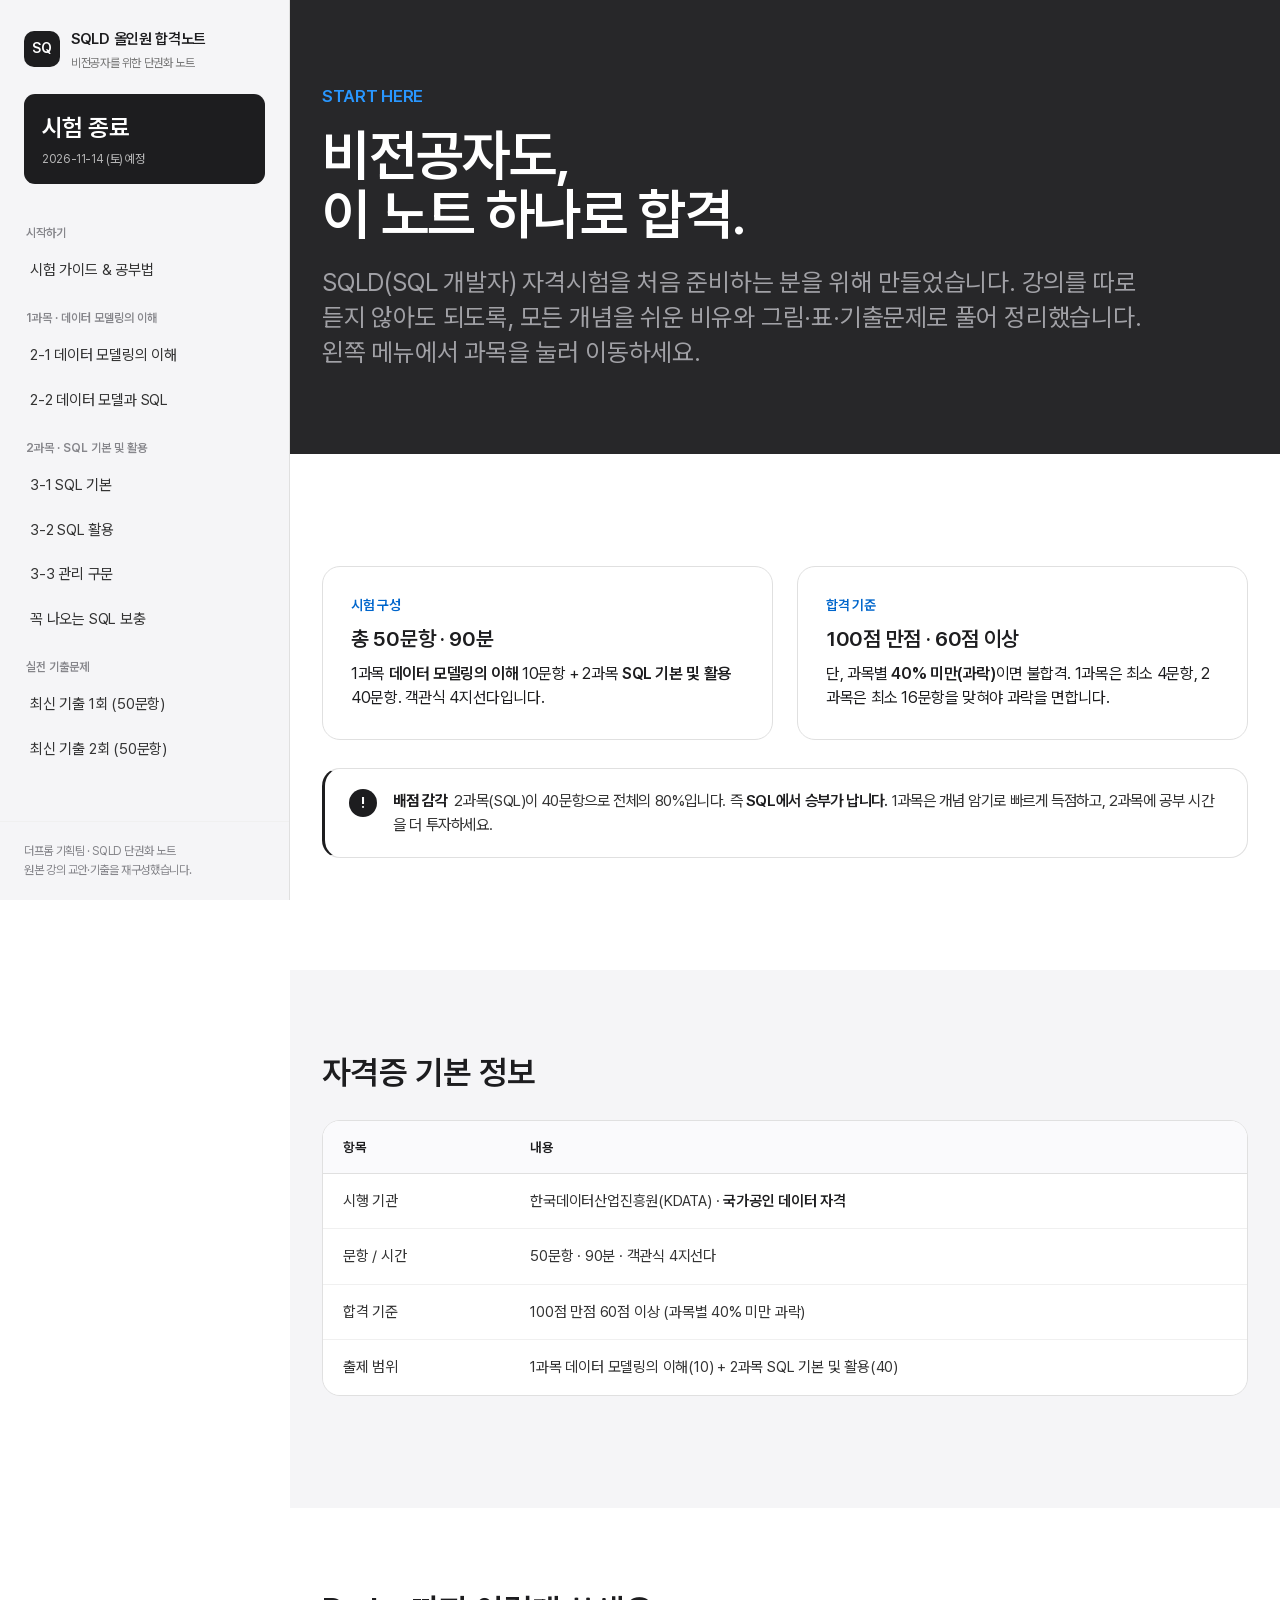
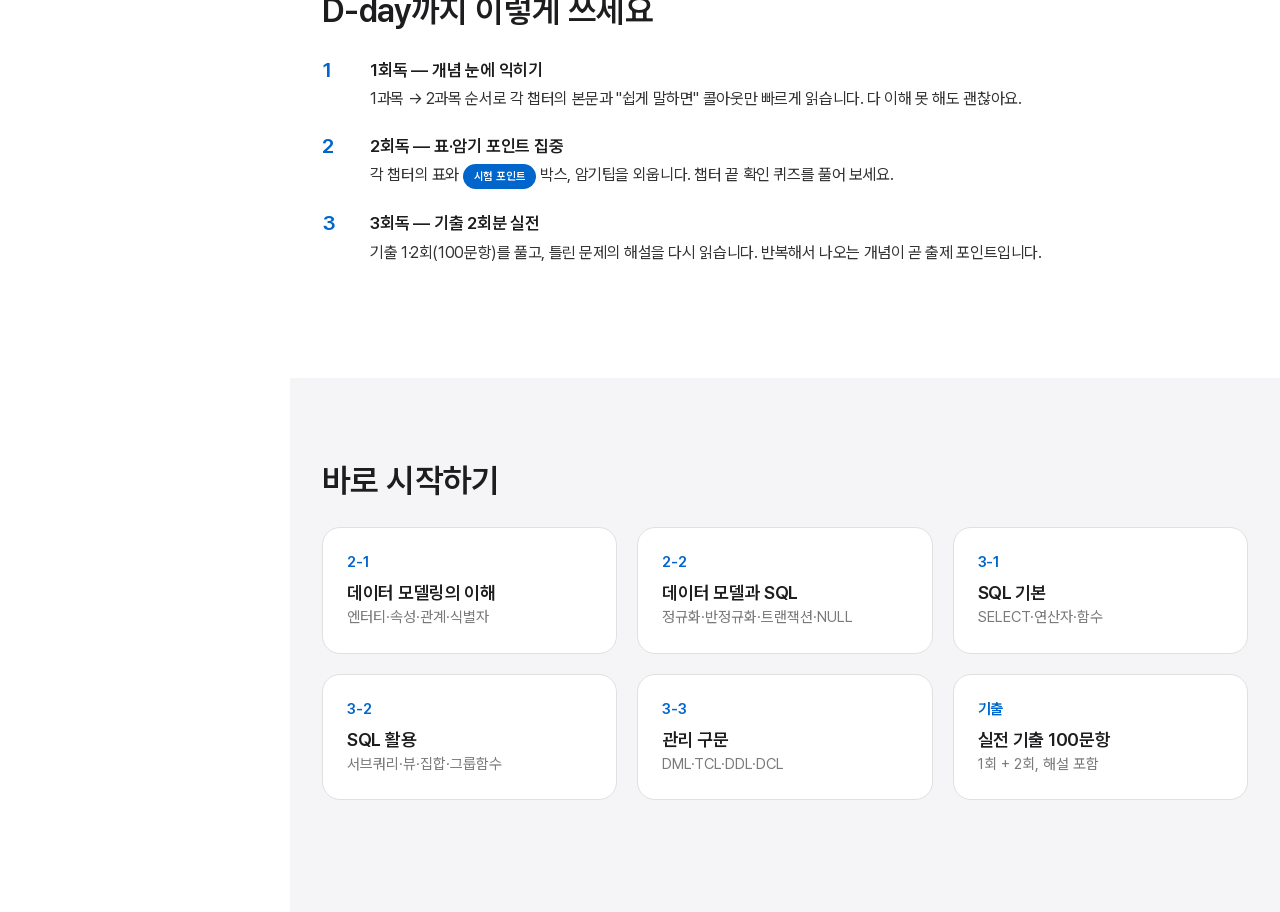
==== index.html @ 56f75222 "Add files via upload" ====
<!DOCTYPE html>
<html lang="ko">
<head>
<meta charset="UTF-8">
<meta name="viewport" content="width=device-width, initial-scale=1.0">
<title>SQLD 올인원 합격노트</title>
<style>
@font-face{font-family:"Pretendard Variable";font-style:normal;font-weight:300 700;font-display:swap;src:url([data-uri]) format("woff2");}
:root{
  --primary:#0066cc; --primary-focus:#0071e3; --primary-on-dark:#2997ff;
  --ink:#1d1d1f; --ink-80:#333333; --ink-48:#7a7a7a; --muted:#6e6e73; --muted-soft:#86868b;
  --canvas:#ffffff; --parchment:#f5f5f7; --pearl:#fafafc;
  --tile-dark:#272729; --tile-dark-2:#2a2a2c; --tile-dark-3:#252527; --black:#000;
  --hairline:#e0e0e0; --divider:#f0f0f0;
  --on-dark:#fff; --muted-on-dark:#a1a1a6; --body-on-dark:#e8e8ea;
  --ok:#34c759; --ok-bg:#eafaef; --no:#ff3b30; --no-bg:#fdecea;
  --r-sm:8px; --r-md:11px; --r-lg:18px; --r-pill:9999px;
  --lnb:290px;
  --font:-apple-system,BlinkMacSystemFont,"SF Pro Display","SF Pro Text","Pretendard Variable","Pretendard",system-ui,"Apple SD Gothic Neo","Malgun Gothic",sans-serif;
  --ease:cubic-bezier(.4,0,.2,1);
  --brand-pink:var(--primary); --brand-teal:var(--tile-dark); --brand-lavender:var(--parchment);
  --brand-peach:var(--canvas); --brand-ochre:var(--pearl); --brand-mint:var(--parchment); --brand-coral:var(--primary);
}
*{box-sizing:border-box;}
html{-webkit-text-size-adjust:100%; scroll-behavior:smooth;}
body{margin:0; font-family:var(--font); color:var(--ink); background:var(--canvas); font-size:17px; font-weight:400; line-height:1.5; letter-spacing:-0.374px; -webkit-font-smoothing:antialiased; text-rendering:optimizeLegibility;}

/* ---------- full-bleed tiles ---------- */
.tile{padding:clamp(48px,7vw,84px) clamp(20px,4vw,32px);}
.tile + .tile{}
.tile--light{background:var(--canvas);}
.tile--parchment{background:var(--parchment);}
.tile--dark{background:var(--tile-dark); color:#fff;}
.wrap{max-width:1000px; margin:0 auto;}
.tile--dark p,.tile--dark li,.tile--dark .lead{color:var(--body-on-dark);}
.tile--dark h1,.tile--dark h2,.tile--dark h3,.tile--dark h4,.tile--dark .display-xl,.tile--dark .display-lg,.tile--dark .display-md,.tile--dark .display-sm,.tile--dark strong{color:#fff;}
.tile--dark .eyebrow{color:var(--primary-on-dark);}
.tile--dark .sub,.tile--dark p.sub{color:var(--muted-on-dark);}

/* ---------- type ---------- */
.display-xl{font-size:clamp(40px,6vw,56px); font-weight:600; line-height:1.07; letter-spacing:-1.2px; color:var(--ink); margin:0;}
.display-lg{font-size:clamp(33px,5vw,46px); font-weight:600; line-height:1.08; letter-spacing:-0.9px; color:var(--ink); margin:0;}
.display-md{font-size:clamp(28px,3.6vw,38px); font-weight:600; line-height:1.12; letter-spacing:-0.6px; color:var(--ink); margin:0;}
.display-sm{font-size:clamp(26px,3.3vw,33px); font-weight:600; line-height:1.14; letter-spacing:-0.6px; color:var(--ink); margin:0;}
h1,h2,h3,h4{margin:0;}
p{margin:0 0 16px;}
strong{color:var(--ink); font-weight:600;}
a{color:var(--primary); text-decoration:none;}
code{font-family:"SF Mono",ui-monospace,Menlo,Consolas,monospace; font-size:.9em; background:var(--parchment); border:1px solid var(--hairline); padding:1px 6px; border-radius:5px; color:var(--ink); letter-spacing:0;}
:focus-visible{outline:2px solid var(--primary-focus); outline-offset:3px; border-radius:5px;}

.eyebrow{display:block; font-size:17px; font-weight:600; color:var(--primary); letter-spacing:-0.3px; margin-bottom:16px; text-transform:none;}
.phead{margin:0;}
.phead .sub,p.sub{font-size:clamp(20px,2.4vw,25px); font-weight:400; line-height:1.4; letter-spacing:-0.2px; color:var(--ink-80); margin-top:20px; margin-bottom:0; max-width:60ch;}
.lead{font-size:20px; font-weight:400; line-height:1.55; letter-spacing:-0.3px; color:var(--ink);}
h3.sec{margin:40px 0 18px;}
.wrap > h3.sec:first-child,.wrap > .phead:first-child{margin-top:0;}
h4.sub3{font-size:20px; font-weight:600; color:var(--ink); letter-spacing:-0.3px; margin:34px 0 10px;}
.divider{height:1px; background:var(--hairline); border:0; margin:0 0 28px;}
.note{font-size:13px; color:var(--ink-48); margin-top:12px;}

/* ---------- LNB ---------- */
.lnb{position:fixed; top:0; left:0; width:var(--lnb); height:100vh; background:var(--parchment); border-right:1px solid var(--hairline); display:flex; flex-direction:column; z-index:60; overflow-y:auto;}
.lnb__brand{padding:26px 24px 16px; display:flex; align-items:center; gap:11px;}
.lnb__logo{width:36px; height:36px; border-radius:10px; background:var(--ink); color:#fff; display:grid; place-items:center; font-weight:600; font-size:14px; letter-spacing:-0.3px;}
.lnb__brand b{font-size:15px; font-weight:600; letter-spacing:-0.3px; color:var(--ink); line-height:1.15;}
.lnb__brand small{display:block; font-size:12px; color:var(--ink-48); font-weight:400; margin-top:2px;}
.lnb__dday{margin:6px 24px 18px; background:var(--ink); color:#fff; border-radius:var(--r-md); padding:16px 18px;}
.lnb__dday b{font-size:24px; letter-spacing:-0.6px; font-weight:600;}
.lnb__dday span{display:block; font-size:12px; opacity:.68; margin-top:4px;}
.lnb__group{padding:6px 16px;}
.lnb__gt{font-size:12px; font-weight:600; letter-spacing:0; color:var(--muted-soft); padding:16px 10px 7px;}
.lnb a{position:relative; display:flex; align-items:center; gap:10px; text-decoration:none; color:var(--ink-80); font-size:15px; font-weight:400; letter-spacing:-0.2px; padding:10px 14px; border-radius:var(--r-md); margin-bottom:2px; cursor:pointer; transition:background .18s var(--ease),color .18s var(--ease);}
.lnb a .dot{display:none;}
.lnb a:hover{background:var(--divider); color:var(--ink);}
.lnb a.active{background:rgba(0,102,204,.09); color:var(--primary); font-weight:600;}
.lnb a.active::before{content:""; position:absolute; left:4px; top:9px; bottom:9px; width:3px; border-radius:3px; background:var(--primary);}
.lnb__foot{margin-top:auto; padding:20px 24px; font-size:12px; line-height:1.6; color:var(--muted-soft); border-top:1px solid var(--divider);}

/* ---------- main / panels ---------- */
.main{margin-left:var(--lnb); min-height:100vh;}
.panel{display:none;}
.panel.active{display:block; animation:fade .4s var(--ease);}
@keyframes fade{from{opacity:0; transform:translateY(8px);} to{opacity:1; transform:none;}}

/* ---------- mobile top bar + drawer ---------- */
.progress{position:fixed; top:0; left:var(--lnb); right:0; height:2px; background:var(--primary); width:0; z-index:62; transition:width .1s;}
.topbar{display:none; position:sticky; top:0; z-index:55; background:rgba(0,0,0,.86); backdrop-filter:saturate(180%) blur(20px); -webkit-backdrop-filter:saturate(180%) blur(20px); border-bottom:1px solid rgba(255,255,255,.1); height:54px; align-items:center; gap:12px; padding:0 16px;}
.hamb{width:40px; height:40px; border-radius:var(--r-sm); border:1px solid rgba(255,255,255,.25); background:transparent; color:#fff; display:grid; place-items:center; cursor:pointer; font-size:17px; transition:transform .15s var(--ease);}
.hamb:active{transform:scale(.92);}
.topbar b{font-size:15px; color:#fff; font-weight:600; letter-spacing:-0.3px;}
.scrim{display:none; position:fixed; inset:0; background:rgba(0,0,0,.45); z-index:58;}
@media(max-width:960px){
  .lnb{transform:translateX(-100%); transition:transform .3s var(--ease); width:286px;}
  .lnb.open{transform:none;}
  .main{margin-left:0;}
  .topbar{display:flex;}
  .scrim.open{display:block;}
  .progress{left:0;}
}

/* ---------- cards / feature cards ---------- */
.card{background:var(--canvas); border:1px solid var(--hairline); border-radius:var(--r-lg); padding:26px;}
.card--cream{background:var(--pearl); border:1px solid var(--hairline);}
.two-col{display:grid; grid-template-columns:1fr 1fr; gap:24px; margin:28px 0;}
.three-col{display:grid; grid-template-columns:repeat(3,1fr); gap:24px; margin:28px 0;}

.fcard{background:var(--canvas); border:1px solid var(--hairline); border-radius:var(--r-lg); padding:clamp(22px,2.6vw,28px);}
.fcard h3{font-size:21px; font-weight:600; letter-spacing:-0.3px; line-height:1.2; margin-bottom:10px;}
.fcard p{font-size:16px; line-height:1.55; margin:0;}
.fcard p + p{margin-top:10px;}
.fcard .fnum{font-size:14px; font-weight:600; color:var(--primary); letter-spacing:-0.2px; margin-bottom:10px; display:block;}
.fcard--lavender,.fcard--mint,.fcard--cream,.fcard--peach,.fcard--ochre{background:var(--canvas); border:1px solid var(--hairline); color:var(--ink);}
.fcard--pink{background:var(--tile-dark); color:#fff; border-color:transparent;}
.fcard--teal{background:var(--tile-dark-3); color:#fff; border-color:transparent;}
.fcard--pink .fnum,.fcard--teal .fnum{color:var(--primary-on-dark);}
.fcard--pink h3,.fcard--teal h3,.fcard--pink p,.fcard--teal p,.fcard--pink strong,.fcard--teal strong{color:#fff;}

/* ---------- callouts ---------- */
.eli5{background:var(--pearl); border:1px solid var(--hairline); border-left:4px solid var(--primary); border-radius:var(--r-lg); padding:24px 28px; margin:28px 0;}
.eli5__label{display:inline-flex; align-items:center; gap:8px; font-size:15px; font-weight:600; letter-spacing:-0.2px; color:var(--primary); margin-bottom:10px;}
.eli5 p{font-size:16px; line-height:1.6; color:var(--ink); margin:0;}
.eli5 p + p{margin-top:12px;}

.exam{background:var(--canvas); border:1px solid var(--hairline); border-left:3px solid var(--ink); border-radius:var(--r-lg); padding:20px 24px; margin:28px 0; display:flex; gap:16px; align-items:flex-start;}
.exam__dot{flex:0 0 auto; width:28px; height:28px; border-radius:var(--r-pill); background:var(--ink); color:#fff; display:grid; place-items:center; font-size:14px; font-weight:700;}
.exam b{color:var(--ink);} .exam p{margin:0; font-size:15.5px; line-height:1.55; color:var(--ink-80);}

.tip{background:var(--pearl); border:1px solid var(--hairline); border-left:3px solid var(--primary); border-radius:var(--r-lg); padding:20px 24px; margin:28px 0; display:flex; gap:16px; align-items:flex-start;}
.tip__dot{flex:0 0 auto; width:28px; height:28px; border-radius:var(--r-pill); background:transparent; border:1.5px solid var(--primary); color:var(--primary); display:grid; place-items:center; font-size:13px;}
.tip b{color:var(--primary);} .tip p{margin:0; font-size:15.5px; line-height:1.55; color:var(--ink-80);}

/* ---------- table ---------- */
.tablewrap{overflow-x:auto; border:1px solid var(--hairline); border-radius:var(--r-lg); margin:28px 0;}
table{border-collapse:collapse; width:100%; min-width:480px; font-size:15px; background:var(--canvas);}
th,td{text-align:left; padding:16px 20px; border-bottom:1px solid var(--divider); vertical-align:top; line-height:1.5; letter-spacing:-0.2px;}
thead th{font-weight:600; color:var(--ink); background:var(--pearl); border-bottom:1px solid var(--hairline); font-size:13.5px;}
tbody td{color:var(--ink-80);}
tbody tr:last-child td{border-bottom:none;}
td strong,td code{white-space:nowrap;}

/* ---------- lists / terms / steps ---------- */
.plain-list{list-style:none; padding:0; margin:0 0 16px;}
.plain-list li{position:relative; padding-left:26px; margin-bottom:10px; font-size:16px; color:var(--ink-80); line-height:1.5;}
.plain-list li::before{content:""; position:absolute; left:4px; top:10px; width:6px; height:6px; border-radius:50%; background:var(--primary);}

.terms{display:grid; grid-template-columns:repeat(auto-fit,minmax(200px,1fr)); gap:14px; margin:28px 0;}
.term{background:var(--canvas); border:1px solid var(--hairline); border-radius:var(--r-md); padding:18px 20px;}
.term dt{font-weight:600; color:var(--ink); font-size:15px; margin-bottom:5px; letter-spacing:-0.2px;}
.term dd{margin:0; font-size:14px; color:var(--ink-48); line-height:1.45;}

.steps{display:grid; gap:22px; margin:28px 0;}
.step{display:grid; grid-template-columns:auto 1fr; gap:18px; align-items:start; background:transparent; border:0; padding:0;}
.step__n{flex:none; width:auto; height:auto; min-width:30px; border-radius:0; background:transparent; color:var(--primary); font-size:21px; font-weight:600; line-height:1.15; display:block; place-items:initial;}
.step h4{font-size:17px; font-weight:600; color:var(--ink); margin-bottom:4px; letter-spacing:-0.2px;}
.step p{margin:0; font-size:16px; line-height:1.55; color:var(--ink-80);}

.codeblock{background:var(--tile-dark); color:var(--body-on-dark); border-radius:var(--r-md); padding:20px 22px; margin:20px 0; overflow-x:auto; font-family:"SF Mono",ui-monospace,Menlo,Consolas,monospace; font-size:14px; line-height:1.7; letter-spacing:0;}
.codeblock .kw{color:var(--primary-on-dark); font-weight:600;}
.codeblock .cm{color:#86868b;}
.codeblock .st{color:#9be3b4;}
.codeblock b{color:#fff;}

/* ---------- pills ---------- */
.pill{display:inline-flex; align-items:center; gap:6px; background:var(--ink); color:#fff; font-size:12.5px; font-weight:600; letter-spacing:-0.2px; padding:4px 11px; border-radius:var(--r-pill);}
.pill--pink{background:var(--primary); color:#fff;}
.pill--teal{background:var(--ink); color:#fff;}
.pill--ochre{background:var(--parchment); color:var(--ink);}
.pill--out{background:transparent; border:1px solid var(--hairline); color:var(--ink-48);}

/* ---------- quiz ---------- */
.quiz{background:var(--canvas); border:1px solid var(--hairline); border-radius:var(--r-lg); padding:clamp(24px,3vw,30px); margin:28px 0;}
.quiz__tag{display:inline-flex; align-items:center; gap:8px; font-size:15px; font-weight:600; letter-spacing:-0.2px; color:var(--primary); margin-bottom:14px;}
.quiz__q{font-size:19px; font-weight:600; color:var(--ink); margin-bottom:18px; line-height:1.4; letter-spacing:-0.3px;}
.quiz__opts{display:grid; gap:10px;}
.opt{display:flex; gap:13px; align-items:flex-start; background:var(--canvas); border:1px solid var(--hairline); border-radius:var(--r-md); padding:14px 17px; cursor:pointer; font-size:16px; color:var(--ink); text-align:left; width:100%; font-family:inherit; line-height:1.45; letter-spacing:-0.2px; transition:border-color .18s var(--ease),background .18s var(--ease);}
.opt:hover:not(:disabled){border-color:var(--primary);}
.opt__key{flex:0 0 auto; width:25px; height:25px; border-radius:var(--r-pill); border:1px solid var(--hairline); display:grid; place-items:center; font-size:13px; font-weight:600; color:var(--ink-48);}
.opt.correct{background:var(--ok-bg); border-color:var(--ok);} .opt.correct .opt__key{background:var(--ok); color:#fff; border-color:var(--ok);}
.opt.wrong{background:var(--no-bg); border-color:var(--no);} .opt.wrong .opt__key{background:var(--no); color:#fff; border-color:var(--no);}
.opt:disabled{cursor:default;}
.quiz__exp{margin-top:16px; background:var(--pearl); border:1px solid var(--hairline); border-radius:var(--r-md); padding:16px 19px; font-size:15px; color:var(--ink-80); display:none; line-height:1.6;}
.quiz__exp.show{display:block;} .quiz__exp b{color:var(--ink);}

/* ---------- toc cards ---------- */
.toc-cards{display:grid; grid-template-columns:repeat(auto-fit,minmax(240px,1fr)); gap:20px; margin:28px 0;}
.toc-card{text-align:left; background:var(--canvas); border:1px solid var(--hairline); border-radius:var(--r-lg); padding:24px; cursor:pointer; font-family:inherit; transition:border-color .2s var(--ease),transform .15s var(--ease);}
.toc-card:hover{border-color:var(--primary);}
.toc-card:active{transform:scale(.985);}
.toc-card .n{display:inline-block!important; width:auto!important; height:auto!important; background:transparent!important; color:var(--primary)!important; border-radius:0!important; font-size:15px; font-weight:600; letter-spacing:-0.2px; margin-bottom:8px; place-items:initial;}
.toc-card b{display:block; color:var(--ink); font-size:18px; font-weight:600; margin-bottom:4px; letter-spacing:-0.3px;}
.toc-card span{font-size:15px; color:var(--ink-48); line-height:1.45;}

/* legacy decorative footer removed */

/* ---------- diagrams (ER / flow / venn / tree) ---------- */
.diagram{margin:26px 0;}
.dcap{font-size:13px;color:var(--muted);margin:0 0 12px;letter-spacing:-0.2px;}
.diagram svg,.erd svg,.venn svg,.tree svg{display:block;width:100%;height:auto;}
.diagram text,.erd text,.venn text,.tree text{font-family:var(--font);}
/* flow — equal-height boxes, centered content */
.flow{display:flex;flex-wrap:wrap;align-items:stretch;justify-content:center;gap:6px;margin:26px 0;}
.flow--v{flex-direction:column;align-items:center;}
.flow__box{flex:1 1 150px;min-width:130px;min-height:78px;display:flex;flex-direction:column;justify-content:center;align-items:center;text-align:center;background:var(--canvas);border:1px solid var(--hairline);border-radius:13px;padding:14px 16px;}
.flow--v .flow__box{flex:none;width:min(320px,100%);}
.flow__box b{display:block;color:var(--ink);font-size:16px;font-weight:600;letter-spacing:-0.3px;line-height:1.25;}
.flow__box span{display:block;font-size:12.5px;color:var(--muted);margin-top:5px;line-height:1.35;}
.flow__box--on{background:var(--ink);border-color:transparent;}
.flow__box--on b{color:#fff;} .flow__box--on span{color:#c9c9cf;}
.flow__arrow{flex:0 0 auto;min-width:40px;display:flex;align-items:center;justify-content:center;color:var(--primary);font-weight:600;font-size:14px;letter-spacing:.2px;}
.flow__arrow--dir{font-size:18px;font-weight:700;}
.flow--v .flow__arrow{min-height:26px;}
@media(max-width:620px){
  .flow{flex-direction:column;align-items:center;gap:8px;}
  .flow__box{width:min(340px,100%);flex:none;}
  .flow__arrow{min-width:0;min-height:24px;}
  .flow__arrow--dir{transform:rotate(90deg);}
}
/* ER diagram */
.erd svg{max-width:640px;margin:0 auto;}
.erd .box{fill:var(--canvas);stroke:var(--hairline);stroke-width:1;}
.erd .hd{fill:var(--ink);}
.erd .hdt{fill:#fff;font-weight:600;font-size:14px;}
.erd .rt{fill:var(--ink);font-size:12.5px;}
.erd .kt{fill:var(--primary);font-weight:700;font-size:11px;}
.erd .ln{stroke:var(--ink);stroke-width:1.5;fill:none;}
.erd .lbl{fill:var(--muted);font-size:12px;}
/* venn */
.venns{display:grid;grid-template-columns:repeat(4,1fr);gap:14px;margin:24px 0;}
@media(max-width:620px){.venns{grid-template-columns:repeat(2,1fr);}}
.venn{text-align:center;}
.venn svg{max-width:130px;margin:0 auto;}
.venn .vc{fill:none;stroke:var(--ink);stroke-width:1.5;}
.venn .vf{fill:var(--primary);opacity:.82;}
.venn b{display:block;font-size:13.5px;color:var(--ink);margin-top:7px;font-weight:600;letter-spacing:-0.2px;}
/* tree */
.tree svg{max-width:500px;margin:0 auto;}
.tree .tb{fill:var(--canvas);stroke:var(--hairline);stroke-width:1;}
.tree .tb--on{fill:var(--ink);stroke:none;}
.tree .tt{fill:var(--ink);font-size:13px;font-weight:600;}
.tree .ts{fill:var(--muted);font-size:10.5px;}
.tree .tl{stroke:var(--hairline);stroke-width:1.5;fill:none;}

.footmtn{display:none;}

/* ---------- responsive (placed last so it wins over base grid rules) ---------- */
@media(max-width:833px){
  .two-col,.three-col{grid-template-columns:1fr;}
}
@media(max-width:620px){
  .toc-cards{grid-template-columns:1fr;}
  .terms{grid-template-columns:1fr;}
}
@media(max-width:479px){
  .display-xl{font-size:clamp(30px,8.6vw,38px); letter-spacing:-0.8px;}
  .display-lg{font-size:clamp(27px,7.6vw,34px); letter-spacing:-0.6px;}
  .display-sm{font-size:clamp(23px,6.4vw,28px);}
  .phead .sub,p.sub{font-size:19px;}
  .fcard h3,.quiz__q{font-size:18px;}
}
/* ---------- responsive hardening (laptop + overflow fix) ---------- */
/* flex/grid 자식의 기본 min-width:auto 가 내부 표/코드 때문에 칸을 밀어내는 것을 차단 */
.two-col > *,.three-col > *,.toc-cards > *,.terms > *,.venns > *,.flow > *{min-width:0;}
.card,.fcard{min-width:0;}
/* 카드 안에 들어간 표·코드·도식은 카드 폭 안에서 가로 스크롤 */
.card .tablewrap,.fcard .tablewrap{max-width:100%;}
.tablewrap{max-width:100%;}
table{max-width:100%;}
.codeblock,pre{max-width:100%;}
img,svg,video{max-width:100%;height:auto;}
/* 표 내부 nowrap 과도 방지: 좁은 화면에서는 줄바꿈 허용 */
@media(max-width:1100px){ td strong,td code{white-space:normal;} }
/* 페이지 전체 가로 넘침 최종 안전장치 */
html,body{overflow-x:hidden;}
.main,.panel,.tile,.wrap{max-width:100%;}
.wrap{overflow-wrap:anywhere;}

/* 노트북(≤1200px): 사이드바를 좁혀 본문 공간 확보 */
@media(max-width:1200px) and (min-width:961px){
  :root{--lnb:248px;}
  .wrap{padding:0 clamp(20px,3vw,28px);}
}
/* 좁은 노트북/태블릿 가로(≤1080px)에서는 3열 → 2열 */
@media(max-width:1080px) and (min-width:721px){
  .three-col{grid-template-columns:1fr 1fr;}
}
@media(prefers-reduced-motion:reduce){*{animation:none!important; transition:none!important; scroll-behavior:auto!important;}}
</style>
</head>
<body>
<div class="progress" id="progress"></div>

<!-- MOBILE TOP BAR -->
<div class="topbar">
  <button class="hamb" id="hamb" aria-label="메뉴">☰</button>
  <b>SQLD 올인원 합격노트</b>
</div>
<div class="scrim" id="scrim"></div>

<!-- LNB -->
<nav class="lnb" id="lnb">
  <div class="lnb__brand">
    <span class="lnb__logo">SQ</span>
    <span><b>SQLD 올인원 합격노트</b><small>비전공자를 위한 단권화 노트</small></span>
  </div>
  <div class="lnb__dday" id="dday"><b>시험까지</b><span>2026-11-14 (토) 예정</span></div>
  <div class="lnb__group">
    <div class="lnb__gt">시작하기</div>
    <a data-target="intro"><span class="dot" style="background:var(--brand-coral)"></span>시험 가이드 &amp; 공부법</a>
    <div class="lnb__gt">1과목 · 데이터 모델링의 이해</div>
    <a data-target="ch21"><span class="dot" style="background:var(--brand-pink)"></span>2-1 데이터 모델링의 이해</a>
    <a data-target="ch22"><span class="dot" style="background:var(--brand-lavender)"></span>2-2 데이터 모델과 SQL</a>
    <div class="lnb__gt">2과목 · SQL 기본 및 활용</div>
    <a data-target="ch31"><span class="dot" style="background:var(--brand-peach)"></span>3-1 SQL 기본</a>
    <a data-target="ch32"><span class="dot" style="background:var(--brand-ochre)"></span>3-2 SQL 활용</a>
    <a data-target="ch33"><span class="dot" style="background:var(--brand-teal)"></span>3-3 관리 구문</a>
    <a data-target="ch34"><span class="dot" style="background:var(--brand-coral)"></span>꼭 나오는 SQL 보충</a>
    <div class="lnb__gt">실전 기출문제</div>
    <a data-target="exam1"><span class="dot" style="background:var(--brand-mint)"></span>최신 기출 1회 (50문항)</a>
    <a data-target="exam2"><span class="dot" style="background:var(--brand-mint)"></span>최신 기출 2회 (50문항)</a>
  </div>
  <div class="lnb__foot">더프롬 기획팀 · SQLD 단권화 노트<br>원본 강의 교안·기출을 재구성했습니다.</div>
</nav>

<main class="main">


<!-- ================= INTRO ================= -->
<section class="panel active" id="intro">
<section class="tile tile--dark"><div class="wrap">
<div class="phead">
    <div class="eyebrow">START HERE</div>
    <h1 class="display-xl">비전공자도,<br>이 노트 하나로 합격.</h1>
    <p class="sub">SQLD(SQL 개발자) 자격시험을 처음 준비하는 분을 위해 만들었습니다. 강의를 따로 듣지 않아도 되도록, 모든 개념을 쉬운 비유와 그림·표·기출문제로 풀어 정리했습니다. 왼쪽 메뉴에서 과목을 눌러 이동하세요.</p>
  </div>
</div></section>

<section class="tile tile--light"><div class="wrap">
<div class="two-col">
    <div class="fcard fcard--peach">
      <span class="fnum">시험 구성</span>
      <h3>총 50문항 · 90분</h3>
      <p>1과목 <strong>데이터 모델링의 이해</strong> 10문항 + 2과목 <strong>SQL 기본 및 활용</strong> 40문항. 객관식 4지선다입니다.</p>
    </div>
    <div class="fcard fcard--peach">
      <span class="fnum">합격 기준</span>
      <h3>100점 만점 · 60점 이상</h3>
      <p>단, 과목별 <strong>40% 미만(과락)</strong>이면 불합격. 1과목은 최소 4문항, 2과목은 최소 16문항을 맞혀야 과락을 면합니다.</p>
    </div>
  </div>

  <div class="exam">
    <span class="exam__dot">!</span>
    <p><b>배점 감각</b> &nbsp;2과목(SQL)이 40문항으로 전체의 80%입니다. 즉 <strong>SQL에서 승부가 납니다.</strong> 1과목은 개념 암기로 빠르게 득점하고, 2과목에 공부 시간을 더 투자하세요.</p>
  </div>
</div></section>

<section class="tile tile--parchment"><div class="wrap">
<h3 class="sec display-sm">자격증 기본 정보</h3>
  <div class="tablewrap"><table>
    <thead><tr><th>항목</th><th>내용</th></tr></thead>
    <tbody>
      <tr><td>시행 기관</td><td>한국데이터산업진흥원(KDATA) · <strong>국가공인 데이터 자격</strong></td></tr>
      <tr><td>문항 / 시간</td><td>50문항 · 90분 · 객관식 4지선다</td></tr>
      <tr><td>합격 기준</td><td>100점 만점 60점 이상 (과목별 40% 미만 과락)</td></tr>
      <tr><td>출제 범위</td><td>1과목 데이터 모델링의 이해(10) + 2과목 SQL 기본 및 활용(40)</td></tr>
    </tbody>
  </table></div>
</div></section>

<section class="tile tile--light"><div class="wrap">
<h3 class="sec display-sm">D-day까지 이렇게 쓰세요</h3>
  <div class="steps">
    <div class="step"><span class="step__n">1</span><div><h4>1회독 — 개념 눈에 익히기</h4><p>1과목 → 2과목 순서로 각 챕터의 본문과 "쉽게 말하면" 콜아웃만 빠르게 읽습니다. 다 이해 못 해도 괜찮아요.</p></div></div>
    <div class="step"><span class="step__n">2</span><div><h4>2회독 — 표·암기 포인트 집중</h4><p>각 챕터의 표와 <span class="pill pill--pink" style="font-size:11px;">시험 포인트</span> 박스, 암기팁을 외웁니다. 챕터 끝 확인 퀴즈를 풀어 보세요.</p></div></div>
    <div class="step"><span class="step__n">3</span><div><h4>3회독 — 기출 2회분 실전</h4><p>기출 1·2회(100문항)를 풀고, 틀린 문제의 해설을 다시 읽습니다. 반복해서 나오는 개념이 곧 출제 포인트입니다.</p></div></div>
  </div>
</div></section>

<section class="tile tile--parchment"><div class="wrap">
<h3 class="sec display-sm">바로 시작하기</h3>
  <div class="toc-cards">
    <button class="toc-card" data-jump="ch21"><span class="n" style="background:var(--brand-pink)">2-1</span><b>데이터 모델링의 이해</b><span>엔터티·속성·관계·식별자</span></button>
    <button class="toc-card" data-jump="ch22"><span class="n" style="background:var(--brand-lavender);color:var(--ink)">2-2</span><b>데이터 모델과 SQL</b><span>정규화·반정규화·트랜잭션·NULL</span></button>
    <button class="toc-card" data-jump="ch31"><span class="n" style="background:var(--brand-peach);color:var(--ink)">3-1</span><b>SQL 기본</b><span>SELECT·연산자·함수</span></button>
    <button class="toc-card" data-jump="ch32"><span class="n" style="background:var(--brand-ochre);color:var(--ink)">3-2</span><b>SQL 활용</b><span>서브쿼리·뷰·집합·그룹함수</span></button>
    <button class="toc-card" data-jump="ch33"><span class="n" style="background:var(--brand-teal)">3-3</span><b>관리 구문</b><span>DML·TCL·DDL·DCL</span></button>
    <button class="toc-card" data-jump="exam1"><span class="n" style="background:var(--brand-coral)">기출</span><b>실전 기출 100문항</b><span>1회 + 2회, 해설 포함</span></button>
  </div>
</div></section>
</section>

<!-- ================= CH 2-1 ================= -->
<section class="panel" id="ch21">
<section class="tile tile--parchment"><div class="wrap">
<div class="phead">
    <div class="eyebrow">1과목 · 1-1 데이터 모델링의 이해</div>
    <h1 class="display-lg">데이터 모델링의 이해</h1>
    <p class="sub">현실의 업무를 데이터베이스로 옮기는 설계 단계입니다. 1과목은 10문항뿐이지만 <strong>용어 구분</strong>(엔터티·속성·관계·식별자)만 잡으면 빠르게 득점할 수 있습니다. 처음이라면 이 챕터를 가장 천천히 읽으세요.</p>
  </div>
</div></section>

<section class="tile tile--light"><div class="wrap">
<h3 class="sec display-sm">1. 데이터 모델링이란</h3>
  <p class="lead">현실 세계의 업무를 약속된 규칙(표기법)으로 그려 <strong>데이터베이스 구조</strong>로 옮기는 설계 작업입니다.</p>
  <div class="eli5"><span class="eli5__label">💡 쉽게 말하면</span>
    <p>데이터 모델링은 <strong>현실을 지도로 그리는 일</strong>이에요. 실제 도시엔 건물·사람·차가 가득하지만 지도엔 길과 주요 건물만 간단히 그리죠. 똑같이, 복잡한 회사 업무에서 "저장·관리할 정보"만 골라 깔끔한 그림으로 옮기는 게 데이터 모델링입니다. 집을 짓기 전에 <strong>설계도</strong>부터 그리는 것과 같습니다.</p>
  </div>
  <h4 class="sub3">왜 하나요? — 모델링을 안 하면 생기는 3가지 문제</h4>
  <div class="three-col">
    <div class="fcard fcard--peach"><span class="fnum">문제 1</span><h3>중복</h3><p>같은 정보가 여기저기 저장돼 저장공간을 낭비하고 관리가 어려워집니다.</p></div>
    <div class="fcard fcard--peach"><span class="fnum">문제 2</span><h3>비일관성</h3><p>한 곳만 고치고 다른 곳을 놓쳐 값이 서로 안 맞게 됩니다(정합성 깨짐).</p></div>
    <div class="fcard fcard--peach"><span class="fnum">문제 3</span><h3>비유연성</h3><p>구조가 뒤엉켜 작은 업무 변경에도 전체를 손봐야 합니다.</p></div>
  </div>
  <p>데이터 모델링은 이 세 가지를 막기 위해, 업무 데이터를 <strong>중복 없이·일관되게·바꾸기 쉽게</strong> 정리하는 작업입니다.</p>

  <h4 class="sub3">데이터 모델링의 3가지 특징 — '추·단·명'</h4>
  <div class="three-col">
    <div class="fcard fcard--pink"><span class="fnum">특징 1</span><h3>추상화</h3><p>공통된 특징을 뽑아 간략하게. 핵심만 남깁니다.</p></div>
    <div class="fcard fcard--lavender"><span class="fnum">특징 2</span><h3>단순화</h3><p>복잡함을 피하고 누구나 이해할 수 있게 표현합니다.</p></div>
    <div class="fcard fcard--ochre"><span class="fnum">특징 3</span><h3>명확화</h3><p>해석이 모호하지 않게, 한 가지 의미만 갖도록 합니다.</p></div>
  </div>
</div></section>

<section class="tile tile--parchment"><div class="wrap">
<h3 class="sec display-sm">2. 데이터 모델링 3단계 — 개념 → 논리 → 물리</h3>
  <p>모델링은 추상적인 밑그림에서 시작해 점점 구체적인 DB 구조로 좁혀갑니다. 뒤로 갈수록 <strong>기술적·구체적</strong>이 됩니다.</p>
  <div class="three-col">
    <div class="fcard fcard--peach"><span class="fnum">1단계 · 개념적</span><h3>개념적 모델링</h3><p>전사(업무 전체) 관점. 추상화 수준이 <strong>가장 높음</strong>. 중요한 엔터티·관계만 뽑아 <strong>개념 ERD</strong>를 그립니다.</p></div>
    <div class="fcard fcard--lavender"><span class="fnum">2단계 · 논리적</span><h3>논리적 모델링</h3><p>식별자·속성·관계를 정확히 표현하고 <strong>정규화</strong>로 중복을 제거합니다. 특정 DBMS에 독립적인, 모델링의 <strong>핵심 완성 단계</strong>.</p></div>
    <div class="fcard fcard--teal"><span class="fnum">3단계 · 물리적</span><h3>물리적 모델링</h3><p>실제 DB에 맞춰 테이블·컬럼·인덱스를 설계. <strong>성능·보안·저장</strong>을 고려한 최종 구축 단계.</p></div>
  </div>
  <div class="flow">
    <div class="flow__box"><b>개념적</b><span>핵심 엔터티·관계</span></div>
    <div class="flow__arrow flow__arrow--dir">→</div>
    <div class="flow__box"><b>논리적</b><span>속성·식별자·정규화</span></div>
    <div class="flow__arrow flow__arrow--dir">→</div>
    <div class="flow__box flow__box--on"><b>물리적</b><span>테이블·인덱스·성능</span></div>
  </div>
  <div class="eli5"><span class="eli5__label">🏠 집 짓기로 비유</span>
    <p><strong>개념적</strong> = '방3·거실1' 손스케치 → <strong>논리적</strong> = 치수·배관까지 그린 설계도면 → <strong>물리적</strong> = 벽돌로 실제 시공. 설계(개념·논리)가 탄탄해야 시공(물리)에서 고생하지 않습니다.</p>
  </div>
  <div class="exam"><span class="exam__dot">!</span><p><b>시험 포인트</b> &nbsp;"추상화 수준이 가장 높다" → <strong>개념적</strong>. "특정 DBMS에 독립적, 정규화 수행" → <strong>논리적</strong>. "인덱스·성능·실제 테이블 생성" → <strong>물리적</strong>.</p></div>
</div></section>

<section class="tile tile--light"><div class="wrap">
<h3 class="sec display-sm">3. 데이터 모델링의 3가지 관점</h3>
  <p>같은 업무라도 무엇에 초점을 두고 보느냐에 따라 세 관점으로 나뉩니다.</p>
  <div class="tablewrap"><table>
    <thead><tr><th>관점</th><th>초점</th><th>분석 활동</th></tr></thead>
    <tbody>
      <tr><td><strong>데이터 관점</strong></td><td>업무에서 <strong>쓰는 데이터</strong>는 무엇인가</td><td>구조 분석(정적 분석)</td></tr>
      <tr><td><strong>프로세스 관점</strong></td><td>업무에서 <strong>하는 일</strong>은 무엇인가</td><td>시나리오 분석(동적 분석)</td></tr>
      <tr><td><strong>데이터+프로세스 관점</strong></td><td>업무와 데이터가 <strong>어떻게 연관</strong>되나</td><td><strong>CRUD 매트릭스</strong></td></tr>
    </tbody>
  </table></div>
  <div class="exam"><span class="exam__dot">!</span><p><b>시험 포인트</b> &nbsp;"CRUD 매트릭스" 또는 "데이터와 프로세스의 상관"이 보이면 → <strong>데이터+프로세스 관점</strong>. CRUD = Create(생성)·Read(조회)·Update(수정)·Delete(삭제).</p></div>
</div></section>

<section class="tile tile--parchment"><div class="wrap">
<h3 class="sec display-sm">4. 3층 스키마 (데이터 독립성)</h3>
  <p class="lead">사용자·설계자·개발자가 DB를 보는 관점을 3단계로 나눈 <strong>ANSI 표준</strong>. 목적은 <strong>데이터 독립성</strong> 확보입니다.</p>
  <div class="eli5"><span class="eli5__label">🎬 쉽게 말하면</span><p>영화관에서 <strong>관객</strong>은 스크린만(외부), <strong>기획자</strong>는 전체 구성을(개념), <strong>영사기사</strong>는 필름 작동을(내부) 봅니다. 관점을 나눠두면 한쪽이 바뀌어도 다른 쪽이 흔들리지 않습니다.</p></div>
  <div class="tablewrap"><table>
    <thead><tr><th>스키마</th><th>관점</th><th>내용</th></tr></thead>
    <tbody>
      <tr><td><strong>외부 스키마</strong></td><td>사용자 관점</td><td>사용자 뷰(View). 각자 필요한 데이터만 보는 창.</td></tr>
      <tr><td><strong>개념 스키마</strong></td><td>설계자 관점</td><td>조직 전체가 공유하는 통합 구조. 모든 규칙·관계.</td></tr>
      <tr><td><strong>내부 스키마</strong></td><td>개발자 관점</td><td><strong>물리적 저장구조</strong> — 저장·레코드·필드·인덱스.</td></tr>
    </tbody>
  </table></div>
  <div class="two-col">
    <div class="card"><div class="eyebrow" style="margin-bottom:8px;">논리적 독립성</div><p style="margin:0;font-size:15px;">개념 스키마가 바뀌어도 <strong>외부 스키마(사용자 뷰)는 영향 없음</strong>. 테이블에 컬럼을 추가해도 기존 화면은 그대로.</p></div>
    <div class="card"><div class="eyebrow" style="margin-bottom:8px;">물리적 독립성</div><p style="margin:0;font-size:15px;">내부 스키마(저장·인덱스)가 바뀌어도 <strong>개념 스키마는 영향 없음</strong>. 디스크를 바꿔도 테이블 설계는 그대로.</p></div>
  </div>
  <div class="exam"><span class="exam__dot">!</span><p><b>시험 포인트</b> &nbsp;"물리적 저장구조·인덱스" → <strong>내부</strong>. "사용자 뷰" → <strong>외부</strong>. "전체 통합 설계" → <strong>개념</strong>. 독립성은 <strong>논리적·물리적</strong> 두 가지.</p></div>
</div></section>

<section class="tile tile--light"><div class="wrap">
<h3 class="sec display-sm">5. ERD 작성 절차 <span class="pill pill--pink" style="font-size:12px;vertical-align:middle;">시험 단골</span></h3>
  <p>ERD(Entity-Relationship Diagram)는 엔터티와 관계를 그리는 표준 그림(1976년 피터 첸 고안)입니다. 작성은 <strong>6단계 순서</strong>로 진행되며 이 순서가 그대로 출제됩니다.</p>
  <div class="steps">
    <div class="step"><span class="step__n">1</span><div><h4>엔터티를 그린다</h4><p>업무에서 관리할 집합(덩어리)을 도출합니다.</p></div></div>
    <div class="step"><span class="step__n">2</span><div><h4>엔터티를 적절히 배치한다</h4><p>가장 중요한 엔터티를 <strong>왼쪽 상단</strong>에 둡니다.</p></div></div>
    <div class="step"><span class="step__n">3</span><div><h4>엔터티 간 관계를 설정한다</h4><p>연관되는 엔터티끼리 선을 긋습니다.</p></div></div>
    <div class="step"><span class="step__n">4</span><div><h4>관계명을 기술한다</h4><p>관계에 '주문하다' 같은 이름을 붙입니다.</p></div></div>
    <div class="step"><span class="step__n">5</span><div><h4>관계 참여도(차수)를 기술한다</h4><p>서로 몇 개씩 참여하는지(예: 고객 1 : 계좌 N).</p></div></div>
    <div class="step"><span class="step__n">6</span><div><h4>관계의 필수 여부를 기술한다</h4><p>반드시 있어야 하는 관계인지(필수/선택) 표시합니다.</p></div></div>
  </div>
  <div class="tip"><span class="tip__dot">★</span><p><b>암기팁</b> &nbsp;"누가 있나(1·2) → 어떻게 잇나(3) → 이름(4) → 몇 개(5) → 필수(6)". 관계 3종(관계명 → 참여도 → 필수)은 항상 <strong>뒤쪽</strong>에 옵니다.</p></div>
  <div class="quiz" data-answer="1">
    <div class="quiz__tag">❓ 확인 퀴즈 · ERD 절차</div>
    <div class="quiz__q">ERD 작성 절차로 올바른 것은? (ㄱ엔터티도출 · ㄴ배치 · ㄷ관계설정 · ㄹ관계명 · ㅁ참여도 · ㅂ필수여부)</div>
    <div class="quiz__opts">
      <button class="opt"><span class="opt__key">1</span>ㄱ → ㄴ → ㄷ → ㄹ → ㅁ → ㅂ</button>
      <button class="opt"><span class="opt__key">2</span>ㄱ → ㄴ → ㄷ → ㄹ → ㅂ → ㅁ</button>
      <button class="opt"><span class="opt__key">3</span>ㄴ → ㄱ → ㄷ → ㄹ → ㅁ → ㅂ</button>
      <button class="opt"><span class="opt__key">4</span>ㄱ → ㄷ → ㄴ → ㄹ → ㅁ → ㅂ</button>
    </div>
    <div class="quiz__exp"><b>정답 ①</b> 도출 → 배치 → 관계설정 → 관계명 → 참여도 → 필수여부. 뒤 3개(관계명·참여도·필수)의 순서를 헷갈리지 마세요.</div>
  </div>
</div></section>

<section class="tile tile--parchment"><div class="wrap">
<h3 class="sec display-sm">6. 엔터티 (Entity) <span class="pill pill--pink" style="font-size:12px;vertical-align:middle;">최빈출</span></h3>
  <p class="lead">업무에서 관리해야 할 <strong>정보의 덩어리(명사)</strong>. 실제로는 <strong>테이블</strong>이 됩니다.</p>
  <div class="eli5"><span class="eli5__label">📦 쉽게 말하면</span><p>쇼핑몰이라면 <strong>회원·상품·주문·배송</strong> 같은 명사 하나하나가 엔터티예요. 엔터티는 <strong>엑셀 시트 한 장의 제목</strong>('회원' 시트), 그 안의 한 줄 한 줄이 <strong>인스턴스(행)</strong>, 열 제목이 <strong>속성</strong>입니다.</p></div>
  <h4 class="sub3">엔터티 · 속성 · 인스턴스의 관계</h4>
  <div class="three-col">
    <div class="fcard fcard--lavender"><span class="fnum">📋 집합</span><h3>엔터티 = 테이블</h3><p>정보의 덩어리. 예: <strong>회원(MEMBER)</strong></p></div>
    <div class="fcard fcard--lavender"><span class="fnum">🏷️ 항목</span><h3>속성 = 컬럼</h3><p>세부 항목. 회원ID · 이름 · 전화번호</p></div>
    <div class="fcard fcard--lavender"><span class="fnum">📄 한 건</span><h3>인스턴스 = 행</h3><p>개별 사례. C001 · 김철수 · 010-1111</p></div>
  </div>
  <p class="note">↓ 위 엔터티가 실제 테이블이 되면 이렇게 채워집니다.</p>
  <div class="tablewrap"><table>
    <thead><tr><th>MEMBER_ID</th><th>NAME</th><th>PHONE</th><th>JOIN_DATE</th></tr></thead>
    <tbody>
      <tr><td>C001</td><td>김철수</td><td>010-1111-2222</td><td>2026-01-15</td></tr>
      <tr><td>C002</td><td>이영희</td><td>010-2222-3333</td><td>2026-02-08</td></tr>
      <tr><td>C003</td><td>박민수</td><td>010-3333-4444</td><td>2026-03-22</td></tr>
    </tbody>
  </table></div>
  <div class="diagram erd">
    <p class="dcap">ER 다이어그램 — 회원(MEMBER) 1 : N 주문(ORDER)</p>
    <svg viewBox="0 0 640 210" role="img" aria-label="회원과 주문 엔터티 관계도">
      <rect class="box" x="40" y="35" width="210" height="150" rx="10"/>
      <path class="hd" d="M40 45 a10 10 0 0 1 10 -10 h190 a10 10 0 0 1 10 10 v24 h-210 z"/>
      <text class="hdt" x="145" y="61" text-anchor="middle">MEMBER</text>
      <text class="kt" x="58" y="95">PK</text><text class="rt" x="88" y="95">MEMBER_ID</text>
      <text class="rt" x="58" y="123">NAME</text>
      <text class="rt" x="58" y="151">PHONE</text>
      <text class="rt" x="58" y="179">JOIN_DATE</text>
      <rect class="box" x="400" y="55" width="200" height="120" rx="10"/>
      <path class="hd" d="M400 65 a10 10 0 0 1 10 -10 h180 a10 10 0 0 1 10 10 v24 h-200 z"/>
      <text class="hdt" x="500" y="81" text-anchor="middle">ORDER</text>
      <text class="kt" x="416" y="115">PK</text><text class="rt" x="446" y="115">ORDER_ID</text>
      <text class="kt" x="416" y="143">FK</text><text class="rt" x="446" y="143">MEMBER_ID</text>
      <text class="rt" x="416" y="171">ORD_DATE</text>
      <line class="ln" x1="250" y1="110" x2="400" y2="110"/>
      <line class="ln" x1="272" y1="100" x2="272" y2="120"/>
      <text class="lbl" x="266" y="136">1</text>
      <path class="ln" d="M400 110 L380 100 M400 110 L380 110 M400 110 L380 120"/>
      <text class="lbl" x="372" y="136">N</text>
      <text class="lbl" x="325" y="102" text-anchor="middle">주문하다</text>
    </svg>
  </div>
  <p>표 전체가 <strong>엔터티(MEMBER)</strong>, 헤더가 <strong>속성</strong>, 각 행이 <strong>인스턴스</strong>입니다.</p>

  <h4 class="sub3">엔터티의 5가지 특징 — '업·식·인·속·관'</h4>
  <div class="tablewrap"><table>
    <thead><tr><th>글자</th><th>특징</th><th>의미</th></tr></thead>
    <tbody>
      <tr><td><strong>업</strong></td><td>업무에서 필요</td><td>관리할 가치가 있는 정보여야 한다</td></tr>
      <tr><td><strong>식</strong></td><td>식별 가능</td><td>식별자로 각 건을 유일하게 구분할 수 있어야 한다</td></tr>
      <tr><td><strong>인</strong></td><td>인스턴스 2개 이상</td><td>행이 2건 이상 존재해야 한다</td></tr>
      <tr><td><strong>속</strong></td><td>속성 2개 이상</td><td>컬럼이 2개 이상이어야 한다</td></tr>
      <tr><td><strong>관</strong></td><td>관계 1개 이상</td><td>다른 엔터티와 최소 1개의 관계를 가져야 한다</td></tr>
    </tbody>
  </table></div>
  <div class="exam"><span class="exam__dot">!</span><p><b>함정 주의</b> &nbsp;"엔터티는 속성이 <strong>1개여도</strong> 된다" → <u>틀림</u>(2개 이상). "인스턴스가 1건이어도 된다" → <u>틀림</u>(2건 이상). <strong>개수 조건</strong>이 자주 함정으로 나옵니다.</p></div>

  <h4 class="sub3">엔터티의 분류 — 2가지 기준</h4>
  <div class="two-col">
    <div class="card"><div class="eyebrow" style="margin-bottom:10px;">① 유·무형 (형태 유무)</div><dl style="margin:0;">
      <div class="term" style="border:0;padding:5px 0;"><dt>유형 엔터티</dt><dd>물리적 형태 있음 — 상품·사원·매장</dd></div>
      <div class="term" style="border:0;padding:5px 0;"><dt>개념 엔터티</dt><dd>개념적으로만 존재 — 부서·조직·학과</dd></div>
      <div class="term" style="border:0;padding:5px 0;"><dt>사건 엔터티</dt><dd>행위로 발생 — 주문·결제·출입기록</dd></div>
    </dl></div>
    <div class="card"><div class="eyebrow" style="margin-bottom:10px;">② 발생 시점</div><dl style="margin:0;">
      <div class="term" style="border:0;padding:5px 0;"><dt>기본(키) 엔터티</dt><dd>다른 엔터티 없이도 성립 — 사원·부서·고객</dd></div>
      <div class="term" style="border:0;padding:5px 0;"><dt>중심 엔터티</dt><dd>기본에서 발생, 업무 중심 — 주문·계약·매출</dd></div>
      <div class="term" style="border:0;padding:5px 0;"><dt>행위 엔터티</dt><dd>2개 이상 엔터티의 관계에서 발생 — 주문상세·입출금</dd></div>
    </dl></div>
  </div>
  <p class="dcap">발생 시점 — 기본에서 중심, 다시 행위로 파생</p>
  <div class="flow">
    <div class="flow__box"><b>기본(키) 엔터티</b><span>스스로 성립 · 사원·부서</span></div>
    <div class="flow__arrow flow__arrow--dir">→</div>
    <div class="flow__box"><b>중심 엔터티</b><span>기본에서 발생 · 주문·계약</span></div>
    <div class="flow__arrow flow__arrow--dir">→</div>
    <div class="flow__box flow__box--on"><b>행위 엔터티</b><span>관계에서 발생 · 주문상세</span></div>
  </div>
  <div class="exam"><span class="exam__dot">!</span><p><b>헷갈림 주의</b> &nbsp;<strong>사건 엔터티</strong>는 '유·무형' 분류 쪽입니다. '발생 시점' 분류는 기본·중심·<strong>행위</strong>. "발생 시점이 아닌 것?" → 사건 엔터티. "주문은 기본 엔터티다" → <u>틀림</u>(고객·상품에서 발생하므로 <strong>중심 엔터티</strong>).</p></div>

  <h4 class="sub3">SQL 실전 — 엔터티는 테이블이 된다</h4>
  <p class="note">회원 엔터티를 실제 테이블로 만들고, 인스턴스(행)를 넣고, 조회해 봅니다.</p>
  <div class="codeblock"><span class="cm">-- ① 엔터티 → 테이블 생성 (CREATE)</span>
<span class="kw">CREATE TABLE</span> MEMBER (
  MEMBER_ID <span class="kw">VARCHAR2</span>(10) <span class="kw">PRIMARY KEY</span>,  <span class="cm">-- 식별자(PK)</span>
  NAME      <span class="kw">VARCHAR2</span>(50),
  PHONE     <span class="kw">VARCHAR2</span>(20),
  JOIN_DATE <span class="kw">DATE</span>
);

<span class="cm">-- ② 인스턴스(행) 입력 (INSERT)</span>
<span class="kw">INSERT INTO</span> MEMBER <span class="kw">VALUES</span> (<span class="st">'M01'</span>, <span class="st">'김철수'</span>, <span class="st">'010-1111'</span>, <span class="kw">DATE</span> <span class="st">'2026-01-15'</span>);
<span class="kw">INSERT INTO</span> MEMBER <span class="kw">VALUES</span> (<span class="st">'M02'</span>, <span class="st">'이영희'</span>, <span class="st">'010-2222'</span>, <span class="kw">DATE</span> <span class="st">'2026-02-08'</span>);

<span class="cm">-- ③ 조회 (SELECT)</span>
<span class="kw">SELECT</span> MEMBER_ID, NAME <span class="kw">FROM</span> MEMBER;</div>
  <p class="note">↓ 결과</p>
  <div class="tablewrap"><table>
    <thead><tr><th>MEMBER_ID</th><th>NAME</th></tr></thead>
    <tbody><tr><td>M01</td><td>김철수</td></tr><tr><td>M02</td><td>이영희</td></tr></tbody>
  </table></div>
  <p>SELECT 문이 두 인스턴스(M01·M02)에서 두 속성(MEMBER_ID·NAME)만 골라 보여줍니다. <strong>엔터티(설계) → 테이블(SQL) → 행(인스턴스)</strong>으로 단계가 매핑됩니다.</p>

  <h4 class="sub3">Before &amp; After — 엔터티 도출 전후</h4>
  <div class="two-col">
    <div class="fcard fcard--peach"><span class="fnum">BEFORE</span><h3>한 덩어리</h3><p>"김철수가 2026-04-01에 사과 2개 주문" — 회원·상품·주문 정보가 한 문장에 뒤섞여 있어 중복·수정이 어렵습니다.</p></div>
    <div class="fcard fcard--teal"><span class="fnum">AFTER</span><h3>엔터티 분리</h3><p><strong>회원</strong>(M01 김철수) · <strong>상품</strong>(P01 사과) · <strong>주문</strong>(M01·P01·2개)으로 나누면 각 정보를 한 번만 저장하고 재사용할 수 있습니다.</p></div>
  </div>

  <div class="card--cream card" style="margin-top:24px;"><div class="eyebrow" style="margin-bottom:8px;">⏱️ 30초 정리 · 엔터티</div><p style="margin:0;font-size:15.5px;">5대 특징 = <strong>업·식·인·속·관</strong>(인스턴스·속성은 2개 이상). 유·무형 = <strong>유형·개념·사건</strong>. 발생시점 = <strong>기본·중심·행위</strong>. 엔터티=집합(테이블), 인스턴스=그 집합의 한 건(행).</p></div>
</div></section>

<section class="tile tile--light"><div class="wrap">
<h3 class="sec display-sm">7. 속성 (Attribute)</h3>
  <p class="lead">엔터티가 가지는 <strong>세부 항목</strong>. 더 이상 쪼갤 수 없는 의미의 최소 단위이며, 테이블의 <strong>컬럼</strong>이 됩니다.</p>
  <ul class="plain-list">
    <li>업무에서 관리되는 정보여야 한다.</li>
    <li>하나의 속성은 <strong>하나의 값</strong>만 가진다(원자값).</li>
    <li>주식별자에 <strong>함수적으로 종속</strong>된다(기본키가 정해지면 값이 하나로 결정됨).</li>
  </ul>
  <h4 class="sub3">속성의 분류</h4>
  <div class="tablewrap"><table>
    <thead><tr><th>기준</th><th>종류</th><th>설명 (예)</th></tr></thead>
    <tbody>
      <tr><td rowspan="3"><strong>특성에 따라</strong></td><td>기본 속성</td><td>업무에서 그대로 가져온 것 (이름, 계좌번호)</td></tr>
      <tr><td>설계 속성</td><td>관리를 위해 새로 만든 것 (상품코드, 지점코드)</td></tr>
      <tr><td>파생 속성</td><td>다른 값에서 <strong>계산</strong>해 나온 것 (합계, 평균, 나이)</td></tr>
      <tr><td rowspan="3"><strong>분해 여부</strong></td><td>단일 속성</td><td>더 못 쪼갬 (성별, 나이)</td></tr>
      <tr><td>복합 속성</td><td>여러 의미로 분해 가능 (주소 = 시+구+동)</td></tr>
      <tr><td>다중값 속성</td><td>한 속성에 값이 여러 개 (여러 전화번호) → <strong>별도 엔터티로 분리</strong></td></tr>
    </tbody>
  </table></div>
  <div class="eli5"><span class="eli5__label">🔎 파생 속성 주의</span><p><strong>파생 속성</strong>은 계산으로 얻어지므로, 중복 저장하면 원본이 바뀔 때 안 맞게 됩니다. 꼭 필요할 때만(성능상 이유) 두고, 보통은 <strong>조회 시 계산</strong>합니다.</p></div>
  <div class="card--cream card" style="margin-top:20px;"><div class="eyebrow" style="margin-bottom:6px;">도메인(Domain)</div><p style="margin:0;font-size:15px;">속성이 가질 수 있는 <strong>값의 범위·타입</strong>. 예: '성별'의 도메인은 {남, 여}, '나이'의 도메인은 0 이상의 정수. 제약조건(CHECK)으로 구현됩니다.</p></div>
  <div class="exam"><span class="exam__dot">!</span><p><b>시험 포인트</b> &nbsp;"계산으로 얻는 값" → <strong>파생 속성</strong>. "하나의 속성에 값이 여러 개" → <strong>다중값 속성</strong>(1정규화 대상). "값의 범위" → <strong>도메인</strong>.</p></div>
</div></section>

<section class="tile tile--parchment"><div class="wrap">
<h3 class="sec display-sm">8. 관계 (Relationship)</h3>
  <p class="lead">엔터티 사이의 <strong>연관성</strong>. "회원은 주문을 한다"처럼 엔터티를 이어줍니다.</p>
  <div class="two-col">
    <div class="card"><div class="eyebrow" style="margin-bottom:6px;">존재 관계</div><p style="margin:0;font-size:15px;">상태로 엮임. 예: 사원이 <strong>특정 부서에 소속</strong>된다.</p></div>
    <div class="card"><div class="eyebrow" style="margin-bottom:6px;">행위 관계</div><p style="margin:0;font-size:15px;">행동으로 엮임. 예: 고객이 상품을 <strong>주문한다</strong>.</p></div>
  </div>
  <h4 class="sub3">관계 차수(Cardinality) — 몇 대 몇인가</h4>
  <div class="tablewrap"><table>
    <thead><tr><th>차수</th><th>의미</th><th>예</th></tr></thead>
    <tbody>
      <tr><td><strong>1 : 1</strong></td><td>서로 하나씩 대응</td><td>사원 ↔ 사원증</td></tr>
      <tr><td><strong>1 : N</strong></td><td>한쪽 하나에 상대는 여럿</td><td>고객 1 → 주문 N</td></tr>
      <tr><td><strong>M : N</strong></td><td>양쪽 모두 여럿 → <strong>해소 필요</strong></td><td>학생 ↔ 과목</td></tr>
    </tbody>
  </table></div>
  <div class="eli5"><span class="eli5__label">🔎 M:N 관계 해소</span><p>학생 한 명이 여러 과목을, 한 과목에 여러 학생이 수강 → <strong>M:N</strong>. 이대로 두면 조인이 꼬이므로, 가운데에 <strong>교차(연결) 엔터티</strong> '수강'을 넣어 <strong>학생 1:N 수강 N:1 과목</strong>으로 풉니다. 교차 엔터티는 두 부모의 식별자를 물려받습니다.</p></div>
  <p class="dcap">M : N 관계 해소 — 가운데 교차(연결) 엔터티로 분리</p>
  <div class="flow">
    <div class="flow__box"><b>학생</b></div>
    <div class="flow__arrow">1 : N</div>
    <div class="flow__box flow__box--on"><b>수강</b><span>교차 엔터티</span></div>
    <div class="flow__arrow">N : 1</div>
    <div class="flow__box"><b>과목</b></div>
  </div>
  <h4 class="sub3">관계 읽는 법 (ERD 해석)</h4>
  <p>"한 명의 <strong>고객</strong>은 여러 개의 <strong>주문</strong>을 <strong>할 수 있다</strong>" → 고객 : 주문 = 1 : N, 선택적. 관계선을 <strong>양방향으로 한 문장씩</strong> 읽는 것이 요령입니다.</p>
  <h4 class="sub3">식별 관계 vs 비식별 관계</h4>
  <div class="two-col">
    <div class="fcard fcard--teal"><h3>식별 관계 <span style="font-size:12px;opacity:.8;">(실선)</span></h3><p>부모의 기본키를 자식의 <strong>기본키 일부</strong>로 상속. 부모가 있어야 자식이 존재(강한 종속). 예: 주문ID를 주문상세의 PK 일부로.</p></div>
    <div class="fcard fcard--lavender"><h3>비식별 관계 <span style="font-size:12px;opacity:.7;">(점선)</span></h3><p>부모의 기본키를 자식의 <strong>일반 속성(FK)</strong>으로만 참조. 부모 없이도 자식이 존재 가능(약한 종속). 예: 부서코드를 사원의 일반 컬럼으로.</p></div>
  </div>
  <h4 class="sub3">ERD 표기법 — IE vs 바커</h4>
  <div class="two-col">
    <div class="card"><div class="eyebrow" style="margin-bottom:8px;">IE (정보공학 · 까마귀발)</div><p style="margin:0;font-size:14.5px;">다수(N)를 <strong>까마귀발</strong>로, 필수를 막대(<code>|</code>), 선택을 고리(<code>○</code>)로 표현. 가장 널리 쓰입니다.</p></div>
    <div class="card"><div class="eyebrow" style="margin-bottom:8px;">바커(Barker)</div><p style="margin:0;font-size:14.5px;">관계선의 <strong>실선=필수, 점선=선택</strong>으로 선택성을 표현. Oracle 계열에서 사용.</p></div>
  </div>
  <div class="exam"><span class="exam__dot">!</span><p><b>시험 포인트</b> &nbsp;두 표기법 공통으로 <strong>까마귀발 = 다수(N)</strong>. <strong>○(고리) = 0개 가능(선택)</strong>. 식별 관계는 실선(PK 상속), 비식별 관계는 점선(일반 FK).</p></div>
</div></section>

<section class="tile tile--light"><div class="wrap">
<h3 class="sec display-sm">9. 식별자 (Identifier)</h3>
  <p class="lead">엔터티의 각 인스턴스를 <strong>유일하게 구분</strong>하는 속성(또는 속성 묶음). 테이블의 <strong>기본키(PK)</strong>가 됩니다.</p>
  <h4 class="sub3">주식별자(기본키)의 4대 조건 — '유·최·대·불'</h4>
  <div class="two-col">
    <div class="fcard fcard--pink"><span class="fnum">1</span><h3>유일성</h3><p>인스턴스를 <strong>유일하게</strong> 식별한다. (중복·NULL 불가)</p></div>
    <div class="fcard fcard--ochre"><span class="fnum">2</span><h3>최소성</h3><p>유일성을 만족하는 <strong>최소한의 속성</strong>으로만 구성.</p></div>
    <div class="fcard fcard--lavender"><span class="fnum">3</span><h3>대표성</h3><p>엔터티를 <strong>대표</strong>할 수 있어야 한다.</p></div>
    <div class="fcard fcard--peach"><span class="fnum">4</span><h3>불변성</h3><p>값이 자주 <strong>바뀌지 않아야</strong> 한다.</p></div>
  </div>
  <h4 class="sub3">키(Key)의 종류</h4>
  <div class="tablewrap"><table>
    <thead><tr><th>키</th><th>설명</th></tr></thead>
    <tbody>
      <tr><td><strong>기본키</strong> (Primary)</td><td>후보키 중 대표로 선정된 키. 유일성+최소성+NOT NULL</td></tr>
      <tr><td><strong>후보키</strong> (Candidate)</td><td>유일성 + 최소성을 만족하는 키(기본키 후보들)</td></tr>
      <tr><td><strong>슈퍼키</strong> (Super)</td><td>유일성 O, 최소성 X (불필요한 속성이 더 붙은 키)</td></tr>
      <tr><td><strong>대체키</strong> (Alternate)</td><td>후보키 중 기본키로 뽑히지 <strong>않은</strong> 나머지</td></tr>
      <tr><td><strong>외래키</strong> (Foreign)</td><td>다른 테이블의 PK를 참조. <strong>참조 무결성</strong>을 담당</td></tr>
    </tbody>
  </table></div>
  <h4 class="sub3">식별자의 4가지 분류 + 본질/인조</h4>
  <div class="tablewrap"><table>
    <thead><tr><th>기준</th><th>종류</th></tr></thead>
    <tbody>
      <tr><td>대표성</td><td>주식별자 / 보조 식별자</td></tr>
      <tr><td>스스로 생성 여부</td><td>내부 식별자(스스로, 부서코드) / 외부 식별자(관계로 상속, 주문의 고객ID)</td></tr>
      <tr><td>속성 수</td><td>단일 식별자 / <strong>복합</strong> 식별자</td></tr>
      <tr><td>대체 여부</td><td><strong>본질</strong> 식별자(업무서 자연 발생) / <strong>인조</strong> 식별자(인위적 대리키)</td></tr>
    </tbody>
  </table></div>
  <div class="two-col">
    <div class="fcard fcard--mint"><h3>본질 식별자</h3><p>현실의 고유 속성을 그대로 사용 (학번, 사번). = 원조 식별자.</p></div>
    <div class="fcard fcard--peach"><h3>인조 식별자</h3><p>복합식별자가 복잡할 때 인위적으로 만든 <strong>대리키</strong> (주문상세번호=순번).</p></div>
  </div>
  <div class="exam"><span class="exam__dot">!</span><p><b>함정</b> &nbsp;속성 수 분류는 단일/<strong>복합</strong>. '다중값 식별자'는 없는 말(함정)! 참조 무결성 → <strong>외래키</strong>. 유일성은 있지만 최소성이 없으면 → <strong>슈퍼키</strong>.</p></div>
  <div class="quiz" data-answer="3">
    <div class="quiz__tag">❓ 확인 퀴즈 · 키</div>
    <div class="quiz__q">참조 무결성과 관련된 데이터베이스 키는?</div>
    <div class="quiz__opts">
      <button class="opt"><span class="opt__key">1</span>기본키</button>
      <button class="opt"><span class="opt__key">2</span>슈퍼키</button>
      <button class="opt"><span class="opt__key">3</span>외래키</button>
      <button class="opt"><span class="opt__key">4</span>대체키</button>
    </div>
    <div class="quiz__exp"><b>정답 ③ 외래키</b> 외래키는 다른 테이블의 PK를 참조하며, 참조 무결성(부모에 없는 값을 자식이 가질 수 없음)을 확인하는 키입니다.</div>
  </div>
  <div class="quiz" data-answer="4">
    <div class="quiz__tag">❓ 확인 퀴즈 · 식별자</div>
    <div class="quiz__q">데이터베이스 식별자 분류로 올바르지 <u>않은</u> 것은?</div>
    <div class="quiz__opts">
      <button class="opt"><span class="opt__key">1</span>생성 여부 → 내부 / 외부 식별자</button>
      <button class="opt"><span class="opt__key">2</span>대체 여부 → 본질 / 인조 식별자</button>
      <button class="opt"><span class="opt__key">3</span>대표성 → 주식별자 / 보조 식별자</button>
      <button class="opt"><span class="opt__key">4</span>속성 수 → 단일 / 다중값 식별자</button>
    </div>
    <div class="quiz__exp"><b>정답 ④</b> 속성 수에 따른 분류는 단일 / <strong>복합</strong> 식별자입니다. '다중값 식별자'라는 용어는 없습니다.</div>
  </div>
  <div class="quiz" data-answer="1">
    <div class="quiz__tag">❓ OX 퀴즈 · 엔터티</div>
    <div class="quiz__q">"엔터티는 속성이 1개여도 성립한다." — 맞으면 O, 틀리면 X</div>
    <div class="quiz__opts">
      <button class="opt"><span class="opt__key">O</span>O (맞다)</button>
      <button class="opt"><span class="opt__key">X</span>X (틀리다)</button>
    </div>
    <div class="quiz__exp"><b>정답 X</b> 엔터티는 <strong>속성 2개 이상·인스턴스 2개 이상</strong>을 가져야 합니다(업·식·인·속·관).</div>
  </div>

  <div class="card--cream card" style="margin-top:28px;"><div class="eyebrow" style="margin-bottom:8px;">⏱️ 1과목 1-1 한눈에</div><p style="margin:0;font-size:15.5px;">모델링 3단계 <strong>개념→논리→물리</strong>. ERD 6단계(도출·배치·관계·관계명·참여도·필수). 엔터티=<strong>업식인속관</strong>. 속성=기본·설계·<strong>파생</strong> / 단일·복합·<strong>다중값</strong>. 관계 M:N은 <strong>교차 엔터티</strong>로 해소. 식별자 4조건 <strong>유최대불</strong>, 키 5종(기본·후보·슈퍼·대체·<strong>외래=참조무결성</strong>).</p></div>
</div></section>
</section>

<!-- ================= CH 2-2 ================= -->
<section class="panel" id="ch22">
<section class="tile tile--parchment"><div class="wrap">
<div class="phead">
    <div class="eyebrow">1과목 · 1-2 데이터 모델과 성능</div>
    <h1 class="display-lg">데이터 모델과 성능</h1>
    <p class="sub">정규화·반정규화·트랜잭션·분산DB를 다룹니다. 특히 <strong>정규화 1~3단계</strong>는 거의 매번 나오는 핵심 — 아래에서 실제 표를 직접 쪼개보며 익힙니다.</p>
  </div>
</div></section>

<section class="tile tile--light"><div class="wrap">
<h3 class="sec display-sm">1. 정규화 (Normalization) <span class="pill pill--pink" style="font-size:12px;vertical-align:middle;">최빈출</span></h3>
  <p class="lead">데이터 정합성(정확성·일관성)을 위해 <strong>중복을 제거</strong>하고 테이블을 작은 단위로 나누는 과정입니다.</p>
  <div class="eli5"><span class="eli5__label">💡 쉽게 말하면</span><p>정규화는 <strong>'중복 정리정돈'</strong>이에요. 한 표에 같은 정보가 여기저기 반복되면 수정할 때 다 바꿔야 하고 실수가 생기죠. 그래서 겹치는 걸 떼어내 표를 쪼갭니다. 대신 표가 늘어나 조회 때 <strong>조인(JOIN)</strong>이 많아질 수 있어요.</p></div>

  <h4 class="sub3">왜 하나요? — 정규화를 안 하면 생기는 '이상현상'</h4>
  <p class="note">아래처럼 한 표에 다 몰아넣으면(비정규형) 세 가지 문제가 생깁니다.</p>
  <div class="tablewrap"><table>
    <thead><tr><th>주문번호</th><th>회원명</th><th>회원등급</th><th>등급할인율</th><th>상품명</th></tr></thead>
    <tbody>
      <tr><td>1001</td><td>김철수</td><td>VIP</td><td>10%</td><td>사과</td></tr>
      <tr><td>1002</td><td>김철수</td><td>VIP</td><td>10%</td><td>배</td></tr>
      <tr><td>1003</td><td>이영희</td><td>일반</td><td>0%</td><td>포도</td></tr>
    </tbody>
  </table></div>
  <div class="three-col">
    <div class="fcard fcard--peach"><span class="fnum">삽입 이상</span><h3>Insertion</h3><p>주문하지 않은 신규 회원은 주문번호(PK)가 없어 <strong>등록조차 못 함</strong>.</p></div>
    <div class="fcard fcard--peach"><span class="fnum">갱신 이상</span><h3>Update</h3><p>VIP 할인율을 15%로 바꾸려면 <strong>모든 행</strong>을 고쳐야 하고, 하나라도 놓치면 값이 안 맞음.</p></div>
    <div class="fcard fcard--peach"><span class="fnum">삭제 이상</span><h3>Deletion</h3><p>주문 1003을 지우면 '이영희'와 '일반 등급' 정보까지 <strong>함께 사라짐</strong>.</p></div>
  </div>
  <p>정규화는 이 세 가지 이상현상을 없애기 위해, 서로 다른 주제를 <strong>별도 테이블로 분리</strong>하는 작업입니다.</p>

  <h4 class="sub3">함수적 종속 (Functional Dependency)</h4>
  <p>정규화를 이해하는 열쇠입니다. <strong>A → B</strong> 는 "A가 정해지면 B가 하나로 결정된다"는 뜻. 예) 회원ID → 회원명(회원ID가 같으면 이름도 같다). 이때 A를 <strong>결정자</strong>라고 부릅니다.</p>

  <h4 class="sub3">정규화 단계 — 표를 직접 쪼개보기</h4>
  <div class="steps">
    <div class="step"><span class="step__n">1</span><div><h4>제1정규형 (1NF) — 원자값</h4><p>모든 칸은 <strong>하나의 값</strong>만. 반복 그룹·다중값을 없앱니다. 예) '취미=등산,독서' → 한 칸에 하나씩 행을 나눔.</p></div></div>
    <div class="step"><span class="step__n">2</span><div><h4>제2정규형 (2NF) — 부분함수 종속 제거</h4><p>복합키(2개 이상)일 때, 키의 <strong>일부에만</strong> 딸린 속성을 분리. 예) PK=(주문번호,상품코드)인데 '상품명'이 상품코드에만 종속 → 상품 테이블로 분리.</p></div></div>
    <div class="step"><span class="step__n">3</span><div><h4>제3정규형 (3NF) — 이행함수 종속 제거</h4><p>키가 아닌 일반 속성끼리의 종속을 분리. 예) 회원등급 → 등급할인율(둘 다 일반 속성) → 등급 테이블로 분리.</p></div></div>
  </div>

  <p class="note">위 비정규형 표를 3NF까지 쪼개면 이렇게 됩니다 👇</p>
  <div class="three-col">
    <div class="card"><div class="eyebrow" style="margin-bottom:8px;">회원</div><div class="tablewrap" style="margin:0;"><table><thead><tr><th>회원ID</th><th>회원명</th><th>등급</th></tr></thead><tbody><tr><td>M01</td><td>김철수</td><td>VIP</td></tr><tr><td>M02</td><td>이영희</td><td>일반</td></tr></tbody></table></div></div>
    <div class="card"><div class="eyebrow" style="margin-bottom:8px;">등급</div><div class="tablewrap" style="margin:0;"><table><thead><tr><th>등급</th><th>할인율</th></tr></thead><tbody><tr><td>VIP</td><td>10%</td></tr><tr><td>일반</td><td>0%</td></tr></tbody></table></div></div>
    <div class="card"><div class="eyebrow" style="margin-bottom:8px;">주문</div><div class="tablewrap" style="margin:0;"><table><thead><tr><th>주문번호</th><th>회원ID</th><th>상품</th></tr></thead><tbody><tr><td>1001</td><td>M01</td><td>사과</td></tr><tr><td>1003</td><td>M02</td><td>포도</td></tr></tbody></table></div></div>
  </div>
  <p>이제 VIP 할인율은 <strong>등급 테이블 한 줄</strong>만 고치면 되고(갱신 이상 해결), 주문이 없어도 회원을 등록할 수 있습니다(삽입 이상 해결).</p>

  <p class="dcap">정규화 단계 — 뒤로 갈수록 중복이 줄고 테이블이 늘어난다</p>
  <div class="flow">
    <div class="flow__box"><b>비정규형</b><span>중복·이상현상</span></div>
    <div class="flow__arrow flow__arrow--dir">→</div>
    <div class="flow__box"><b>1NF</b><span>원자값</span></div>
    <div class="flow__arrow flow__arrow--dir">→</div>
    <div class="flow__box"><b>2NF</b><span>부분종속 제거</span></div>
    <div class="flow__arrow flow__arrow--dir">→</div>
    <div class="flow__box flow__box--on"><b>3NF</b><span>이행종속 제거</span></div>
  </div>
  <div class="tip"><span class="tip__dot">★</span><p><b>암기팁</b> &nbsp;<strong>1정규화=여러 값/반복</strong>, <strong>2정규화=부분 종속</strong>(복합키 일부에만), <strong>3정규화=이행 종속</strong>(A→B→C라 A→C). "<u>부분</u>" 보이면 2, "<u>이행</u>" 보이면 3!</p></div>

  <h4 class="sub3">BCNF (보이스-코드 정규형)</h4>
  <p>제3정규형을 더 강화한 단계. <strong>모든 결정자가 후보키여야 한다</strong>는 규칙으로, "후보키가 아닌데 다른 속성을 결정하는" 결정자를 분리합니다. 정규화 순서는 <strong>1 → 2 → 3 → BCNF → 4 → 5</strong>이며, 시험에선 "3정규형보다 강한 정규형 = BCNF" 정도만 알면 됩니다.</p>

  <div class="card--cream card" style="margin:16px 0;"><p style="margin:0;font-size:15px;"><strong>정규화 ↔ 성능</strong> &nbsp;입력·수정·삭제 성능은 <strong>일반적으로 향상</strong>(중복이 없으니 한 곳만 고침), 조회 성능은 <strong>향상되거나 저하</strong>(테이블이 늘어 조인이 많아지면 느려질 수 있음). 중복↓·무결성↑·저장공간↓.</p></div>
  <div class="exam"><span class="exam__dot">!</span><p><b>시험 포인트</b> &nbsp;"정규화하면 조회 성능이 <strong>반드시</strong> 향상" → <u>틀림</u>(조인 때문에 저하될 수 있음). 정규화할수록 <strong>테이블(엔터티)은 증가</strong>.</p></div>
  <div class="quiz" data-answer="4">
    <div class="quiz__tag">❓ 확인 퀴즈 · 정규화</div>
    <div class="quiz__q">정규화에 대한 설명으로 <u>틀린</u> 것은?</div>
    <div class="quiz__opts">
      <button class="opt"><span class="opt__key">1</span>데이터 중복을 제거해 이상현상을 줄인다.</button>
      <button class="opt"><span class="opt__key">2</span>정규화할수록 엔터티(테이블)는 증가한다.</button>
      <button class="opt"><span class="opt__key">3</span>입력·수정·삭제 성능은 일반적으로 향상된다.</button>
      <button class="opt"><span class="opt__key">4</span>조회 성능이 반드시 향상된다.</button>
    </div>
    <div class="quiz__exp"><b>정답 ④</b> 테이블이 늘면 조인이 늘어 조회 성능은 <strong>저하될 수도</strong> 있습니다. '반드시 향상'은 틀림.</div>
  </div>
  <div class="quiz" data-answer="2">
    <div class="quiz__tag">❓ 확인 퀴즈 · 정규형 판별</div>
    <div class="quiz__q">PK가 (주문번호, 상품코드)인 테이블에서 '상품명'이 상품코드에만 종속되어 분리해야 한다. 어떤 정규화인가?</div>
    <div class="quiz__opts">
      <button class="opt"><span class="opt__key">1</span>제1정규화 (원자값)</button>
      <button class="opt"><span class="opt__key">2</span>제2정규화 (부분함수 종속 제거)</button>
      <button class="opt"><span class="opt__key">3</span>제3정규화 (이행함수 종속 제거)</button>
      <button class="opt"><span class="opt__key">4</span>BCNF</button>
    </div>
    <div class="quiz__exp"><b>정답 ②</b> 복합키의 <strong>일부(상품코드)에만</strong> 종속되는 부분함수 종속 → 제2정규화.</div>
  </div>
</div></section>

<section class="tile tile--parchment"><div class="wrap">
<h3 class="sec display-sm">2. 반정규화 (De-Normalization)</h3>
  <p class="lead">조회 성능을 위해 <strong>의도적으로 중복을 허용</strong>하는 과정. <strong>정규화를 끝낸 뒤</strong> 성능 문제가 있을 때만 신중히 적용합니다.</p>
  <div class="card--cream card" style="margin:16px 0;"><p style="margin:0;font-size:15px;">조회 성능 ↑, 그러나 입력·수정·삭제 성능 ↓ + <strong>정합성(무결성) 저해</strong> 위험. 공짜가 아니라 '트레이드오프'입니다.</p></div>
  <h4 class="sub3">반정규화 기법</h4>
  <div class="tablewrap"><table>
    <thead><tr><th>대상</th><th>기법</th></tr></thead>
    <tbody>
      <tr><td><strong>테이블</strong></td><td>병합(1:1, 1:M) · 분할(수직·수평) · 추가(<strong>중복·통계·이력·부분</strong>)</td></tr>
      <tr><td><strong>컬럼</strong></td><td>중복 컬럼 추가 · 파생 컬럼 추가 · 이력 컬럼 추가</td></tr>
      <tr><td><strong>관계</strong></td><td>중복 관계 추가</td></tr>
    </tbody>
  </table></div>
  <div class="two-col">
    <div class="card"><div class="eyebrow" style="margin-bottom:6px;">수직 분할</div><p style="margin:0;font-size:14.5px;">일부 <strong>컬럼</strong>을 떼어 별도 테이블로 → <strong>1:1</strong> 관계. 자주 안 쓰는 컬럼·NULL 많은 컬럼 분리.</p></div>
    <div class="card"><div class="eyebrow" style="margin-bottom:6px;">수평 분할</div><p style="margin:0;font-size:14.5px;">일부 <strong>행</strong>을 기준(주로 기간)으로 분할 = <strong>파티셔닝</strong>.</p></div>
  </div>
  <div class="exam"><span class="exam__dot">!</span><p><b>시험 포인트</b> &nbsp;수직=컬럼 분할(1:1), 수평=행 분할(파티셔닝). 테이블 추가 기법 = 중복·통계·이력·부분. <strong>'백업 테이블 추가'는 반정규화가 아님</strong>(함정).</p></div>

  <h4 class="sub3">슈퍼타입 / 서브타입 변환</h4>
  <p>공통 속성(슈퍼타입)과 개별 속성(서브타입)으로 나뉜 모델을 실제 테이블로 바꾸는 3가지 방식입니다.</p>
  <div class="tablewrap"><table>
    <thead><tr><th>방식</th><th>구성</th><th>특징</th></tr></thead>
    <tbody>
      <tr><td>One To One</td><td>슈퍼·서브 <strong>각각</strong> 테이블</td><td>테이블 多, 조인 多, 관리 어려움</td></tr>
      <tr><td>Plus</td><td>슈퍼 + 서브 테이블</td><td>조인 발생, 절충형</td></tr>
      <tr><td><strong>Single</strong></td><td><strong>하나의 테이블</strong>로 통합</td><td>조인 성능 best·관리 편리 / NULL 多·I/O 나쁨</td></tr>
    </tbody>
  </table></div>
  <div class="quiz" data-answer="2">
    <div class="quiz__tag">❓ 확인 퀴즈 · 반정규화</div>
    <div class="quiz__q">테이블 추가 반정규화 기법이 <u>아닌</u> 것은?</div>
    <div class="quiz__opts">
      <button class="opt"><span class="opt__key">1</span>통계 테이블 추가</button>
      <button class="opt"><span class="opt__key">2</span>백업 테이블 추가</button>
      <button class="opt"><span class="opt__key">3</span>이력 테이블 추가</button>
      <button class="opt"><span class="opt__key">4</span>부분 테이블 추가</button>
    </div>
    <div class="quiz__exp"><b>정답 ②</b> 테이블 추가 기법 = 중복·통계·이력·부분. '백업'은 포함되지 않습니다.</div>
  </div>
</div></section>

<section class="tile tile--light"><div class="wrap">
<h3 class="sec display-sm">3. 관계와 성능 — 식별 vs 비식별</h3>
  <p>식별/비식별 관계 선택은 성능에 직결됩니다. 자식이 부모 키를 PK로 물려받는 식별 관계가 쌓이면 <strong>PK가 계속 커져</strong> 조인·인덱스에 부담이 됩니다.</p>
  <div class="two-col">
    <div class="fcard fcard--teal"><h3>식별 관계가 많으면</h3><p>자식 PK에 부모 키가 누적 → PK 컬럼 수↑, 인덱스 커짐. 단, 상위 키로 바로 조회 가능(조인 유리할 때도).</p></div>
    <div class="fcard fcard--lavender"><h3>비식별 관계가 많으면</h3><p>PK는 간결(FK는 일반 컬럼). 대신 상위 정보를 얻으려면 조인이 늘 수 있음.</p></div>
  </div>
  <div class="exam"><span class="exam__dot">!</span><p><b>시험 포인트</b> &nbsp;무조건 식별/비식별이 좋은 게 아니라 <strong>업무·조회 패턴에 따라 선택</strong>. 식별 관계 남용 → PK 상속 누적으로 과도한 조인/인덱스 비대.</p></div>
</div></section>

<section class="tile tile--parchment"><div class="wrap">
<h3 class="sec display-sm">4. 트랜잭션 (Transaction)</h3>
  <p class="lead">데이터를 조작하는 <strong>하나의 논리적 작업 단위</strong>. "전부 성공 아니면 전부 취소"로 묶이는 작업입니다.</p>
  <div class="eli5"><span class="eli5__label">💡 쉽게 말하면</span><p>쇼핑몰 결제 = '결제 성공' + '재고 차감'이 <strong>한 묶음</strong>. 재고 차감이 실패하면 결제도 <strong>롤백(취소)</strong>돼야 하죠. 중간 상태는 없습니다.</p></div>
  <h4 class="sub3">트랜잭션 4대 특성 — ACID (원·일·고·지)</h4>
  <div class="two-col">
    <div class="fcard fcard--pink"><h3>원자성 (Atomicity)</h3><p>전부 반영되거나 전부 취소. 중간은 없다.</p></div>
    <div class="fcard fcard--lavender"><h3>일관성 (Consistency)</h3><p>실행 전후 데이터가 모순 없이 일관된 상태 유지.</p></div>
    <div class="fcard fcard--ochre"><h3>고립성 (Isolation)</h3><p>실행 중 다른 트랜잭션이 끼어들지 못함.</p></div>
    <div class="fcard fcard--teal"><h3>지속성 (Durability)</h3><p>완료(COMMIT)된 결과는 영구히 보존.</p></div>
  </div>
  <div class="exam"><span class="exam__dot">!</span><p><b>시험 포인트</b> &nbsp;"전부 아니면 전무" → <strong>원자성</strong>. "다른 트랜잭션 간섭 차단" → <strong>고립성</strong>. "완료 후 영구 보존" → <strong>지속성</strong>. COMMIT/ROLLBACK은 TCL(ch3-3에서).</p></div>
</div></section>

<section class="tile tile--light"><div class="wrap">
<h3 class="sec display-sm">5. NULL 처리</h3>
  <p class="lead">값이 <strong>존재하지 않음</strong>(미지·미입력). 숫자 0이나 공백 문자('')와는 다릅니다.</p>
  <div class="tablewrap"><table>
    <thead><tr><th>상황</th><th>NULL 처리</th></tr></thead>
    <tbody>
      <tr><td><strong>가로 연산</strong> (수입 − 지출 등 컬럼끼리)</td><td>하나라도 NULL이면 결과는 <strong>NULL</strong></td></tr>
      <tr><td><strong>세로 연산</strong> (SUM·AVG 등 집계)</td><td>NULL을 <strong>제외</strong>하고 계산</td></tr>
      <tr><td>NULL 비교 (COL &gt; 5, COL = NULL)</td><td>참이 아니라 <strong>UNKNOWN</strong> → 결과에서 빠짐</td></tr>
    </tbody>
  </table></div>
  <div class="exam"><span class="exam__dot">!</span><p><b>시험 포인트</b> &nbsp;① NULL ≠ 0, NULL ≠ '' &nbsp;② NULL과의 사칙연산 결과 = NULL &nbsp;③ 집계함수(SUM/AVG/COUNT(컬럼))는 NULL 제외, <strong>단 COUNT(*)는 NULL 포함</strong>해 전체 행을 셈 &nbsp;④ NULL 비교는 <code>IS NULL</code>로만.</p></div>
</div></section>

<section class="tile tile--parchment"><div class="wrap">
<h3 class="sec display-sm">6. 분산 데이터베이스</h3>
  <p class="lead">데이터를 <strong>여러 물리적 장소(서버)</strong>에 나눠 저장하되, 사용자에게는 <strong>하나의 DB처럼</strong> 보이게 하는 방식입니다.</p>
  <div class="two-col">
    <div class="card"><div class="eyebrow" style="margin-bottom:6px;">장점</div><p style="margin:0;font-size:14.5px;">지역 DB에서 빠르게 처리(응답↑), 장애 시 다른 서버가 대신(가용성↑), 확장 용이.</p></div>
    <div class="card"><div class="eyebrow" style="margin-bottom:6px;">단점</div><p style="margin:0;font-size:14.5px;">여러 DB라 <strong>관리·보안·설계가 복잡</strong>, 데이터 일관성 유지가 어려움, 비용↑.</p></div>
  </div>
  <h4 class="sub3">분산 투명성 6가지 — 사용자는 몰라도 된다</h4>
  <div class="tablewrap"><table>
    <thead><tr><th>투명성</th><th>의미 (사용자는 ~를 몰라도 된다)</th></tr></thead>
    <tbody>
      <tr><td><strong>분할(단편화)</strong></td><td>데이터가 여러 조각으로 나뉘어 저장된 것</td></tr>
      <tr><td><strong>위치</strong></td><td>데이터가 어느 서버(위치)에 있는지</td></tr>
      <tr><td><strong>지역사상</strong></td><td>지역 DBMS 이름·종류 같은 로컬 세부사항</td></tr>
      <tr><td><strong>중복(복제)</strong></td><td>같은 데이터가 여러 곳에 복제된 것</td></tr>
      <tr><td><strong>장애</strong></td><td>일부 서버 장애가 나도 정상 동작</td></tr>
      <tr><td><strong>병행</strong></td><td>여러 트랜잭션이 동시에 수행되는 것</td></tr>
    </tbody>
  </table></div>
  <div class="exam"><span class="exam__dot">!</span><p><b>시험 포인트</b> &nbsp;"어디 있는지 몰라도 된다" → <strong>위치 투명성</strong>. "복제본이 여러 개인 걸 몰라도 된다" → <strong>중복 투명성</strong>. 보기에서 <strong>없는 투명성</strong>(예: '보안 투명성')을 고르는 함정이 자주 나옵니다.</p></div>
  <div class="quiz" data-answer="3">
    <div class="quiz__tag">❓ 확인 퀴즈 · 분산 투명성</div>
    <div class="quiz__q">분산 데이터베이스의 투명성 유형이 <u>아닌</u> 것은?</div>
    <div class="quiz__opts">
      <button class="opt"><span class="opt__key">1</span>위치 투명성</button>
      <button class="opt"><span class="opt__key">2</span>중복(복제) 투명성</button>
      <button class="opt"><span class="opt__key">3</span>보안 투명성</button>
      <button class="opt"><span class="opt__key">4</span>장애 투명성</button>
    </div>
    <div class="quiz__exp"><b>정답 ③</b> 분산 투명성 6종 = 분할·위치·지역사상·중복·장애·병행. '보안 투명성'은 없는 용어입니다.</div>
  </div>

  <div class="card--cream card" style="margin-top:28px;"><div class="eyebrow" style="margin-bottom:8px;">⏱️ 1과목 1-2 한눈에</div><p style="margin:0;font-size:15.5px;">정규화: 이상현상(삽입·갱신·삭제) 제거 → <strong>1NF(원자값)·2NF(부분종속)·3NF(이행종속)</strong>, 조회는 느려질 수 있음. 반정규화: 조회↑ 대신 정합성↓(중복·통계·이력·부분 / <strong>백업은 아님</strong>). 트랜잭션 <strong>ACID</strong>. NULL은 집계서 제외·COUNT(*)만 포함. 분산 투명성 = 분할·위치·지역사상·중복·장애·병행.</p></div>
</div></section>
</section>

<!-- ================= CH 3-1 ================= -->
<section class="panel" id="ch31">
<section class="tile tile--parchment"><div class="wrap">
<div class="phead">
    <div class="eyebrow">2과목 · 2-1 SQL 기본</div>
    <h1 class="display-lg">SQL 기본</h1>
    <p class="sub">2과목은 40문항(전체의 80%)으로 <strong>합격의 핵심</strong>입니다. 여기선 관계형 DB 개념 → SELECT 조회 → 조건(WHERE) → 정렬 → 단골 출제 <strong>함수</strong>까지, 눈으로 결과를 보며 익힙니다.</p>
  </div>
</div></section>

<section class="tile tile--light"><div class="wrap">
<h3 class="sec display-sm">1. 관계형 데이터베이스 기본</h3>
  <div class="eli5"><span class="eli5__label">💡 쉽게 말하면</span><p>관계형 DB는 모든 데이터를 <strong>엑셀 같은 2차원 표</strong>로 저장합니다. 가로줄 = 행(Row), 세로칸 = 열(Column). SQL은 이 표에 "조회/추가/수정/삭제해줘"라고 말하는 <strong>DB 전용 언어</strong>예요.</p></div>
  <div class="tablewrap"><table>
    <thead><tr><th>데이터 모델 용어 (설계)</th><th>DB 테이블 용어 (SQL)</th></tr></thead>
    <tbody>
      <tr><td>엔터티(Entity)</td><td><strong>테이블</strong>(Table)</td></tr>
      <tr><td>인스턴스(행)</td><td><strong>로우</strong>(Row / 레코드)</td></tr>
      <tr><td>속성(Attribute)</td><td><strong>컬럼</strong>(Column)</td></tr>
    </tbody>
  </table></div>
  <div class="tip"><span class="tip__dot">★</span><p><b>SQL 명령어 4종</b> &nbsp;<strong>DML</strong>(SELECT·INSERT·UPDATE·DELETE), <strong>DDL</strong>(CREATE·ALTER·DROP), <strong>DCL</strong>(GRANT·REVOKE), <strong>TCL</strong>(COMMIT·ROLLBACK). 자세한 건 '관리 구문'에서.</p></div>
</div></section>

<section class="tile tile--parchment"><div class="wrap">
<h3 class="sec display-sm">2. SELECT — 데이터 조회의 기본</h3>
  <p>아래 <strong>EMP(사원)</strong> 테이블로 모든 예제를 설명합니다.</p>
  <div class="tablewrap"><table>
    <thead><tr><th>EMPNO</th><th>ENAME</th><th>DEPT</th><th>SAL</th><th>COMM</th></tr></thead>
    <tbody>
      <tr><td>1</td><td>김철수</td><td>영업</td><td>3000</td><td>500</td></tr>
      <tr><td>2</td><td>이영희</td><td>인사</td><td>2500</td><td>(NULL)</td></tr>
      <tr><td>3</td><td>박민수</td><td>영업</td><td>4000</td><td>300</td></tr>
      <tr><td>4</td><td>최지은</td><td>개발</td><td>3500</td><td>(NULL)</td></tr>
    </tbody>
  </table></div>
  <div class="codeblock"><span class="kw">SELECT</span> ENAME, SAL    <span class="cm">-- 조회할 컬럼 (* 는 전체 컬럼)</span>
<span class="kw">FROM</span>   EMP E          <span class="cm">-- 테이블 + 별칭(Alias) E</span>
<span class="kw">WHERE</span>  DEPT = <span class="st">'영업'</span>   <span class="cm">-- 조건 (없으면 전체 행)</span>
<span class="kw">ORDER BY</span> SAL <span class="kw">DESC</span>;    <span class="cm">-- 정렬 (내림차순)</span></div>
  <p class="note">↓ 결과</p>
  <div class="tablewrap"><table><thead><tr><th>ENAME</th><th>SAL</th></tr></thead><tbody><tr><td>박민수</td><td>4000</td></tr><tr><td>김철수</td><td>3000</td></tr></tbody></table></div>
  <div class="exam"><span class="exam__dot">!</span><p><b>시험 포인트</b> &nbsp;테이블에 <strong>별칭</strong>을 붙이면 그 뒤로는 반드시 별칭을 씁니다(<code>FROM EMP E</code> → <code>E.SAL</code>). 컬럼 별칭에 공백·특수문자가 있으면 <code>"큰따옴표"</code>. 문자열 값은 <code>'작은따옴표'</code>. 연결은 <code>||</code> (예: <code>ENAME||'님'</code>).</p></div>
</div></section>

<section class="tile tile--light"><div class="wrap">
<h3 class="sec display-sm">3. WHERE 조건 — 연산자 총정리</h3>
  <p>원하는 행만 걸러내는 조건입니다. 자주 나오는 연산자를 예제와 함께 봅니다.</p>
  <div class="tablewrap"><table>
    <thead><tr><th>연산자</th><th>의미</th><th>예</th></tr></thead>
    <tbody>
      <tr><td><code>= &gt; &lt; &gt;= &lt;= &lt;&gt;</code></td><td>비교 (<code>&lt;&gt;</code>=같지 않음)</td><td><code>SAL &gt;= 3000</code></td></tr>
      <tr><td><code>BETWEEN a AND b</code></td><td>a 이상 b 이하 (<strong>양끝 포함</strong>)</td><td><code>SAL BETWEEN 3000 AND 4000</code></td></tr>
      <tr><td><code>IN (a, b, c)</code></td><td>목록 중 하나와 일치</td><td><code>DEPT IN ('영업','개발')</code></td></tr>
      <tr><td><code>LIKE '패턴'</code></td><td>문자 패턴 매칭</td><td><code>ENAME LIKE '김%'</code></td></tr>
      <tr><td><code>IS NULL / IS NOT NULL</code></td><td>NULL 여부 (<code>=NULL</code> 불가!)</td><td><code>COMM IS NULL</code></td></tr>
    </tbody>
  </table></div>
  <h4 class="sub3">LIKE 와일드카드 — % 와 _</h4>
  <div class="two-col">
    <div class="fcard fcard--lavender"><h3><code>%</code> (퍼센트)</h3><p>0글자 이상 아무 문자. <code>'김%'</code>=김으로 시작, <code>'%수'</code>=수로 끝, <code>'%민%'</code>=민 포함.</p></div>
    <div class="fcard fcard--peach"><h3><code>_</code> (언더바)</h3><p><strong>정확히 1글자</strong>. <code>'김_수'</code>=김?수(3글자, 김철수 O).</p></div>
  </div>
  <div class="exam"><span class="exam__dot">!</span><p><b>시험 포인트</b> &nbsp;① <code>BETWEEN</code>은 <strong>양끝 포함</strong>. ② <strong>NULL은 <code>=</code>로 못 잡음</strong> → 반드시 <code>IS NULL</code>. ③ <code>NOT IN</code> 목록에 NULL이 섞이면 결과가 전부 빠질 수 있으니 주의. ④ 논리 연산자 우선순위 = <strong>NOT → AND → OR</strong> (OR는 괄호로 묶기).</p></div>
  <div class="quiz" data-answer="3">
    <div class="quiz__tag">❓ 확인 퀴즈 · NULL 조건</div>
    <div class="quiz__q">COMM이 비어있는(NULL) 사원을 조회하는 올바른 조건은?</div>
    <div class="quiz__opts">
      <button class="opt"><span class="opt__key">1</span>WHERE COMM = NULL</button>
      <button class="opt"><span class="opt__key">2</span>WHERE COMM = ''</button>
      <button class="opt"><span class="opt__key">3</span>WHERE COMM IS NULL</button>
      <button class="opt"><span class="opt__key">4</span>WHERE COMM != 0</button>
    </div>
    <div class="quiz__exp"><b>정답 ③</b> NULL은 '값이 없음'이라 <code>=</code>로 비교하면 늘 거짓(UNKNOWN). 반드시 <code>IS NULL</code>을 씁니다.</div>
  </div>
</div></section>

<section class="tile tile--parchment"><div class="wrap">
<h3 class="sec display-sm">4. 정렬(ORDER BY) · 중복제거(DISTINCT)</h3>
  <div class="tablewrap"><table>
    <thead><tr><th>구문</th><th>설명</th></tr></thead>
    <tbody>
      <tr><td><code>ORDER BY 컬럼 ASC</code></td><td>오름차순(기본값, 생략 가능)</td></tr>
      <tr><td><code>ORDER BY 컬럼 DESC</code></td><td>내림차순</td></tr>
      <tr><td><code>ORDER BY 2 DESC</code></td><td><strong>컬럼 순번</strong>으로 정렬(SELECT의 2번째 컬럼)</td></tr>
      <tr><td><code>... NULLS LAST / FIRST</code></td><td>NULL을 뒤로/앞으로 (Oracle 기본: 오름차순 시 NULL이 뒤)</td></tr>
      <tr><td><code>SELECT DISTINCT 부서</code></td><td>중복 제거하고 서로 다른 값만</td></tr>
    </tbody>
  </table></div>
  <div class="exam"><span class="exam__dot">!</span><p><b>시험 포인트</b> &nbsp;① ORDER BY는 <strong>SQL 실행의 맨 마지막</strong>(SELECT 다음). ② <code>DISTINCT A, B</code> = <code>GROUP BY A, B</code>(두 컬럼 조합의 중복 제거). ③ ORDER BY에는 SELECT의 별칭·순번도 사용 가능.</p></div>
</div></section>

<section class="tile tile--light"><div class="wrap">
<h3 class="sec display-sm">5. 문자 함수</h3>
  <div class="tablewrap"><table>
    <thead><tr><th>함수</th><th>기능</th><th>예 → 결과</th></tr></thead>
    <tbody>
      <tr><td><code>LOWER / UPPER</code></td><td>소문자 / 대문자</td><td>UPPER('iu') → IU</td></tr>
      <tr><td><code>SUBSTR(문자,시작[,길이])</code></td><td>일부 자르기 (시작은 <strong>1부터</strong>)</td><td>SUBSTR('블랙핑크제니',3,2) → 핑크</td></tr>
      <tr><td><code>LENGTH</code></td><td>문자열 길이(글자 수)</td><td>LENGTH('블랙핑크') → 4</td></tr>
      <tr><td><code>INSTR(문자,찾을것)</code></td><td>찾을 문자의 위치(없으면 0)</td><td>INSTR('ABCB','B') → 2</td></tr>
      <tr><td><code>REPLACE(문자,전[,후])</code></td><td>치환(후 생략 시 제거)</td><td>REPLACE('제니','제니','지수') → 지수</td></tr>
      <tr><td><code>LPAD / RPAD(문자,길이,채움)</code></td><td>왼/오른쪽을 채워 지정 길이로</td><td>LPAD('IU',4,'V') → VVIU</td></tr>
      <tr><td><code>LTRIM / RTRIM / TRIM</code></td><td>왼/오른/양쪽 공백·지정문자 제거</td><td>TRIM('  IU  ') → IU</td></tr>
      <tr><td><code>CONCAT(a,b)</code> / <code>||</code></td><td>문자열 연결</td><td>'A'||'B' → AB</td></tr>
    </tbody>
  </table></div>
  <div class="tip"><span class="tip__dot">★</span><p><b>핵심</b> &nbsp;<code>SUBSTR</code>의 시작 위치는 <strong>1부터</strong>(0 아님). <code>LTRIM/RTRIM</code>은 지정 문자를 여러 글자까지 비교, <code>TRIM</code>은 <strong>한 글자</strong>만 지정 가능. 길이 계산 시 한글 1자=보통 3byte(LENGTHB).</p></div>
</div></section>

<section class="tile tile--parchment"><div class="wrap">
<h3 class="sec display-sm">6. 숫자 함수</h3>
  <div class="tablewrap"><table>
    <thead><tr><th>함수</th><th>기능</th><th>예 → 결과</th></tr></thead>
    <tbody>
      <tr><td><code>ABS</code></td><td>절댓값</td><td>ABS(-1) → 1</td></tr>
      <tr><td><code>SIGN</code></td><td>부호 (양 1·음 −1·0)</td><td>SIGN(-7) → -1</td></tr>
      <tr><td><code>ROUND(수[,자리])</code></td><td>반올림</td><td>ROUND(163.76, 1) → 163.8</td></tr>
      <tr><td><code>TRUNC(수[,자리])</code></td><td>버림(절삭)</td><td>TRUNC(54.29, 1) → 54.2</td></tr>
      <tr><td><code>CEIL</code> / <code>FLOOR</code></td><td>올림 / 내림(정수)</td><td>CEIL(72.1) → 73, FLOOR(72.9) → 72</td></tr>
      <tr><td><code>MOD(수1, 수2)</code></td><td>나머지 (수2가 0이면 수1 반환)</td><td>MOD(15, 7) → 1</td></tr>
    </tbody>
  </table></div>
  <div class="exam"><span class="exam__dot">!</span><p><b>헷갈림 주의</b> &nbsp;음수에서 <strong>CEIL(-33.4) = -33</strong>(올림이라 0에 가까움), <strong>FLOOR(-22.3) = -23</strong>(내림이라 더 작게). <code>MOD(n, 0) = n</code>. ROUND(반올림)·TRUNC(버림) 구분이 단골.</p></div>
</div></section>

<section class="tile tile--light"><div class="wrap">
<h3 class="sec display-sm">7. 날짜 · 변환 함수</h3>
  <div class="tablewrap"><table>
    <thead><tr><th>함수</th><th>기능</th></tr></thead>
    <tbody>
      <tr><td><code>SYSDATE</code></td><td>현재 날짜·시간</td></tr>
      <tr><td><code>EXTRACT(YEAR FROM 날짜)</code></td><td>연/월/일 등 특정 단위 추출</td></tr>
      <tr><td><code>ADD_MONTHS(날짜, n)</code></td><td>n개월 더함 (해당 일자 없으면 <strong>그 달 말일</strong>)</td></tr>
      <tr><td><code>TO_CHAR / TO_DATE / TO_NUMBER</code></td><td>문자↔날짜↔숫자 <strong>명시적</strong> 형변환</td></tr>
    </tbody>
  </table></div>
  <div class="eli5"><span class="eli5__label">🔎 명시적 vs 암시적 형변환</span><p><strong>명시적:</strong> TO_CHAR 등 함수로 직접 변환. <strong>암시적:</strong> DB가 알아서 변환. 암시적은 <strong>인덱스를 못 써</strong> 성능이 나빠질 수 있어 명시적 변환을 권장합니다. 예) <code>ADD_MONTHS(DATE '2022-01-31', 1)</code> → 2월엔 31일이 없으니 <strong>2022-02-28</strong>.</p></div>
</div></section>

<section class="tile tile--parchment"><div class="wrap">
<h3 class="sec display-sm">8. NULL 관련 함수 <span class="pill pill--pink" style="font-size:12px;vertical-align:middle;">빈출</span></h3>
  <div class="tablewrap"><table>
    <thead><tr><th>함수</th><th>동작</th><th>예 → 결과</th></tr></thead>
    <tbody>
      <tr><td><code>NVL(A, B)</code></td><td>A가 NULL이면 B, 아니면 A</td><td>NVL(COMM, 0)</td></tr>
      <tr><td><code>NVL2(A, B, C)</code></td><td>A가 NULL이 <strong>아니면</strong> B, NULL이면 C</td><td>NVL2(COMM, '있음', '없음')</td></tr>
      <tr><td><code>NULLIF(A, B)</code></td><td>A = B이면 NULL, 다르면 A</td><td>NULLIF(10, 10) → NULL</td></tr>
      <tr><td><code>COALESCE(A, B, C …)</code></td><td>NULL이 <strong>아닌 최초</strong>의 값</td><td>COALESCE(NULL, NULL, 3) → 3</td></tr>
    </tbody>
  </table></div>
  <div class="tip"><span class="tip__dot">★</span><p><b>암기팁</b> &nbsp;NVL = "<strong>N</strong>ull이면 <strong>V</strong>alue로 대체". NVL2는 인수 3개(<u>아니면·맞으면</u> 순서 주의). COALESCE = 여러 개 중 첫 유효값.</p></div>
  <div class="quiz" data-answer="4">
    <div class="quiz__tag">❓ 확인 퀴즈 · 함수</div>
    <div class="quiz__q">결과가 <u>다른</u> SQL은? (DUAL에서 실행)</div>
    <div class="quiz__opts">
      <button class="opt"><span class="opt__key">1</span>SELECT ROUND(17.5) → 18</button>
      <button class="opt"><span class="opt__key">2</span>SELECT CEIL(17.5) → 18</button>
      <button class="opt"><span class="opt__key">3</span>SELECT TRUNC(18.5) → 18</button>
      <button class="opt"><span class="opt__key">4</span>SELECT FLOOR(17.5) → ?</button>
    </div>
    <div class="quiz__exp"><b>정답 ④</b> FLOOR(17.5) = 17(내림). 나머지는 모두 18. 반올림/올림/버림 구분이 포인트입니다.</div>
  </div>
  <div class="quiz" data-answer="2">
    <div class="quiz__tag">❓ 확인 퀴즈 · LIKE</div>
    <div class="quiz__q">이름이 '수'로 끝나는 사원을 찾는 조건은?</div>
    <div class="quiz__opts">
      <button class="opt"><span class="opt__key">1</span>WHERE ENAME LIKE '수%'</button>
      <button class="opt"><span class="opt__key">2</span>WHERE ENAME LIKE '%수'</button>
      <button class="opt"><span class="opt__key">3</span>WHERE ENAME = '%수'</button>
      <button class="opt"><span class="opt__key">4</span>WHERE ENAME LIKE '_수'</button>
    </div>
    <div class="quiz__exp"><b>정답 ②</b> <code>%수</code> = 앞에 아무 글자나 오고 '수'로 끝남. <code>수%</code>는 '수'로 시작, <code>_수</code>는 정확히 2글자(앞 1글자+수).</div>
  </div>

  <div class="card--cream card" style="margin-top:28px;"><div class="eyebrow" style="margin-bottom:8px;">⏱️ 2과목 2-1 한눈에</div><p style="margin:0;font-size:15.5px;">SELECT–FROM–WHERE–ORDER BY. 조건: <strong>BETWEEN(양끝 포함)·IN·LIKE(%,_)·IS NULL</strong>. 문자 SUBSTR(1부터)·숫자 ROUND/TRUNC·<strong>NVL/NVL2/COALESCE</strong>. 암시적 형변환은 인덱스 못 써 비권장. <code>DISTINCT A,B = GROUP BY A,B</code>.</p></div>
</div></section>
</section>

<!-- ================= CH 3-2 ================= -->
<section class="panel" id="ch32">
<section class="tile tile--parchment"><div class="wrap">
<div class="phead">
    <div class="eyebrow">2과목 · 2-2 SQL 활용</div>
    <h1 class="display-lg">SQL 활용</h1>
    <p class="sub">서브쿼리·뷰·집합 연산자·그룹 함수를 다룹니다. 계산 결과를 눈으로 보며 익히면 어렵지 않습니다. (조인·윈도우·계층형은 다음 '빈출 보충'에서 집중 정리)</p>
  </div>
</div></section>

<section class="tile tile--light"><div class="wrap">
<h3 class="sec display-sm">1. 서브쿼리 (Subquery)</h3>
  <p class="lead">쿼리 안에 들어간 또 다른 쿼리. 바깥을 <strong>메인쿼리</strong>, 괄호 안을 <strong>서브쿼리</strong>라 합니다.</p>
  <div class="eli5"><span class="eli5__label">💡 쉽게 말하면</span><p>아기를 품은 엄마를 떠올리세요. 엄마(메인쿼리) 안에 아기(서브쿼리)가 있죠. 서브쿼리가 먼저 답을 구해 메인쿼리에 건네줍니다. 예) "평균 급여보다 많이 받는 사원" → 먼저 평균을 구하고(서브) 그보다 큰 사람을 고름(메인).</p></div>
  <div class="codeblock"><span class="cm">-- 평균 급여보다 많이 받는 사원</span>
<span class="kw">SELECT</span> ENAME, SAL <span class="kw">FROM</span> EMP
<span class="kw">WHERE</span> SAL &gt; (<span class="kw">SELECT</span> <span class="kw">AVG</span>(SAL) <span class="kw">FROM</span> EMP);  <span class="cm">-- 서브쿼리가 평균(3250)을 반환</span></div>
  <h4 class="sub3">① 위치에 따른 분류</h4>
  <div class="tablewrap"><table>
    <thead><tr><th>이름</th><th>위치</th><th>설명</th></tr></thead>
    <tbody>
      <tr><td><strong>스칼라 서브쿼리</strong></td><td>SELECT 절</td><td>반드시 <strong>값 1개</strong>만 반환(컬럼 자리에)</td></tr>
      <tr><td><strong>인라인 뷰</strong></td><td>FROM 절</td><td>쿼리 결과를 <strong>임시 테이블</strong>처럼 사용</td></tr>
      <tr><td><strong>중첩 서브쿼리</strong></td><td>WHERE / HAVING 절</td><td>조건 비교에 사용</td></tr>
    </tbody>
  </table></div>
  <h4 class="sub3">② 반환 형태에 따른 분류</h4>
  <div class="tablewrap"><table>
    <thead><tr><th>종류</th><th>반환</th><th>함께 쓰는 연산자</th></tr></thead>
    <tbody>
      <tr><td>단일 행</td><td>1건 이하</td><td><code>= &gt; &lt; &gt;= &lt;=</code></td></tr>
      <tr><td>다중 행</td><td>2건 이상</td><td><code>IN · ANY · ALL · EXISTS</code> (<code>=</code> 불가!)</td></tr>
      <tr><td>다중 컬럼</td><td>여러 컬럼</td><td><code>IN</code> 등 (컬럼 묶음 비교)</td></tr>
    </tbody>
  </table></div>
  <div class="eli5"><span class="eli5__label">🔎 연관(상관) vs 비연관 서브쿼리</span><p><strong>연관 서브쿼리:</strong> 서브쿼리가 <strong>메인쿼리의 컬럼을 참조</strong>(행마다 다시 실행). 주로 <code>EXISTS</code>와 함께. <strong>비연관:</strong> 혼자 실행돼 값만 넘김. <code>EXISTS</code>는 "있기만 하면 참"이라 건수를 세지 않아 빠릅니다.</p></div>
  <div class="exam"><span class="exam__dot">!</span><p><b>시험 포인트</b> &nbsp;① 다중 행 서브쿼리에 <code>=</code>를 쓰면 <strong>에러</strong> → <code>IN</code> 사용. ② <code>ANY</code>=하나라도 만족, <code>ALL</code>=모두 만족. ③ 스칼라 서브쿼리는 값이 <strong>딱 1개</strong>여야 함(2개 이상이면 에러). ④ 인라인 뷰 = FROM 절 서브쿼리.</p></div>
</div></section>

<section class="tile tile--parchment"><div class="wrap">
<h3 class="sec display-sm">2. 뷰 (View)</h3>
  <p class="lead">SELECT 문에 이름을 붙여 재사용하는 <strong>가상 테이블</strong>. 실제 데이터는 저장하지 않고 '정의'만 저장합니다.</p>
  <div class="codeblock"><span class="kw">CREATE VIEW</span> V_영업사원 <span class="kw">AS</span>
  <span class="kw">SELECT</span> ENAME, SAL <span class="kw">FROM</span> EMP <span class="kw">WHERE</span> DEPT = <span class="st">'영업'</span>;
<span class="cm">-- 이후엔 테이블처럼 사용</span>
<span class="kw">SELECT</span> * <span class="kw">FROM</span> V_영업사원;</div>
  <div class="three-col">
    <div class="fcard fcard--lavender"><h3>독립성</h3><p>테이블 구조가 바뀌어도 뷰만 고치면 됨.</p></div>
    <div class="fcard fcard--peach"><h3>편리성</h3><p>복잡한 쿼리를 뷰 이름 하나로 단순화.</p></div>
    <div class="fcard fcard--ochre"><h3>보안성</h3><p>민감 컬럼은 빼고 만들어 정보를 감춤.</p></div>
  </div>
  <div class="exam"><span class="exam__dot">!</span><p><b>함정</b> &nbsp;뷰의 장점은 독립성·편리성·보안성. <strong>'투명성'은 아님</strong>. 뷰는 <strong>자체 데이터·인덱스를 갖지 않고</strong>, 삽입·수정·삭제에 제약이 많습니다(집계·DISTINCT 포함 뷰 등은 수정 불가).</p></div>
</div></section>

<section class="tile tile--light"><div class="wrap">
<h3 class="sec display-sm">3. 집합 연산자</h3>
  <p>여러 SELECT 결과를 세로로 합치거나 빼는 연산입니다. <strong>컬럼 개수·데이터 타입이 같아야</strong> 합니다.</p>
  <div class="tablewrap"><table>
    <thead><tr><th>연산자</th><th>의미</th><th>중복</th></tr></thead>
    <tbody>
      <tr><td><code>UNION ALL</code></td><td>합집합 (그대로 이어붙임)</td><td>중복 <strong>유지</strong> (정렬 안 함 → 빠름)</td></tr>
      <tr><td><code>UNION</code></td><td>합집합</td><td>중복 <strong>제거</strong> (+ 정렬 부하)</td></tr>
      <tr><td><code>INTERSECT</code></td><td>교집합 (공통)</td><td>중복 제거</td></tr>
      <tr><td><code>MINUS</code> / <code>EXCEPT</code></td><td>차집합 (앞 − 뒤)</td><td>중복 제거</td></tr>
    </tbody>
  </table></div>
  <div class="tip"><span class="tip__dot">★</span><p><b>핵심</b> &nbsp;① 결과의 <strong>컬럼명(헤더)은 첫 번째 쿼리</strong>를 따름. ② <strong>ORDER BY는 맨 마지막에 한 번만</strong>. ③ <code>MINUS</code>=Oracle, <code>EXCEPT</code>=SQL Server(같은 차집합). ④ 중복 제거가 필요 없으면 <code>UNION ALL</code>이 빠름.</p></div>
</div></section>

<section class="tile tile--parchment"><div class="wrap">
<h3 class="sec display-sm">4. 그룹 함수 — ROLLUP · CUBE · GROUPING SETS</h3>
  <p>소계(소그룹별 합)와 총계를 한 번에 구하는 함수입니다. 2과목에서 제일 까다롭지만, <strong>"무엇으로 그룹핑되는가"</strong>만 비교하면 됩니다.</p>
  <div class="tablewrap"><table>
    <thead><tr><th>함수</th><th>그룹핑 결과 (부서 A, 직급 B 기준)</th></tr></thead>
    <tbody>
      <tr><td><code>GROUP BY A, B</code></td><td>①(A,B)별 &nbsp;<span style="color:var(--muted)">— 소계·총계 없음</span></td></tr>
      <tr><td><code>ROLLUP(A, B)</code></td><td>①(A,B)별 ②A별 ③<strong>총계</strong> &nbsp;<span style="color:var(--muted)">(한 방향 소계)</span></td></tr>
      <tr><td><code>CUBE(A, B)</code></td><td>①(A,B)별 ②A별 ③B별 ④<strong>총계</strong> &nbsp;<span style="color:var(--muted)">(모든 조합)</span></td></tr>
      <tr><td><code>GROUPING SETS(A, B)</code></td><td>①A별 ②B별 &nbsp;<span style="color:var(--muted)">(지정한 것만, 총계 없음)</span></td></tr>
    </tbody>
  </table></div>
  <div class="eli5"><span class="eli5__label">💡 핵심 직관</span><p><strong>ROLLUP</strong> = 계단식 소계(왼→오 한 방향). <strong>CUBE</strong> = 가능한 <strong>모든 조합</strong>의 소계(다차원, 집계 건수 최다). <strong>GROUPING SETS</strong> = 내가 <strong>지정한 묶음만</strong> 개별 집계. 괄호로 묶은 <code>(A,B)</code>는 '한 덩어리'로 취급됩니다.</p></div>
  <p class="note">예) 부서·직급별 급여합을 ROLLUP으로 구하면 👇 (소계 행이 자동으로 추가됨)</p>
  <div class="tablewrap"><table>
    <thead><tr><th>부서</th><th>직급</th><th>급여합</th></tr></thead>
    <tbody>
      <tr><td>영업</td><td>사원</td><td>3000</td></tr>
      <tr><td>영업</td><td>대리</td><td>4000</td></tr>
      <tr><td>영업</td><td>(소계)</td><td><strong>7000</strong></td></tr>
      <tr><td>(전체)</td><td>(총계)</td><td><strong>7000</strong></td></tr>
    </tbody>
  </table></div>
  <div class="exam"><span class="exam__dot">!</span><p><b>시험 포인트</b> &nbsp;"결합 가능한 <strong>모든</strong> 집계" = <strong>CUBE</strong>. <code>ROLLUP((A,B), C)</code> → (A,B,C)별 → (A,B)별 → 총계. 소계 행의 NULL 자리는 <code>GROUPING()</code> 함수(1이면 소계)로 구분합니다.</p></div>
  <div class="quiz" data-answer="2">
    <div class="quiz__tag">❓ 확인 퀴즈 · 집합 연산자</div>
    <div class="quiz__q">차집합과 같은 역할을 하는 집합 연산자는?</div>
    <div class="quiz__opts">
      <button class="opt"><span class="opt__key">1</span>UNION</button>
      <button class="opt"><span class="opt__key">2</span>MINUS (= EXCEPT)</button>
      <button class="opt"><span class="opt__key">3</span>INTERSECT</button>
      <button class="opt"><span class="opt__key">4</span>UNION ALL</button>
    </div>
    <div class="quiz__exp"><b>정답 ②</b> 차집합 = MINUS(Oracle) / EXCEPT(SQL Server). 교집합은 INTERSECT, 합집합은 UNION.</div>
  </div>
  <div class="quiz" data-answer="3">
    <div class="quiz__tag">❓ 확인 퀴즈 · 그룹 함수</div>
    <div class="quiz__q">A, B 두 컬럼의 <u>모든 조합</u>(A·B·AB·총계)을 집계하는 함수는?</div>
    <div class="quiz__opts">
      <button class="opt"><span class="opt__key">1</span>ROLLUP(A, B)</button>
      <button class="opt"><span class="opt__key">2</span>GROUPING SETS(A, B)</button>
      <button class="opt"><span class="opt__key">3</span>CUBE(A, B)</button>
      <button class="opt"><span class="opt__key">4</span>GROUP BY A, B</button>
    </div>
    <div class="quiz__exp"><b>정답 ③</b> 모든 조합(다차원) 집계는 CUBE. ROLLUP은 한 방향 소계, GROUPING SETS는 지정한 것만.</div>
  </div>

  <div class="card--cream card" style="margin-top:28px;"><div class="eyebrow" style="margin-bottom:8px;">⏱️ 2과목 2-2 한눈에</div><p style="margin:0;font-size:15.5px;">서브쿼리 위치 = 스칼라(SELECT)·인라인뷰(FROM)·중첩(WHERE). 다중행엔 <strong>IN/ANY/ALL/EXISTS</strong>(=불가). 뷰=가상 테이블(독립·편리·보안). 집합: UNION(중복제거)·UNION ALL(유지)·INTERSECT·MINUS. 그룹: ROLLUP(한방향)·<strong>CUBE(모든조합)</strong>·GROUPING SETS(지정).</p></div>
</div></section>
</section>

<!-- ================= CH 3-3 ================= -->
<section class="panel" id="ch33">
<section class="tile tile--parchment"><div class="wrap">
<div class="phead">
    <div class="eyebrow">2과목 · 2-3 관리 구문</div>
    <h1 class="display-lg">관리 구문</h1>
    <p class="sub">SQL 명령어를 4종류로 나눠 익힙니다. <strong>DML·TCL·DDL·DCL</strong> — 어느 명령어가 어디 속하는지가 단골 출제입니다. 제약조건·CREATE 실전도 함께 봅니다.</p>
  </div>
</div></section>

<section class="tile tile--light"><div class="wrap">
<h3 class="sec display-sm">0. 명령어 4대 분류 — 먼저 이 표부터</h3>
  <div class="tablewrap"><table>
    <thead><tr><th>분류</th><th>풀이</th><th>명령어</th><th>COMMIT</th></tr></thead>
    <tbody>
      <tr><td><strong>DML</strong></td><td>데이터 조작어</td><td>SELECT, INSERT, UPDATE, DELETE, MERGE</td><td>필요(수동)</td></tr>
      <tr><td><strong>TCL</strong></td><td>트랜잭션 제어어</td><td>COMMIT, ROLLBACK, SAVEPOINT</td><td>—</td></tr>
      <tr><td><strong>DDL</strong></td><td>데이터 정의어</td><td>CREATE, ALTER, DROP, RENAME, TRUNCATE</td><td><strong>자동(Auto)</strong></td></tr>
      <tr><td><strong>DCL</strong></td><td>데이터 제어어</td><td>GRANT, REVOKE</td><td>자동</td></tr>
    </tbody>
  </table></div>
  <div class="tip"><span class="tip__dot">★</span><p><b>암기팁</b> &nbsp;헷갈리는 둘: <strong>COMMIT/ROLLBACK은 TCL</strong>(DDL 아님!), <strong>TRUNCATE는 DDL</strong>(DML 아님!). DDL·DCL은 실행 즉시 <strong>자동 COMMIT</strong>이라 ROLLBACK이 안 됩니다.</p></div>
</div></section>

<section class="tile tile--parchment"><div class="wrap">
<h3 class="sec display-sm">1. DML — 데이터 조작어</h3>
  <div class="codeblock"><span class="cm">-- 입력</span>
<span class="kw">INSERT INTO</span> EMP (EMPNO, ENAME, SAL) <span class="kw">VALUES</span> (5, <span class="st">'한지민'</span>, 2800);
<span class="cm">-- 수정 (WHERE 없으면 전체 행!)</span>
<span class="kw">UPDATE</span> EMP <span class="kw">SET</span> SAL = SAL * 1.1 <span class="kw">WHERE</span> DEPT = <span class="st">'영업'</span>;
<span class="cm">-- 삭제 (WHERE 없으면 전체 행!)</span>
<span class="kw">DELETE</span> <span class="kw">FROM</span> EMP <span class="kw">WHERE</span> EMPNO = 5;</div>
  <div class="tablewrap"><table>
    <thead><tr><th>명령어</th><th>설명</th><th>주의</th></tr></thead>
    <tbody>
      <tr><td><code>INSERT</code></td><td>행 입력</td><td>PK·NOT NULL 컬럼엔 NULL 불가</td></tr>
      <tr><td><code>UPDATE</code></td><td>행 수정</td><td><strong>WHERE 없으면 전체</strong> 수정</td></tr>
      <tr><td><code>DELETE</code></td><td>행 삭제</td><td>WHERE 없으면 전체 삭제, COMMIT 전 ROLLBACK 가능</td></tr>
      <tr><td><code>MERGE</code></td><td>입력+수정 한 번에</td><td>ON 조건으로 MATCHED/NOT MATCHED 분기(동기화)</td></tr>
    </tbody>
  </table></div>
  <div class="eli5"><span class="eli5__label">🔎 DELETE vs TRUNCATE vs DROP — 자주 나옴</span><p><strong>DELETE</strong>: 행만 삭제, <strong>ROLLBACK 가능</strong>, 로그 남김, 구조 유지. <strong>TRUNCATE</strong>: 전체 행 삭제 + 저장공간 초기화, <strong>ROLLBACK 불가(DDL)</strong>, 매우 빠름, 구조 유지. <strong>DROP</strong>: 테이블 <strong>구조까지</strong> 통째 삭제. "미련 남기는 DELETE, 깔끔히 비우는 TRUNCATE, 집까지 허무는 DROP"으로 기억!</p></div>
  <div class="exam"><span class="exam__dot">!</span><p><b>시험 포인트</b> &nbsp;1억 건을 빠르게 비우고 테이블은 유지 → <strong>TRUNCATE</strong>. 일부만 지우고 되돌릴 수 있어야 함 → <strong>DELETE</strong>. Oracle은 DML 후 <strong>COMMIT</strong>해야 반영(SQL Server는 기본 AUTO COMMIT).</p></div>
</div></section>

<section class="tile tile--light"><div class="wrap">
<h3 class="sec display-sm">2. TCL — 트랜잭션 제어어</h3>
  <div class="tablewrap"><table>
    <thead><tr><th>명령어</th><th>설명</th></tr></thead>
    <tbody>
      <tr><td><code>COMMIT</code></td><td>변경 내용을 <strong>확정·반영</strong>. 해야 최종 저장됨</td></tr>
      <tr><td><code>ROLLBACK</code></td><td>변경 내용을 <strong>취소</strong>하고 이전 값으로 복구</td></tr>
      <tr><td><code>SAVEPOINT 이름</code></td><td>중간 지점 저장 → <code>ROLLBACK TO 이름</code>으로 <strong>일부만</strong> 되돌림</td></tr>
    </tbody>
  </table></div>
  <div class="tip"><span class="tip__dot">★</span><p><b>핵심</b> &nbsp;COMMIT 전까지 변경은 메모리에만 있어 <strong>다른 사용자는 못 봄</strong>. 오래 COMMIT/ROLLBACK 안 하면 <strong>LOCK</strong>이 걸려 남이 그 행을 수정하지 못합니다.</p></div>
</div></section>

<section class="tile tile--parchment"><div class="wrap">
<h3 class="sec display-sm">3. DDL — 데이터 정의어 + 제약조건</h3>
  <h4 class="sub3">데이터 유형 — CHAR vs VARCHAR</h4>
  <div class="two-col">
    <div class="fcard fcard--teal"><h3>CHAR (고정 길이)</h3><p>정한 크기를 <strong>항상 다 차지</strong>. 'IU'를 CHAR(10)에 넣으면 10byte(뒤는 공백). 비교 시 공백 무시 → 'IU' = 'IU&nbsp;&nbsp;'.</p></div>
    <div class="fcard fcard--peach"><h3>VARCHAR (가변 길이)</h3><p>실제 크기만 사용. 'IU'는 2byte. 비교 시 공백도 문자 → 'IU' ≠ 'IU&nbsp;&nbsp;'.</p></div>
  </div>
  <h4 class="sub3">CREATE TABLE — 제약조건과 함께</h4>
  <div class="codeblock"><span class="kw">CREATE TABLE</span> ORDERS (
  ORD_ID   <span class="kw">NUMBER</span>       <span class="kw">PRIMARY KEY</span>,         <span class="cm">-- 유일 + NOT NULL</span>
  MEMBER_ID <span class="kw">VARCHAR2</span>(10) <span class="kw">NOT NULL</span>,            <span class="cm">-- 빈 값 금지</span>
  QTY      <span class="kw">NUMBER</span>       <span class="kw">DEFAULT</span> 1 <span class="kw">CHECK</span> (QTY &gt; 0), <span class="cm">-- 기본값·값 범위</span>
  <span class="kw">CONSTRAINT</span> FK_MEM <span class="kw">FOREIGN KEY</span> (MEMBER_ID)
    <span class="kw">REFERENCES</span> MEMBER (MEMBER_ID)                 <span class="cm">-- 참조 무결성</span>
);</div>
  <div class="tablewrap"><table>
    <thead><tr><th>제약조건</th><th>의미</th></tr></thead>
    <tbody>
      <tr><td><strong>PRIMARY KEY</strong></td><td>기본키 = 유일성 + NOT NULL (테이블당 1개)</td></tr>
      <tr><td><strong>FOREIGN KEY</strong></td><td>다른 테이블 PK 참조 → <strong>참조 무결성</strong></td></tr>
      <tr><td><strong>UNIQUE</strong></td><td>중복 금지 (단, <strong>NULL은 허용</strong>)</td></tr>
      <tr><td><strong>NOT NULL</strong></td><td>빈 값 금지</td></tr>
      <tr><td><strong>CHECK</strong></td><td>값의 범위·조건 지정 (예: 나이 ≥ 0)</td></tr>
      <tr><td><strong>DEFAULT</strong></td><td>값 생략 시 들어갈 기본값</td></tr>
    </tbody>
  </table></div>
  <h4 class="sub3">주요 DDL 명령어</h4>
  <div class="tablewrap"><table>
    <thead><tr><th>명령어</th><th>설명</th></tr></thead>
    <tbody>
      <tr><td><code>ALTER ... ADD</code></td><td>컬럼/제약조건 추가 (컬럼은 항상 맨 끝에)</td></tr>
      <tr><td><code>ALTER ... MODIFY</code></td><td>데이터유형·DEFAULT·NOT NULL 변경</td></tr>
      <tr><td><code>ALTER ... DROP COLUMN</code></td><td>컬럼 삭제(복구 불가)</td></tr>
      <tr><td><code>ALTER ... RENAME COLUMN</code></td><td>컬럼명 변경</td></tr>
      <tr><td><code>DROP TABLE</code></td><td>테이블 삭제(참조 있으면 <code>CASCADE CONSTRAINT</code>)</td></tr>
    </tbody>
  </table></div>
  <div class="eli5"><span class="eli5__label">🔎 CTAS (테이블 복사 생성)</span><p><code>CREATE TABLE 새테이블 AS SELECT * FROM 원본</code> → 구조+데이터 복사. 단 <strong>NOT NULL만 복사</strong>되고 PK·UNIQUE·CHECK·FK는 복사되지 않으니 필요하면 ALTER로 다시 추가합니다.</p></div>
  <div class="exam"><span class="exam__dot">!</span><p><b>시험 포인트</b> &nbsp;컬럼 유형·DEFAULT·NOT NULL 변경 → <strong>MODIFY</strong>. 컬럼 추가 → <strong>ADD</strong>. UNIQUE는 NULL 허용(PK는 불가). CASCADE는 Oracle에 있고 SQL Server엔 없음.</p></div>
</div></section>

<section class="tile tile--light"><div class="wrap">
<h3 class="sec display-sm">4. DCL — 데이터 제어어 (권한)</h3>
  <div class="eli5"><span class="eli5__label">💡 쉽게 말하면</span><p>DB를 '집'이라 하면 USER는 '룸메이트'. 사람을 들이고(CREATE USER + 비밀번호), 집을 쓸 <strong>권한</strong>을 줘야(GRANT) 방에 들어갈 수 있어요. 권한 회수는 REVOKE.</p></div>
  <div class="codeblock"><span class="kw">GRANT</span> <span class="kw">SELECT</span>, <span class="kw">INSERT</span> <span class="kw">ON</span> EMP <span class="kw">TO</span> PERPEAR;   <span class="cm">-- 권한 부여</span>
<span class="kw">REVOKE</span> <span class="kw">INSERT</span> <span class="kw">ON</span> EMP <span class="kw">FROM</span> PERPEAR;           <span class="cm">-- 권한 회수</span></div>
  <div class="tablewrap"><table>
    <thead><tr><th>명령어</th><th>설명</th></tr></thead>
    <tbody>
      <tr><td><code>GRANT 권한 ON 객체 TO 사용자</code></td><td>권한 부여</td></tr>
      <tr><td><code>REVOKE 권한 ON 객체 FROM 사용자</code></td><td>권한 회수</td></tr>
      <tr><td><code>ROLE</code></td><td>여러 권한을 하나로 묶은 <strong>세트</strong>(빅맥세트처럼). ROLE을 사용자에게 GRANT</td></tr>
    </tbody>
  </table></div>
  <div class="quiz" data-answer="2">
    <div class="quiz__tag">❓ 확인 퀴즈 · 명령어 분류</div>
    <div class="quiz__q">다음 중 DDL이 <u>아닌</u> 것은?</div>
    <div class="quiz__opts">
      <button class="opt"><span class="opt__key">1</span>CREATE TABLE</button>
      <button class="opt"><span class="opt__key">2</span>COMMIT</button>
      <button class="opt"><span class="opt__key">3</span>ALTER</button>
      <button class="opt"><span class="opt__key">4</span>TRUNCATE</button>
    </div>
    <div class="quiz__exp"><b>정답 ②</b> COMMIT은 TCL입니다. DDL = CREATE·ALTER·DROP·RENAME·TRUNCATE.</div>
  </div>
  <div class="quiz" data-answer="1">
    <div class="quiz__tag">❓ 확인 퀴즈 · TRUNCATE</div>
    <div class="quiz__q">TRUNCATE에 대한 설명으로 올바른 것은?</div>
    <div class="quiz__opts">
      <button class="opt"><span class="opt__key">1</span>전체 행을 지우지만 테이블 구조는 남고, ROLLBACK은 불가하다.</button>
      <button class="opt"><span class="opt__key">2</span>WHERE 조건으로 일부 행만 지울 수 있다.</button>
      <button class="opt"><span class="opt__key">3</span>DML이라 COMMIT 전 ROLLBACK이 가능하다.</button>
      <button class="opt"><span class="opt__key">4</span>테이블 구조까지 함께 삭제한다.</button>
    </div>
    <div class="quiz__exp"><b>정답 ①</b> TRUNCATE는 DDL — 전체 행+공간 초기화, 구조 유지, 자동 COMMIT이라 ROLLBACK 불가. 구조까지 지우는 건 DROP.</div>
  </div>

  <div class="card--cream card" style="margin-top:28px;"><div class="eyebrow" style="margin-bottom:8px;">⏱️ 2과목 2-3 한눈에</div><p style="margin:0;font-size:15.5px;"><strong>DML</strong>(I·U·D·MERGE, 수동 COMMIT) · <strong>TCL</strong>(COMMIT·ROLLBACK·SAVEPOINT) · <strong>DDL</strong>(CREATE·ALTER·DROP·RENAME·<strong>TRUNCATE</strong>, 자동COMMIT) · <strong>DCL</strong>(GRANT·REVOKE). 제약 6종: PK·FK·UNIQUE(NULL허용)·NOT NULL·CHECK·DEFAULT. ALTER: 추가=ADD, 유형변경=MODIFY.</p></div>
</div></section>
</section>

<!-- ================= CH 3-4 보충 ================= -->
<section class="panel" id="ch34">
<section class="tile tile--parchment"><div class="wrap">
<div class="phead">
    <div class="eyebrow">2과목 · 빈출 보충</div>
    <h1 class="display-lg">꼭 나오는 SQL 보충</h1>
    <p class="sub">기출에 <strong>반드시</strong> 나오는 조인·계층형 쿼리·윈도우 함수·실행 순서·CASE를 실제 결과표와 함께 정리했습니다. 2과목 고득점의 열쇠입니다.</p>
  </div>
</div></section>

<section class="tile tile--light"><div class="wrap">
<h3 class="sec display-sm">1. JOIN (조인) <span class="pill pill--pink" style="font-size:12px;vertical-align:middle;">최빈출</span></h3>
  <p class="lead">두 테이블을 공통 컬럼으로 연결해 한 번에 조회합니다. "결과가 몇 건인가"를 묻는 문제가 단골입니다.</p>
  <p class="note">아래 두 테이블로 설명합니다. (사원 → 부서를 DEPT_ID로 연결)</p>
  <div class="two-col">
    <div class="card"><div class="eyebrow" style="margin-bottom:8px;">EMP (사원)</div><div class="tablewrap" style="margin:0;"><table><thead><tr><th>이름</th><th>DEPT_ID</th></tr></thead><tbody><tr><td>김철수</td><td>10</td></tr><tr><td>이영희</td><td>20</td></tr><tr><td>박민수</td><td>(NULL)</td></tr></tbody></table></div></div>
    <div class="card"><div class="eyebrow" style="margin-bottom:8px;">DEPT (부서)</div><div class="tablewrap" style="margin:0;"><table><thead><tr><th>DEPT_ID</th><th>부서명</th></tr></thead><tbody><tr><td>10</td><td>영업</td></tr><tr><td>20</td><td>인사</td></tr><tr><td>30</td><td>개발</td></tr></tbody></table></div></div>
  </div>
  <h4 class="sub3">조인 종류와 결과</h4>
  <div class="tablewrap"><table>
    <thead><tr><th>종류</th><th>설명</th><th>위 예시 결과 건수</th></tr></thead>
    <tbody>
      <tr><td><strong>INNER JOIN</strong></td><td>양쪽에 <strong>모두 있는</strong> 행만(교집합)</td><td>2건 (김철수·이영희)</td></tr>
      <tr><td><strong>LEFT OUTER</strong></td><td>왼쪽(EMP) 전부 + 매칭(없으면 NULL)</td><td>3건 (박민수 부서=NULL)</td></tr>
      <tr><td><strong>RIGHT OUTER</strong></td><td>오른쪽(DEPT) 전부 + 매칭</td><td>3건 (개발 사원=NULL)</td></tr>
      <tr><td><strong>FULL OUTER</strong></td><td>양쪽 전부(매칭+비매칭)</td><td>4건 (박민수 + 개발)</td></tr>
      <tr><td><strong>CROSS JOIN</strong></td><td>두 테이블 행의 <strong>곱</strong>(카테시안)</td><td>3 × 3 = 9건</td></tr>
    </tbody>
  </table></div>
  <div class="diagram">
    <p class="dcap">조인별 결과 영역 — 파란 부분이 조회되는 집합</p>
    <div class="venns">
      <div class="venn"><svg viewBox="0 0 120 70"><defs><clipPath id="jIN"><circle cx="48" cy="35" r="26"/></clipPath></defs><g clip-path="url(#jIN)"><circle class="vf" cx="72" cy="35" r="26"/></g><circle class="vc" cx="48" cy="35" r="26"/><circle class="vc" cx="72" cy="35" r="26"/></svg><b>INNER</b></div>
      <div class="venn"><svg viewBox="0 0 120 70"><circle class="vf" cx="48" cy="35" r="26"/><circle class="vc" cx="48" cy="35" r="26"/><circle class="vc" cx="72" cy="35" r="26"/></svg><b>LEFT</b></div>
      <div class="venn"><svg viewBox="0 0 120 70"><circle class="vf" cx="72" cy="35" r="26"/><circle class="vc" cx="48" cy="35" r="26"/><circle class="vc" cx="72" cy="35" r="26"/></svg><b>RIGHT</b></div>
      <div class="venn"><svg viewBox="0 0 120 70"><circle class="vf" cx="48" cy="35" r="26"/><circle class="vf" cx="72" cy="35" r="26"/><circle class="vc" cx="48" cy="35" r="26"/><circle class="vc" cx="72" cy="35" r="26"/></svg><b>FULL</b></div>
    </div>
  </div>
  <div class="codeblock"><span class="cm">-- 표준(ANSI) 조인: 사원과 부서명을 함께</span>
<span class="kw">SELECT</span> E.이름, D.부서명
<span class="kw">FROM</span> EMP E <span class="kw">LEFT JOIN</span> DEPT D <span class="kw">ON</span> E.DEPT_ID = D.DEPT_ID;</div>
  <p class="note">↓ LEFT JOIN 결과</p>
  <div class="tablewrap"><table><thead><tr><th>이름</th><th>부서명</th></tr></thead><tbody><tr><td>김철수</td><td>영업</td></tr><tr><td>이영희</td><td>인사</td></tr><tr><td>박민수</td><td>(NULL)</td></tr></tbody></table></div>
  <div class="exam"><span class="exam__dot">!</span><p><b>시험 포인트</b> &nbsp;① <strong>INNER JOIN에서 ON이 빠지면 CROSS JOIN</strong>(행의 곱). ② Oracle의 <code>(+)</code>는 ANSI OUTER로 변환되는데 <strong>(+)가 왼쪽이면 RIGHT</strong> OUTER, 오른쪽이면 LEFT OUTER(기호 반대쪽을 다 살림). ③ NATURAL JOIN·USING의 공통 컬럼엔 <strong>테이블명·별칭을 붙이지 않음</strong>.</p></div>
  <div class="quiz" data-answer="4">
    <div class="quiz__tag">❓ 확인 퀴즈 · 조인 건수</div>
    <div class="quiz__q">A테이블 4행, B테이블 3행을 CROSS JOIN하면 결과는?</div>
    <div class="quiz__opts">
      <button class="opt"><span class="opt__key">1</span>3건</button>
      <button class="opt"><span class="opt__key">2</span>4건</button>
      <button class="opt"><span class="opt__key">3</span>7건</button>
      <button class="opt"><span class="opt__key">4</span>12건</button>
    </div>
    <div class="quiz__exp"><b>정답 ④</b> CROSS JOIN은 카테시안 곱 → 4 × 3 = 12건. ON 조건이 없는 INNER JOIN도 같은 결과가 됩니다.</div>
  </div>
</div></section>

<section class="tile tile--parchment"><div class="wrap">
<h3 class="sec display-sm">2. 조인 보충 — SELF · NATURAL · USING · ON</h3>
  <div class="tablewrap"><table>
    <thead><tr><th>조인</th><th>설명</th></tr></thead>
    <tbody>
      <tr><td><strong>SELF JOIN</strong></td><td>한 테이블을 <strong>자기 자신과</strong> 조인(별칭 2개). 사원-상사 관계 등</td></tr>
      <tr><td><strong>NATURAL JOIN</strong></td><td><strong>같은 이름·타입 컬럼</strong>을 자동 EQUI JOIN. 공통 컬럼에 별칭 금지</td></tr>
      <tr><td><strong>USING (컬럼)</strong></td><td>공통 컬럼 중 <strong>원하는 것만</strong> 골라 조인. 별칭 금지</td></tr>
      <tr><td><strong>ON 조건</strong></td><td>조인 조건을 직접 지정(컬럼명 달라도 OK). 가장 유연</td></tr>
    </tbody>
  </table></div>
</div></section>

<section class="tile tile--light"><div class="wrap">
<h3 class="sec display-sm">3. 계층형 쿼리 (Hierarchical Query)</h3>
  <p class="lead">부모-자식처럼 <strong>계층 구조</strong>(조직도, 카테고리, 사원-상사)를 펼쳐 조회합니다. Oracle의 <code>CONNECT BY</code>를 씁니다.</p>
  <div class="codeblock"><span class="kw">SELECT</span> <span class="kw">LEVEL</span>, 이름
<span class="kw">FROM</span> EMP
<span class="kw">START WITH</span> 상사ID <span class="kw">IS NULL</span>        <span class="cm">-- ① 최상위(사장)에서 시작</span>
<span class="kw">CONNECT BY</span> <span class="kw">PRIOR</span> 사원ID = 상사ID; <span class="cm">-- ② 부모의 사원ID = 자식의 상사ID (순방향)</span></div>
  <div class="tablewrap"><table>
    <thead><tr><th>키워드</th><th>의미</th></tr></thead>
    <tbody>
      <tr><td><code>START WITH</code></td><td>계층의 <strong>시작(루트)</strong> 조건</td></tr>
      <tr><td><code>CONNECT BY</code></td><td>부모-자식 <strong>연결 규칙</strong></td></tr>
      <tr><td><code>PRIOR</code></td><td>'부모' 행을 가리킴. 위치로 <strong>순방향/역방향</strong> 결정</td></tr>
      <tr><td><code>LEVEL</code></td><td>계층 <strong>깊이</strong>(루트=1)</td></tr>
      <tr><td><code>CONNECT_BY_ROOT</code></td><td>각 행의 <strong>최상위 루트</strong> 값</td></tr>
      <tr><td><code>SYS_CONNECT_BY_PATH</code></td><td>루트부터의 <strong>경로</strong> 문자열(사장/팀장/사원)</td></tr>
      <tr><td><code>CONNECT_BY_ISLEAF</code></td><td>잎(자식 없는 말단)이면 1</td></tr>
    </tbody>
  </table></div>
  <div class="diagram tree">
    <p class="dcap">계층 전개 — START WITH 루트에서 CONNECT BY로 아래로 (LEVEL=깊이)</p>
    <svg viewBox="0 0 480 212" role="img" aria-label="조직 계층 트리">
      <path class="tl" d="M240 52 V72 H125 V90 M240 52 V72 H355 V90"/>
      <path class="tl" d="M125 130 V150 H75 V170 M125 130 V150 H190 V170"/>
      <path class="tl" d="M355 130 V170"/>
      <rect class="tb tb--on" x="185" y="12" width="110" height="40" rx="9"/>
      <text class="tt" x="240" y="31" text-anchor="middle" style="fill:#fff">사장</text>
      <text x="240" y="44" text-anchor="middle" style="fill:#c9c9cf;font-size:10.5px">LEVEL 1</text>
      <rect class="tb" x="70" y="90" width="110" height="40" rx="9"/><text class="tt" x="125" y="109" text-anchor="middle">팀장</text><text class="ts" x="125" y="122" text-anchor="middle">LEVEL 2</text>
      <rect class="tb" x="300" y="90" width="110" height="40" rx="9"/><text class="tt" x="355" y="109" text-anchor="middle">팀장</text><text class="ts" x="355" y="122" text-anchor="middle">LEVEL 2</text>
      <rect class="tb" x="20" y="170" width="110" height="34" rx="9"/><text class="tt" x="75" y="191" text-anchor="middle">사원 · L3</text>
      <rect class="tb" x="135" y="170" width="110" height="34" rx="9"/><text class="tt" x="190" y="191" text-anchor="middle">사원 · L3</text>
      <rect class="tb" x="300" y="170" width="110" height="34" rx="9"/><text class="tt" x="355" y="191" text-anchor="middle">사원 · L3</text>
    </svg>
  </div>
  <div class="eli5"><span class="eli5__label">🔎 순방향 vs 역방향</span><p><code>PRIOR 사원ID = 상사ID</code> → 위에서 아래로(사장→사원) <strong>순방향 전개</strong>. 좌우를 바꾼 <code>PRIOR 상사ID = 사원ID</code> → 아래에서 위로(사원→사장) <strong>역방향 전개</strong>. PRIOR가 붙은 쪽이 '부모'라고 기억하세요.</p></div>
</div></section>

<section class="tile tile--parchment"><div class="wrap">
<h3 class="sec display-sm">4. 윈도우 함수 (Window Function) <span class="pill pill--pink" style="font-size:12px;vertical-align:middle;">빈출</span></h3>
  <p class="lead">GROUP BY처럼 묶지만 <strong>행을 줄이지 않고</strong>, 각 행 옆에 순위·누적합·이전값 같은 계산을 붙입니다. 핵심은 <code>OVER (PARTITION BY ... ORDER BY ...)</code>.</p>
  <div class="codeblock"><span class="kw">SELECT</span> 이름, 부서, 급여,
  <span class="kw">RANK</span>() <span class="kw">OVER</span> (<span class="kw">PARTITION BY</span> 부서 <span class="kw">ORDER BY</span> 급여 <span class="kw">DESC</span>) <span class="kw">AS</span> 부서내순위
<span class="kw">FROM</span> EMP;</div>
  <h4 class="sub3">순위 함수 — RANK vs DENSE_RANK vs ROW_NUMBER</h4>
  <p class="note">같은 급여(공동 1위)가 있을 때 차이가 핵심입니다. 👇 (급여순 정렬)</p>
  <div class="tablewrap"><table>
    <thead><tr><th>급여</th><th>RANK</th><th>DENSE_RANK</th><th>ROW_NUMBER</th></tr></thead>
    <tbody>
      <tr><td>5000</td><td>1</td><td>1</td><td>1</td></tr>
      <tr><td>5000</td><td>1</td><td>1</td><td>2</td></tr>
      <tr><td>4000</td><td><strong>3</strong></td><td><strong>2</strong></td><td>3</td></tr>
      <tr><td>3000</td><td>4</td><td>3</td><td>4</td></tr>
    </tbody>
  </table></div>
  <div class="eli5"><span class="eli5__label">💡 한 줄 정리</span><p><strong>RANK</strong> = 공동 순위 후 건너뜀(1,1,<u>3</u>). <strong>DENSE_RANK</strong> = 안 건너뜀(1,1,<u>2</u>). <strong>ROW_NUMBER</strong> = 무조건 1,2,3(동점도 구분). 올림픽 메달식이 RANK입니다.</p></div>
  <div class="tablewrap"><table>
    <thead><tr><th>함수</th><th>기능</th></tr></thead>
    <tbody>
      <tr><td><code>SUM() OVER (ORDER BY ...)</code></td><td><strong>누적 합계</strong>(행이 쌓일수록 누적)</td></tr>
      <tr><td><code>LAG / LEAD</code></td><td>이전 / 다음 행의 값(전월 대비 등)</td></tr>
      <tr><td><code>FIRST_VALUE / LAST_VALUE</code></td><td>정렬 후 첫 / 마지막 값</td></tr>
      <tr><td><code>NTILE(n)</code></td><td>n개 등급으로 균등 분할</td></tr>
      <tr><td><code>RATIO_TO_REPORT</code></td><td>파티션 합계 중 비율(0~1)</td></tr>
      <tr><td><code>CUME_DIST / PERCENT_RANK</code></td><td>누적 백분율(0~1)</td></tr>
    </tbody>
  </table></div>
  <div class="exam"><span class="exam__dot">!</span><p><b>시험 포인트</b> &nbsp;RANK vs DENSE_RANK(건너뛰기 유무)가 최다 출제. <code>PARTITION BY</code>=그룹 나눔, <code>ORDER BY</code>=그룹 내 정렬. 비율 함수(CUME_DIST·PERCENT_RANK·RATIO_TO_REPORT)는 0~1 범위.</p></div>
  <div class="quiz" data-answer="2">
    <div class="quiz__tag">❓ 확인 퀴즈 · 순위 함수</div>
    <div class="quiz__q">공동 1위가 둘일 때 다음 순위를 '2'로 매기는(건너뛰지 않는) 함수는?</div>
    <div class="quiz__opts">
      <button class="opt"><span class="opt__key">1</span>RANK</button>
      <button class="opt"><span class="opt__key">2</span>DENSE_RANK</button>
      <button class="opt"><span class="opt__key">3</span>ROW_NUMBER</button>
      <button class="opt"><span class="opt__key">4</span>NTILE</button>
    </div>
    <div class="quiz__exp"><b>정답 ②</b> DENSE_RANK는 1,1,2로 건너뛰지 않음. RANK는 1,1,3으로 건너뜀, ROW_NUMBER는 동점도 1,2,3.</div>
  </div>
</div></section>

<section class="tile tile--light"><div class="wrap">
<h3 class="sec display-sm">5. 실행 순서 · 연산자 우선순위</h3>
  <div class="two-col">
    <div class="card"><div class="eyebrow" style="margin-bottom:8px;">SQL 실행 순서</div><p style="margin:0;font-size:15px;"><strong>FROM → WHERE → GROUP BY → HAVING → SELECT → ORDER BY</strong></p></div>
    <div class="card"><div class="eyebrow" style="margin-bottom:8px;">연산자 우선순위</div><p style="margin:0;font-size:15px;">산술 → 연결(<code>||</code>) → 비교 → <code>IN·LIKE·BETWEEN·IS NULL</code> → <strong>NOT → AND → OR</strong></p></div>
  </div>
  <div class="tip"><span class="tip__dot">★</span><p><b>암기팁</b> &nbsp;실행 순서 = "<strong>프 → 웨 → 그 → 하 → 셀 → 오</strong>". SELECT는 거의 마지막, ORDER BY가 진짜 마지막. <strong>작성 순서와 실행 순서가 다른 것</strong>이 함정(그래서 WHERE에선 SELECT 별칭을 못 씀).</p></div>
  <div class="quiz" data-answer="1">
    <div class="quiz__tag">❓ 확인 퀴즈 · 실행 순서</div>
    <div class="quiz__q">SQL문의 실행 순서로 올바른 것은?</div>
    <div class="quiz__opts">
      <button class="opt"><span class="opt__key">1</span>FROM → WHERE → GROUP BY → HAVING → SELECT → ORDER BY</button>
      <button class="opt"><span class="opt__key">2</span>FROM → WHERE → HAVING → GROUP BY → SELECT → ORDER BY</button>
      <button class="opt"><span class="opt__key">3</span>SELECT → FROM → WHERE → GROUP BY → HAVING → ORDER BY</button>
      <button class="opt"><span class="opt__key">4</span>FROM → WHERE → GROUP BY → SELECT → HAVING → ORDER BY</button>
    </div>
    <div class="quiz__exp"><b>정답 ①</b> FROM(테이블) → WHERE(행 필터) → GROUP BY(묶기) → HAVING(그룹 필터) → SELECT(인출) → ORDER BY(정렬).</div>
  </div>
</div></section>

<section class="tile tile--parchment"><div class="wrap">
<h3 class="sec display-sm">6. GROUP BY · HAVING · 집계함수</h3>
  <p>데이터를 묶어 합계·평균·개수를 구합니다.</p>
  <div class="codeblock"><span class="kw">SELECT</span> 부서, <span class="kw">COUNT</span>(*) <span class="kw">AS</span> 인원, <span class="kw">AVG</span>(급여) <span class="kw">AS</span> 평균
<span class="kw">FROM</span> EMP
<span class="kw">WHERE</span> 급여 &gt; 2000       <span class="cm">-- ① 묶기 전 행 필터</span>
<span class="kw">GROUP BY</span> 부서           <span class="cm">-- ② 부서별로 묶기</span>
<span class="kw">HAVING</span> <span class="kw">COUNT</span>(*) &gt;= 2;  <span class="cm">-- ③ 묶은 뒤 그룹 필터</span></div>
  <div class="exam"><span class="exam__dot">!</span><p><b>시험 포인트</b> &nbsp;① <strong>WHERE=그룹 전, HAVING=그룹 후</strong> 필터. ② SELECT에 집계함수와 함께 쓴 <strong>일반 컬럼은 반드시 GROUP BY에</strong> 포함. ③ 집계함수(SUM·AVG·COUNT(컬럼))는 NULL 제외, <strong>COUNT(*)만 NULL 포함</strong>해 전체 행을 셈.</p></div>
</div></section>

<section class="tile tile--light"><div class="wrap">
<h3 class="sec display-sm">7. CASE · DECODE</h3>
  <div class="codeblock"><span class="kw">SELECT</span> 이름,
  <span class="kw">CASE</span> <span class="kw">WHEN</span> 급여 &gt;= 4000 <span class="kw">THEN</span> <span class="st">'고급'</span>
       <span class="kw">WHEN</span> 급여 &gt;= 3000 <span class="kw">THEN</span> <span class="st">'중급'</span>
       <span class="kw">ELSE</span> <span class="st">'초급'</span> <span class="kw">END</span> <span class="kw">AS</span> 등급
<span class="kw">FROM</span> EMP;</div>
  <div class="tablewrap"><table>
    <thead><tr><th>구문</th><th>설명</th></tr></thead>
    <tbody>
      <tr><td><code>CASE WHEN 조건 THEN … ELSE … END</code></td><td>IF-THEN-ELSE 논리. <strong>범위 조건</strong> 가능(≥, BETWEEN 등)</td></tr>
      <tr><td><code>DECODE(컬럼, A, 결과1, 기본값)</code></td><td>Oracle 전용. <strong>= 비교만</strong> 가능(범위 불가)</td></tr>
    </tbody>
  </table></div>
  <div class="exam"><span class="exam__dot">!</span><p><b>시험 포인트</b> &nbsp;① <code>CASE col WHEN NULL THEN…</code>은 NULL을 <strong>못 잡음</strong> → 반드시 <code>WHEN col IS NULL</code>. ② DECODE는 등호(=) 비교만, 범위 비교는 CASE로. ③ CASE는 위에서부터 <strong>먼저 맞는 조건</strong>에서 멈춤.</p></div>
</div></section>

<section class="tile tile--parchment"><div class="wrap">
<h3 class="sec display-sm">8. TOP-N 쿼리 (상위 N건)</h3>
  <div class="tablewrap"><table>
    <thead><tr><th>방식</th><th>문법</th></tr></thead>
    <tbody>
      <tr><td>Oracle <code>ROWNUM</code></td><td><code>WHERE ROWNUM &lt;= 5</code> (정렬 필요 시 <strong>인라인 뷰로 ORDER BY 먼저</strong>)</td></tr>
      <tr><td>ANSI <code>FETCH</code></td><td><code>ORDER BY 급여 DESC FETCH FIRST 5 ROWS ONLY</code></td></tr>
      <tr><td><code>OFFSET … FETCH</code></td><td><code>OFFSET 10 ROWS FETCH NEXT 5 ROWS ONLY</code> (11~15위)</td></tr>
      <tr><td>SQL Server <code>TOP</code> / MySQL <code>LIMIT</code></td><td><code>SELECT TOP 5 …</code> / <code>… LIMIT 5</code></td></tr>
    </tbody>
  </table></div>
  <div class="exam"><span class="exam__dot">!</span><p><b>함정 주의</b> &nbsp;<code>WHERE ROWNUM &lt;= 5 ORDER BY ...</code>는 <strong>정렬 전에</strong> 5건을 잘라버려 원하는 상위 5건이 아닐 수 있음. 반드시 <strong>정렬된 인라인 뷰를 먼저</strong> 만든 뒤 ROWNUM을 거세요.</p></div>
  <div class="quiz" data-answer="2">
    <div class="quiz__tag">❓ 확인 퀴즈 · TOP-N</div>
    <div class="quiz__q">정렬된 상위 5건을 올바르게 조회하는 Oracle 방식은?</div>
    <div class="quiz__opts">
      <button class="opt"><span class="opt__key">1</span>SELECT * FROM EMP WHERE ROWNUM &lt;= 5 ORDER BY SAL DESC</button>
      <button class="opt"><span class="opt__key">2</span>SELECT * FROM (SELECT * FROM EMP ORDER BY SAL DESC) WHERE ROWNUM &lt;= 5</button>
      <button class="opt"><span class="opt__key">3</span>SELECT TOP 5 * FROM EMP ORDER BY SAL DESC</button>
      <button class="opt"><span class="opt__key">4</span>SELECT * FROM EMP LIMIT 5</button>
    </div>
    <div class="quiz__exp"><b>정답 ②</b> ROWNUM은 정렬 전에 매겨지므로 <strong>정렬된 인라인 뷰를 먼저</strong> 만든 뒤 ROWNUM을 걸어야 진짜 상위 5건. (TOP=SQL Server, LIMIT=MySQL)</div>
  </div>
</div></section>

<section class="tile tile--light"><div class="wrap">
<h3 class="sec display-sm">9. PIVOT / UNPIVOT · 정규표현식</h3>
  <div class="two-col">
    <div class="fcard fcard--lavender"><h3>PIVOT</h3><p><strong>행 → 열</strong>로 회전. 세로로 쌓인 데이터를 가로 교차표로. (월별 매출을 '1월·2월·3월' 컬럼으로)</p></div>
    <div class="fcard fcard--peach"><h3>UNPIVOT</h3><p><strong>열 → 행</strong>으로 되돌림. 가로로 펼친 컬럼을 세로 데이터로.</p></div>
  </div>
  <div class="eli5"><span class="eli5__label">💡 쉽게 말하면</span><p>엑셀 '피벗 테이블'과 같습니다. PIVOT=세로 목록을 가로 요약표로, UNPIVOT=그 반대. 방향만 기억하면 됩니다.</p></div>
  <div class="tablewrap"><table>
    <thead><tr><th>정규식 기호/함수</th><th>의미</th></tr></thead>
    <tbody>
      <tr><td><code>^</code> / <code>$</code></td><td>문자열의 <strong>시작</strong> / <strong>끝</strong></td></tr>
      <tr><td><code>.</code> / <code>|</code></td><td>임의의 한 문자 / OR</td></tr>
      <tr><td><code>[ ]</code> / <code>[^ ]</code></td><td>안의 문자 중 하나 / 제외한 하나</td></tr>
      <tr><td><code>REGEXP_LIKE</code> / <code>REGEXP_SUBSTR</code></td><td>패턴 일치 여부(조건) / 패턴 부분 추출</td></tr>
    </tbody>
  </table></div>
  <div class="exam"><span class="exam__dot">!</span><p><b>시험 포인트</b> &nbsp;<code>^</code>=시작, <code>$</code>=끝이 단골. <code>[ ]</code>=하나와 일치, <code>[^ ]</code>=제외. 자주는 아니지만 기호 뜻만 알면 풀립니다.</p></div>

  <div class="card--cream card" style="margin-top:28px;"><div class="eyebrow" style="margin-bottom:8px;">⏱️ 빈출 보충 한눈에</div><p style="margin:0;font-size:15.5px;">JOIN: INNER(교집합)·OUTER(한쪽 다)·CROSS(곱), ON 빠지면 CROSS, Oracle (+)는 반대쪽. 계층형=START WITH·CONNECT BY·PRIOR·LEVEL. 윈도우: <strong>RANK(건너뜀)·DENSE_RANK(안건너뜀)·ROW_NUMBER</strong>. 실행순서=프웨그하셀오. CASE는 범위 OK·DECODE는 =만. TOP-N은 <strong>정렬 후 ROWNUM</strong>.</p></div>
</div></section>
</section>

<!-- ================= EXAM 1 ================= -->
<section class="panel" id="exam1">
<section class="tile tile--parchment"><div class="wrap">
<div class="phead">
    <div class="eyebrow">실전 기출 · 1회</div>
    <h1 class="display-lg">최신 기출문제 1회</h1>
    <p class="sub">보기를 눌러 바로 채점·해설을 확인하세요. 표·그림이 필요한 계산 문항은 제외하고, 개념으로 풀 수 있는 핵심 문항을 선별했습니다.</p>
  </div>
</div></section>

<section class="tile tile--light"><div class="wrap">
<div class="pill pill--teal" style="margin-bottom:8px;">1과목 · 데이터 모델링</div>

  <div class="quiz" data-answer="3">
    <div class="quiz__tag">문제 01</div>
    <div class="quiz__q">분산 데이터베이스에 대한 설명으로 올바르지 <u>않은</u> 것은?</div>
    <div class="quiz__opts">
      <button class="opt"><span class="opt__key">1</span>지역 DB에서 쿼리를 실행해 빠르게 응답할 수 있다.</button>
      <button class="opt"><span class="opt__key">2</span>여러 DB가 존재하므로 관리가 어렵다.</button>
      <button class="opt"><span class="opt__key">3</span>보안 통제가 쉽고 비용이 절감된다.</button>
      <button class="opt"><span class="opt__key">4</span>장애 시 다른 DB가 서비스하여 가용성이 좋아진다.</button>
    </div>
    <div class="quiz__exp"><b>정답 ③</b> 분산 DB는 여러 DB가 있어 중앙 집중 보안 관리가 <strong>어렵고 비용이 증가</strong>합니다.</div>
  </div>

  <div class="quiz" data-answer="4">
    <div class="quiz__tag">문제 02</div>
    <div class="quiz__q">데이터 모델링 관점 중 <strong>CRUD 매트릭스</strong>와 관련 있는 것은?</div>
    <div class="quiz__opts">
      <button class="opt"><span class="opt__key">1</span>프로세스 관점</button>
      <button class="opt"><span class="opt__key">2</span>데이터 관점</button>
      <button class="opt"><span class="opt__key">3</span>데이터와 데이터 간 상관 관점</button>
      <button class="opt"><span class="opt__key">4</span>데이터와 프로세스의 상관 관점</button>
    </div>
    <div class="quiz__exp"><b>정답 ④</b> CRUD 매트릭스는 업무(프로세스)와 데이터의 관계를 나타내는 '데이터와 프로세스 상관 관점'입니다.</div>
  </div>

  <div class="quiz" data-answer="4">
    <div class="quiz__tag">문제 04</div>
    <div class="quiz__q">고객 엔터티에 고객ID·이름·주소가 있다. 이때 <strong>주소</strong>는 어떤 속성인가?</div>
    <div class="quiz__opts">
      <button class="opt"><span class="opt__key">1</span>파생 속성</button>
      <button class="opt"><span class="opt__key">2</span>일반 속성</button>
      <button class="opt"><span class="opt__key">3</span>설계 속성</button>
      <button class="opt"><span class="opt__key">4</span>복합 속성</button>
    </div>
    <div class="quiz__exp"><b>정답 ④</b> 주소는 시·군·동으로 분해 가능 → <strong>복합 속성</strong>.</div>
  </div>

  <div class="quiz" data-answer="2">
    <div class="quiz__tag">문제 05</div>
    <div class="quiz__q">3층 스키마에 해당되지 <u>않는</u> 것은?</div>
    <div class="quiz__opts">
      <button class="opt"><span class="opt__key">1</span>외부 단계</button>
      <button class="opt"><span class="opt__key">2</span>사용 단계</button>
      <button class="opt"><span class="opt__key">3</span>개념 단계</button>
      <button class="opt"><span class="opt__key">4</span>내부 단계</button>
    </div>
    <div class="quiz__exp"><b>정답 ②</b> 3층 스키마 = 외부·개념·내부. '사용 단계'는 없습니다.</div>
  </div>

  <div class="quiz" data-answer="4">
    <div class="quiz__tag">문제 06</div>
    <div class="quiz__q">반정규화를 적용하는 이유로 올바르지 <u>않은</u> 것은?</div>
    <div class="quiz__opts">
      <button class="opt"><span class="opt__key">1</span>조회 시 디스크 입출력량이 많아 성능이 저하되는 경우</button>
      <button class="opt"><span class="opt__key">2</span>여러 테이블 조인으로 성능 저하가 예상되는 경우</button>
      <button class="opt"><span class="opt__key">3</span>합계·평균 계산을 읽을 때 성능 저하가 예상되는 경우</button>
      <button class="opt"><span class="opt__key">4</span>중복성을 감소시켜 조회 성능을 향상시켜야 하는 경우</button>
    </div>
    <div class="quiz__exp"><b>정답 ④</b> 반정규화는 중복을 <strong>허용(증가)</strong>해 성능을 올립니다. 중복을 감소시키는 건 정규화.</div>
  </div>

  <div class="quiz" data-answer="3">
    <div class="quiz__tag">문제 08</div>
    <div class="quiz__q">카디널리티를 계산하는 식으로 올바른 것은?</div>
    <div class="quiz__opts">
      <button class="opt"><span class="opt__key">1</span>2 × 전체 레코드 수</button>
      <button class="opt"><span class="opt__key">2</span>0.5 × 전체 레코드 수</button>
      <button class="opt"><span class="opt__key">3</span>선택도 × 전체 레코드 수</button>
      <button class="opt"><span class="opt__key">4</span>Blevel × 전체 레코드 수</button>
    </div>
    <div class="quiz__exp"><b>정답 ③</b> 카디널리티 = 선택도 × 전체 레코드 수.</div>
  </div>

  <div class="quiz" data-answer="3">
    <div class="quiz__tag">문제 09</div>
    <div class="quiz__q">기본키를 제외하고 칼럼 간 종속성이 발생하면 테이블을 분할하는 정규화는?</div>
    <div class="quiz__opts">
      <button class="opt"><span class="opt__key">1</span>제1정규화</button>
      <button class="opt"><span class="opt__key">2</span>제2정규화</button>
      <button class="opt"><span class="opt__key">3</span>제3정규화</button>
      <button class="opt"><span class="opt__key">4</span>제4정규화</button>
    </div>
    <div class="quiz__exp"><b>정답 ③</b> 이행 함수 종속(키 외 칼럼 간 종속) 제거 = 제3정규화.</div>
  </div>

  <div class="pill pill--teal" style="margin:28px 0 8px;">2과목 · SQL</div>

  <div class="quiz" data-answer="3">
    <div class="quiz__tag">문제 12</div>
    <div class="quiz__q">다음 중 DDL 문이 <u>아닌</u> 것은?</div>
    <div class="quiz__opts">
      <button class="opt"><span class="opt__key">1</span>CREATE TABLE</button>
      <button class="opt"><span class="opt__key">2</span>RENAME</button>
      <button class="opt"><span class="opt__key">3</span>COMMIT</button>
      <button class="opt"><span class="opt__key">4</span>ALTER</button>
    </div>
    <div class="quiz__exp"><b>정답 ③</b> COMMIT·ROLLBACK은 TCL. DDL = CREATE·ALTER·DROP·RENAME·TRUNCATE.</div>
  </div>

  <div class="quiz" data-answer="2">
    <div class="quiz__tag">문제 20</div>
    <div class="quiz__q">계층형 쿼리문의 내장 함수가 <u>아닌</u> 것은?</div>
    <div class="quiz__opts">
      <button class="opt"><span class="opt__key">1</span>LEVEL</button>
      <button class="opt"><span class="opt__key">2</span>TRIM</button>
      <button class="opt"><span class="opt__key">3</span>SYS_CONNECT_BY_PATH</button>
      <button class="opt"><span class="opt__key">4</span>CONNECT_BY_ROOT</button>
    </div>
    <div class="quiz__exp"><b>정답 ②</b> TRIM은 문자 함수. 계층형 함수 = LEVEL·SYS_CONNECT_BY_PATH·CONNECT_BY_ROOT·CONNECT_BY_ISLEAF 등.</div>
  </div>

  <div class="quiz" data-answer="2">
    <div class="quiz__tag">문제 26</div>
    <div class="quiz__q">SQL에 대한 설명으로 올바르지 <u>않은</u> 것은?</div>
    <div class="quiz__opts">
      <button class="opt"><span class="opt__key">1</span>DDL : 테이블 등 데이터 구조를 정의·변경한다.</button>
      <button class="opt"><span class="opt__key">2</span>DCL : 테이블의 데이터를 변경한다.</button>
      <button class="opt"><span class="opt__key">3</span>DML : 데이터를 입력·변경·삭제한다.</button>
      <button class="opt"><span class="opt__key">4</span>TCL : 트랜잭션을 제어하며 COMMIT·ROLLBACK이 있다.</button>
    </div>
    <div class="quiz__exp"><b>정답 ②</b> 데이터를 변경하는 것은 DML입니다. DCL은 권한 부여/회수(GRANT·REVOKE).</div>
  </div>

  <div class="quiz" data-answer="1">
    <div class="quiz__tag">문제 33</div>
    <div class="quiz__q">실행 결과가 <u>다른</u> 하나는? (COL1이 NULL일 때 −1을 반환하는지 확인)</div>
    <div class="quiz__opts">
      <button class="opt"><span class="opt__key">1</span>SELECT CASE a.COL1 WHEN null THEN -1 ELSE 0 END FROM Mytest a;</button>
      <button class="opt"><span class="opt__key">2</span>SELECT CASE WHEN a.COL1 IS NULL THEN -1 ELSE 0 END FROM Mytest a;</button>
      <button class="opt"><span class="opt__key">3</span>SELECT DECODE(a.COL1, null, -1, a.COL1) FROM Mytest a;</button>
      <button class="opt"><span class="opt__key">4</span>SELECT NVL(a.COL1, -1) FROM Mytest a;</button>
    </div>
    <div class="quiz__exp"><b>정답 ①</b> <code>CASE COL WHEN null</code>로는 NULL을 잡을 수 없어 0을 반환합니다. NULL 비교는 <strong>IS NULL</strong>로 해야 합니다.</div>
  </div>

  <div class="quiz" data-answer="4">
    <div class="quiz__tag">문제 25</div>
    <div class="quiz__q">DROP TABLE 테이블명 [CASCADE CONSTRAINT]에 대한 설명으로 옳은 것은?</div>
    <div class="quiz__opts">
      <button class="opt"><span class="opt__key">1</span>테이블의 구조만 삭제된다.</button>
      <button class="opt"><span class="opt__key">2</span>CASCADE는 Oracle·SQL Server·MySQL 모두 지원한다.</button>
      <button class="opt"><span class="opt__key">3</span>SQL Server는 테이블을 먼저 삭제한 뒤 FK를 삭제한다.</button>
      <button class="opt"><span class="opt__key">4</span>CASCADE CONSTRAINT는 참조되는 제약조건도 함께 삭제한다.</button>
    </div>
    <div class="quiz__exp"><b>정답 ④</b> DROP은 구조·데이터 모두 삭제. CASCADE는 Oracle에만 있고, 참조 제약조건까지 삭제합니다.</div>
  </div>

  <div class="quiz" data-answer="3">
    <div class="quiz__tag">문제 45</div>
    <div class="quiz__q">유일성과 최소성을 만족하는 키는?</div>
    <div class="quiz__opts">
      <button class="opt"><span class="opt__key">1</span>인조키</button>
      <button class="opt"><span class="opt__key">2</span>슈퍼키</button>
      <button class="opt"><span class="opt__key">3</span>후보키</button>
      <button class="opt"><span class="opt__key">4</span>외래키</button>
    </div>
    <div class="quiz__exp"><b>정답 ③</b> 후보키 = 유일성+최소성. 슈퍼키는 유일성만(최소성 X).</div>
  </div>

  <div class="quiz" data-answer="1">
    <div class="quiz__tag">문제 50</div>
    <div class="quiz__q">하나의 값만 반환하며 주로 SELECT 절에 쓰이지만 컬럼이 올 수 있는 모든 곳에 위치하는 서브쿼리는?</div>
    <div class="quiz__opts">
      <button class="opt"><span class="opt__key">1</span>SCALAR SUBQUERY</button>
      <button class="opt"><span class="opt__key">2</span>INLINE VIEW</button>
      <button class="opt"><span class="opt__key">3</span>NESTED SUBQUERY</button>
      <button class="opt"><span class="opt__key">4</span>CORRELATED SUBQUERY</button>
    </div>
    <div class="quiz__exp"><b>정답 ①</b> 스칼라 서브쿼리는 SELECT 절에서 값 1개를 반환합니다. FROM 절은 인라인 뷰.</div>
  </div>
</div></section>
</section>

<!-- ================= EXAM 2 ================= -->
<section class="panel" id="exam2">
<section class="tile tile--parchment"><div class="wrap">
<div class="phead">
    <div class="eyebrow">실전 기출 · 2회</div>
    <h1 class="display-lg">최신 기출문제 2회</h1>
    <p class="sub">1회를 풀었다면 2회로 마무리하세요. 반복해서 나오는 개념(정규화·식별자·조인·윈도우·NULL)이 곧 출제 포인트입니다.</p>
  </div>
</div></section>

<section class="tile tile--light"><div class="wrap">
<div class="pill pill--teal" style="margin-bottom:8px;">1과목 · 데이터 모델링</div>

  <div class="quiz" data-answer="4">
    <div class="quiz__tag">문제 02</div>
    <div class="quiz__q">데이터베이스 식별자에 대한 설명으로 가장 적절하지 <u>않은</u> 것은?</div>
    <div class="quiz__opts">
      <button class="opt"><span class="opt__key">1</span>엔터티 내 인스턴스를 구별하는 구분자이다.</button>
      <button class="opt"><span class="opt__key">2</span>주식별자로 지정되면 반드시 값이 들어와야 한다.</button>
      <button class="opt"><span class="opt__key">3</span>IE 표기법에서 비식별 관계는 점선으로 표시된다.</button>
      <button class="opt"><span class="opt__key">4</span>타 엔터티로부터 받아오는 식별자를 보조식별자라 한다.</button>
    </div>
    <div class="quiz__exp"><b>정답 ④</b> 타 엔터티로부터 받아오는 식별자는 <strong>외부 식별자</strong>입니다. 보조식별자는 대표성이 없는 식별자.</div>
  </div>

  <div class="quiz" data-answer="1">
    <div class="quiz__tag">문제 03</div>
    <div class="quiz__q">한 개의 속성에 하나 이상의 속성값이 존재할 때 수행하는 정규화는?</div>
    <div class="quiz__opts">
      <button class="opt"><span class="opt__key">1</span>제1정규화</button>
      <button class="opt"><span class="opt__key">2</span>제2정규화</button>
      <button class="opt"><span class="opt__key">3</span>제3정규화</button>
      <button class="opt"><span class="opt__key">4</span>제4정규화</button>
    </div>
    <div class="quiz__exp"><b>정답 ①</b> 하나의 속성에 여러 값(반복그룹) → 원자값으로 분리 = 제1정규화.</div>
  </div>

  <div class="quiz" data-answer="2">
    <div class="quiz__tag">문제 04</div>
    <div class="quiz__q">식별자 확정, 정규화, M:N 관계 해소, 참조 무결성 규칙 정의, 모델링 최종 완료를 수행하는 단계는?</div>
    <div class="quiz__opts">
      <button class="opt"><span class="opt__key">1</span>개념적 데이터 모델링</button>
      <button class="opt"><span class="opt__key">2</span>논리적 데이터 모델링</button>
      <button class="opt"><span class="opt__key">3</span>물리적 데이터 모델링</button>
      <button class="opt"><span class="opt__key">4</span>통합적 데이터 모델링</button>
    </div>
    <div class="quiz__exp"><b>정답 ②</b> 식별자·정규화·관계 해소·최종 완료는 논리적 모델링 단계입니다.</div>
  </div>

  <div class="quiz" data-answer="1">
    <div class="quiz__tag">문제 06</div>
    <div class="quiz__q">주식별자로 가장 적절하지 <u>않은</u> 속성은?</div>
    <div class="quiz__opts">
      <button class="opt"><span class="opt__key">1</span>부서명</button>
      <button class="opt"><span class="opt__key">2</span>사번</button>
      <button class="opt"><span class="opt__key">3</span>주문코드</button>
      <button class="opt"><span class="opt__key">4</span>환자번호</button>
    </div>
    <div class="quiz__exp"><b>정답 ①</b> 이름·명칭류는 주식별자로 부적절. 부서명보다 부서코드가 적절합니다.</div>
  </div>

  <div class="quiz" data-answer="3">
    <div class="quiz__tag">문제 07</div>
    <div class="quiz__q">M:N 관계를 해소하기 위해 인위적으로 만든 엔터티로 가장 적절한 것은?</div>
    <div class="quiz__opts">
      <button class="opt"><span class="opt__key">1</span>기본 엔터티</button>
      <button class="opt"><span class="opt__key">2</span>행위 엔터티</button>
      <button class="opt"><span class="opt__key">3</span>교차 엔터티</button>
      <button class="opt"><span class="opt__key">4</span>종속 엔터티</button>
    </div>
    <div class="quiz__exp"><b>정답 ③</b> M:N을 1:N·N:1로 풀 때 중간에 두는 것이 교차 엔터티입니다.</div>
  </div>

  <div class="quiz" data-answer="4">
    <div class="quiz__tag">문제 10</div>
    <div class="quiz__q">제3정규화에 대한 설명으로 가장 적절한 것은?</div>
    <div class="quiz__opts">
      <button class="opt"><span class="opt__key">1</span>복합키의 부분함수 종속성을 제거한다.</button>
      <button class="opt"><span class="opt__key">2</span>여러 값을 갖는 속성에 대해 테이블을 분할한다.</button>
      <button class="opt"><span class="opt__key">3</span>JOIN으로 발생하는 종속성을 제거한다.</button>
      <button class="opt"><span class="opt__key">4</span>이행 함수 종속성을 제거한다.</button>
    </div>
    <div class="quiz__exp"><b>정답 ④</b> A→B, B→C라 A→C가 성립하는 이행 종속을 제거하는 것이 3정규화. ①=2정규화, ②=1정규화.</div>
  </div>

  <div class="pill pill--teal" style="margin:28px 0 8px;">2과목 · SQL</div>

  <div class="quiz" data-answer="4">
    <div class="quiz__tag">문제 12</div>
    <div class="quiz__q">VIEW의 특징으로 가장 적절하지 <u>않은</u> 것은?</div>
    <div class="quiz__opts">
      <button class="opt"><span class="opt__key">1</span>독립성</button>
      <button class="opt"><span class="opt__key">2</span>편리성</button>
      <button class="opt"><span class="opt__key">3</span>보안성</button>
      <button class="opt"><span class="opt__key">4</span>간결성</button>
    </div>
    <div class="quiz__exp"><b>정답 ④</b> 뷰의 특징은 독립성·편리성·보안성입니다.</div>
  </div>

  <div class="quiz" data-answer="4">
    <div class="quiz__tag">문제 19</div>
    <div class="quiz__q">순수 관계 연산자에 해당하지 <u>않는</u> 것은?</div>
    <div class="quiz__opts">
      <button class="opt"><span class="opt__key">1</span>SELECT</button>
      <button class="opt"><span class="opt__key">2</span>JOIN</button>
      <button class="opt"><span class="opt__key">3</span>DIVIDE</button>
      <button class="opt"><span class="opt__key">4</span>DELETE</button>
    </div>
    <div class="quiz__exp"><b>정답 ④</b> 순수 관계 연산자 = SELECT·PROJECT·JOIN·DIVIDE. DELETE는 포함 안 됨.</div>
  </div>

  <div class="quiz" data-answer="1">
    <div class="quiz__tag">문제 24</div>
    <div class="quiz__q">DML·DCL·DDL이 <u>잘못</u> 짝지어진 것은?</div>
    <div class="quiz__opts">
      <button class="opt"><span class="opt__key">1</span>DCL – SELECT</button>
      <button class="opt"><span class="opt__key">2</span>DDL – RENAME</button>
      <button class="opt"><span class="opt__key">3</span>DML – UPDATE</button>
      <button class="opt"><span class="opt__key">4</span>TCL – ROLLBACK</button>
    </div>
    <div class="quiz__exp"><b>정답 ①</b> SELECT는 DML. DCL은 GRANT·REVOKE입니다.</div>
  </div>

  <div class="quiz" data-answer="4">
    <div class="quiz__tag">문제 28</div>
    <div class="quiz__q">결과가 <u>다른</u> SQL은?</div>
    <div class="quiz__opts">
      <button class="opt"><span class="opt__key">1</span>SELECT ROUND(-3.67) → -4</button>
      <button class="opt"><span class="opt__key">2</span>SELECT TRUNC(-4.67) → -4</button>
      <button class="opt"><span class="opt__key">3</span>SELECT FLOOR(-3.67) → -4</button>
      <button class="opt"><span class="opt__key">4</span>SELECT CEIL(-3.67) → ?</button>
    </div>
    <div class="quiz__exp"><b>정답 ④</b> CEIL(-3.67)=-3(올림). 나머지는 모두 -4.</div>
  </div>

  <div class="quiz" data-answer="2">
    <div class="quiz__tag">문제 29</div>
    <div class="quiz__q">결과가 <u>다른</u> SQL은?</div>
    <div class="quiz__opts">
      <button class="opt"><span class="opt__key">1</span>SELECT CONCAT('HELLO','SQL') → HELLOSQL</button>
      <button class="opt"><span class="opt__key">2</span>SELECT LOWER('HelloSQL') → ?</button>
      <button class="opt"><span class="opt__key">3</span>SELECT 'HELLO' || 'SQL' → HELLOSQL</button>
      <button class="opt"><span class="opt__key">4</span>SELECT UPPER('HelloSQL') → HELLOSQL</button>
    </div>
    <div class="quiz__exp"><b>정답 ②</b> LOWER는 소문자 'hellosql'. 나머지는 모두 'HELLOSQL'.</div>
  </div>

  <div class="quiz" data-answer="4">
    <div class="quiz__tag">문제 35</div>
    <div class="quiz__q">집합 연산자에 대한 설명으로 가장 적절하지 <u>않은</u> 것은?</div>
    <div class="quiz__opts">
      <button class="opt"><span class="opt__key">1</span>UNION과 INTERSECT는 중복 행을 하나로 출력한다.</button>
      <button class="opt"><span class="opt__key">2</span>INTERSECT는 교집합이다.</button>
      <button class="opt"><span class="opt__key">3</span>MINUS는 앞 결과에서 뒤 결과를 뺀 것이다.</button>
      <button class="opt"><span class="opt__key">4</span>UNION 시 SQL별로 ORDER BY를 사용할 수 있다.</button>
    </div>
    <div class="quiz__exp"><b>정답 ④</b> 집합 연산자의 ORDER BY는 <strong>맨 마지막 줄에 한 번만</strong> 씁니다.</div>
  </div>

  <div class="quiz" data-answer="3">
    <div class="quiz__tag">문제 36</div>
    <div class="quiz__q">SAMPLE1·SAMPLE2에 데이터가 각 8건일 때, ON 절이 누락된 INNER JOIN의 결과 건수는?</div>
    <div class="quiz__opts">
      <button class="opt"><span class="opt__key">1</span>8</button>
      <button class="opt"><span class="opt__key">2</span>16</button>
      <button class="opt"><span class="opt__key">3</span>64</button>
      <button class="opt"><span class="opt__key">4</span>알 수 없다</button>
    </div>
    <div class="quiz__exp"><b>정답 ③</b> ON이 빠지면 CROSS JOIN과 같아 8 × 8 = 64건.</div>
  </div>

  <div class="quiz" data-answer="3">
    <div class="quiz__tag">문제 38</div>
    <div class="quiz__q">고정 길이 문자열을 가지는 데이터 타입은?</div>
    <div class="quiz__opts">
      <button class="opt"><span class="opt__key">1</span>VARCHAR</button>
      <button class="opt"><span class="opt__key">2</span>STRING</button>
      <button class="opt"><span class="opt__key">3</span>CHAR</button>
      <button class="opt"><span class="opt__key">4</span>VARCHAR2</button>
    </div>
    <div class="quiz__exp"><b>정답 ③</b> CHAR=고정 길이, VARCHAR/VARCHAR2=가변 길이.</div>
  </div>

  <div class="quiz" data-answer="1">
    <div class="quiz__tag">문제 41</div>
    <div class="quiz__q">특정 파티션에서 정렬된 데이터 중 <strong>마지막</strong> 데이터를 구하는 윈도우 함수는?</div>
    <div class="quiz__opts">
      <button class="opt"><span class="opt__key">1</span>LAST_VALUE</button>
      <button class="opt"><span class="opt__key">2</span>FIRST_VALUE</button>
      <button class="opt"><span class="opt__key">3</span>MAX</button>
      <button class="opt"><span class="opt__key">4</span>MIN</button>
    </div>
    <div class="quiz__exp"><b>정답 ①</b> LAST_VALUE=마지막, FIRST_VALUE=첫 번째 값.</div>
  </div>

  <div class="quiz" data-answer="3">
    <div class="quiz__tag">문제 43</div>
    <div class="quiz__q">값의 범위(도메인)를 지정할 수 있는 제약조건은?</div>
    <div class="quiz__opts">
      <button class="opt"><span class="opt__key">1</span>PRIMARY KEY</button>
      <button class="opt"><span class="opt__key">2</span>UNIQUE KEY</button>
      <button class="opt"><span class="opt__key">3</span>CHECK</button>
      <button class="opt"><span class="opt__key">4</span>FOREIGN KEY</button>
    </div>
    <div class="quiz__exp"><b>정답 ③</b> CHECK는 값의 범위를 제한합니다. (예: 성별 IN ('M','F'))</div>
  </div>

  <div class="quiz" data-answer="3">
    <div class="quiz__tag">문제 49</div>
    <div class="quiz__q">다음 중 <strong>버림</strong>을 수행하는 함수는?</div>
    <div class="quiz__opts">
      <button class="opt"><span class="opt__key">1</span>ROUND</button>
      <button class="opt"><span class="opt__key">2</span>CEIL</button>
      <button class="opt"><span class="opt__key">3</span>FLOOR</button>
      <button class="opt"><span class="opt__key">4</span>CONCAT</button>
    </div>
    <div class="quiz__exp"><b>정답 ③</b> FLOOR=작거나 같은 최대 정수(내림/버림). CEIL=올림.</div>
  </div>

  <div class="quiz" data-answer="4">
    <div class="quiz__tag">문제 50</div>
    <div class="quiz__q">특정 권한들을 하나의 세트처럼 묶는 것은?</div>
    <div class="quiz__opts">
      <button class="opt"><span class="opt__key">1</span>DBA</button>
      <button class="opt"><span class="opt__key">2</span>GROUP</button>
      <button class="opt"><span class="opt__key">3</span>USER</button>
      <button class="opt"><span class="opt__key">4</span>ROLE</button>
    </div>
    <div class="quiz__exp"><b>정답 ④</b> ROLE은 여러 권한을 묶은 세트입니다.</div>
  </div>

  <div class="card--cream card" style="margin-top:28px;">
    <div class="eyebrow" style="margin-bottom:8px;">마무리 체크</div>
    <p style="margin:0;font-size:15px;">두 기출을 모두 풀었다면, 틀린 문제의 챕터로 돌아가 해당 표·시험 포인트를 다시 외우세요. <strong>정규화 단계 구분, 명령어 분류(DML/TCL/DDL/DCL), 조인 건수, NULL 처리, 윈도우 순위 함수</strong>는 거의 매 회차 출제됩니다. 시험장에서는 1과목을 빠르게 끝내고 2과목에 시간을 더 쓰세요. 합격을 응원합니다! 🍀</p>
  </div>
</div></section>
</section>

<!-- CHAPTERS_MARKER -->


</main>

<script>
// nav
var links=document.querySelectorAll('.lnb a[data-target]');
var panels=document.querySelectorAll('.panel');
var lnb=document.getElementById('lnb'), scrim=document.getElementById('scrim');
function show(id){
  panels.forEach(function(p){p.classList.toggle('active', p.id===id);});
  links.forEach(function(a){a.classList.toggle('active', a.getAttribute('data-target')===id);});
  window.scrollTo(0,0);
  closeLnb();
}
links.forEach(function(a){a.addEventListener('click',function(){show(a.getAttribute('data-target'));});});
document.querySelectorAll('[data-jump]').forEach(function(b){b.addEventListener('click',function(){show(b.getAttribute('data-jump'));});});
// mobile drawer
function openLnb(){lnb.classList.add('open'); scrim.classList.add('open');}
function closeLnb(){lnb.classList.remove('open'); scrim.classList.remove('open');}
document.getElementById('hamb').addEventListener('click',openLnb);
scrim.addEventListener('click',closeLnb);
// quiz
function bindQuiz(root){
  root.querySelectorAll('.quiz').forEach(function(q){
    var ans=q.getAttribute('data-answer'); var opts=q.querySelectorAll('.opt'); var exp=q.querySelector('.quiz__exp');
    opts.forEach(function(opt,i){opt.addEventListener('click',function(){
      if(q.dataset.done) return; q.dataset.done='1'; var picked=i+1;
      opts.forEach(function(o,j){o.disabled=true; if((j+1)==ans)o.classList.add('correct');});
      if(picked!=ans)opt.classList.add('wrong'); if(exp)exp.classList.add('show');
    });});
  });
}
bindQuiz(document);
// progress bar
window.addEventListener('scroll',function(){
  var h=document.documentElement; var s=h.scrollTop/(h.scrollHeight-h.clientHeight)*100;
  document.getElementById('progress').style.width=(s||0)+'%';
});
// D-day
(function(){
  var exam=new Date(2026,10,14); var now=new Date();
  var d=Math.ceil((exam-now)/(1000*60*60*24));
  var el=document.querySelector('#dday b');
  if(el){ el.textContent = d>0 ? ('D-'+d) : (d===0?'D-DAY':'시험 종료'); }
})();
</script>
</body>
</html>
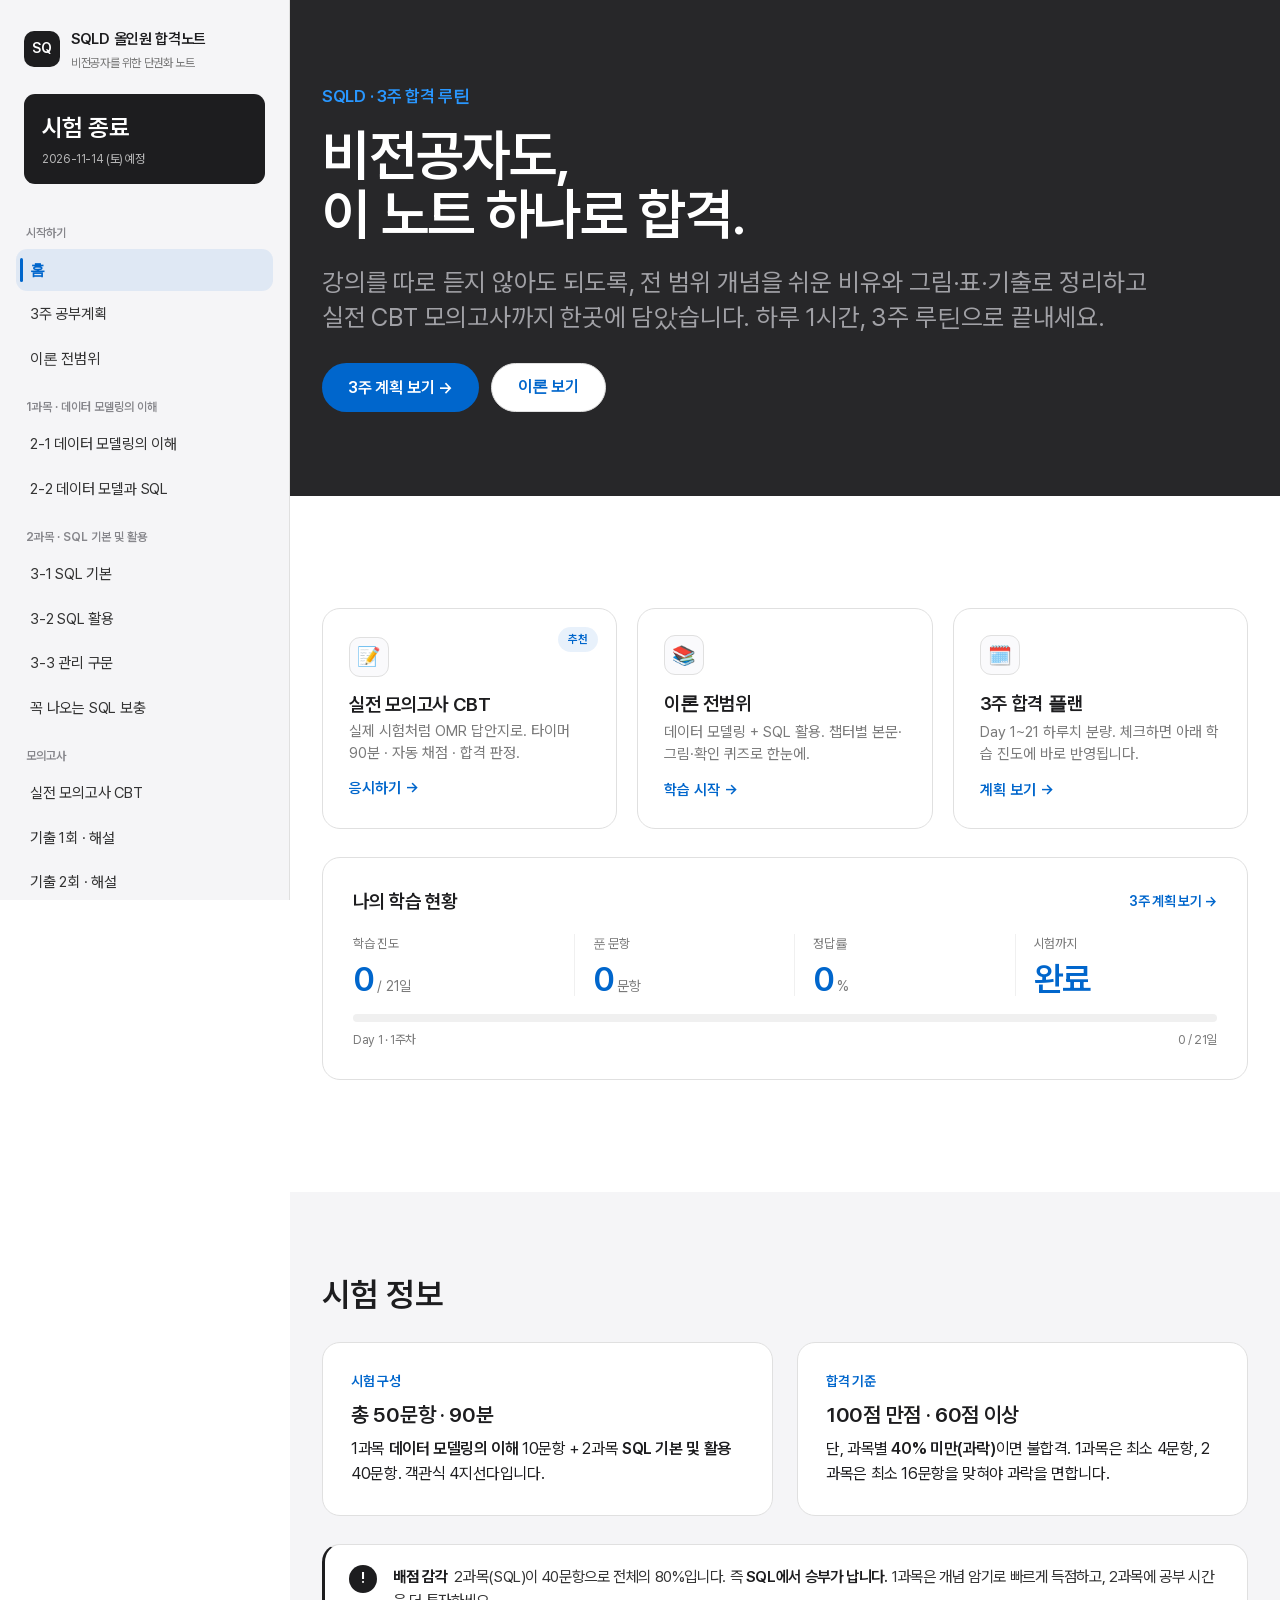
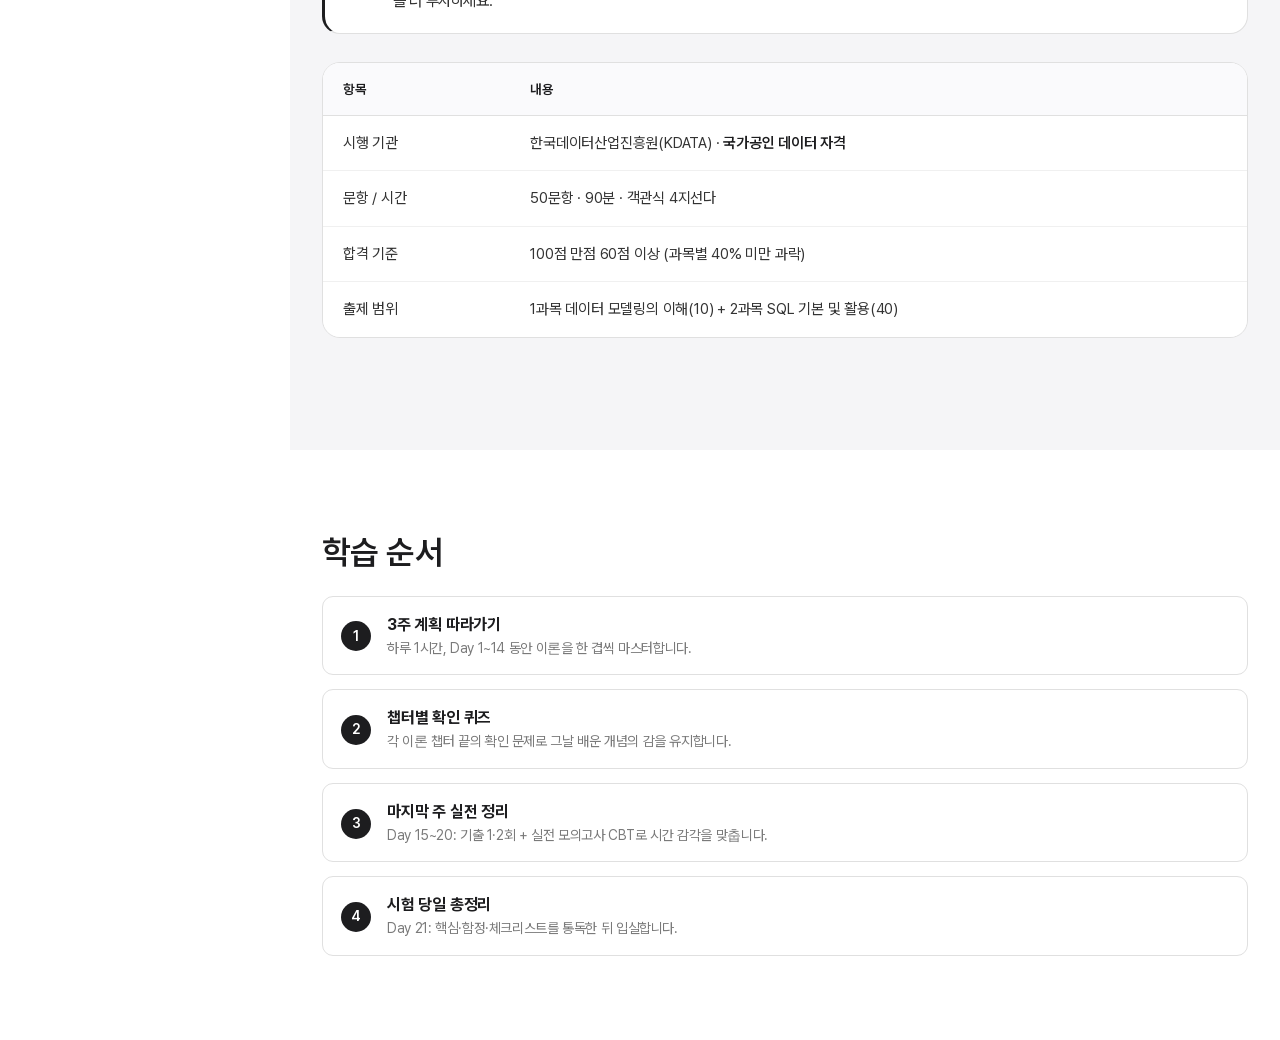
==== commit b4ad7e63: "Add files via upload" ====
--- a/index.html
+++ b/index.html
@@ -258,33 +258,123 @@
   .phead .sub,p.sub{font-size:19px;}
   .fcard h3,.quiz__q{font-size:18px;}
 }
-/* ---------- responsive hardening (laptop + overflow fix) ---------- */
-/* flex/grid 자식의 기본 min-width:auto 가 내부 표/코드 때문에 칸을 밀어내는 것을 차단 */
-.two-col > *,.three-col > *,.toc-cards > *,.terms > *,.venns > *,.flow > *{min-width:0;}
-.card,.fcard{min-width:0;}
-/* 카드 안에 들어간 표·코드·도식은 카드 폭 안에서 가로 스크롤 */
-.card .tablewrap,.fcard .tablewrap{max-width:100%;}
-.tablewrap{max-width:100%;}
-table{max-width:100%;}
-.codeblock,pre{max-width:100%;}
-img,svg,video{max-width:100%;height:auto;}
-/* 표 내부 nowrap 과도 방지: 좁은 화면에서는 줄바꿈 허용 */
-@media(max-width:1100px){ td strong,td code{white-space:normal;} }
-/* 페이지 전체 가로 넘침 최종 안전장치 */
-html,body{overflow-x:hidden;}
-.main,.panel,.tile,.wrap{max-width:100%;}
-.wrap{overflow-wrap:anywhere;}
-
-/* 노트북(≤1200px): 사이드바를 좁혀 본문 공간 확보 */
-@media(max-width:1200px) and (min-width:961px){
-  :root{--lnb:248px;}
-  .wrap{padding:0 clamp(20px,3vw,28px);}
-}
-/* 좁은 노트북/태블릿 가로(≤1080px)에서는 3열 → 2열 */
-@media(max-width:1080px) and (min-width:721px){
-  .three-col{grid-template-columns:1fr 1fr;}
-}
 @media(prefers-reduced-motion:reduce){*{animation:none!important; transition:none!important; scroll-behavior:auto!important;}}
+
+/* ===================================================================
+   SITE-STYLE ADDITIONS — home dashboard · 3-week plan · CBT (OMR)
+   =================================================================== */
+
+/* feature cards (clickable) */
+.feat{display:grid; grid-template-columns:repeat(3,1fr); gap:20px; margin:28px 0;}
+.feat-card{position:relative; text-align:left; background:var(--canvas); border:1px solid var(--hairline); border-radius:var(--r-lg); padding:26px; cursor:pointer; font-family:inherit; transition:border-color .2s var(--ease),transform .15s var(--ease);}
+.feat-card:hover{border-color:var(--primary);} .feat-card:active{transform:scale(.985);}
+.feat-card .fi{width:40px; height:40px; border-radius:11px; background:var(--pearl); border:1px solid var(--hairline); display:grid; place-items:center; font-size:19px; margin-bottom:16px;}
+.feat-card b{display:block; color:var(--ink); font-size:19px; font-weight:600; letter-spacing:-0.3px; margin-bottom:5px;}
+.feat-card span{display:block; font-size:15px; color:var(--ink-48); line-height:1.45;}
+.feat-card .go{display:inline-block; margin-top:14px; color:var(--primary); font-size:15px; font-weight:600;}
+.feat-card .tagx{position:absolute; top:18px; right:18px; font-size:11.5px; font-weight:600; color:var(--primary); background:rgba(0,102,204,.09); padding:4px 10px; border-radius:var(--r-pill);}
+@media(max-width:833px){.feat{grid-template-columns:1fr;}}
+
+/* dashboard */
+.dashwrap{background:var(--canvas); border:1px solid var(--hairline); border-radius:var(--r-lg); padding:clamp(22px,3vw,30px); margin:28px 0;}
+.dashwrap h3{font-size:19px; font-weight:600; letter-spacing:-0.3px; margin-bottom:18px; display:flex; align-items:center; justify-content:space-between; gap:12px;}
+.dashwrap h3 a{font-size:14px; font-weight:600;}
+.dash{display:grid; grid-template-columns:repeat(4,1fr); gap:18px;}
+.stat{border-left:1px solid var(--divider); padding-left:18px;}
+.stat:first-child{border-left:0; padding-left:0;}
+.stat .lab{font-size:13px; color:var(--ink-48); margin-bottom:8px; letter-spacing:-0.2px;}
+.stat .big{font-size:34px; font-weight:600; letter-spacing:-0.8px; color:var(--primary); line-height:1;}
+.stat .big small{font-size:14px; color:var(--ink-48); font-weight:400; letter-spacing:-0.2px; margin-left:3px;}
+.dashbar{height:8px; border-radius:var(--r-pill); background:var(--divider); overflow:hidden; margin-top:18px;}
+.dashbar > i{display:block; height:100%; background:var(--primary); width:0; transition:width .5s var(--ease);}
+.dashfoot{display:flex; justify-content:space-between; font-size:12.5px; color:var(--ink-48); margin-top:9px;}
+@media(max-width:620px){.dash{grid-template-columns:1fr 1fr; gap:22px 18px;} .stat:nth-child(3){border-left:0; padding-left:0;}}
+
+/* learning order */
+.lorder{display:grid; gap:14px; margin:24px 0 0; counter-reset:lo;}
+.lorder .lo{display:grid; grid-template-columns:auto 1fr; gap:16px; align-items:center; background:var(--canvas); border:1px solid var(--hairline); border-radius:var(--r-md); padding:16px 18px;}
+.lorder .lo .ln{width:30px; height:30px; border-radius:var(--r-pill); background:var(--ink); color:#fff; display:grid; place-items:center; font-size:14px; font-weight:600;}
+.lorder .lo b{display:block; font-size:16px; letter-spacing:-0.2px; color:var(--ink);}
+.lorder .lo span{display:block; font-size:14px; color:var(--ink-48); margin-top:2px; line-height:1.4;}
+
+/* 3-week plan */
+.weekhead{display:flex; align-items:baseline; gap:12px; margin:36px 0 16px;}
+.weekhead .wk{font-size:14px; font-weight:600; color:#fff; background:var(--ink); padding:4px 12px; border-radius:var(--r-pill);}
+.weekhead h4{font-size:19px; font-weight:600; letter-spacing:-0.3px;}
+.weekhead:first-of-type{margin-top:0;}
+.days{display:grid; gap:10px;}
+.day{display:grid; grid-template-columns:auto auto 1fr; gap:14px; align-items:center; background:var(--canvas); border:1px solid var(--hairline); border-radius:var(--r-md); padding:14px 16px; cursor:pointer; transition:border-color .18s var(--ease),background .18s var(--ease);}
+.day:hover{border-color:var(--primary);}
+.day .chk{width:24px; height:24px; border-radius:7px; border:1.6px solid var(--hairline); display:grid; place-items:center; font-size:14px; color:transparent; flex:none; transition:all .18s var(--ease);}
+.day .dn{font-size:13px; font-weight:600; color:var(--ink-48); min-width:44px;}
+.day .dt b{font-size:16px; letter-spacing:-0.2px; color:var(--ink); font-weight:600;}
+.day .dt span{display:block; font-size:14px; color:var(--ink-48); margin-top:1px; line-height:1.35;}
+.day.done{background:var(--ok-bg); border-color:var(--ok);}
+.day.done .chk{background:var(--ok); border-color:var(--ok); color:#fff;}
+.day.done .dt b{color:var(--ink);}
+
+/* ---------- CBT (OMR mock exam) ---------- */
+.cbt-start{background:var(--canvas); border:1px solid var(--hairline); border-radius:var(--r-lg); padding:clamp(24px,3vw,32px); margin:28px 0;}
+.cbt-start h3{font-size:21px; font-weight:600; letter-spacing:-0.3px; margin-bottom:8px;}
+.cbt-start p{font-size:15.5px; color:var(--ink-80); margin-bottom:20px;}
+.cbt-pick{display:grid; grid-template-columns:repeat(3,1fr); gap:14px; margin-bottom:22px;}
+@media(max-width:620px){.cbt-pick{grid-template-columns:1fr;}}
+.cbt-opt{text-align:left; background:var(--canvas); border:1.6px solid var(--hairline); border-radius:var(--r-md); padding:18px 20px; cursor:pointer; font-family:inherit; transition:border-color .18s var(--ease);}
+.cbt-opt:hover{border-color:var(--primary);}
+.cbt-opt.on{border-color:var(--primary); background:rgba(0,102,204,.05);}
+.cbt-opt b{display:block; font-size:17px; color:var(--ink); font-weight:600; letter-spacing:-0.2px;}
+.cbt-opt span{display:block; font-size:13.5px; color:var(--ink-48); margin-top:4px;}
+.btn{display:inline-flex; align-items:center; gap:8px; background:var(--primary); color:#fff; border:0; border-radius:var(--r-pill); padding:13px 26px; font-size:16px; font-weight:600; font-family:inherit; cursor:pointer; letter-spacing:-0.2px; transition:background .18s var(--ease),transform .12s var(--ease);}
+.btn:hover{background:var(--primary-focus);} .btn:active{transform:scale(.97);}
+.btn--ghost{background:var(--canvas); color:var(--primary); border:1px solid var(--hairline);}
+.btn--ghost:hover{background:var(--pearl); border-color:var(--primary);}
+.btn--dark{background:var(--ink);} .btn--dark:hover{background:#000;}
+.btn:disabled{opacity:.4; cursor:default; transform:none;}
+
+.cbt-bar{position:sticky; top:0; z-index:40; background:rgba(255,255,255,.92); backdrop-filter:saturate(180%) blur(14px); -webkit-backdrop-filter:saturate(180%) blur(14px); border:1px solid var(--hairline); border-radius:var(--r-md); padding:12px 18px; display:flex; align-items:center; justify-content:space-between; gap:14px; margin-bottom:22px;}
+.cbt-bar .time{font-size:22px; font-weight:600; letter-spacing:-0.4px; color:var(--ink); font-variant-numeric:tabular-nums;}
+.cbt-bar .time.warn{color:var(--no);}
+.cbt-bar .meta{font-size:13px; color:var(--ink-48);}
+.cbt-grid{display:grid; grid-template-columns:1fr 300px; gap:24px; align-items:start;}
+@media(max-width:833px){.cbt-grid{grid-template-columns:1fr;}}
+.cbt-q{background:var(--canvas); border:1px solid var(--hairline); border-radius:var(--r-lg); padding:clamp(22px,3vw,30px); min-height:260px;}
+.cbt-q .qtag{display:inline-flex; gap:8px; align-items:center; font-size:14px; font-weight:600; color:var(--primary); margin-bottom:12px;}
+.cbt-q .qtag .sub{color:var(--ink-48); font-weight:400;}
+.cbt-q .qtext{font-size:19px; font-weight:600; color:var(--ink); line-height:1.45; letter-spacing:-0.3px; margin-bottom:20px;}
+.cbt-q .opt{margin-bottom:10px;}
+.cbt-q .opt.sel{border-color:var(--primary); background:rgba(0,102,204,.06);}
+.cbt-q .opt.sel .opt__key{background:var(--primary); color:#fff; border-color:var(--primary);}
+.cbt-nav{display:flex; justify-content:space-between; align-items:center; gap:10px; margin-top:20px;}
+.cbt-side{background:var(--canvas); border:1px solid var(--hairline); border-radius:var(--r-lg); padding:20px; position:sticky; top:70px;}
+.cbt-side h4{font-size:14px; font-weight:600; color:var(--ink-48); margin-bottom:14px; letter-spacing:-0.2px;}
+.omr{display:grid; grid-template-columns:repeat(auto-fill,minmax(52px,1fr)); gap:7px; max-height:360px; overflow-y:auto; padding-right:2px;}
+.omr-cell{border:1px solid var(--hairline); border-radius:8px; padding:5px 0 6px; text-align:center; cursor:pointer; transition:border-color .15s var(--ease),background .15s var(--ease);}
+.omr-cell:hover{border-color:var(--primary);}
+.omr-cell .num{font-size:11px; color:var(--ink-48); font-weight:600; display:block; margin-bottom:3px;}
+.omr-cell .pk{font-size:14px; font-weight:700; color:var(--primary);}
+.omr-cell.ans{background:rgba(0,102,204,.08); border-color:var(--primary);}
+.omr-cell.cur{border-color:var(--ink); border-width:1.6px;}
+.cbt-submit{margin-top:16px; width:100%; justify-content:center;}
+.cbt-count{font-size:13px; color:var(--ink-48); text-align:center; margin-top:10px;}
+
+/* CBT result */
+.res-top{background:var(--tile-dark); color:#fff; border-radius:var(--r-lg); padding:clamp(26px,4vw,40px); margin:28px 0; text-align:center;}
+.res-top .verdict{font-size:clamp(34px,6vw,52px); font-weight:600; letter-spacing:-1px; margin-bottom:6px;}
+.res-top .verdict.pass{color:#5ee08a;} .res-top .verdict.fail{color:#ff6b61;}
+.res-top .score{font-size:18px; color:#e8e8ea;}
+.res-top .score b{color:#fff; font-size:22px;}
+.res-sub{display:grid; grid-template-columns:1fr 1fr; gap:16px; margin:24px 0;}
+@media(max-width:620px){.res-sub{grid-template-columns:1fr;}}
+.res-card{background:var(--canvas); border:1px solid var(--hairline); border-radius:var(--r-md); padding:20px 22px;}
+.res-card .rl{font-size:13px; color:var(--ink-48); margin-bottom:6px;}
+.res-card .rv{font-size:20px; font-weight:600; letter-spacing:-0.3px;}
+.res-card.ng{border-color:var(--no);} .res-card.ng .rv{color:var(--no);}
+.res-card.ok2{border-color:var(--ok);} .res-card.ok2 .rv{color:#1a8f3c;}
+.rbar{height:8px; border-radius:var(--r-pill); background:var(--divider); overflow:hidden; margin-top:12px;}
+.rbar > i{display:block; height:100%; background:var(--primary);}
+.rbar.ng > i{background:var(--no);} .rbar.ok2 > i{background:var(--ok);}
+.review-q .quiz{margin:16px 0;}
+.cbt-actions{display:flex; gap:10px; flex-wrap:wrap; margin:22px 0;}
 </style>
 </head>
 <body>
@@ -306,18 +396,21 @@
   <div class="lnb__dday" id="dday"><b>시험까지</b><span>2026-11-14 (토) 예정</span></div>
   <div class="lnb__group">
     <div class="lnb__gt">시작하기</div>
-    <a data-target="intro"><span class="dot" style="background:var(--brand-coral)"></span>시험 가이드 &amp; 공부법</a>
+    <a data-target="home"><span class="dot"></span>홈</a>
+    <a data-target="plan"><span class="dot"></span>3주 공부계획</a>
+    <a data-target="theory"><span class="dot"></span>이론 전범위</a>
     <div class="lnb__gt">1과목 · 데이터 모델링의 이해</div>
-    <a data-target="ch21"><span class="dot" style="background:var(--brand-pink)"></span>2-1 데이터 모델링의 이해</a>
-    <a data-target="ch22"><span class="dot" style="background:var(--brand-lavender)"></span>2-2 데이터 모델과 SQL</a>
+    <a data-target="ch21"><span class="dot"></span>2-1 데이터 모델링의 이해</a>
+    <a data-target="ch22"><span class="dot"></span>2-2 데이터 모델과 SQL</a>
     <div class="lnb__gt">2과목 · SQL 기본 및 활용</div>
-    <a data-target="ch31"><span class="dot" style="background:var(--brand-peach)"></span>3-1 SQL 기본</a>
-    <a data-target="ch32"><span class="dot" style="background:var(--brand-ochre)"></span>3-2 SQL 활용</a>
-    <a data-target="ch33"><span class="dot" style="background:var(--brand-teal)"></span>3-3 관리 구문</a>
-    <a data-target="ch34"><span class="dot" style="background:var(--brand-coral)"></span>꼭 나오는 SQL 보충</a>
-    <div class="lnb__gt">실전 기출문제</div>
-    <a data-target="exam1"><span class="dot" style="background:var(--brand-mint)"></span>최신 기출 1회 (50문항)</a>
-    <a data-target="exam2"><span class="dot" style="background:var(--brand-mint)"></span>최신 기출 2회 (50문항)</a>
+    <a data-target="ch31"><span class="dot"></span>3-1 SQL 기본</a>
+    <a data-target="ch32"><span class="dot"></span>3-2 SQL 활용</a>
+    <a data-target="ch33"><span class="dot"></span>3-3 관리 구문</a>
+    <a data-target="ch34"><span class="dot"></span>꼭 나오는 SQL 보충</a>
+    <div class="lnb__gt">모의고사</div>
+    <a data-target="cbt"><span class="dot"></span>실전 모의고사 CBT</a>
+    <a data-target="exam1"><span class="dot"></span>기출 1회 · 해설</a>
+    <a data-target="exam2"><span class="dot"></span>기출 2회 · 해설</a>
   </div>
   <div class="lnb__foot">더프롬 기획팀 · SQLD 단권화 노트<br>원본 강의 교안·기출을 재구성했습니다.</div>
 </nav>
@@ -325,18 +418,59 @@
 <main class="main">
 
 
-<!-- ================= INTRO ================= -->
-<section class="panel active" id="intro">
+<!-- ================= HOME ================= -->
+<section class="panel active" id="home">
 <section class="tile tile--dark"><div class="wrap">
 <div class="phead">
-    <div class="eyebrow">START HERE</div>
+    <div class="eyebrow">SQLD · 3주 합격 루틴</div>
     <h1 class="display-xl">비전공자도,<br>이 노트 하나로 합격.</h1>
-    <p class="sub">SQLD(SQL 개발자) 자격시험을 처음 준비하는 분을 위해 만들었습니다. 강의를 따로 듣지 않아도 되도록, 모든 개념을 쉬운 비유와 그림·표·기출문제로 풀어 정리했습니다. 왼쪽 메뉴에서 과목을 눌러 이동하세요.</p>
-  </div>
-</div></section>
-
-<section class="tile tile--light"><div class="wrap">
-<div class="two-col">
+    <p class="sub">강의를 따로 듣지 않아도 되도록, 전 범위 개념을 쉬운 비유와 그림·표·기출로 정리하고 실전 CBT 모의고사까지 한곳에 담았습니다. 하루 1시간, 3주 루틴으로 끝내세요.</p>
+    <div style="display:flex; gap:12px; flex-wrap:wrap; margin-top:28px;">
+      <button class="btn" data-jump="plan">3주 계획 보기 &rarr;</button>
+      <button class="btn btn--ghost" data-jump="theory">이론 보기</button>
+    </div>
+  </div>
+</div></section>
+
+<section class="tile tile--light"><div class="wrap">
+<div class="feat">
+    <button class="feat-card" data-jump="cbt">
+      <span class="tagx">추천</span>
+      <span class="fi">📝</span>
+      <b>실전 모의고사 CBT</b>
+      <span>실제 시험처럼 OMR 답안지로. 타이머 90분 · 자동 채점 · 합격 판정.</span>
+      <span class="go">응시하기 &rarr;</span>
+    </button>
+    <button class="feat-card" data-jump="theory">
+      <span class="fi">📚</span>
+      <b>이론 전범위</b>
+      <span>데이터 모델링 + SQL 활용. 챕터별 본문·그림·확인 퀴즈로 한눈에.</span>
+      <span class="go">학습 시작 &rarr;</span>
+    </button>
+    <button class="feat-card" data-jump="plan">
+      <span class="fi">🗓️</span>
+      <b>3주 합격 플랜</b>
+      <span>Day 1~21 하루치 분량. 체크하면 아래 학습 진도에 바로 반영됩니다.</span>
+      <span class="go">계획 보기 &rarr;</span>
+    </button>
+  </div>
+
+  <div class="dashwrap">
+    <h3>나의 학습 현황 <a data-jump="plan">3주 계획 보기 &rarr;</a></h3>
+    <div class="dash">
+      <div class="stat"><div class="lab">학습 진도</div><div class="big" id="s-days">0<small>/ 21일</small></div></div>
+      <div class="stat"><div class="lab">푼 문항</div><div class="big" id="s-solved">0<small>문항</small></div></div>
+      <div class="stat"><div class="lab">정답률</div><div class="big" id="s-rate">0<small>%</small></div></div>
+      <div class="stat"><div class="lab">시험까지</div><div class="big" id="s-dday">D-<small>남음</small></div></div>
+    </div>
+    <div class="dashbar"><i id="s-bar"></i></div>
+    <div class="dashfoot"><span id="s-day-label">Day 1 · 1주차</span><span id="s-day-frac">0 / 21일</span></div>
+  </div>
+</div></section>
+
+<section class="tile tile--parchment"><div class="wrap">
+<h3 class="sec display-sm">시험 정보</h3>
+  <div class="two-col">
     <div class="fcard fcard--peach">
       <span class="fnum">시험 구성</span>
       <h3>총 50문항 · 90분</h3>
@@ -353,10 +487,7 @@
     <span class="exam__dot">!</span>
     <p><b>배점 감각</b> &nbsp;2과목(SQL)이 40문항으로 전체의 80%입니다. 즉 <strong>SQL에서 승부가 납니다.</strong> 1과목은 개념 암기로 빠르게 득점하고, 2과목에 공부 시간을 더 투자하세요.</p>
   </div>
-</div></section>
-
-<section class="tile tile--parchment"><div class="wrap">
-<h3 class="sec display-sm">자격증 기본 정보</h3>
+
   <div class="tablewrap"><table>
     <thead><tr><th>항목</th><th>내용</th></tr></thead>
     <tbody>
@@ -369,23 +500,90 @@
 </div></section>
 
 <section class="tile tile--light"><div class="wrap">
-<h3 class="sec display-sm">D-day까지 이렇게 쓰세요</h3>
-  <div class="steps">
-    <div class="step"><span class="step__n">1</span><div><h4>1회독 — 개념 눈에 익히기</h4><p>1과목 → 2과목 순서로 각 챕터의 본문과 "쉽게 말하면" 콜아웃만 빠르게 읽습니다. 다 이해 못 해도 괜찮아요.</p></div></div>
-    <div class="step"><span class="step__n">2</span><div><h4>2회독 — 표·암기 포인트 집중</h4><p>각 챕터의 표와 <span class="pill pill--pink" style="font-size:11px;">시험 포인트</span> 박스, 암기팁을 외웁니다. 챕터 끝 확인 퀴즈를 풀어 보세요.</p></div></div>
-    <div class="step"><span class="step__n">3</span><div><h4>3회독 — 기출 2회분 실전</h4><p>기출 1·2회(100문항)를 풀고, 틀린 문제의 해설을 다시 읽습니다. 반복해서 나오는 개념이 곧 출제 포인트입니다.</p></div></div>
-  </div>
-</div></section>
-
-<section class="tile tile--parchment"><div class="wrap">
-<h3 class="sec display-sm">바로 시작하기</h3>
+<h3 class="sec display-sm">학습 순서</h3>
+  <div class="lorder">
+    <div class="lo"><span class="ln">1</span><div><b>3주 계획 따라가기</b><span>하루 1시간, Day 1~14 동안 이론을 한 겹씩 마스터합니다.</span></div></div>
+    <div class="lo"><span class="ln">2</span><div><b>챕터별 확인 퀴즈</b><span>각 이론 챕터 끝의 확인 문제로 그날 배운 개념의 감을 유지합니다.</span></div></div>
+    <div class="lo"><span class="ln">3</span><div><b>마지막 주 실전 정리</b><span>Day 15~20: 기출 1·2회 + 실전 모의고사 CBT로 시간 감각을 맞춥니다.</span></div></div>
+    <div class="lo"><span class="ln">4</span><div><b>시험 당일 총정리</b><span>Day 21: 핵심·함정·체크리스트를 통독한 뒤 입실합니다.</span></div></div>
+  </div>
+</div></section>
+</section>
+
+<!-- ================= 3-WEEK PLAN ================= -->
+<section class="panel" id="plan">
+<section class="tile tile--parchment"><div class="wrap">
+<div class="phead">
+    <div class="eyebrow">3주 합격 루틴</div>
+    <h1 class="display-lg">3주 공부계획</h1>
+    <p class="sub">하루 1시간, 매일 한 겹씩. 각 날짜를 눌러 완료 체크하면 홈의 <strong>학습 진도</strong>에 바로 반영됩니다. 체크 상태는 이 브라우저에 저장됩니다.</p>
+  </div>
+</div></section>
+
+<section class="tile tile--light"><div class="wrap">
+
+<div class="weekhead"><span class="wk">1주차</span><h4>1과목 + SQL 기본 다지기</h4></div>
+<div class="days">
+  <div class="day" data-day="1"><span class="chk">✓</span><span class="dn">Day 1</span><span class="dt"><b>데이터 모델링의 이해</b><span>모델링 3단계 · 3관점 · 3층 스키마 · ERD 작성 절차</span></span></div>
+  <div class="day" data-day="2"><span class="chk">✓</span><span class="dn">Day 2</span><span class="dt"><b>엔터티 · 속성</b><span>엔터티 분류 · 속성 종류(기본/설계/파생)</span></span></div>
+  <div class="day" data-day="3"><span class="chk">✓</span><span class="dn">Day 3</span><span class="dt"><b>관계 · 식별자</b><span>관계 차수 · 식별/비식별 · 식별자 4대 조건·분류</span></span></div>
+  <div class="day" data-day="4"><span class="chk">✓</span><span class="dn">Day 4</span><span class="dt"><b>정규화 · 반정규화</b><span>1NF~BCNF · 이상현상 · 반정규화 판단</span></span></div>
+  <div class="day" data-day="5"><span class="chk">✓</span><span class="dn">Day 5</span><span class="dt"><b>트랜잭션 · NULL · 1과목 복습</b><span>ACID · NULL 3값 논리 · 챕터 퀴즈</span></span></div>
+  <div class="day" data-day="6"><span class="chk">✓</span><span class="dn">Day 6</span><span class="dt"><b>SQL 기본 ① SELECT · 연산자</b><span>작성/실행 순서(FWGHSO) · WHERE · 비교/논리 연산자</span></span></div>
+  <div class="day" data-day="7"><span class="chk">✓</span><span class="dn">Day 7</span><span class="dt"><b>SQL 기본 ② 함수</b><span>단일행/문자/숫자/날짜/변환/NULL 관련 함수</span></span></div>
+</div>
+
+<div class="weekhead"><span class="wk">2주차</span><h4>SQL 활용 + 관리 구문</h4></div>
+<div class="days">
+  <div class="day" data-day="8"><span class="chk">✓</span><span class="dn">Day 8</span><span class="dt"><b>GROUP BY · HAVING · ORDER BY</b><span>그룹화 · WHERE vs HAVING · 정렬·NULL 위치</span></span></div>
+  <div class="day" data-day="9"><span class="chk">✓</span><span class="dn">Day 9</span><span class="dt"><b>조인 · 표준 조인</b><span>EQUI/Non-EQUI/SELF/OUTER/CROSS · INNER/USING/NATURAL</span></span></div>
+  <div class="day" data-day="10"><span class="chk">✓</span><span class="dn">Day 10</span><span class="dt"><b>서브쿼리 · 집합 연산자</b><span>단일행/다중행/스칼라/인라인뷰 · UNION/INTERSECT/MINUS</span></span></div>
+  <div class="day" data-day="11"><span class="chk">✓</span><span class="dn">Day 11</span><span class="dt"><b>그룹·윈도우 함수</b><span>ROLLUP/CUBE · RANK/ROW_NUMBER/LAG/LEAD</span></span></div>
+  <div class="day" data-day="12"><span class="chk">✓</span><span class="dn">Day 12</span><span class="dt"><b>계층 질의 · Top N · 2과목 복습</b><span>CONNECT BY · ROWNUM/FETCH · 챕터 퀴즈</span></span></div>
+  <div class="day" data-day="13"><span class="chk">✓</span><span class="dn">Day 13</span><span class="dt"><b>DML · TCL</b><span>INSERT/UPDATE/DELETE/MERGE · COMMIT/ROLLBACK/SAVEPOINT</span></span></div>
+  <div class="day" data-day="14"><span class="chk">✓</span><span class="dn">Day 14</span><span class="dt"><b>DDL · DCL · 보충</b><span>CREATE/ALTER/DROP/제약조건 · GRANT/REVOKE · 꼭 나오는 보충</span></span></div>
+</div>
+
+<div class="weekhead"><span class="wk">3주차</span><h4>실전 · 총정리</h4></div>
+<div class="days">
+  <div class="day" data-day="15"><span class="chk">✓</span><span class="dn">Day 15</span><span class="dt"><b>기출 1회 풀이</b><span>해설 보며 풀기 → 틀린 개념 체크</span></span></div>
+  <div class="day" data-day="16"><span class="chk">✓</span><span class="dn">Day 16</span><span class="dt"><b>기출 2회 풀이</b><span>해설 보며 풀기 → 반복 출제 포인트 정리</span></span></div>
+  <div class="day" data-day="17"><span class="chk">✓</span><span class="dn">Day 17</span><span class="dt"><b>실전 모의고사 CBT ①</b><span>OMR·타이머로 시간 감각 맞추기</span></span></div>
+  <div class="day" data-day="18"><span class="chk">✓</span><span class="dn">Day 18</span><span class="dt"><b>약점 챕터 재학습</b><span>정답률 낮은 과목 이론 다시 읽기</span></span></div>
+  <div class="day" data-day="19"><span class="chk">✓</span><span class="dn">Day 19</span><span class="dt"><b>실전 모의고사 CBT ②</b><span>전체 문항 랜덤 응시 · 과락 여부 점검</span></span></div>
+  <div class="day" data-day="20"><span class="chk">✓</span><span class="dn">Day 20</span><span class="dt"><b>오답 총정리</b><span>틀린 문항·함정 포인트만 압축 복습</span></span></div>
+  <div class="day" data-day="21"><span class="chk">✓</span><span class="dn">Day 21</span><span class="dt"><b>시험 당일 총정리</b><span>핵심·함정·체크리스트 통독 후 입실</span></span></div>
+</div>
+
+<div class="tip" style="margin-top:28px;"><span class="tip__dot">↺</span><p>진도를 처음부터 다시 시작하려면 완료한 날짜를 다시 눌러 체크를 해제하세요.</p></div>
+</div></section>
+</section>
+
+<!-- ================= THEORY HUB ================= -->
+<section class="panel" id="theory">
+<section class="tile tile--parchment"><div class="wrap">
+<div class="phead">
+    <div class="eyebrow">이론</div>
+    <h1 class="display-lg">전 범위 챕터 정리</h1>
+    <p class="sub">데이터 모델링 + SQL 기본·활용. SQLD 출제 범위를 챕터로 나눠 정리했습니다. 카드를 눌러 본문 + 확인 퀴즈로 바로 이동하세요.</p>
+  </div>
+</div></section>
+
+<section class="tile tile--light"><div class="wrap">
+<h3 class="sec display-sm">1과목 · 데이터 모델링의 이해</h3>
   <div class="toc-cards">
-    <button class="toc-card" data-jump="ch21"><span class="n" style="background:var(--brand-pink)">2-1</span><b>데이터 모델링의 이해</b><span>엔터티·속성·관계·식별자</span></button>
-    <button class="toc-card" data-jump="ch22"><span class="n" style="background:var(--brand-lavender);color:var(--ink)">2-2</span><b>데이터 모델과 SQL</b><span>정규화·반정규화·트랜잭션·NULL</span></button>
-    <button class="toc-card" data-jump="ch31"><span class="n" style="background:var(--brand-peach);color:var(--ink)">3-1</span><b>SQL 기본</b><span>SELECT·연산자·함수</span></button>
-    <button class="toc-card" data-jump="ch32"><span class="n" style="background:var(--brand-ochre);color:var(--ink)">3-2</span><b>SQL 활용</b><span>서브쿼리·뷰·집합·그룹함수</span></button>
-    <button class="toc-card" data-jump="ch33"><span class="n" style="background:var(--brand-teal)">3-3</span><b>관리 구문</b><span>DML·TCL·DDL·DCL</span></button>
-    <button class="toc-card" data-jump="exam1"><span class="n" style="background:var(--brand-coral)">기출</span><b>실전 기출 100문항</b><span>1회 + 2회, 해설 포함</span></button>
+    <button class="toc-card" data-jump="ch21"><span class="n">2-1</span><b>데이터 모델링의 이해</b><span>모델링 3단계 · 엔터티 · 속성 · 관계 · 식별자</span></button>
+    <button class="toc-card" data-jump="ch22"><span class="n">2-2</span><b>데이터 모델과 SQL</b><span>정규화 · 반정규화 · 트랜잭션 · NULL</span></button>
+  </div>
+</div></section>
+
+<section class="tile tile--parchment"><div class="wrap">
+<h3 class="sec display-sm">2과목 · SQL 기본 및 활용</h3>
+  <div class="toc-cards">
+    <button class="toc-card" data-jump="ch31"><span class="n">3-1</span><b>SQL 기본</b><span>SELECT · 연산자 · WHERE · 함수</span></button>
+    <button class="toc-card" data-jump="ch32"><span class="n">3-2</span><b>SQL 활용</b><span>서브쿼리 · 뷰 · 집합 · 그룹/윈도우 함수</span></button>
+    <button class="toc-card" data-jump="ch33"><span class="n">3-3</span><b>관리 구문</b><span>DML · TCL · DDL · DCL</span></button>
+    <button class="toc-card" data-jump="ch34"><span class="n">보충</span><b>꼭 나오는 SQL 보충</b><span>자주 나오는 핵심 구문 · 함정 정리</span></button>
   </div>
 </div></section>
 </section>
@@ -1643,6 +1841,75 @@
 </section>
 
 <!-- ================= EXAM 1 ================= -->
+<!-- ================= CBT MOCK EXAM ================= -->
+<section class="panel" id="cbt">
+<section class="tile tile--parchment"><div class="wrap">
+<div class="phead">
+    <div class="eyebrow">모의고사</div>
+    <h1 class="display-lg">실전 모의고사 CBT</h1>
+    <p class="sub">실제 시험처럼 OMR 답안지에 체크하고, 90분 타이머 안에 풀어 보세요. 제출하면 점수·합격 여부·과목별 과락까지 자동으로 판정합니다.</p>
+  </div>
+</div></section>
+
+<section class="tile tile--light"><div class="wrap">
+
+<!-- START -->
+<div id="cbt-start">
+  <div class="cbt-start">
+    <h3>회차 선택</h3>
+    <p>풀 문항 세트를 고르세요. 이 노트의 기출 문항으로 구성됩니다.</p>
+    <div class="cbt-pick" id="cbt-pick">
+      <button class="cbt-opt on" data-set="exam1"><b>기출 1회</b><span id="cnt-exam1">— 문항</span></button>
+      <button class="cbt-opt" data-set="exam2"><b>기출 2회</b><span id="cnt-exam2">— 문항</span></button>
+      <button class="cbt-opt" data-set="all"><b>전체</b><span id="cnt-all">— 문항 · 랜덤</span></button>
+    </div>
+    <button class="btn" id="cbt-begin">응시 시작 &rarr;</button>
+  </div>
+  <div class="tip"><span class="tip__dot">i</span><p><b>채점 기준</b> &nbsp;전체 정답률 60% 이상이면 합격, 단 <strong>1과목·2과목 각각 40% 미만</strong>이면 과락으로 불합격 처리됩니다(실제 시험 기준 동일). 표·그림 계산 문항은 제외하고 개념 중심으로 선별된 세트입니다.</p></div>
+</div>
+
+<!-- RUNNING -->
+<div id="cbt-run" style="display:none;">
+  <div class="cbt-bar">
+    <div class="time" id="cbt-time">90:00</div>
+    <div class="meta" id="cbt-meta">문항 1 / 1</div>
+    <button class="btn btn--ghost" id="cbt-quit" style="padding:9px 16px; font-size:14px;">그만두기</button>
+  </div>
+  <div class="cbt-grid">
+    <div>
+      <div class="cbt-q" id="cbt-q"><!-- question injected --></div>
+      <div class="cbt-nav">
+        <button class="btn btn--ghost" id="cbt-prev">&larr; 이전</button>
+        <button class="btn btn--ghost" id="cbt-next">다음 &rarr;</button>
+      </div>
+    </div>
+    <div class="cbt-side">
+      <h4>OMR 답안지</h4>
+      <div class="omr" id="cbt-omr"><!-- cells injected --></div>
+      <button class="btn btn--dark cbt-submit" id="cbt-submit">제출하고 채점</button>
+      <div class="cbt-count" id="cbt-count">0 / 0 응답</div>
+    </div>
+  </div>
+</div>
+
+<!-- RESULT -->
+<div id="cbt-result" style="display:none;">
+  <div class="res-top">
+    <div class="verdict" id="res-verdict">—</div>
+    <div class="score">점수 <b id="res-score">0</b> / 100점 · 정답 <span id="res-correct">0</span> / <span id="res-total">0</span>문항</div>
+  </div>
+  <div class="res-sub" id="res-sub"><!-- subject breakdown injected --></div>
+  <div class="cbt-actions">
+    <button class="btn" id="res-retry">다시 응시</button>
+    <button class="btn btn--ghost" data-jump="home">홈으로</button>
+    <button class="btn btn--ghost" id="res-toggle-review">오답·해설 펼치기</button>
+  </div>
+  <div class="review-q" id="res-review" style="display:none;"><!-- review injected --></div>
+</div>
+
+</div></section>
+</section>
+
 <section class="panel" id="exam1">
 <section class="tile tile--parchment"><div class="wrap">
 <div class="phead">
@@ -2071,7 +2338,17 @@
 </main>
 
 <script>
-// nav
+/* ---------- exam date (shared) ---------- */
+var EXAM_DATE=new Date(2026,10,14); // 2026-11-14
+function ddayNum(){ return Math.ceil((EXAM_DATE-new Date())/(1000*60*60*24)); }
+
+/* ---------- storage (localStorage with in-memory fallback) ---------- */
+var store={_mem:{},
+  get:function(k,d){try{var v=localStorage.getItem(k); return v==null?d:JSON.parse(v);}catch(e){return (k in this._mem)?this._mem[k]:d;}},
+  set:function(k,v){try{localStorage.setItem(k,JSON.stringify(v));}catch(e){this._mem[k]=v;}}
+};
+
+/* ---------- nav ---------- */
 var links=document.querySelectorAll('.lnb a[data-target]');
 var panels=document.querySelectorAll('.panel');
 var lnb=document.getElementById('lnb'), scrim=document.getElementById('scrim');
@@ -2080,38 +2357,222 @@
   links.forEach(function(a){a.classList.toggle('active', a.getAttribute('data-target')===id);});
   window.scrollTo(0,0);
   closeLnb();
+  if(id==='home') refreshDash();
 }
 links.forEach(function(a){a.addEventListener('click',function(){show(a.getAttribute('data-target'));});});
 document.querySelectorAll('[data-jump]').forEach(function(b){b.addEventListener('click',function(){show(b.getAttribute('data-jump'));});});
-// mobile drawer
+
+/* ---------- mobile drawer ---------- */
 function openLnb(){lnb.classList.add('open'); scrim.classList.add('open');}
 function closeLnb(){lnb.classList.remove('open'); scrim.classList.remove('open');}
 document.getElementById('hamb').addEventListener('click',openLnb);
 scrim.addEventListener('click',closeLnb);
-// quiz
+
+/* ---------- stats helpers ---------- */
+function getStats(){ return store.get('sqld_stats',{solved:0,correct:0}); }
+function addStat(solved,correct){ var s=getStats(); s.solved+=solved; s.correct+=correct; store.set('sqld_stats',s); refreshDash(); }
+
+/* ---------- inline quiz (grade + record once) ---------- */
 function bindQuiz(root){
   root.querySelectorAll('.quiz').forEach(function(q){
+    if(q.closest('#cbt')) return; // CBT builds its own cards
     var ans=q.getAttribute('data-answer'); var opts=q.querySelectorAll('.opt'); var exp=q.querySelector('.quiz__exp');
+    if(!q.dataset.key){ var panel=q.closest('.panel'); q.dataset.key=(panel?panel.id:'x')+'-'+(panel?[].indexOf.call(panel.querySelectorAll('.quiz'),q):Math.random()); }
     opts.forEach(function(opt,i){opt.addEventListener('click',function(){
       if(q.dataset.done) return; q.dataset.done='1'; var picked=i+1;
       opts.forEach(function(o,j){o.disabled=true; if((j+1)==ans)o.classList.add('correct');});
       if(picked!=ans)opt.classList.add('wrong'); if(exp)exp.classList.add('show');
+      var done=store.get('sqld_quizdone',{});
+      if(!done[q.dataset.key]){ done[q.dataset.key]=1; store.set('sqld_quizdone',done); addStat(1, picked==ans?1:0); }
     });});
   });
 }
 bindQuiz(document);
-// progress bar
+
+/* ---------- progress bar ---------- */
 window.addEventListener('scroll',function(){
   var h=document.documentElement; var s=h.scrollTop/(h.scrollHeight-h.clientHeight)*100;
   document.getElementById('progress').style.width=(s||0)+'%';
 });
-// D-day
+
+/* ---------- D-day (LNB) ---------- */
 (function(){
-  var exam=new Date(2026,10,14); var now=new Date();
-  var d=Math.ceil((exam-now)/(1000*60*60*24));
-  var el=document.querySelector('#dday b');
+  var d=ddayNum(); var el=document.querySelector('#dday b');
   if(el){ el.textContent = d>0 ? ('D-'+d) : (d===0?'D-DAY':'시험 종료'); }
 })();
+
+/* ---------- 3-week plan check-off ---------- */
+var planDays=document.querySelectorAll('#plan .day');
+function applyDays(){
+  var done=store.get('sqld_days',[]);
+  planDays.forEach(function(d){ d.classList.toggle('done', done.indexOf(+d.dataset.day)>-1); });
+}
+planDays.forEach(function(d){
+  d.addEventListener('click',function(){
+    var n=+d.dataset.day; var done=store.get('sqld_days',[]); var i=done.indexOf(n);
+    if(i>-1){done.splice(i,1);} else {done.push(n);}
+    store.set('sqld_days',done); applyDays(); refreshDash();
+  });
+});
+applyDays();
+
+/* ---------- dashboard ---------- */
+function refreshDash(){
+  var done=store.get('sqld_days',[]); var nDays=done.length;
+  var st=getStats();
+  var rate=st.solved>0?Math.round(st.correct/st.solved*100):0;
+  var d=ddayNum();
+  var set=function(id,v){var e=document.getElementById(id); if(e)e.innerHTML=v;};
+  set('s-days', nDays+'<small>/ 21일</small>');
+  set('s-solved', st.solved+'<small>문항</small>');
+  set('s-rate', rate+'<small>%</small>');
+  set('s-dday', (d>0?('D-'+d):(d===0?'D-DAY':'완료'))+'<small>'+(d>0?'남음':'')+'</small>');
+  var bar=document.getElementById('s-bar'); if(bar) bar.style.width=Math.round(nDays/21*100)+'%';
+  // next incomplete day label
+  var next=1; for(var k=1;k<=21;k++){ if(done.indexOf(k)<0){next=k;break;} if(k===21)next=21; }
+  var wk=next<=7?'1주차':(next<=14?'2주차':'3주차');
+  set('s-day-label','Day '+next+' · '+wk);
+  set('s-day-frac', nDays+' / 21일');
+}
+refreshDash();
+
+/* ===================================================================
+   CBT MOCK EXAM ENGINE
+   =================================================================== */
+(function(){
+  function optText(optEl){ var c=optEl.cloneNode(true); var k=c.querySelector('.opt__key'); if(k)k.parentNode.removeChild(k); return c.innerHTML.trim(); }
+  function parseExam(panelId){
+    var panel=document.getElementById(panelId); if(!panel) return [];
+    var nodes=panel.querySelectorAll('.pill, .quiz'); var sub=1; var out=[];
+    nodes.forEach(function(n){
+      if(n.classList.contains('quiz')){
+        var opts=[].map.call(n.querySelectorAll('.opt'), optText);
+        var exp=n.querySelector('.quiz__exp');
+        out.push({ q:n.querySelector('.quiz__q').innerHTML, opts:opts, ans:parseInt(n.getAttribute('data-answer'),10), exp:exp?exp.innerHTML:'', sub:sub });
+      } else { // pill
+        var t=n.textContent||''; if(t.indexOf('2과목')>-1) sub=2; else if(t.indexOf('1과목')>-1) sub=1;
+      }
+    });
+    return out;
+  }
+  var SETS={ exam1:function(){return parseExam('exam1');}, exam2:function(){return parseExam('exam2');},
+             all:function(){var a=parseExam('exam1').concat(parseExam('exam2')); shuffle(a); return a;} };
+  function shuffle(a){ for(var i=a.length-1;i>0;i--){var j=Math.floor(Math.random()*(i+1)); var t=a[i]; a[i]=a[j]; a[j]=t;} }
+
+  // fill counts on start screen
+  function setCount(id,arr){ var e=document.getElementById(id); if(e) e.textContent=arr.length+' 문항'+(id==='cnt-all'?' · 랜덤':''); }
+  var c1=parseExam('exam1'), c2=parseExam('exam2');
+  setCount('cnt-exam1',c1); setCount('cnt-exam2',c2);
+  var ce=document.getElementById('cnt-all'); if(ce) ce.textContent=(c1.length+c2.length)+' 문항 · 랜덤';
+
+  // pick toggle
+  var chosen='exam1';
+  document.querySelectorAll('#cbt-pick .cbt-opt').forEach(function(b){
+    b.addEventListener('click',function(){
+      document.querySelectorAll('#cbt-pick .cbt-opt').forEach(function(x){x.classList.remove('on');});
+      b.classList.add('on'); chosen=b.dataset.set;
+    });
+  });
+
+  var startEl=document.getElementById('cbt-start'), runEl=document.getElementById('cbt-run'), resEl=document.getElementById('cbt-result');
+  var qEl=document.getElementById('cbt-q'), omrEl=document.getElementById('cbt-omr'), metaEl=document.getElementById('cbt-meta');
+  var timeEl=document.getElementById('cbt-time'), countEl=document.getElementById('cbt-count');
+  var Q=[], A=[], cur=0, timer=null, left=90*60;
+
+  function begin(){
+    Q=SETS[chosen](); if(!Q.length){alert('문항을 불러오지 못했습니다.'); return;}
+    A=Q.map(function(){return null;}); cur=0; left=90*60;
+    startEl.style.display='none'; resEl.style.display='none'; runEl.style.display='block';
+    renderQ(); renderOMR(); tick();
+    clearInterval(timer); timer=setInterval(function(){ left--; tick(); if(left<=0){ clearInterval(timer); grade(); } },1000);
+    window.scrollTo(0,0);
+  }
+  function tick(){
+    var m=Math.floor(left/60), s=left%60;
+    timeEl.textContent=(m<10?'0':'')+m+':'+(s<10?'0':'')+s;
+    timeEl.classList.toggle('warn', left<=300);
+  }
+  function subLabel(n){ return n===1?'1과목 · 데이터 모델링':'2과목 · SQL'; }
+  function renderQ(){
+    var it=Q[cur];
+    var h='<div class="qtag">문항 '+(cur+1)+' <span class="sub">· '+subLabel(it.sub)+'</span></div>';
+    h+='<div class="qtext">'+it.q+'</div><div class="quiz__opts">';
+    it.opts.forEach(function(o,i){
+      var sel=A[cur]===(i+1)?' sel':'';
+      h+='<button class="opt'+sel+'" data-i="'+(i+1)+'"><span class="opt__key">'+(i+1)+'</span>'+o+'</button>';
+    });
+    h+='</div>';
+    qEl.innerHTML=h;
+    qEl.querySelectorAll('.opt').forEach(function(b){ b.addEventListener('click',function(){ A[cur]=+b.dataset.i; renderQ(); renderOMR(); }); });
+    metaEl.textContent='문항 '+(cur+1)+' / '+Q.length;
+    document.getElementById('cbt-prev').disabled=cur===0;
+    document.getElementById('cbt-next').disabled=cur===Q.length-1;
+  }
+  function renderOMR(){
+    var h=''; for(var i=0;i<Q.length;i++){
+      var cls='omr-cell'+(A[i]?' ans':'')+(i===cur?' cur':'');
+      h+='<div class="'+cls+'" data-i="'+i+'"><span class="num">'+(i+1)+'</span><span class="pk">'+(A[i]||'·')+'</span></div>';
+    }
+    omrEl.innerHTML=h;
+    omrEl.querySelectorAll('.omr-cell').forEach(function(c){ c.addEventListener('click',function(){ cur=+c.dataset.i; renderQ(); renderOMR(); }); });
+    var done=A.filter(function(x){return x;}).length;
+    countEl.textContent=done+' / '+Q.length+' 응답';
+  }
+  document.getElementById('cbt-prev').addEventListener('click',function(){ if(cur>0){cur--; renderQ(); renderOMR();} });
+  document.getElementById('cbt-next').addEventListener('click',function(){ if(cur<Q.length-1){cur++; renderQ(); renderOMR();} });
+  document.getElementById('cbt-begin').addEventListener('click',begin);
+  document.getElementById('cbt-quit').addEventListener('click',function(){ if(confirm('응시를 그만두고 처음 화면으로 돌아갈까요?')){ clearInterval(timer); runEl.style.display='none'; startEl.style.display='block'; } });
+  document.getElementById('cbt-submit').addEventListener('click',function(){
+    var done=A.filter(function(x){return x;}).length;
+    if(done<Q.length && !confirm('아직 '+(Q.length-done)+'문항이 비어 있습니다. 제출할까요?')) return;
+    clearInterval(timer); grade();
+  });
+
+  function grade(){
+    var correct=0, subTot={1:0,2:0}, subCor={1:0,2:0};
+    Q.forEach(function(it,i){ subTot[it.sub]++; if(A[i]===it.ans){correct++; subCor[it.sub]++;} });
+    var total=Q.length, score=Math.round(correct/total*100);
+    var subjects=[]; [1,2].forEach(function(s){ if(subTot[s]>0){ var pct=Math.round(subCor[s]/subTot[s]*100); subjects.push({s:s,cor:subCor[s],tot:subTot[s],pct:pct,fail:pct<40}); } });
+    var anyFail=subjects.some(function(x){return x.fail;});
+    var pass=score>=60 && !anyFail;
+
+    document.getElementById('res-verdict').textContent=pass?'합격':'불합격';
+    document.getElementById('res-verdict').className='verdict '+(pass?'pass':'fail');
+    document.getElementById('res-score').textContent=score;
+    document.getElementById('res-correct').textContent=correct;
+    document.getElementById('res-total').textContent=total;
+
+    var sh=''; subjects.forEach(function(x){
+      var cls=x.fail?'ng':'ok2';
+      sh+='<div class="res-card '+cls+'"><div class="rl">'+subLabel(x.s)+(x.fail?' · 과락':'')+'</div><div class="rv">'+x.cor+' / '+x.tot+' 정답 ('+x.pct+'%)</div><div class="rbar '+cls+'"><i style="width:'+x.pct+'%"></i></div></div>';
+    });
+    document.getElementById('res-sub').innerHTML=sh;
+
+    // review
+    var rv=''; Q.forEach(function(it,i){
+      rv+='<div class="quiz"><div class="quiz__tag">문항 '+(i+1)+' · '+subLabel(it.sub)+'</div><div class="quiz__q">'+it.q+'</div><div class="quiz__opts">';
+      it.opts.forEach(function(o,j){
+        var k=j+1, c=''; if(k===it.ans) c=' correct'; else if(k===A[i]) c=' wrong';
+        rv+='<button class="opt'+c+'" disabled><span class="opt__key">'+k+'</span>'+o+'</button>';
+      });
+      rv+='</div><div class="quiz__exp show">'+it.exp+(A[i]==null?' <b>(미응답)</b>':'')+'</div></div>';
+    });
+    document.getElementById('res-review').innerHTML=rv;
+    document.getElementById('res-review').style.display='none';
+    document.getElementById('res-toggle-review').textContent='오답·해설 펼치기';
+
+    runEl.style.display='none'; resEl.style.display='block'; window.scrollTo(0,0);
+    addStat(total, correct);
+  }
+  document.getElementById('res-retry').addEventListener('click',function(){ resEl.style.display='none'; startEl.style.display='block'; window.scrollTo(0,0); });
+  document.getElementById('res-toggle-review').addEventListener('click',function(){
+    var r=document.getElementById('res-review'); var open=r.style.display!=='none';
+    r.style.display=open?'none':'block'; this.textContent=open?'오답·해설 펼치기':'오답·해설 접기';
+  });
+})();
+
+/* ---------- init home nav active ---------- */
+links.forEach(function(a){ a.classList.toggle('active', a.getAttribute('data-target')==='home'); });
 </script>
 </body>
 </html>
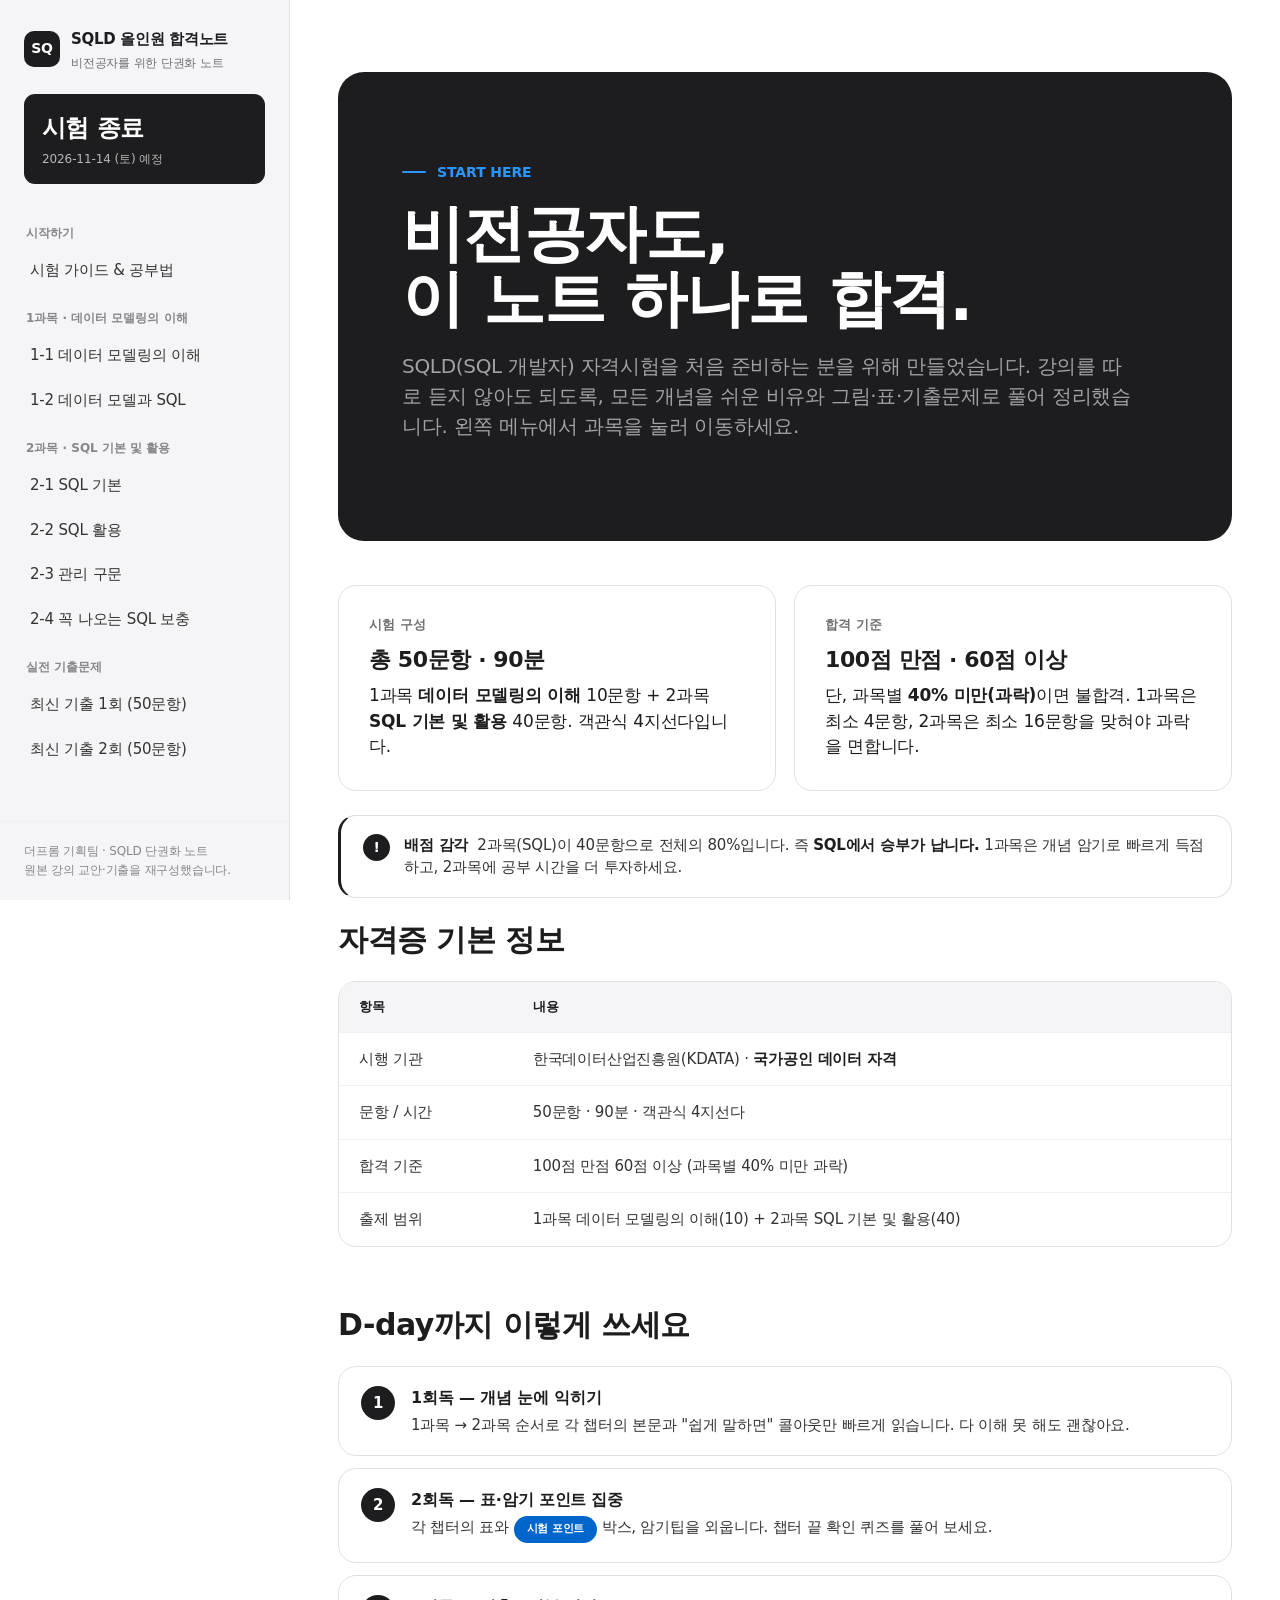
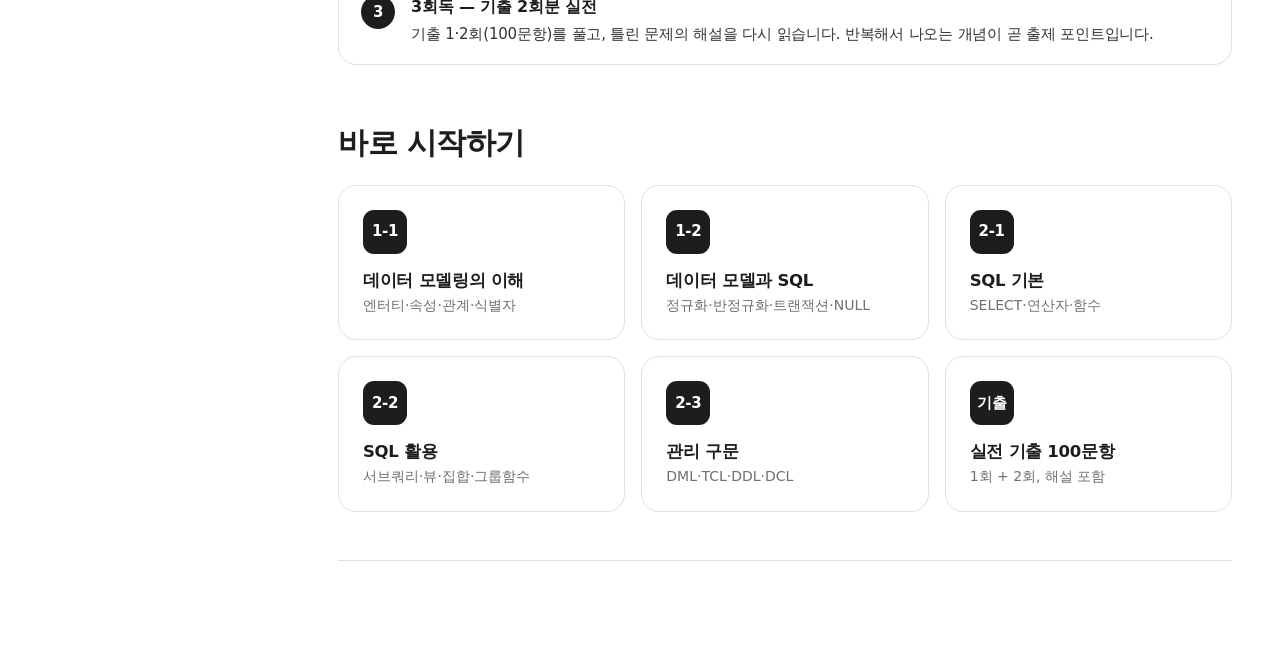
==== commit 9c16f9b9: "Add files via upload" ====
--- a/index.html
+++ b/index.html
@@ -4,377 +4,251 @@
 <meta charset="UTF-8">
 <meta name="viewport" content="width=device-width, initial-scale=1.0">
 <title>SQLD 올인원 합격노트</title>
+<link rel="preconnect" href="https://fonts.googleapis.com">
+<link rel="preconnect" href="https://fonts.gstatic.com" crossorigin>
+<link href="https://fonts.googleapis.com/css2?family=Inter:wght@300;400;600;700&display=swap" rel="stylesheet">
 <style>
-@font-face{font-family:"Pretendard Variable";font-style:normal;font-weight:300 700;font-display:swap;src:url([data-uri]) format("woff2");}
 :root{
+  /* === Apple Action Blue — the single interactive accent === */
   --primary:#0066cc; --primary-focus:#0071e3; --primary-on-dark:#2997ff;
-  --ink:#1d1d1f; --ink-80:#333333; --ink-48:#7a7a7a; --muted:#6e6e73; --muted-soft:#86868b;
+  /* === Ink / text === */
+  --ink:#1d1d1f; --body:#1d1d1f;
+  --ink-80:#333333; --muted:#6e6e73; --muted-soft:#86868b;
+  --on-dark:#ffffff; --muted-on-dark:#a1a1a6;
+  /* === Surfaces === */
   --canvas:#ffffff; --parchment:#f5f5f7; --pearl:#fafafc;
-  --tile-dark:#272729; --tile-dark-2:#2a2a2c; --tile-dark-3:#252527; --black:#000;
-  --hairline:#e0e0e0; --divider:#f0f0f0;
-  --on-dark:#fff; --muted-on-dark:#a1a1a6; --body-on-dark:#e8e8ea;
+  --tile-1:#272729; --tile-3:#252527; --ink-deep:#1d1d1f; --black:#000000;
+  /* === Hairlines === */
+  --hairline:#e0e0e0; --divider-soft:#f0f0f0;
+  /* === Functional state (iOS system green/red — quiz feedback only) === */
   --ok:#34c759; --ok-bg:#eafaef; --no:#ff3b30; --no-bg:#fdecea;
-  --r-sm:8px; --r-md:11px; --r-lg:18px; --r-pill:9999px;
+  /* === Radii === */
+  --r-none:0; --r-xs:5px; --r-sm:8px; --r-md:11px; --r-lg:18px; --r-xl:26px; --r-pill:9999px;
+  /* === Spacing === */
+  --s-xxs:4px; --s-xs:8px; --s-sm:12px; --s-md:17px; --s-lg:24px; --s-xl:32px; --s-xxl:48px; --s-section:80px;
   --lnb:290px;
-  --font:-apple-system,BlinkMacSystemFont,"SF Pro Display","SF Pro Text","Pretendard Variable","Pretendard",system-ui,"Apple SD Gothic Neo","Malgun Gothic",sans-serif;
+  --font:-apple-system,BlinkMacSystemFont,"SF Pro Display","SF Pro Text",system-ui,"Inter","Apple SD Gothic Neo","Malgun Gothic",sans-serif;
   --ease:cubic-bezier(.4,0,.2,1);
-  --brand-pink:var(--primary); --brand-teal:var(--tile-dark); --brand-lavender:var(--parchment);
+  /* legacy brand aliases remapped into the Apple system */
+  --brand-pink:var(--primary); --brand-teal:var(--tile-1); --brand-lavender:var(--parchment);
   --brand-peach:var(--canvas); --brand-ochre:var(--pearl); --brand-mint:var(--parchment); --brand-coral:var(--primary);
 }
 *{box-sizing:border-box;}
-html{-webkit-text-size-adjust:100%; scroll-behavior:smooth;}
-body{margin:0; font-family:var(--font); color:var(--ink); background:var(--canvas); font-size:17px; font-weight:400; line-height:1.5; letter-spacing:-0.374px; -webkit-font-smoothing:antialiased; text-rendering:optimizeLegibility;}
-
-/* ---------- full-bleed tiles ---------- */
-.tile{padding:clamp(48px,7vw,84px) clamp(20px,4vw,32px);}
-.tile + .tile{}
-.tile--light{background:var(--canvas);}
-.tile--parchment{background:var(--parchment);}
-.tile--dark{background:var(--tile-dark); color:#fff;}
-.wrap{max-width:1000px; margin:0 auto;}
-.tile--dark p,.tile--dark li,.tile--dark .lead{color:var(--body-on-dark);}
-.tile--dark h1,.tile--dark h2,.tile--dark h3,.tile--dark h4,.tile--dark .display-xl,.tile--dark .display-lg,.tile--dark .display-md,.tile--dark .display-sm,.tile--dark strong{color:#fff;}
-.tile--dark .eyebrow{color:var(--primary-on-dark);}
-.tile--dark .sub,.tile--dark p.sub{color:var(--muted-on-dark);}
-
-/* ---------- type ---------- */
-.display-xl{font-size:clamp(40px,6vw,56px); font-weight:600; line-height:1.07; letter-spacing:-1.2px; color:var(--ink); margin:0;}
-.display-lg{font-size:clamp(33px,5vw,46px); font-weight:600; line-height:1.08; letter-spacing:-0.9px; color:var(--ink); margin:0;}
-.display-md{font-size:clamp(28px,3.6vw,38px); font-weight:600; line-height:1.12; letter-spacing:-0.6px; color:var(--ink); margin:0;}
-.display-sm{font-size:clamp(26px,3.3vw,33px); font-weight:600; line-height:1.14; letter-spacing:-0.6px; color:var(--ink); margin:0;}
+html{scroll-behavior:smooth;}
+body{margin:0; background:var(--canvas); color:var(--body); font-family:var(--font); font-size:17px; line-height:1.5; letter-spacing:-0.2px; -webkit-font-smoothing:antialiased; text-rendering:optimizeLegibility;}
+
+/* ---------- type scale (SF Pro ladder: 300 / 400 / 600 / 700) ---------- */
+.display-xl{font-weight:600; font-size:clamp(42px,6.4vw,62px); line-height:1.05; letter-spacing:-1px; color:var(--ink);}
+.display-lg{font-weight:600; font-size:clamp(34px,5vw,48px); line-height:1.08; letter-spacing:-0.8px; color:var(--ink);}
+.display-md{font-weight:600; font-size:clamp(27px,3.4vw,36px); line-height:1.14; letter-spacing:-0.5px; color:var(--ink);}
+.display-sm{font-weight:600; font-size:clamp(23px,2.9vw,30px); line-height:1.18; letter-spacing:-0.5px; color:var(--ink);}
 h1,h2,h3,h4{margin:0;}
-p{margin:0 0 16px;}
+p{margin:0 0 var(--s-md);}
 strong{color:var(--ink); font-weight:600;}
 a{color:var(--primary); text-decoration:none;}
-code{font-family:"SF Mono",ui-monospace,Menlo,Consolas,monospace; font-size:.9em; background:var(--parchment); border:1px solid var(--hairline); padding:1px 6px; border-radius:5px; color:var(--ink); letter-spacing:0;}
-:focus-visible{outline:2px solid var(--primary-focus); outline-offset:3px; border-radius:5px;}
-
-.eyebrow{display:block; font-size:17px; font-weight:600; color:var(--primary); letter-spacing:-0.3px; margin-bottom:16px; text-transform:none;}
-.phead{margin:0;}
-.phead .sub,p.sub{font-size:clamp(20px,2.4vw,25px); font-weight:400; line-height:1.4; letter-spacing:-0.2px; color:var(--ink-80); margin-top:20px; margin-bottom:0; max-width:60ch;}
-.lead{font-size:20px; font-weight:400; line-height:1.55; letter-spacing:-0.3px; color:var(--ink);}
-h3.sec{margin:40px 0 18px;}
-.wrap > h3.sec:first-child,.wrap > .phead:first-child{margin-top:0;}
-h4.sub3{font-size:20px; font-weight:600; color:var(--ink); letter-spacing:-0.3px; margin:34px 0 10px;}
-.divider{height:1px; background:var(--hairline); border:0; margin:0 0 28px;}
-.note{font-size:13px; color:var(--ink-48); margin-top:12px;}
+code{font-family:"SFMono-Regular",ui-monospace,Consolas,Menlo,monospace; background:var(--parchment); border:1px solid var(--hairline); padding:1px 6px; border-radius:var(--r-xs); font-size:.88em; color:var(--ink); letter-spacing:0;}
+:focus-visible{outline:2px solid var(--primary-focus); outline-offset:3px; border-radius:4px;}
 
 /* ---------- LNB ---------- */
 .lnb{position:fixed; top:0; left:0; width:var(--lnb); height:100vh; background:var(--parchment); border-right:1px solid var(--hairline); display:flex; flex-direction:column; z-index:60; overflow-y:auto;}
 .lnb__brand{padding:26px 24px 16px; display:flex; align-items:center; gap:11px;}
 .lnb__logo{width:36px; height:36px; border-radius:10px; background:var(--ink); color:#fff; display:grid; place-items:center; font-weight:600; font-size:14px; letter-spacing:-0.3px;}
 .lnb__brand b{font-size:15px; font-weight:600; letter-spacing:-0.3px; color:var(--ink); line-height:1.15;}
-.lnb__brand small{display:block; font-size:12px; color:var(--ink-48); font-weight:400; margin-top:2px;}
-.lnb__dday{margin:6px 24px 18px; background:var(--ink); color:#fff; border-radius:var(--r-md); padding:16px 18px;}
+.lnb__brand small{display:block; font-size:12px; color:var(--muted); font-weight:400; margin-top:2px;}
+.lnb__dday{margin:6px 24px 18px; background:var(--ink); color:#fff; border-radius:var(--r-md); padding:16px 18px; position:relative; overflow:hidden;}
 .lnb__dday b{font-size:24px; letter-spacing:-0.6px; font-weight:600;}
-.lnb__dday span{display:block; font-size:12px; opacity:.68; margin-top:4px;}
+.lnb__dday span{display:block; font-size:12px; opacity:.68; margin-top:4px; letter-spacing:-0.1px;}
 .lnb__group{padding:6px 16px;}
-.lnb__gt{font-size:12px; font-weight:600; letter-spacing:0; color:var(--muted-soft); padding:16px 10px 7px;}
+.lnb__gt{font-size:12px; font-weight:600; letter-spacing:0; text-transform:none; color:var(--muted-soft); padding:16px 10px 7px;}
 .lnb a{position:relative; display:flex; align-items:center; gap:10px; text-decoration:none; color:var(--ink-80); font-size:15px; font-weight:400; letter-spacing:-0.2px; padding:10px 14px; border-radius:var(--r-md); margin-bottom:2px; cursor:pointer; transition:background .18s var(--ease),color .18s var(--ease);}
 .lnb a .dot{display:none;}
-.lnb a:hover{background:var(--divider); color:var(--ink);}
+.lnb a:hover{background:var(--divider-soft); color:var(--ink);}
 .lnb a.active{background:rgba(0,102,204,.09); color:var(--primary); font-weight:600;}
 .lnb a.active::before{content:""; position:absolute; left:4px; top:9px; bottom:9px; width:3px; border-radius:3px; background:var(--primary);}
-.lnb__foot{margin-top:auto; padding:20px 24px; font-size:12px; line-height:1.6; color:var(--muted-soft); border-top:1px solid var(--divider);}
-
-/* ---------- main / panels ---------- */
+.lnb__foot{margin-top:auto; padding:20px 24px; font-size:12px; line-height:1.6; color:var(--muted-soft); border-top:1px solid var(--divider-soft);}
+
+/* ---------- main ---------- */
 .main{margin-left:var(--lnb); min-height:100vh;}
-.panel{display:none;}
+.wrap{max-width:1000px; margin:0 auto; padding:0 48px;}
+.panel{display:none; padding:72px 0 104px;}
 .panel.active{display:block; animation:fade .4s var(--ease);}
 @keyframes fade{from{opacity:0; transform:translateY(8px);} to{opacity:1; transform:none;}}
-
-/* ---------- mobile top bar + drawer ---------- */
-.progress{position:fixed; top:0; left:var(--lnb); right:0; height:2px; background:var(--primary); width:0; z-index:62; transition:width .1s;}
+.phead{margin-bottom:40px;}
+.phead .eyebrow{display:inline-flex; align-items:center; gap:11px; font-size:14px; font-weight:600; letter-spacing:-0.1px; color:var(--primary); margin-bottom:18px; text-transform:none;}
+.phead .eyebrow::before{content:""; width:24px; height:2px; border-radius:2px; background:currentColor;}
+.phead p.sub{font-size:20px; line-height:1.5; color:var(--ink-80); margin-top:20px; max-width:62ch; letter-spacing:-0.3px; font-weight:400;}
+.divider{height:1px; background:var(--hairline); border:0; margin:0 0 var(--s-xl);}
+
+/* intro = dark hero "cover" stage: spend the boldness here */
+#intro .phead{background:var(--ink-deep); color:#fff; border-radius:var(--r-xl); padding:clamp(44px,6.5vw,84px) clamp(30px,5vw,72px); margin-bottom:44px;}
+#intro .phead .eyebrow{color:var(--primary-on-dark);}
+#intro .phead .display-xl{color:#fff; letter-spacing:-1.2px;}
+#intro .phead p.sub{color:var(--muted-on-dark); max-width:58ch;}
+
+/* ---------- mobile top bar + drawer (Apple black bar) ---------- */
 .topbar{display:none; position:sticky; top:0; z-index:55; background:rgba(0,0,0,.86); backdrop-filter:saturate(180%) blur(20px); -webkit-backdrop-filter:saturate(180%) blur(20px); border-bottom:1px solid rgba(255,255,255,.1); height:54px; align-items:center; gap:12px; padding:0 16px;}
 .hamb{width:40px; height:40px; border-radius:var(--r-sm); border:1px solid rgba(255,255,255,.25); background:transparent; color:#fff; display:grid; place-items:center; cursor:pointer; font-size:17px; transition:transform .15s var(--ease);}
 .hamb:active{transform:scale(.92);}
 .topbar b{font-size:15px; color:#fff; font-weight:600; letter-spacing:-0.3px;}
-.scrim{display:none; position:fixed; inset:0; background:rgba(0,0,0,.45); z-index:58;}
+.scrim{display:none; position:fixed; inset:0; background:rgba(0,0,0,.45); z-index:58; backdrop-filter:blur(2px);}
 @media(max-width:960px){
   .lnb{transform:translateX(-100%); transition:transform .3s var(--ease); width:286px;}
   .lnb.open{transform:none;}
   .main{margin-left:0;}
   .topbar{display:flex;}
   .scrim.open{display:block;}
-  .progress{left:0;}
+  .panel{padding:40px 0 80px;}
+  .wrap{padding:0 22px;}
+  #intro .phead{border-radius:var(--r-lg);}
 }
 
-/* ---------- cards / feature cards ---------- */
+/* ---------- reusable blocks ---------- */
+.lead{font-size:20px; color:var(--ink); line-height:1.55; letter-spacing:-0.3px; font-weight:400;}
+.eyebrow{font-size:13px; font-weight:600; letter-spacing:0; color:var(--muted); text-transform:none;}
+h3.sec{margin:60px 0 14px;}
+h3.sec:first-of-type{margin-top:8px;}
+h4.sub3{font-size:20px; font-weight:600; color:var(--ink); margin:36px 0 10px; letter-spacing:-0.4px;}
+
+.pill{display:inline-flex; align-items:center; gap:6px; background:var(--parchment); color:var(--ink); font-size:13px; font-weight:600; letter-spacing:-0.2px; padding:5px 13px; border-radius:var(--r-pill);}
+.pill--pink{background:var(--primary); color:#fff;}
+.pill--teal{background:var(--ink); color:#fff;}
+.pill--ochre{background:var(--parchment); color:var(--ink);}
+.pill--out{background:transparent; border:1px solid var(--hairline); color:var(--muted);}
+
 .card{background:var(--canvas); border:1px solid var(--hairline); border-radius:var(--r-lg); padding:26px;}
-.card--cream{background:var(--pearl); border:1px solid var(--hairline);}
-.two-col{display:grid; grid-template-columns:1fr 1fr; gap:24px; margin:28px 0;}
-.three-col{display:grid; grid-template-columns:repeat(3,1fr); gap:24px; margin:28px 0;}
-
-.fcard{background:var(--canvas); border:1px solid var(--hairline); border-radius:var(--r-lg); padding:clamp(22px,2.6vw,28px);}
-.fcard h3{font-size:21px; font-weight:600; letter-spacing:-0.3px; line-height:1.2; margin-bottom:10px;}
-.fcard p{font-size:16px; line-height:1.55; margin:0;}
+.card--cream{background:var(--parchment); border-color:transparent;}
+
+/* feature cards — Apple surface rhythm: quiet light tiles + a single dark accent tile per group */
+.fcard{border-radius:var(--r-lg); padding:clamp(24px,2.6vw,30px); border:1px solid transparent; transition:transform .2s var(--ease);}
+.fcard h3{font-size:22px; font-weight:600; letter-spacing:-0.4px; margin-bottom:10px; line-height:1.2;}
+.fcard p{margin:0; line-height:1.5;}
 .fcard p + p{margin-top:10px;}
-.fcard .fnum{font-size:14px; font-weight:600; color:var(--primary); letter-spacing:-0.2px; margin-bottom:10px; display:block;}
-.fcard--lavender,.fcard--mint,.fcard--cream,.fcard--peach,.fcard--ochre{background:var(--canvas); border:1px solid var(--hairline); color:var(--ink);}
-.fcard--pink{background:var(--tile-dark); color:#fff; border-color:transparent;}
-.fcard--teal{background:var(--tile-dark-3); color:#fff; border-color:transparent;}
-.fcard--pink .fnum,.fcard--teal .fnum{color:var(--primary-on-dark);}
-.fcard--pink h3,.fcard--teal h3,.fcard--pink p,.fcard--teal p,.fcard--pink strong,.fcard--teal strong{color:#fff;}
-
-/* ---------- callouts ---------- */
-.eli5{background:var(--pearl); border:1px solid var(--hairline); border-left:4px solid var(--primary); border-radius:var(--r-lg); padding:24px 28px; margin:28px 0;}
-.eli5__label{display:inline-flex; align-items:center; gap:8px; font-size:15px; font-weight:600; letter-spacing:-0.2px; color:var(--primary); margin-bottom:10px;}
-.eli5 p{font-size:16px; line-height:1.6; color:var(--ink); margin:0;}
-.eli5 p + p{margin-top:12px;}
-
-.exam{background:var(--canvas); border:1px solid var(--hairline); border-left:3px solid var(--ink); border-radius:var(--r-lg); padding:20px 24px; margin:28px 0; display:flex; gap:16px; align-items:flex-start;}
-.exam__dot{flex:0 0 auto; width:28px; height:28px; border-radius:var(--r-pill); background:var(--ink); color:#fff; display:grid; place-items:center; font-size:14px; font-weight:700;}
-.exam b{color:var(--ink);} .exam p{margin:0; font-size:15.5px; line-height:1.55; color:var(--ink-80);}
-
-.tip{background:var(--pearl); border:1px solid var(--hairline); border-left:3px solid var(--primary); border-radius:var(--r-lg); padding:20px 24px; margin:28px 0; display:flex; gap:16px; align-items:flex-start;}
-.tip__dot{flex:0 0 auto; width:28px; height:28px; border-radius:var(--r-pill); background:transparent; border:1.5px solid var(--primary); color:var(--primary); display:grid; place-items:center; font-size:13px;}
-.tip b{color:var(--primary);} .tip p{margin:0; font-size:15.5px; line-height:1.55; color:var(--ink-80);}
-
-/* ---------- table ---------- */
-.tablewrap{overflow-x:auto; border:1px solid var(--hairline); border-radius:var(--r-lg); margin:28px 0;}
-table{border-collapse:collapse; width:100%; min-width:480px; font-size:15px; background:var(--canvas);}
-th,td{text-align:left; padding:16px 20px; border-bottom:1px solid var(--divider); vertical-align:top; line-height:1.5; letter-spacing:-0.2px;}
-thead th{font-weight:600; color:var(--ink); background:var(--pearl); border-bottom:1px solid var(--hairline); font-size:13.5px;}
+.fcard .fnum{font-size:12.5px; font-weight:600; letter-spacing:.2px; color:var(--muted); margin-bottom:12px; display:block;}
+.fcard--lavender{background:var(--parchment); color:var(--ink);}
+.fcard--mint{background:var(--parchment); color:var(--ink);}
+.fcard--cream{background:var(--parchment); color:var(--ink);}
+.fcard--peach{background:var(--canvas); color:var(--ink); border-color:var(--hairline);}
+.fcard--ochre{background:var(--pearl); color:var(--ink); border-color:var(--hairline);}
+.fcard--pink{background:var(--tile-1); color:var(--on-dark);}
+.fcard--teal{background:var(--tile-3); color:var(--on-dark);}
+.fcard--pink .fnum,.fcard--teal .fnum{color:rgba(255,255,255,.7);}
+.fcard--pink h3,.fcard--teal h3{color:#fff;}
+.fcard--pink strong,.fcard--teal strong{color:#fff;}
+
+.eli5{background:var(--parchment); border-left:4px solid var(--primary); border-radius:var(--r-lg); padding:22px 26px; margin:var(--s-lg) 0;}
+.eli5__label{display:inline-flex; align-items:center; gap:8px; font-size:14px; font-weight:600; letter-spacing:-0.2px; color:var(--primary); margin-bottom:10px; text-transform:none;}
+.eli5 p{color:var(--ink); line-height:1.55;}
+.eli5 p:last-child{margin-bottom:0;}
+
+.exam{background:var(--canvas); border:1px solid var(--hairline); border-left:3px solid var(--ink); border-radius:var(--r-lg); padding:18px 22px; margin:var(--s-lg) 0; display:flex; gap:14px; align-items:flex-start;}
+.exam__dot{flex:0 0 auto; width:27px; height:27px; border-radius:var(--r-pill); background:var(--ink); color:#fff; display:grid; place-items:center; font-size:14px; font-weight:700;}
+.exam b{color:var(--ink);}
+.exam p{margin:0; font-size:15px; color:var(--ink-80); line-height:1.5;}
+
+.tip{background:var(--pearl); border:1px solid var(--hairline); border-left:3px solid var(--primary); border-radius:var(--r-lg); padding:18px 22px; margin:var(--s-lg) 0; display:flex; gap:14px; align-items:flex-start;}
+.tip__dot{flex:0 0 auto; width:27px; height:27px; border-radius:var(--r-pill); background:transparent; border:1.5px solid var(--primary); color:var(--primary); display:grid; place-items:center; font-size:13px;}
+.tip b{color:var(--primary);}
+.tip p{margin:0; font-size:15px; color:var(--ink-80); line-height:1.5;}
+
+.tablewrap{overflow-x:auto; border:1px solid var(--hairline); border-radius:var(--r-lg); margin:var(--s-lg) 0;}
+table{border-collapse:collapse; width:100%; font-size:15px; min-width:460px;}
+th,td{text-align:left; padding:15px 20px; border-bottom:1px solid var(--divider-soft); vertical-align:top; letter-spacing:-0.2px;}
+thead th{background:var(--parchment); color:var(--ink); font-weight:600; font-size:13px;}
 tbody td{color:var(--ink-80);}
-tbody tr:last-child td{border-bottom:none;}
+tbody tr:last-child td{border-bottom:0;}
 td strong,td code{white-space:nowrap;}
 
-/* ---------- lists / terms / steps ---------- */
-.plain-list{list-style:none; padding:0; margin:0 0 16px;}
+/* compact tables for before/after walkthroughs */
+.minitbl{border-collapse:collapse; width:100%; min-width:0; font-size:12.5px; margin:8px 0 0; letter-spacing:-0.2px;}
+.minitbl th,.minitbl td{border:1px solid var(--hairline); padding:5px 9px; text-align:left; vertical-align:middle; white-space:nowrap; color:var(--ink-80);}
+.minitbl th{background:var(--parchment); color:var(--ink); font-weight:600;}
+.minitbl .hl{background:#fff4e5;}
+.ba{display:grid; grid-template-columns:1fr auto 1fr; gap:14px; align-items:center; margin:var(--s-md) 0;}
+.ba .arrow{font-size:22px; color:var(--primary); font-weight:600; text-align:center;}
+.ba .bcard{background:var(--canvas); border:1px solid var(--hairline); border-radius:var(--r-md); padding:14px 16px;}
+.ba .bcard .cap{font-size:12px; font-weight:600; letter-spacing:-0.1px; margin-bottom:2px;}
+.ba .bcard.before .cap{color:var(--no);}
+.ba .bcard.after .cap{color:var(--ok);}
+@media(max-width:720px){.ba{grid-template-columns:1fr; } .ba .arrow{transform:rotate(90deg);}}
+.nfdiag{width:100%; height:auto; display:block; margin:var(--s-sm) 0 var(--s-xs);}
+
+/* 자주 틀리는 함정 (함정 → 바로잡기) */
+.traps{display:grid; gap:12px; margin:var(--s-lg) 0;}
+.trap{display:grid; grid-template-columns:1fr 1fr; gap:0; border:1px solid var(--hairline); border-radius:var(--r-md); overflow:hidden;}
+.trap .x,.trap .o{padding:14px 16px; font-size:14.5px; line-height:1.5;}
+.trap .x{background:var(--no-bg); color:var(--ink-80); border-right:1px solid var(--hairline);}
+.trap .o{background:var(--ok-bg); color:var(--ink-80);}
+.trap .lab{display:block; font-size:12px; font-weight:700; letter-spacing:-0.1px; margin-bottom:4px;}
+.trap .x .lab{color:var(--no);}
+.trap .o .lab{color:#1a8a3d;}
+@media(max-width:600px){.trap{grid-template-columns:1fr;} .trap .x{border-right:0; border-bottom:1px solid var(--hairline);}}
+.defbox{background:var(--pearl); border:1px solid var(--hairline); border-radius:var(--r-lg); padding:18px 22px; margin:var(--s-md) 0;}
+.defbox .dl{display:inline-block; font-size:12px; font-weight:700; color:var(--primary); letter-spacing:0; margin-bottom:6px;}
+.defbox p{margin:0; font-size:16px; color:var(--ink); line-height:1.55;}
+.defbox .ex{display:block; margin-top:8px; font-size:14px; color:var(--muted);}
+
+.plain-list{list-style:none; padding:0; margin:0 0 var(--s-md);}
 .plain-list li{position:relative; padding-left:26px; margin-bottom:10px; font-size:16px; color:var(--ink-80); line-height:1.5;}
 .plain-list li::before{content:""; position:absolute; left:4px; top:10px; width:6px; height:6px; border-radius:50%; background:var(--primary);}
-
-.terms{display:grid; grid-template-columns:repeat(auto-fit,minmax(200px,1fr)); gap:14px; margin:28px 0;}
-.term{background:var(--canvas); border:1px solid var(--hairline); border-radius:var(--r-md); padding:18px 20px;}
+.two-col{display:grid; grid-template-columns:1fr 1fr; gap:18px; margin:var(--s-lg) 0;}
+.three-col{display:grid; grid-template-columns:repeat(3,1fr); gap:18px; margin:var(--s-lg) 0;}
+@media(max-width:720px){.two-col,.three-col{grid-template-columns:1fr;}}
+
+.terms{display:grid; grid-template-columns:repeat(auto-fit,minmax(200px,1fr)); gap:14px; margin:var(--s-lg) 0;}
+.term{background:var(--canvas); border:1px solid var(--hairline); border-radius:var(--r-md); padding:18px 20px; transition:border-color .2s var(--ease);}
+.term:hover{border-color:var(--muted-soft);}
 .term dt{font-weight:600; color:var(--ink); font-size:15px; margin-bottom:5px; letter-spacing:-0.2px;}
-.term dd{margin:0; font-size:14px; color:var(--ink-48); line-height:1.45;}
-
-.steps{display:grid; gap:22px; margin:28px 0;}
-.step{display:grid; grid-template-columns:auto 1fr; gap:18px; align-items:start; background:transparent; border:0; padding:0;}
-.step__n{flex:none; width:auto; height:auto; min-width:30px; border-radius:0; background:transparent; color:var(--primary); font-size:21px; font-weight:600; line-height:1.15; display:block; place-items:initial;}
-.step h4{font-size:17px; font-weight:600; color:var(--ink); margin-bottom:4px; letter-spacing:-0.2px;}
-.step p{margin:0; font-size:16px; line-height:1.55; color:var(--ink-80);}
-
-.codeblock{background:var(--tile-dark); color:var(--body-on-dark); border-radius:var(--r-md); padding:20px 22px; margin:20px 0; overflow-x:auto; font-family:"SF Mono",ui-monospace,Menlo,Consolas,monospace; font-size:14px; line-height:1.7; letter-spacing:0;}
-.codeblock .kw{color:var(--primary-on-dark); font-weight:600;}
+.term dd{margin:0; font-size:14px; color:var(--muted); line-height:1.45;}
+
+.steps{display:grid; gap:12px; margin:var(--s-lg) 0;}
+.step{display:flex; gap:16px; align-items:flex-start; background:var(--canvas); border:1px solid var(--hairline); border-radius:var(--r-lg); padding:19px 22px; transition:border-color .2s var(--ease);}
+.step:hover{border-color:var(--muted-soft);}
+.step__n{flex:0 0 auto; width:34px; height:34px; border-radius:var(--r-pill); background:var(--ink); color:#fff; display:grid; place-items:center; font-weight:600; font-size:15px;}
+.step h4{font-size:16px; font-weight:600; color:var(--ink); margin-bottom:4px; letter-spacing:-0.2px;}
+.step p{margin:0; font-size:15px; color:var(--ink-80); line-height:1.5;}
+
+.codeblock{background:var(--tile-1); color:#f5f5f7; border-radius:var(--r-lg); padding:20px 22px; margin:var(--s-md) 0; overflow-x:auto; font-family:"SFMono-Regular",ui-monospace,Consolas,Menlo,monospace; font-size:13.5px; line-height:1.75; letter-spacing:0;}
+.codeblock .kw{color:#2997ff; font-weight:600;}
 .codeblock .cm{color:#86868b;}
 .codeblock .st{color:#9be3b4;}
 .codeblock b{color:#fff;}
 
-/* ---------- pills ---------- */
-.pill{display:inline-flex; align-items:center; gap:6px; background:var(--ink); color:#fff; font-size:12.5px; font-weight:600; letter-spacing:-0.2px; padding:4px 11px; border-radius:var(--r-pill);}
-.pill--pink{background:var(--primary); color:#fff;}
-.pill--teal{background:var(--ink); color:#fff;}
-.pill--ochre{background:var(--parchment); color:var(--ink);}
-.pill--out{background:transparent; border:1px solid var(--hairline); color:var(--ink-48);}
-
-/* ---------- quiz ---------- */
-.quiz{background:var(--canvas); border:1px solid var(--hairline); border-radius:var(--r-lg); padding:clamp(24px,3vw,30px); margin:28px 0;}
-.quiz__tag{display:inline-flex; align-items:center; gap:8px; font-size:15px; font-weight:600; letter-spacing:-0.2px; color:var(--primary); margin-bottom:14px;}
+.note{font-size:13px; color:var(--muted); margin-top:var(--s-sm);}
+
+/* quiz */
+.quiz{background:var(--parchment); border-radius:var(--r-xl); padding:30px 32px; margin:var(--s-xl) 0;}
+.quiz__tag{display:inline-flex; align-items:center; gap:8px; font-size:13px; font-weight:600; letter-spacing:-0.2px; color:var(--primary); margin-bottom:14px; text-transform:none;}
 .quiz__q{font-size:19px; font-weight:600; color:var(--ink); margin-bottom:18px; line-height:1.4; letter-spacing:-0.3px;}
 .quiz__opts{display:grid; gap:10px;}
-.opt{display:flex; gap:13px; align-items:flex-start; background:var(--canvas); border:1px solid var(--hairline); border-radius:var(--r-md); padding:14px 17px; cursor:pointer; font-size:16px; color:var(--ink); text-align:left; width:100%; font-family:inherit; line-height:1.45; letter-spacing:-0.2px; transition:border-color .18s var(--ease),background .18s var(--ease);}
+.opt{display:flex; gap:13px; align-items:flex-start; background:var(--canvas); border:1px solid var(--hairline); border-radius:var(--r-md); padding:14px 17px; cursor:pointer; font-size:16px; color:var(--ink); text-align:left; width:100%; font-family:inherit; line-height:1.45; letter-spacing:-0.2px; transition:border-color .18s var(--ease),background .18s var(--ease),transform .12s var(--ease);}
 .opt:hover:not(:disabled){border-color:var(--primary);}
-.opt__key{flex:0 0 auto; width:25px; height:25px; border-radius:var(--r-pill); border:1px solid var(--hairline); display:grid; place-items:center; font-size:13px; font-weight:600; color:var(--ink-48);}
-.opt.correct{background:var(--ok-bg); border-color:var(--ok);} .opt.correct .opt__key{background:var(--ok); color:#fff; border-color:var(--ok);}
-.opt.wrong{background:var(--no-bg); border-color:var(--no);} .opt.wrong .opt__key{background:var(--no); color:#fff; border-color:var(--no);}
+.opt:active:not(:disabled){transform:scale(.99);}
+.opt__key{flex:0 0 auto; width:25px; height:25px; border-radius:var(--r-pill); border:1px solid var(--hairline); display:grid; place-items:center; font-size:13px; font-weight:600; color:var(--muted);}
+.opt.correct{background:var(--ok-bg); border-color:var(--ok);}
+.opt.correct .opt__key{background:var(--ok); color:#fff; border-color:var(--ok);}
+.opt.wrong{background:var(--no-bg); border-color:var(--no);}
+.opt.wrong .opt__key{background:var(--no); color:#fff; border-color:var(--no);}
 .opt:disabled{cursor:default;}
-.quiz__exp{margin-top:16px; background:var(--pearl); border:1px solid var(--hairline); border-radius:var(--r-md); padding:16px 19px; font-size:15px; color:var(--ink-80); display:none; line-height:1.6;}
+.quiz__exp{margin-top:16px; background:var(--canvas); border:1px solid var(--hairline); border-radius:var(--r-md); padding:16px 19px; font-size:15px; color:var(--ink-80); display:none; line-height:1.6;}
 .quiz__exp.show{display:block;} .quiz__exp b{color:var(--ink);}
 
-/* ---------- toc cards ---------- */
-.toc-cards{display:grid; grid-template-columns:repeat(auto-fit,minmax(240px,1fr)); gap:20px; margin:28px 0;}
-.toc-card{text-align:left; background:var(--canvas); border:1px solid var(--hairline); border-radius:var(--r-lg); padding:24px; cursor:pointer; font-family:inherit; transition:border-color .2s var(--ease),transform .15s var(--ease);}
+/* progress */
+.progress{position:fixed; top:0; left:var(--lnb); right:0; height:2px; background:var(--primary); width:0; z-index:62; transition:width .1s;}
+@media(max-width:960px){.progress{left:0;}}
+
+.toc-cards{display:grid; grid-template-columns:repeat(auto-fit,minmax(240px,1fr)); gap:16px; margin:var(--s-lg) 0;}
+.toc-card{position:relative; text-align:left; background:var(--canvas); border:1px solid var(--hairline); border-radius:var(--r-lg); padding:24px; cursor:pointer; font-family:inherit; transition:border-color .2s var(--ease),transform .15s var(--ease);}
 .toc-card:hover{border-color:var(--primary);}
-.toc-card:active{transform:scale(.985);}
-.toc-card .n{display:inline-block!important; width:auto!important; height:auto!important; background:transparent!important; color:var(--primary)!important; border-radius:0!important; font-size:15px; font-weight:600; letter-spacing:-0.2px; margin-bottom:8px; place-items:initial;}
-.toc-card b{display:block; color:var(--ink); font-size:18px; font-weight:600; margin-bottom:4px; letter-spacing:-0.3px;}
-.toc-card span{font-size:15px; color:var(--ink-48); line-height:1.45;}
-
-/* legacy decorative footer removed */
-
-/* ---------- diagrams (ER / flow / venn / tree) ---------- */
-.diagram{margin:26px 0;}
-.dcap{font-size:13px;color:var(--muted);margin:0 0 12px;letter-spacing:-0.2px;}
-.diagram svg,.erd svg,.venn svg,.tree svg{display:block;width:100%;height:auto;}
-.diagram text,.erd text,.venn text,.tree text{font-family:var(--font);}
-/* flow — equal-height boxes, centered content */
-.flow{display:flex;flex-wrap:wrap;align-items:stretch;justify-content:center;gap:6px;margin:26px 0;}
-.flow--v{flex-direction:column;align-items:center;}
-.flow__box{flex:1 1 150px;min-width:130px;min-height:78px;display:flex;flex-direction:column;justify-content:center;align-items:center;text-align:center;background:var(--canvas);border:1px solid var(--hairline);border-radius:13px;padding:14px 16px;}
-.flow--v .flow__box{flex:none;width:min(320px,100%);}
-.flow__box b{display:block;color:var(--ink);font-size:16px;font-weight:600;letter-spacing:-0.3px;line-height:1.25;}
-.flow__box span{display:block;font-size:12.5px;color:var(--muted);margin-top:5px;line-height:1.35;}
-.flow__box--on{background:var(--ink);border-color:transparent;}
-.flow__box--on b{color:#fff;} .flow__box--on span{color:#c9c9cf;}
-.flow__arrow{flex:0 0 auto;min-width:40px;display:flex;align-items:center;justify-content:center;color:var(--primary);font-weight:600;font-size:14px;letter-spacing:.2px;}
-.flow__arrow--dir{font-size:18px;font-weight:700;}
-.flow--v .flow__arrow{min-height:26px;}
-@media(max-width:620px){
-  .flow{flex-direction:column;align-items:center;gap:8px;}
-  .flow__box{width:min(340px,100%);flex:none;}
-  .flow__arrow{min-width:0;min-height:24px;}
-  .flow__arrow--dir{transform:rotate(90deg);}
-}
-/* ER diagram */
-.erd svg{max-width:640px;margin:0 auto;}
-.erd .box{fill:var(--canvas);stroke:var(--hairline);stroke-width:1;}
-.erd .hd{fill:var(--ink);}
-.erd .hdt{fill:#fff;font-weight:600;font-size:14px;}
-.erd .rt{fill:var(--ink);font-size:12.5px;}
-.erd .kt{fill:var(--primary);font-weight:700;font-size:11px;}
-.erd .ln{stroke:var(--ink);stroke-width:1.5;fill:none;}
-.erd .lbl{fill:var(--muted);font-size:12px;}
-/* venn */
-.venns{display:grid;grid-template-columns:repeat(4,1fr);gap:14px;margin:24px 0;}
-@media(max-width:620px){.venns{grid-template-columns:repeat(2,1fr);}}
-.venn{text-align:center;}
-.venn svg{max-width:130px;margin:0 auto;}
-.venn .vc{fill:none;stroke:var(--ink);stroke-width:1.5;}
-.venn .vf{fill:var(--primary);opacity:.82;}
-.venn b{display:block;font-size:13.5px;color:var(--ink);margin-top:7px;font-weight:600;letter-spacing:-0.2px;}
-/* tree */
-.tree svg{max-width:500px;margin:0 auto;}
-.tree .tb{fill:var(--canvas);stroke:var(--hairline);stroke-width:1;}
-.tree .tb--on{fill:var(--ink);stroke:none;}
-.tree .tt{fill:var(--ink);font-size:13px;font-weight:600;}
-.tree .ts{fill:var(--muted);font-size:10.5px;}
-.tree .tl{stroke:var(--hairline);stroke-width:1.5;fill:none;}
-
-.footmtn{display:none;}
-
-/* ---------- responsive (placed last so it wins over base grid rules) ---------- */
-@media(max-width:833px){
-  .two-col,.three-col{grid-template-columns:1fr;}
-}
-@media(max-width:620px){
-  .toc-cards{grid-template-columns:1fr;}
-  .terms{grid-template-columns:1fr;}
-}
-@media(max-width:479px){
-  .display-xl{font-size:clamp(30px,8.6vw,38px); letter-spacing:-0.8px;}
-  .display-lg{font-size:clamp(27px,7.6vw,34px); letter-spacing:-0.6px;}
-  .display-sm{font-size:clamp(23px,6.4vw,28px);}
-  .phead .sub,p.sub{font-size:19px;}
-  .fcard h3,.quiz__q{font-size:18px;}
-}
+.toc-card:active{transform:scale(.98);}
+.toc-card .n{width:44px; height:44px; border-radius:var(--r-md); display:grid; place-items:center; font-weight:600; color:#fff!important; background:var(--ink)!important; margin-bottom:16px; font-size:15px; letter-spacing:-0.3px;}
+.toc-card b{display:block; color:var(--ink); font-size:16.5px; margin-bottom:4px; letter-spacing:-0.3px;}
+.toc-card span{font-size:14px; color:var(--muted); line-height:1.4;}
+
+/* closing band — no decorative gradients */
+.footmtn{height:0; margin-top:var(--s-xxl); border-top:1px solid var(--hairline); background:transparent;}
+.footmtn::before,.footmtn::after{display:none; content:none;}
+
 @media(prefers-reduced-motion:reduce){*{animation:none!important; transition:none!important; scroll-behavior:auto!important;}}
-
-/* ===================================================================
-   SITE-STYLE ADDITIONS — home dashboard · 3-week plan · CBT (OMR)
-   =================================================================== */
-
-/* feature cards (clickable) */
-.feat{display:grid; grid-template-columns:repeat(3,1fr); gap:20px; margin:28px 0;}
-.feat-card{position:relative; text-align:left; background:var(--canvas); border:1px solid var(--hairline); border-radius:var(--r-lg); padding:26px; cursor:pointer; font-family:inherit; transition:border-color .2s var(--ease),transform .15s var(--ease);}
-.feat-card:hover{border-color:var(--primary);} .feat-card:active{transform:scale(.985);}
-.feat-card .fi{width:40px; height:40px; border-radius:11px; background:var(--pearl); border:1px solid var(--hairline); display:grid; place-items:center; font-size:19px; margin-bottom:16px;}
-.feat-card b{display:block; color:var(--ink); font-size:19px; font-weight:600; letter-spacing:-0.3px; margin-bottom:5px;}
-.feat-card span{display:block; font-size:15px; color:var(--ink-48); line-height:1.45;}
-.feat-card .go{display:inline-block; margin-top:14px; color:var(--primary); font-size:15px; font-weight:600;}
-.feat-card .tagx{position:absolute; top:18px; right:18px; font-size:11.5px; font-weight:600; color:var(--primary); background:rgba(0,102,204,.09); padding:4px 10px; border-radius:var(--r-pill);}
-@media(max-width:833px){.feat{grid-template-columns:1fr;}}
-
-/* dashboard */
-.dashwrap{background:var(--canvas); border:1px solid var(--hairline); border-radius:var(--r-lg); padding:clamp(22px,3vw,30px); margin:28px 0;}
-.dashwrap h3{font-size:19px; font-weight:600; letter-spacing:-0.3px; margin-bottom:18px; display:flex; align-items:center; justify-content:space-between; gap:12px;}
-.dashwrap h3 a{font-size:14px; font-weight:600;}
-.dash{display:grid; grid-template-columns:repeat(4,1fr); gap:18px;}
-.stat{border-left:1px solid var(--divider); padding-left:18px;}
-.stat:first-child{border-left:0; padding-left:0;}
-.stat .lab{font-size:13px; color:var(--ink-48); margin-bottom:8px; letter-spacing:-0.2px;}
-.stat .big{font-size:34px; font-weight:600; letter-spacing:-0.8px; color:var(--primary); line-height:1;}
-.stat .big small{font-size:14px; color:var(--ink-48); font-weight:400; letter-spacing:-0.2px; margin-left:3px;}
-.dashbar{height:8px; border-radius:var(--r-pill); background:var(--divider); overflow:hidden; margin-top:18px;}
-.dashbar > i{display:block; height:100%; background:var(--primary); width:0; transition:width .5s var(--ease);}
-.dashfoot{display:flex; justify-content:space-between; font-size:12.5px; color:var(--ink-48); margin-top:9px;}
-@media(max-width:620px){.dash{grid-template-columns:1fr 1fr; gap:22px 18px;} .stat:nth-child(3){border-left:0; padding-left:0;}}
-
-/* learning order */
-.lorder{display:grid; gap:14px; margin:24px 0 0; counter-reset:lo;}
-.lorder .lo{display:grid; grid-template-columns:auto 1fr; gap:16px; align-items:center; background:var(--canvas); border:1px solid var(--hairline); border-radius:var(--r-md); padding:16px 18px;}
-.lorder .lo .ln{width:30px; height:30px; border-radius:var(--r-pill); background:var(--ink); color:#fff; display:grid; place-items:center; font-size:14px; font-weight:600;}
-.lorder .lo b{display:block; font-size:16px; letter-spacing:-0.2px; color:var(--ink);}
-.lorder .lo span{display:block; font-size:14px; color:var(--ink-48); margin-top:2px; line-height:1.4;}
-
-/* 3-week plan */
-.weekhead{display:flex; align-items:baseline; gap:12px; margin:36px 0 16px;}
-.weekhead .wk{font-size:14px; font-weight:600; color:#fff; background:var(--ink); padding:4px 12px; border-radius:var(--r-pill);}
-.weekhead h4{font-size:19px; font-weight:600; letter-spacing:-0.3px;}
-.weekhead:first-of-type{margin-top:0;}
-.days{display:grid; gap:10px;}
-.day{display:grid; grid-template-columns:auto auto 1fr; gap:14px; align-items:center; background:var(--canvas); border:1px solid var(--hairline); border-radius:var(--r-md); padding:14px 16px; cursor:pointer; transition:border-color .18s var(--ease),background .18s var(--ease);}
-.day:hover{border-color:var(--primary);}
-.day .chk{width:24px; height:24px; border-radius:7px; border:1.6px solid var(--hairline); display:grid; place-items:center; font-size:14px; color:transparent; flex:none; transition:all .18s var(--ease);}
-.day .dn{font-size:13px; font-weight:600; color:var(--ink-48); min-width:44px;}
-.day .dt b{font-size:16px; letter-spacing:-0.2px; color:var(--ink); font-weight:600;}
-.day .dt span{display:block; font-size:14px; color:var(--ink-48); margin-top:1px; line-height:1.35;}
-.day.done{background:var(--ok-bg); border-color:var(--ok);}
-.day.done .chk{background:var(--ok); border-color:var(--ok); color:#fff;}
-.day.done .dt b{color:var(--ink);}
-
-/* ---------- CBT (OMR mock exam) ---------- */
-.cbt-start{background:var(--canvas); border:1px solid var(--hairline); border-radius:var(--r-lg); padding:clamp(24px,3vw,32px); margin:28px 0;}
-.cbt-start h3{font-size:21px; font-weight:600; letter-spacing:-0.3px; margin-bottom:8px;}
-.cbt-start p{font-size:15.5px; color:var(--ink-80); margin-bottom:20px;}
-.cbt-pick{display:grid; grid-template-columns:repeat(3,1fr); gap:14px; margin-bottom:22px;}
-@media(max-width:620px){.cbt-pick{grid-template-columns:1fr;}}
-.cbt-opt{text-align:left; background:var(--canvas); border:1.6px solid var(--hairline); border-radius:var(--r-md); padding:18px 20px; cursor:pointer; font-family:inherit; transition:border-color .18s var(--ease);}
-.cbt-opt:hover{border-color:var(--primary);}
-.cbt-opt.on{border-color:var(--primary); background:rgba(0,102,204,.05);}
-.cbt-opt b{display:block; font-size:17px; color:var(--ink); font-weight:600; letter-spacing:-0.2px;}
-.cbt-opt span{display:block; font-size:13.5px; color:var(--ink-48); margin-top:4px;}
-.btn{display:inline-flex; align-items:center; gap:8px; background:var(--primary); color:#fff; border:0; border-radius:var(--r-pill); padding:13px 26px; font-size:16px; font-weight:600; font-family:inherit; cursor:pointer; letter-spacing:-0.2px; transition:background .18s var(--ease),transform .12s var(--ease);}
-.btn:hover{background:var(--primary-focus);} .btn:active{transform:scale(.97);}
-.btn--ghost{background:var(--canvas); color:var(--primary); border:1px solid var(--hairline);}
-.btn--ghost:hover{background:var(--pearl); border-color:var(--primary);}
-.btn--dark{background:var(--ink);} .btn--dark:hover{background:#000;}
-.btn:disabled{opacity:.4; cursor:default; transform:none;}
-
-.cbt-bar{position:sticky; top:0; z-index:40; background:rgba(255,255,255,.92); backdrop-filter:saturate(180%) blur(14px); -webkit-backdrop-filter:saturate(180%) blur(14px); border:1px solid var(--hairline); border-radius:var(--r-md); padding:12px 18px; display:flex; align-items:center; justify-content:space-between; gap:14px; margin-bottom:22px;}
-.cbt-bar .time{font-size:22px; font-weight:600; letter-spacing:-0.4px; color:var(--ink); font-variant-numeric:tabular-nums;}
-.cbt-bar .time.warn{color:var(--no);}
-.cbt-bar .meta{font-size:13px; color:var(--ink-48);}
-.cbt-grid{display:grid; grid-template-columns:1fr 300px; gap:24px; align-items:start;}
-@media(max-width:833px){.cbt-grid{grid-template-columns:1fr;}}
-.cbt-q{background:var(--canvas); border:1px solid var(--hairline); border-radius:var(--r-lg); padding:clamp(22px,3vw,30px); min-height:260px;}
-.cbt-q .qtag{display:inline-flex; gap:8px; align-items:center; font-size:14px; font-weight:600; color:var(--primary); margin-bottom:12px;}
-.cbt-q .qtag .sub{color:var(--ink-48); font-weight:400;}
-.cbt-q .qtext{font-size:19px; font-weight:600; color:var(--ink); line-height:1.45; letter-spacing:-0.3px; margin-bottom:20px;}
-.cbt-q .opt{margin-bottom:10px;}
-.cbt-q .opt.sel{border-color:var(--primary); background:rgba(0,102,204,.06);}
-.cbt-q .opt.sel .opt__key{background:var(--primary); color:#fff; border-color:var(--primary);}
-.cbt-nav{display:flex; justify-content:space-between; align-items:center; gap:10px; margin-top:20px;}
-.cbt-side{background:var(--canvas); border:1px solid var(--hairline); border-radius:var(--r-lg); padding:20px; position:sticky; top:70px;}
-.cbt-side h4{font-size:14px; font-weight:600; color:var(--ink-48); margin-bottom:14px; letter-spacing:-0.2px;}
-.omr{display:grid; grid-template-columns:repeat(auto-fill,minmax(52px,1fr)); gap:7px; max-height:360px; overflow-y:auto; padding-right:2px;}
-.omr-cell{border:1px solid var(--hairline); border-radius:8px; padding:5px 0 6px; text-align:center; cursor:pointer; transition:border-color .15s var(--ease),background .15s var(--ease);}
-.omr-cell:hover{border-color:var(--primary);}
-.omr-cell .num{font-size:11px; color:var(--ink-48); font-weight:600; display:block; margin-bottom:3px;}
-.omr-cell .pk{font-size:14px; font-weight:700; color:var(--primary);}
-.omr-cell.ans{background:rgba(0,102,204,.08); border-color:var(--primary);}
-.omr-cell.cur{border-color:var(--ink); border-width:1.6px;}
-.cbt-submit{margin-top:16px; width:100%; justify-content:center;}
-.cbt-count{font-size:13px; color:var(--ink-48); text-align:center; margin-top:10px;}
-
-/* CBT result */
-.res-top{background:var(--tile-dark); color:#fff; border-radius:var(--r-lg); padding:clamp(26px,4vw,40px); margin:28px 0; text-align:center;}
-.res-top .verdict{font-size:clamp(34px,6vw,52px); font-weight:600; letter-spacing:-1px; margin-bottom:6px;}
-.res-top .verdict.pass{color:#5ee08a;} .res-top .verdict.fail{color:#ff6b61;}
-.res-top .score{font-size:18px; color:#e8e8ea;}
-.res-top .score b{color:#fff; font-size:22px;}
-.res-sub{display:grid; grid-template-columns:1fr 1fr; gap:16px; margin:24px 0;}
-@media(max-width:620px){.res-sub{grid-template-columns:1fr;}}
-.res-card{background:var(--canvas); border:1px solid var(--hairline); border-radius:var(--r-md); padding:20px 22px;}
-.res-card .rl{font-size:13px; color:var(--ink-48); margin-bottom:6px;}
-.res-card .rv{font-size:20px; font-weight:600; letter-spacing:-0.3px;}
-.res-card.ng{border-color:var(--no);} .res-card.ng .rv{color:var(--no);}
-.res-card.ok2{border-color:var(--ok);} .res-card.ok2 .rv{color:#1a8f3c;}
-.rbar{height:8px; border-radius:var(--r-pill); background:var(--divider); overflow:hidden; margin-top:12px;}
-.rbar > i{display:block; height:100%; background:var(--primary);}
-.rbar.ng > i{background:var(--no);} .rbar.ok2 > i{background:var(--ok);}
-.review-q .quiz{margin:16px 0;}
-.cbt-actions{display:flex; gap:10px; flex-wrap:wrap; margin:22px 0;}
 </style>
 </head>
 <body>
@@ -396,80 +270,33 @@
   <div class="lnb__dday" id="dday"><b>시험까지</b><span>2026-11-14 (토) 예정</span></div>
   <div class="lnb__group">
     <div class="lnb__gt">시작하기</div>
-    <a data-target="home"><span class="dot"></span>홈</a>
-    <a data-target="plan"><span class="dot"></span>3주 공부계획</a>
-    <a data-target="theory"><span class="dot"></span>이론 전범위</a>
+    <a data-target="intro"><span class="dot" style="background:var(--brand-coral)"></span>시험 가이드 &amp; 공부법</a>
     <div class="lnb__gt">1과목 · 데이터 모델링의 이해</div>
-    <a data-target="ch21"><span class="dot"></span>2-1 데이터 모델링의 이해</a>
-    <a data-target="ch22"><span class="dot"></span>2-2 데이터 모델과 SQL</a>
+    <a data-target="ch21"><span class="dot" style="background:var(--brand-pink)"></span>1-1 데이터 모델링의 이해</a>
+    <a data-target="ch22"><span class="dot" style="background:var(--brand-lavender)"></span>1-2 데이터 모델과 SQL</a>
     <div class="lnb__gt">2과목 · SQL 기본 및 활용</div>
-    <a data-target="ch31"><span class="dot"></span>3-1 SQL 기본</a>
-    <a data-target="ch32"><span class="dot"></span>3-2 SQL 활용</a>
-    <a data-target="ch33"><span class="dot"></span>3-3 관리 구문</a>
-    <a data-target="ch34"><span class="dot"></span>꼭 나오는 SQL 보충</a>
-    <div class="lnb__gt">모의고사</div>
-    <a data-target="cbt"><span class="dot"></span>실전 모의고사 CBT</a>
-    <a data-target="exam1"><span class="dot"></span>기출 1회 · 해설</a>
-    <a data-target="exam2"><span class="dot"></span>기출 2회 · 해설</a>
+    <a data-target="ch31"><span class="dot" style="background:var(--brand-peach)"></span>2-1 SQL 기본</a>
+    <a data-target="ch32"><span class="dot" style="background:var(--brand-ochre)"></span>2-2 SQL 활용</a>
+    <a data-target="ch33"><span class="dot" style="background:var(--brand-teal)"></span>2-3 관리 구문</a>
+    <a data-target="ch34"><span class="dot" style="background:var(--brand-coral)"></span>2-4 꼭 나오는 SQL 보충</a>
+    <div class="lnb__gt">실전 기출문제</div>
+    <a data-target="exam1"><span class="dot" style="background:var(--brand-mint)"></span>최신 기출 1회 (50문항)</a>
+    <a data-target="exam2"><span class="dot" style="background:var(--brand-mint)"></span>최신 기출 2회 (50문항)</a>
   </div>
   <div class="lnb__foot">더프롬 기획팀 · SQLD 단권화 노트<br>원본 강의 교안·기출을 재구성했습니다.</div>
 </nav>
 
 <main class="main">
-
-
-<!-- ================= HOME ================= -->
-<section class="panel active" id="home">
-<section class="tile tile--dark"><div class="wrap">
-<div class="phead">
-    <div class="eyebrow">SQLD · 3주 합격 루틴</div>
+<div class="wrap">
+
+<!-- ================= INTRO ================= -->
+<section class="panel active" id="intro">
+  <div class="phead">
+    <div class="eyebrow">START HERE</div>
     <h1 class="display-xl">비전공자도,<br>이 노트 하나로 합격.</h1>
-    <p class="sub">강의를 따로 듣지 않아도 되도록, 전 범위 개념을 쉬운 비유와 그림·표·기출로 정리하고 실전 CBT 모의고사까지 한곳에 담았습니다. 하루 1시간, 3주 루틴으로 끝내세요.</p>
-    <div style="display:flex; gap:12px; flex-wrap:wrap; margin-top:28px;">
-      <button class="btn" data-jump="plan">3주 계획 보기 &rarr;</button>
-      <button class="btn btn--ghost" data-jump="theory">이론 보기</button>
-    </div>
-  </div>
-</div></section>
-
-<section class="tile tile--light"><div class="wrap">
-<div class="feat">
-    <button class="feat-card" data-jump="cbt">
-      <span class="tagx">추천</span>
-      <span class="fi">📝</span>
-      <b>실전 모의고사 CBT</b>
-      <span>실제 시험처럼 OMR 답안지로. 타이머 90분 · 자동 채점 · 합격 판정.</span>
-      <span class="go">응시하기 &rarr;</span>
-    </button>
-    <button class="feat-card" data-jump="theory">
-      <span class="fi">📚</span>
-      <b>이론 전범위</b>
-      <span>데이터 모델링 + SQL 활용. 챕터별 본문·그림·확인 퀴즈로 한눈에.</span>
-      <span class="go">학습 시작 &rarr;</span>
-    </button>
-    <button class="feat-card" data-jump="plan">
-      <span class="fi">🗓️</span>
-      <b>3주 합격 플랜</b>
-      <span>Day 1~21 하루치 분량. 체크하면 아래 학습 진도에 바로 반영됩니다.</span>
-      <span class="go">계획 보기 &rarr;</span>
-    </button>
-  </div>
-
-  <div class="dashwrap">
-    <h3>나의 학습 현황 <a data-jump="plan">3주 계획 보기 &rarr;</a></h3>
-    <div class="dash">
-      <div class="stat"><div class="lab">학습 진도</div><div class="big" id="s-days">0<small>/ 21일</small></div></div>
-      <div class="stat"><div class="lab">푼 문항</div><div class="big" id="s-solved">0<small>문항</small></div></div>
-      <div class="stat"><div class="lab">정답률</div><div class="big" id="s-rate">0<small>%</small></div></div>
-      <div class="stat"><div class="lab">시험까지</div><div class="big" id="s-dday">D-<small>남음</small></div></div>
-    </div>
-    <div class="dashbar"><i id="s-bar"></i></div>
-    <div class="dashfoot"><span id="s-day-label">Day 1 · 1주차</span><span id="s-day-frac">0 / 21일</span></div>
-  </div>
-</div></section>
-
-<section class="tile tile--parchment"><div class="wrap">
-<h3 class="sec display-sm">시험 정보</h3>
+    <p class="sub">SQLD(SQL 개발자) 자격시험을 처음 준비하는 분을 위해 만들었습니다. 강의를 따로 듣지 않아도 되도록, 모든 개념을 쉬운 비유와 그림·표·기출문제로 풀어 정리했습니다. 왼쪽 메뉴에서 과목을 눌러 이동하세요.</p>
+  </div>
+
   <div class="two-col">
     <div class="fcard fcard--peach">
       <span class="fnum">시험 구성</span>
@@ -488,6 +315,7 @@
     <p><b>배점 감각</b> &nbsp;2과목(SQL)이 40문항으로 전체의 80%입니다. 즉 <strong>SQL에서 승부가 납니다.</strong> 1과목은 개념 암기로 빠르게 득점하고, 2과목에 공부 시간을 더 투자하세요.</p>
   </div>
 
+  <h3 class="sec display-sm">자격증 기본 정보</h3>
   <div class="tablewrap"><table>
     <thead><tr><th>항목</th><th>내용</th></tr></thead>
     <tbody>
@@ -497,195 +325,169 @@
       <tr><td>출제 범위</td><td>1과목 데이터 모델링의 이해(10) + 2과목 SQL 기본 및 활용(40)</td></tr>
     </tbody>
   </table></div>
-</div></section>
-
-<section class="tile tile--light"><div class="wrap">
-<h3 class="sec display-sm">학습 순서</h3>
-  <div class="lorder">
-    <div class="lo"><span class="ln">1</span><div><b>3주 계획 따라가기</b><span>하루 1시간, Day 1~14 동안 이론을 한 겹씩 마스터합니다.</span></div></div>
-    <div class="lo"><span class="ln">2</span><div><b>챕터별 확인 퀴즈</b><span>각 이론 챕터 끝의 확인 문제로 그날 배운 개념의 감을 유지합니다.</span></div></div>
-    <div class="lo"><span class="ln">3</span><div><b>마지막 주 실전 정리</b><span>Day 15~20: 기출 1·2회 + 실전 모의고사 CBT로 시간 감각을 맞춥니다.</span></div></div>
-    <div class="lo"><span class="ln">4</span><div><b>시험 당일 총정리</b><span>Day 21: 핵심·함정·체크리스트를 통독한 뒤 입실합니다.</span></div></div>
-  </div>
-</div></section>
-</section>
-
-<!-- ================= 3-WEEK PLAN ================= -->
-<section class="panel" id="plan">
-<section class="tile tile--parchment"><div class="wrap">
-<div class="phead">
-    <div class="eyebrow">3주 합격 루틴</div>
-    <h1 class="display-lg">3주 공부계획</h1>
-    <p class="sub">하루 1시간, 매일 한 겹씩. 각 날짜를 눌러 완료 체크하면 홈의 <strong>학습 진도</strong>에 바로 반영됩니다. 체크 상태는 이 브라우저에 저장됩니다.</p>
-  </div>
-</div></section>
-
-<section class="tile tile--light"><div class="wrap">
-
-<div class="weekhead"><span class="wk">1주차</span><h4>1과목 + SQL 기본 다지기</h4></div>
-<div class="days">
-  <div class="day" data-day="1"><span class="chk">✓</span><span class="dn">Day 1</span><span class="dt"><b>데이터 모델링의 이해</b><span>모델링 3단계 · 3관점 · 3층 스키마 · ERD 작성 절차</span></span></div>
-  <div class="day" data-day="2"><span class="chk">✓</span><span class="dn">Day 2</span><span class="dt"><b>엔터티 · 속성</b><span>엔터티 분류 · 속성 종류(기본/설계/파생)</span></span></div>
-  <div class="day" data-day="3"><span class="chk">✓</span><span class="dn">Day 3</span><span class="dt"><b>관계 · 식별자</b><span>관계 차수 · 식별/비식별 · 식별자 4대 조건·분류</span></span></div>
-  <div class="day" data-day="4"><span class="chk">✓</span><span class="dn">Day 4</span><span class="dt"><b>정규화 · 반정규화</b><span>1NF~BCNF · 이상현상 · 반정규화 판단</span></span></div>
-  <div class="day" data-day="5"><span class="chk">✓</span><span class="dn">Day 5</span><span class="dt"><b>트랜잭션 · NULL · 1과목 복습</b><span>ACID · NULL 3값 논리 · 챕터 퀴즈</span></span></div>
-  <div class="day" data-day="6"><span class="chk">✓</span><span class="dn">Day 6</span><span class="dt"><b>SQL 기본 ① SELECT · 연산자</b><span>작성/실행 순서(FWGHSO) · WHERE · 비교/논리 연산자</span></span></div>
-  <div class="day" data-day="7"><span class="chk">✓</span><span class="dn">Day 7</span><span class="dt"><b>SQL 기본 ② 함수</b><span>단일행/문자/숫자/날짜/변환/NULL 관련 함수</span></span></div>
-</div>
-
-<div class="weekhead"><span class="wk">2주차</span><h4>SQL 활용 + 관리 구문</h4></div>
-<div class="days">
-  <div class="day" data-day="8"><span class="chk">✓</span><span class="dn">Day 8</span><span class="dt"><b>GROUP BY · HAVING · ORDER BY</b><span>그룹화 · WHERE vs HAVING · 정렬·NULL 위치</span></span></div>
-  <div class="day" data-day="9"><span class="chk">✓</span><span class="dn">Day 9</span><span class="dt"><b>조인 · 표준 조인</b><span>EQUI/Non-EQUI/SELF/OUTER/CROSS · INNER/USING/NATURAL</span></span></div>
-  <div class="day" data-day="10"><span class="chk">✓</span><span class="dn">Day 10</span><span class="dt"><b>서브쿼리 · 집합 연산자</b><span>단일행/다중행/스칼라/인라인뷰 · UNION/INTERSECT/MINUS</span></span></div>
-  <div class="day" data-day="11"><span class="chk">✓</span><span class="dn">Day 11</span><span class="dt"><b>그룹·윈도우 함수</b><span>ROLLUP/CUBE · RANK/ROW_NUMBER/LAG/LEAD</span></span></div>
-  <div class="day" data-day="12"><span class="chk">✓</span><span class="dn">Day 12</span><span class="dt"><b>계층 질의 · Top N · 2과목 복습</b><span>CONNECT BY · ROWNUM/FETCH · 챕터 퀴즈</span></span></div>
-  <div class="day" data-day="13"><span class="chk">✓</span><span class="dn">Day 13</span><span class="dt"><b>DML · TCL</b><span>INSERT/UPDATE/DELETE/MERGE · COMMIT/ROLLBACK/SAVEPOINT</span></span></div>
-  <div class="day" data-day="14"><span class="chk">✓</span><span class="dn">Day 14</span><span class="dt"><b>DDL · DCL · 보충</b><span>CREATE/ALTER/DROP/제약조건 · GRANT/REVOKE · 꼭 나오는 보충</span></span></div>
-</div>
-
-<div class="weekhead"><span class="wk">3주차</span><h4>실전 · 총정리</h4></div>
-<div class="days">
-  <div class="day" data-day="15"><span class="chk">✓</span><span class="dn">Day 15</span><span class="dt"><b>기출 1회 풀이</b><span>해설 보며 풀기 → 틀린 개념 체크</span></span></div>
-  <div class="day" data-day="16"><span class="chk">✓</span><span class="dn">Day 16</span><span class="dt"><b>기출 2회 풀이</b><span>해설 보며 풀기 → 반복 출제 포인트 정리</span></span></div>
-  <div class="day" data-day="17"><span class="chk">✓</span><span class="dn">Day 17</span><span class="dt"><b>실전 모의고사 CBT ①</b><span>OMR·타이머로 시간 감각 맞추기</span></span></div>
-  <div class="day" data-day="18"><span class="chk">✓</span><span class="dn">Day 18</span><span class="dt"><b>약점 챕터 재학습</b><span>정답률 낮은 과목 이론 다시 읽기</span></span></div>
-  <div class="day" data-day="19"><span class="chk">✓</span><span class="dn">Day 19</span><span class="dt"><b>실전 모의고사 CBT ②</b><span>전체 문항 랜덤 응시 · 과락 여부 점검</span></span></div>
-  <div class="day" data-day="20"><span class="chk">✓</span><span class="dn">Day 20</span><span class="dt"><b>오답 총정리</b><span>틀린 문항·함정 포인트만 압축 복습</span></span></div>
-  <div class="day" data-day="21"><span class="chk">✓</span><span class="dn">Day 21</span><span class="dt"><b>시험 당일 총정리</b><span>핵심·함정·체크리스트 통독 후 입실</span></span></div>
-</div>
-
-<div class="tip" style="margin-top:28px;"><span class="tip__dot">↺</span><p>진도를 처음부터 다시 시작하려면 완료한 날짜를 다시 눌러 체크를 해제하세요.</p></div>
-</div></section>
-</section>
-
-<!-- ================= THEORY HUB ================= -->
-<section class="panel" id="theory">
-<section class="tile tile--parchment"><div class="wrap">
-<div class="phead">
-    <div class="eyebrow">이론</div>
-    <h1 class="display-lg">전 범위 챕터 정리</h1>
-    <p class="sub">데이터 모델링 + SQL 기본·활용. SQLD 출제 범위를 챕터로 나눠 정리했습니다. 카드를 눌러 본문 + 확인 퀴즈로 바로 이동하세요.</p>
-  </div>
-</div></section>
-
-<section class="tile tile--light"><div class="wrap">
-<h3 class="sec display-sm">1과목 · 데이터 모델링의 이해</h3>
+
+  <h3 class="sec display-sm">D-day까지 이렇게 쓰세요</h3>
+  <div class="steps">
+    <div class="step"><span class="step__n">1</span><div><h4>1회독 — 개념 눈에 익히기</h4><p>1과목 → 2과목 순서로 각 챕터의 본문과 "쉽게 말하면" 콜아웃만 빠르게 읽습니다. 다 이해 못 해도 괜찮아요.</p></div></div>
+    <div class="step"><span class="step__n">2</span><div><h4>2회독 — 표·암기 포인트 집중</h4><p>각 챕터의 표와 <span class="pill pill--pink" style="font-size:11px;">시험 포인트</span> 박스, 암기팁을 외웁니다. 챕터 끝 확인 퀴즈를 풀어 보세요.</p></div></div>
+    <div class="step"><span class="step__n">3</span><div><h4>3회독 — 기출 2회분 실전</h4><p>기출 1·2회(100문항)를 풀고, 틀린 문제의 해설을 다시 읽습니다. 반복해서 나오는 개념이 곧 출제 포인트입니다.</p></div></div>
+  </div>
+
+  <h3 class="sec display-sm">바로 시작하기</h3>
   <div class="toc-cards">
-    <button class="toc-card" data-jump="ch21"><span class="n">2-1</span><b>데이터 모델링의 이해</b><span>모델링 3단계 · 엔터티 · 속성 · 관계 · 식별자</span></button>
-    <button class="toc-card" data-jump="ch22"><span class="n">2-2</span><b>데이터 모델과 SQL</b><span>정규화 · 반정규화 · 트랜잭션 · NULL</span></button>
-  </div>
-</div></section>
-
-<section class="tile tile--parchment"><div class="wrap">
-<h3 class="sec display-sm">2과목 · SQL 기본 및 활용</h3>
-  <div class="toc-cards">
-    <button class="toc-card" data-jump="ch31"><span class="n">3-1</span><b>SQL 기본</b><span>SELECT · 연산자 · WHERE · 함수</span></button>
-    <button class="toc-card" data-jump="ch32"><span class="n">3-2</span><b>SQL 활용</b><span>서브쿼리 · 뷰 · 집합 · 그룹/윈도우 함수</span></button>
-    <button class="toc-card" data-jump="ch33"><span class="n">3-3</span><b>관리 구문</b><span>DML · TCL · DDL · DCL</span></button>
-    <button class="toc-card" data-jump="ch34"><span class="n">보충</span><b>꼭 나오는 SQL 보충</b><span>자주 나오는 핵심 구문 · 함정 정리</span></button>
-  </div>
-</div></section>
+    <button class="toc-card" data-jump="ch21"><span class="n" style="background:var(--brand-pink)">1-1</span><b>데이터 모델링의 이해</b><span>엔터티·속성·관계·식별자</span></button>
+    <button class="toc-card" data-jump="ch22"><span class="n" style="background:var(--brand-lavender);color:var(--ink)">1-2</span><b>데이터 모델과 SQL</b><span>정규화·반정규화·트랜잭션·NULL</span></button>
+    <button class="toc-card" data-jump="ch31"><span class="n" style="background:var(--brand-peach);color:var(--ink)">2-1</span><b>SQL 기본</b><span>SELECT·연산자·함수</span></button>
+    <button class="toc-card" data-jump="ch32"><span class="n" style="background:var(--brand-ochre);color:var(--ink)">2-2</span><b>SQL 활용</b><span>서브쿼리·뷰·집합·그룹함수</span></button>
+    <button class="toc-card" data-jump="ch33"><span class="n" style="background:var(--brand-teal)">2-3</span><b>관리 구문</b><span>DML·TCL·DDL·DCL</span></button>
+    <button class="toc-card" data-jump="exam1"><span class="n" style="background:var(--brand-coral)">기출</span><b>실전 기출 100문항</b><span>1회 + 2회, 해설 포함</span></button>
+  </div>
+  <div class="footmtn"></div>
 </section>
 
 <!-- ================= CH 2-1 ================= -->
 <section class="panel" id="ch21">
-<section class="tile tile--parchment"><div class="wrap">
-<div class="phead">
-    <div class="eyebrow">1과목 · 1-1 데이터 모델링의 이해</div>
+  <div class="phead">
+    <div class="eyebrow">1과목 · PART 1-1</div>
     <h1 class="display-lg">데이터 모델링의 이해</h1>
-    <p class="sub">현실의 업무를 데이터베이스로 옮기는 설계 단계입니다. 1과목은 10문항뿐이지만 <strong>용어 구분</strong>(엔터티·속성·관계·식별자)만 잡으면 빠르게 득점할 수 있습니다. 처음이라면 이 챕터를 가장 천천히 읽으세요.</p>
-  </div>
-</div></section>
-
-<section class="tile tile--light"><div class="wrap">
-<h3 class="sec display-sm">1. 데이터 모델링이란</h3>
-  <p class="lead">현실 세계의 업무를 약속된 규칙(표기법)으로 그려 <strong>데이터베이스 구조</strong>로 옮기는 설계 작업입니다.</p>
-  <div class="eli5"><span class="eli5__label">💡 쉽게 말하면</span>
-    <p>데이터 모델링은 <strong>현실을 지도로 그리는 일</strong>이에요. 실제 도시엔 건물·사람·차가 가득하지만 지도엔 길과 주요 건물만 간단히 그리죠. 똑같이, 복잡한 회사 업무에서 "저장·관리할 정보"만 골라 깔끔한 그림으로 옮기는 게 데이터 모델링입니다. 집을 짓기 전에 <strong>설계도</strong>부터 그리는 것과 같습니다.</p>
-  </div>
-  <h4 class="sub3">왜 하나요? — 모델링을 안 하면 생기는 3가지 문제</h4>
-  <div class="three-col">
-    <div class="fcard fcard--peach"><span class="fnum">문제 1</span><h3>중복</h3><p>같은 정보가 여기저기 저장돼 저장공간을 낭비하고 관리가 어려워집니다.</p></div>
-    <div class="fcard fcard--peach"><span class="fnum">문제 2</span><h3>비일관성</h3><p>한 곳만 고치고 다른 곳을 놓쳐 값이 서로 안 맞게 됩니다(정합성 깨짐).</p></div>
-    <div class="fcard fcard--peach"><span class="fnum">문제 3</span><h3>비유연성</h3><p>구조가 뒤엉켜 작은 업무 변경에도 전체를 손봐야 합니다.</p></div>
-  </div>
-  <p>데이터 모델링은 이 세 가지를 막기 위해, 업무 데이터를 <strong>중복 없이·일관되게·바꾸기 쉽게</strong> 정리하는 작업입니다.</p>
-
-  <h4 class="sub3">데이터 모델링의 3가지 특징 — '추·단·명'</h4>
-  <div class="three-col">
-    <div class="fcard fcard--pink"><span class="fnum">특징 1</span><h3>추상화</h3><p>공통된 특징을 뽑아 간략하게. 핵심만 남깁니다.</p></div>
-    <div class="fcard fcard--lavender"><span class="fnum">특징 2</span><h3>단순화</h3><p>복잡함을 피하고 누구나 이해할 수 있게 표현합니다.</p></div>
-    <div class="fcard fcard--ochre"><span class="fnum">특징 3</span><h3>명확화</h3><p>해석이 모호하지 않게, 한 가지 의미만 갖도록 합니다.</p></div>
-  </div>
-</div></section>
-
-<section class="tile tile--parchment"><div class="wrap">
-<h3 class="sec display-sm">2. 데이터 모델링 3단계 — 개념 → 논리 → 물리</h3>
-  <p>모델링은 추상적인 밑그림에서 시작해 점점 구체적인 DB 구조로 좁혀갑니다. 뒤로 갈수록 <strong>기술적·구체적</strong>이 됩니다.</p>
-  <div class="three-col">
-    <div class="fcard fcard--peach"><span class="fnum">1단계 · 개념적</span><h3>개념적 모델링</h3><p>전사(업무 전체) 관점. 추상화 수준이 <strong>가장 높음</strong>. 중요한 엔터티·관계만 뽑아 <strong>개념 ERD</strong>를 그립니다.</p></div>
-    <div class="fcard fcard--lavender"><span class="fnum">2단계 · 논리적</span><h3>논리적 모델링</h3><p>식별자·속성·관계를 정확히 표현하고 <strong>정규화</strong>로 중복을 제거합니다. 특정 DBMS에 독립적인, 모델링의 <strong>핵심 완성 단계</strong>.</p></div>
-    <div class="fcard fcard--teal"><span class="fnum">3단계 · 물리적</span><h3>물리적 모델링</h3><p>실제 DB에 맞춰 테이블·컬럼·인덱스를 설계. <strong>성능·보안·저장</strong>을 고려한 최종 구축 단계.</p></div>
-  </div>
-  <div class="flow">
-    <div class="flow__box"><b>개념적</b><span>핵심 엔터티·관계</span></div>
-    <div class="flow__arrow flow__arrow--dir">→</div>
-    <div class="flow__box"><b>논리적</b><span>속성·식별자·정규화</span></div>
-    <div class="flow__arrow flow__arrow--dir">→</div>
-    <div class="flow__box flow__box--on"><b>물리적</b><span>테이블·인덱스·성능</span></div>
-  </div>
-  <div class="eli5"><span class="eli5__label">🏠 집 짓기로 비유</span>
-    <p><strong>개념적</strong> = '방3·거실1' 손스케치 → <strong>논리적</strong> = 치수·배관까지 그린 설계도면 → <strong>물리적</strong> = 벽돌로 실제 시공. 설계(개념·논리)가 탄탄해야 시공(물리)에서 고생하지 않습니다.</p>
-  </div>
-  <div class="exam"><span class="exam__dot">!</span><p><b>시험 포인트</b> &nbsp;"추상화 수준이 가장 높다" → <strong>개념적</strong>. "특정 DBMS에 독립적, 정규화 수행" → <strong>논리적</strong>. "인덱스·성능·실제 테이블 생성" → <strong>물리적</strong>.</p></div>
-</div></section>
-
-<section class="tile tile--light"><div class="wrap">
-<h3 class="sec display-sm">3. 데이터 모델링의 3가지 관점</h3>
-  <p>같은 업무라도 무엇에 초점을 두고 보느냐에 따라 세 관점으로 나뉩니다.</p>
-  <div class="tablewrap"><table>
-    <thead><tr><th>관점</th><th>초점</th><th>분석 활동</th></tr></thead>
-    <tbody>
-      <tr><td><strong>데이터 관점</strong></td><td>업무에서 <strong>쓰는 데이터</strong>는 무엇인가</td><td>구조 분석(정적 분석)</td></tr>
-      <tr><td><strong>프로세스 관점</strong></td><td>업무에서 <strong>하는 일</strong>은 무엇인가</td><td>시나리오 분석(동적 분석)</td></tr>
-      <tr><td><strong>데이터+프로세스 관점</strong></td><td>업무와 데이터가 <strong>어떻게 연관</strong>되나</td><td><strong>CRUD 매트릭스</strong></td></tr>
-    </tbody>
-  </table></div>
-  <div class="exam"><span class="exam__dot">!</span><p><b>시험 포인트</b> &nbsp;"CRUD 매트릭스" 또는 "데이터와 프로세스의 상관"이 보이면 → <strong>데이터+프로세스 관점</strong>. CRUD = Create(생성)·Read(조회)·Update(수정)·Delete(삭제).</p></div>
-</div></section>
-
-<section class="tile tile--parchment"><div class="wrap">
-<h3 class="sec display-sm">4. 3층 스키마 (데이터 독립성)</h3>
-  <p class="lead">사용자·설계자·개발자가 DB를 보는 관점을 3단계로 나눈 <strong>ANSI 표준</strong>. 목적은 <strong>데이터 독립성</strong> 확보입니다.</p>
-  <div class="eli5"><span class="eli5__label">🎬 쉽게 말하면</span><p>영화관에서 <strong>관객</strong>은 스크린만(외부), <strong>기획자</strong>는 전체 구성을(개념), <strong>영사기사</strong>는 필름 작동을(내부) 봅니다. 관점을 나눠두면 한쪽이 바뀌어도 다른 쪽이 흔들리지 않습니다.</p></div>
-  <div class="tablewrap"><table>
-    <thead><tr><th>스키마</th><th>관점</th><th>내용</th></tr></thead>
-    <tbody>
-      <tr><td><strong>외부 스키마</strong></td><td>사용자 관점</td><td>사용자 뷰(View). 각자 필요한 데이터만 보는 창.</td></tr>
-      <tr><td><strong>개념 스키마</strong></td><td>설계자 관점</td><td>조직 전체가 공유하는 통합 구조. 모든 규칙·관계.</td></tr>
-      <tr><td><strong>내부 스키마</strong></td><td>개발자 관점</td><td><strong>물리적 저장구조</strong> — 저장·레코드·필드·인덱스.</td></tr>
-    </tbody>
-  </table></div>
-  <div class="two-col">
-    <div class="card"><div class="eyebrow" style="margin-bottom:8px;">논리적 독립성</div><p style="margin:0;font-size:15px;">개념 스키마가 바뀌어도 <strong>외부 스키마(사용자 뷰)는 영향 없음</strong>. 테이블에 컬럼을 추가해도 기존 화면은 그대로.</p></div>
-    <div class="card"><div class="eyebrow" style="margin-bottom:8px;">물리적 독립성</div><p style="margin:0;font-size:15px;">내부 스키마(저장·인덱스)가 바뀌어도 <strong>개념 스키마는 영향 없음</strong>. 디스크를 바꿔도 테이블 설계는 그대로.</p></div>
-  </div>
-  <div class="exam"><span class="exam__dot">!</span><p><b>시험 포인트</b> &nbsp;"물리적 저장구조·인덱스" → <strong>내부</strong>. "사용자 뷰" → <strong>외부</strong>. "전체 통합 설계" → <strong>개념</strong>. 독립성은 <strong>논리적·물리적</strong> 두 가지.</p></div>
-</div></section>
-
-<section class="tile tile--light"><div class="wrap">
-<h3 class="sec display-sm">5. ERD 작성 절차 <span class="pill pill--pink" style="font-size:12px;vertical-align:middle;">시험 단골</span></h3>
-  <p>ERD(Entity-Relationship Diagram)는 엔터티와 관계를 그리는 표준 그림(1976년 피터 첸 고안)입니다. 작성은 <strong>6단계 순서</strong>로 진행되며 이 순서가 그대로 출제됩니다.</p>
+    <p class="sub">현실의 업무를 데이터베이스로 옮기는 첫 단계입니다. 이 파트의 핵심은 <strong>용어 구분</strong> — 데이터 모델·엔터티·속성·관계·식별자의 뜻을 분명히 잡는 것입니다.</p>
+  </div>
+  <hr class="divider">
+
+  <h3 class="sec display-sm">1. 데이터 모델의 이해</h3>
+  <div class="defbox"><span class="dl">정의</span><p>데이터 모델이란 현실 세계의 복잡한 정보를 컴퓨터에 저장하기 위해 그린 <strong>설계 도면</strong>이다.</p><span class="ex">ex) 회원·상품·주문 같은 정보를 어떻게 저장하고 연결할지 데이터베이스 구조로 시각화하는 과정.</span></div>
+  <div class="eli5"><span class="eli5__label">💡 쉽게 말하면</span><p>데이터 모델링은 <strong>현실을 지도로 그리는 일</strong>이에요. 실제 도시엔 건물·사람·차가 가득하지만 지도엔 길과 주요 건물만 간단히 그리죠. 똑같이, 복잡한 회사 업무에서 "저장·관리할 정보"만 골라 깔끔한 그림으로 옮기는 게 데이터 모델링입니다.</p></div>
+
+  <h4 class="sub3">데이터 모델링의 단계 — 개념 → 논리 → 물리 ('개-논-물')</h4>
+  <p>추상적인 개념에서 구체적인 구현 단계로 진행됩니다. 각 단계의 산출물이 자주 출제됩니다.</p>
   <div class="steps">
-    <div class="step"><span class="step__n">1</span><div><h4>엔터티를 그린다</h4><p>업무에서 관리할 집합(덩어리)을 도출합니다.</p></div></div>
-    <div class="step"><span class="step__n">2</span><div><h4>엔터티를 적절히 배치한다</h4><p>가장 중요한 엔터티를 <strong>왼쪽 상단</strong>에 둡니다.</p></div></div>
-    <div class="step"><span class="step__n">3</span><div><h4>엔터티 간 관계를 설정한다</h4><p>연관되는 엔터티끼리 선을 긋습니다.</p></div></div>
-    <div class="step"><span class="step__n">4</span><div><h4>관계명을 기술한다</h4><p>관계에 '주문하다' 같은 이름을 붙입니다.</p></div></div>
-    <div class="step"><span class="step__n">5</span><div><h4>관계 참여도(차수)를 기술한다</h4><p>서로 몇 개씩 참여하는지(예: 고객 1 : 계좌 N).</p></div></div>
-    <div class="step"><span class="step__n">6</span><div><h4>관계의 필수 여부를 기술한다</h4><p>반드시 있어야 하는 관계인지(필수/선택) 표시합니다.</p></div></div>
-  </div>
-  <div class="tip"><span class="tip__dot">★</span><p><b>암기팁</b> &nbsp;"누가 있나(1·2) → 어떻게 잇나(3) → 이름(4) → 몇 개(5) → 필수(6)". 관계 3종(관계명 → 참여도 → 필수)은 항상 <strong>뒤쪽</strong>에 옵니다.</p></div>
+    <div class="step"><span class="step__n">1</span><div><h4>개념적 데이터 모델링 (Conceptual)</h4><p>데이터 요구사항을 분석해 핵심 엔터티와 그 관계를 나타내는 <strong>ERD</strong>를 생성. 전사적 관점, 추상화 수준이 가장 높음.</p></div></div>
+    <div class="step"><span class="step__n">2</span><div><h4>논리적 데이터 모델링 (Logical)</h4><p>속성·PK·FK를 채우고 <strong>정규화</strong> 수행. DBMS와 무관. 모델링의 최종 완료 상태.</p></div></div>
+    <div class="step"><span class="step__n">3</span><div><h4>물리적 데이터 모델링 (Physical)</h4><p>실제 DBMS에 맞춰 <code>CREATE TABLE</code> + 인덱스·파티션·자료형 명시. 성능·보안·가용성 고려.</p></div></div>
+    <div class="step"><span class="step__n">4</span><div><h4>데이터베이스 운영</h4><p>테이블에 데이터가 차곡차곡 쌓인 상태. 사용자가 SQL로 조회·입력·수정.</p></div></div>
+  </div>
+  <div class="eli5"><span class="eli5__label">🏠 집 짓기로 비유</span><p><strong>개념적</strong> = '방3·거실1' 손스케치 → <strong>논리적</strong> = 치수·배관까지 그린 설계도면 → <strong>물리적</strong> = 벽돌로 실제 시공. 뒤로 갈수록 구체적·기술적이 됩니다.</p></div>
+  <div class="tablewrap"><table>
+    <thead><tr><th>단계</th><th>결과물</th><th>비유</th></tr></thead>
+    <tbody>
+      <tr><td><strong>1. 개념적 모델링</strong></td><td>핵심 엔터티·관계 ERD (큰 그림)</td><td>손으로 그린 스케치</td></tr>
+      <tr><td><strong>2. 논리적 모델링</strong></td><td>속성·키 상세 ERD + 정규화</td><td>정식 건축 도면</td></tr>
+      <tr><td><strong>3. 물리적 모델링</strong></td><td>DBMS별 CREATE TABLE + 인덱스·파티션</td><td>시공 계획서</td></tr>
+      <tr><td>→ 운영</td><td>데이터가 쌓인 실제 데이터베이스</td><td>입주 완료된 건물</td></tr>
+    </tbody>
+  </table></div>
+
+  <h4 class="sub3">SQL 실전 — 모델이 곧 테이블이 된다</h4>
+  <p>논리 모델의 PK는 물리 모델에서 <strong>PRIMARY KEY 제약(식별자)</strong>이 됩니다.</p>
+  <div class="codeblock"><span class="cm">-- 논리 모델의 '회원/상품/주문' 엔터티 → 물리 모델의 테이블</span>
+<span class="kw">CREATE TABLE</span> MEMBER (
+    MEMBER_ID  <span class="kw">VARCHAR2</span>(10) <span class="kw">PRIMARY KEY</span>,   <span class="cm">-- 식별자</span>
+    NAME       <span class="kw">VARCHAR2</span>(50) <span class="kw">NOT NULL</span>,
+    PHONE      <span class="kw">VARCHAR2</span>(20)
+);
+<span class="kw">CREATE TABLE</span> ORDERS (
+    ORDER_ID   <span class="kw">NUMBER</span> <span class="kw">PRIMARY KEY</span>,
+    MEMBER_ID  <span class="kw">VARCHAR2</span>(10) <span class="kw">REFERENCES</span> MEMBER(MEMBER_ID),  <span class="cm">-- 관계=FK</span>
+    ORD_DATE   <span class="kw">DATE</span> <span class="kw">DEFAULT</span> SYSDATE
+);
+<span class="kw">CREATE INDEX</span> IDX_ORDERS_MEMBER <span class="kw">ON</span> ORDERS(MEMBER_ID);  <span class="cm">-- 성능용 인덱스(물리)</span></div>
+
+  <h4 class="sub3">데이터 모델링의 3가지 관점</h4>
+  <div class="tablewrap"><table>
+    <thead><tr><th>관점</th><th>내용</th><th>질문 / 분석</th></tr></thead>
+    <tbody>
+      <tr><td><strong>데이터 관점</strong></td><td>업무가 관리하는 데이터(엔터티·속성)</td><td>무엇을(What) 저장하지 · 구조(정적) 분석</td></tr>
+      <tr><td><strong>프로세스 관점</strong></td><td>업무가 실제 하는 일(또는 해야 할 일)</td><td>어떻게(How) 처리하지 · 시나리오(동적) 분석</td></tr>
+      <tr><td><strong>상관관계 관점</strong></td><td>프로세스가 데이터에 미치는 영향</td><td>언제(When) 어떤 데이터가 변하지 · <strong>CRUD 매트릭스</strong></td></tr>
+    </tbody>
+  </table></div>
+
+  <h4 class="sub3">좋은 데이터 모델의 요소 (6가지)</h4>
+  <div class="tablewrap"><table>
+    <thead><tr><th>요소</th><th>의미</th></tr></thead>
+    <tbody>
+      <tr><td><strong>① 완전성</strong></td><td>업무에 필요한 데이터를 빠짐없이 담았는가</td></tr>
+      <tr><td><strong>② 중복 배제</strong></td><td>같은 데이터가 여러 곳에 흩어져 있지 않은가</td></tr>
+      <tr><td><strong>③ 업무 규칙</strong></td><td>회사의 규칙이 모델에 녹아 있는가</td></tr>
+      <tr><td><strong>④ 데이터 재사용</strong></td><td>다른 업무에서도 활용할 수 있는가</td></tr>
+      <tr><td><strong>⑤ 의사소통</strong></td><td>보는 사람마다 같은 의미로 읽히는가</td></tr>
+      <tr><td><strong>⑥ 통합성</strong></td><td>같은 데이터는 한 곳에만 정의되어 있는가</td></tr>
+    </tbody>
+  </table></div>
+
+  <h4 class="sub3">3층 스키마 (ANSI/SPARC)</h4>
+  <p>같은 데이터베이스를 세 관점에서 본 모습. 관점을 나눠 <strong>데이터 독립성</strong>을 확보합니다.</p>
+  <div class="eli5"><span class="eli5__label">🎬 쉽게 말하면</span><p>영화관에서 <strong>관객</strong>은 스크린만(외부), <strong>기획자</strong>는 전체 구성을(개념), <strong>영사기사</strong>는 필름 작동을(내부) 봅니다. 관점을 나눠두면 한쪽이 바뀌어도 다른 쪽이 안 흔들립니다.</p></div>
+  <div class="tablewrap"><table>
+    <thead><tr><th>스키마</th><th>관점 / 개수 / 담당</th><th>내용</th></tr></thead>
+    <tbody>
+      <tr><td><strong>외부 (External)</strong></td><td>사용자·응용 / 여러 개 / 사용자·개발자</td><td>각 사용자·앱이 보는 화면. SQL의 <strong>VIEW</strong> 또는 응용의 가공 데이터.</td></tr>
+      <tr><td><strong>개념 (Conceptual)</strong></td><td>설계자 / 1개 / DA(Data Architect)</td><td>조직 전체가 공유하는 통합 ERD. 모든 화면의 원본이 되는 설계도.</td></tr>
+      <tr><td><strong>내부 (Internal)</strong></td><td>물리 저장 / 1개 / DBA(DB Administrator)</td><td>디스크 위 실제 저장 구조. 데이터 파일·인덱스·파티션·캐시.</td></tr>
+    </tbody>
+  </table></div>
+  <div class="codeblock"><span class="cm">-- 외부 스키마(VIEW) — 응용 프로그램이 보는 화면</span>
+<span class="kw">CREATE VIEW</span> V_MY_ORDER <span class="kw">AS</span>
+<span class="kw">SELECT</span> O.ORDER_ID, O.ORD_DATE, M.NAME
+  <span class="kw">FROM</span> ORDERS O <span class="kw">JOIN</span> MEMBER M <span class="kw">ON</span> M.MEMBER_ID = O.MEMBER_ID;
+<span class="cm">-- 개념 스키마(MEMBER+ORDERS 두 테이블)는 그대로지만, VIEW를 통해</span>
+<span class="cm">-- 외부 스키마는 "주문번호·날짜·이름" 한 화면처럼 보인다.</span></div>
+  <h4 class="sub3">데이터 독립성 2가지</h4>
+  <div class="tablewrap"><table>
+    <thead><tr><th>종류</th><th>의미</th></tr></thead>
+    <tbody>
+      <tr><td><strong>논리적 독립성</strong></td><td>개념 스키마가 변경돼도 외부 스키마(응용)는 영향 없음 (개념 ↔ 외부)</td></tr>
+      <tr><td><strong>물리적 독립성</strong></td><td>내부 스키마가 변경돼도 개념·외부 스키마는 영향 없음 (내부 ↔ 개념)</td></tr>
+    </tbody>
+  </table></div>
+
+  <h4 class="sub3">Before &amp; After — 모델링이 없을 때 vs 있을 때</h4>
+  <p>김철수가 사과·배·포도를 여러 번 주문한 상황. 한 테이블에 다 욱여넣은 형태와, 고객·주문을 분리한 형태를 비교합니다.</p>
+  <div class="ba">
+    <div class="bcard before"><div class="cap">BEFORE · 모델링 없이</div>
+      <table class="minitbl"><tr><th>주문</th><th>고객</th><th>상품1</th><th>상품2</th><th>상품3</th></tr>
+      <tr><td>1</td><td class="hl">김철수</td><td>사과</td><td>배</td><td>NULL</td></tr>
+      <tr><td>2</td><td class="hl">김철수</td><td>포도</td><td>NULL</td><td>NULL</td></tr></table>
+      <p style="margin:6px 0 0;font-size:12px;color:var(--muted);">고객 정보 중복 + 상품 칸이 모자라면 못 담음</p>
+    </div>
+    <div class="arrow">→</div>
+    <div class="bcard after"><div class="cap">AFTER · 엔터티 분리</div>
+      <table class="minitbl"><tr><th>CUSTOMER</th></tr><tr><td>C001 · 김철수 · 010-1111</td></tr></table>
+      <table class="minitbl"><tr><th>ORDER</th></tr><tr><td>1 · C001 · 사과</td></tr><tr><td>2 · C001 · 배</td></tr><tr><td>3 · C001 · 포도</td></tr></table>
+      <p style="margin:6px 0 0;font-size:12px;color:var(--muted);">중복 사라짐 + 상품 무한 추가 가능</p>
+    </div>
+  </div>
+
+  <h4 class="sub3">시험 포인트</h4>
+  <div class="tablewrap"><table>
+    <thead><tr><th>출제 포인트</th><th>시험에서 묻는 방식</th></tr></thead>
+    <tbody>
+      <tr><td>모델링 3가지 관점</td><td>데이터(What)·프로세스(How)·상관(Interaction) 중 해당 없는 것 고르기. "기술 관점"이 오답으로 자주 등장</td></tr>
+      <tr><td>모델링 3단계</td><td>개념 → 논리 → 물리 순서와 산출물. 정규화는 논리 단계에서 수행</td></tr>
+      <tr><td>3층 스키마</td><td>외부(여러 개·VIEW)·개념(1개·전사 ERD)·내부(1개·저장 구조)를 산출물과 짝짓기</td></tr>
+      <tr><td>데이터 독립성</td><td>논리적=개념↔외부, 물리적=내부↔개념. 어느 스키마가 바뀌었는지로 구분</td></tr>
+      <tr><td>모델링 유의점</td><td>중복(Duplication)·비유연성(Inflexibility)·비일관성(Inconsistency) 세 가지의 정의 구분</td></tr>
+    </tbody>
+  </table></div>
+
+  <h4 class="sub3">자주 틀리는 함정</h4>
+  <div class="traps">
+    <div class="trap"><div class="x"><span class="lab">함정</span>모델링 관점에 "기술 관점(Technical)"이 포함된다.</div><div class="o"><span class="lab">바로잡기</span>데이터·프로세스·상관 세 가지뿐이다. 기술 관점은 존재하지 않는 선택지.</div></div>
+    <div class="trap"><div class="x"><span class="lab">함정</span>인덱스·파티션을 바꿨으니 논리적 독립성이다.</div><div class="o"><span class="lab">바로잡기</span>저장 구조 변경은 내부 스키마의 일 → <strong>물리적 독립성</strong>.</div></div>
+  </div>
+  <div class="card--cream card" style="margin:16px 0;"><div class="eyebrow" style="margin-bottom:6px;">⏱ 30초 정리</div><p style="margin:0;font-size:15px;">3단계는 <strong>개-논-물</strong>(정규화는 논리). 3층은 <strong>외-개-내</strong>(개념·내부는 각 1개, 외부만 여러 개). 유의점 = 중복·비유연성·비일관성. 독립성 = 논리적(개념↔외부)·물리적(내부↔개념).</p></div>
+
+  <h3 class="sec display-sm">2. ERD 작성 절차 <span class="pill pill--ochre" style="font-size:12px;vertical-align:middle;">보충</span></h3>
+  <p>ERD는 엔터티와 관계를 그리는 표준 방법(1976년 피터 첸 고안). 작성은 <strong>6단계 순서</strong>로 진행되며 이 순서가 자주 출제됩니다.</p>
+  <div class="steps">
+    <div class="step"><span class="step__n">1</span><div><h4>엔터티를 도출하고 그린다</h4><p>업무에서 관리할 집합(덩어리)을 찾습니다.</p></div></div>
+    <div class="step"><span class="step__n">2</span><div><h4>엔터티를 배치한다</h4><p>중요한 엔터티를 <strong>왼쪽 상단</strong>에 배치합니다.</p></div></div>
+    <div class="step"><span class="step__n">3</span><div><h4>엔터티 간 관계를 설정한다</h4><p>연결되는 엔터티끼리 선을 긋습니다.</p></div></div>
+    <div class="step"><span class="step__n">4</span><div><h4>관계명을 서술한다</h4><p>어떤 행위/존재가 있는지 이름을 붙입니다.</p></div></div>
+    <div class="step"><span class="step__n">5</span><div><h4>관계 참여도를 표현한다</h4><p>서로 몇 개씩 참여하는지(예: 고객1 : 계좌N).</p></div></div>
+    <div class="step"><span class="step__n">6</span><div><h4>관계의 필수 여부를 표현한다</h4><p>반드시 있어야 하는 관계인지 표시합니다.</p></div></div>
+  </div>
+  <div class="tip"><span class="tip__dot">★</span><p><b>암기팁</b> &nbsp;"누가 있나(1·2) → 어떻게 잇나(3) → 이름(4) → 몇 개(5) → 필수(6)". 관계 3종(관계명→참여도→필수)은 항상 <strong>뒤쪽</strong>에 옵니다.</p></div>
   <div class="quiz" data-answer="1">
     <div class="quiz__tag">❓ 확인 퀴즈 · ERD 절차</div>
     <div class="quiz__q">ERD 작성 절차로 올바른 것은? (ㄱ엔터티도출 · ㄴ배치 · ㄷ관계설정 · ㄹ관계명 · ㅁ참여도 · ㅂ필수여부)</div>
@@ -695,224 +497,327 @@
       <button class="opt"><span class="opt__key">3</span>ㄴ → ㄱ → ㄷ → ㄹ → ㅁ → ㅂ</button>
       <button class="opt"><span class="opt__key">4</span>ㄱ → ㄷ → ㄴ → ㄹ → ㅁ → ㅂ</button>
     </div>
-    <div class="quiz__exp"><b>정답 ①</b> 도출 → 배치 → 관계설정 → 관계명 → 참여도 → 필수여부. 뒤 3개(관계명·참여도·필수)의 순서를 헷갈리지 마세요.</div>
-  </div>
-</div></section>
-
-<section class="tile tile--parchment"><div class="wrap">
-<h3 class="sec display-sm">6. 엔터티 (Entity) <span class="pill pill--pink" style="font-size:12px;vertical-align:middle;">최빈출</span></h3>
-  <p class="lead">업무에서 관리해야 할 <strong>정보의 덩어리(명사)</strong>. 실제로는 <strong>테이블</strong>이 됩니다.</p>
-  <div class="eli5"><span class="eli5__label">📦 쉽게 말하면</span><p>쇼핑몰이라면 <strong>회원·상품·주문·배송</strong> 같은 명사 하나하나가 엔터티예요. 엔터티는 <strong>엑셀 시트 한 장의 제목</strong>('회원' 시트), 그 안의 한 줄 한 줄이 <strong>인스턴스(행)</strong>, 열 제목이 <strong>속성</strong>입니다.</p></div>
-  <h4 class="sub3">엔터티 · 속성 · 인스턴스의 관계</h4>
-  <div class="three-col">
-    <div class="fcard fcard--lavender"><span class="fnum">📋 집합</span><h3>엔터티 = 테이블</h3><p>정보의 덩어리. 예: <strong>회원(MEMBER)</strong></p></div>
-    <div class="fcard fcard--lavender"><span class="fnum">🏷️ 항목</span><h3>속성 = 컬럼</h3><p>세부 항목. 회원ID · 이름 · 전화번호</p></div>
-    <div class="fcard fcard--lavender"><span class="fnum">📄 한 건</span><h3>인스턴스 = 행</h3><p>개별 사례. C001 · 김철수 · 010-1111</p></div>
-  </div>
-  <p class="note">↓ 위 엔터티가 실제 테이블이 되면 이렇게 채워집니다.</p>
-  <div class="tablewrap"><table>
-    <thead><tr><th>MEMBER_ID</th><th>NAME</th><th>PHONE</th><th>JOIN_DATE</th></tr></thead>
-    <tbody>
-      <tr><td>C001</td><td>김철수</td><td>010-1111-2222</td><td>2026-01-15</td></tr>
-      <tr><td>C002</td><td>이영희</td><td>010-2222-3333</td><td>2026-02-08</td></tr>
-      <tr><td>C003</td><td>박민수</td><td>010-3333-4444</td><td>2026-03-22</td></tr>
-    </tbody>
-  </table></div>
-  <div class="diagram erd">
-    <p class="dcap">ER 다이어그램 — 회원(MEMBER) 1 : N 주문(ORDER)</p>
-    <svg viewBox="0 0 640 210" role="img" aria-label="회원과 주문 엔터티 관계도">
-      <rect class="box" x="40" y="35" width="210" height="150" rx="10"/>
-      <path class="hd" d="M40 45 a10 10 0 0 1 10 -10 h190 a10 10 0 0 1 10 10 v24 h-210 z"/>
-      <text class="hdt" x="145" y="61" text-anchor="middle">MEMBER</text>
-      <text class="kt" x="58" y="95">PK</text><text class="rt" x="88" y="95">MEMBER_ID</text>
-      <text class="rt" x="58" y="123">NAME</text>
-      <text class="rt" x="58" y="151">PHONE</text>
-      <text class="rt" x="58" y="179">JOIN_DATE</text>
-      <rect class="box" x="400" y="55" width="200" height="120" rx="10"/>
-      <path class="hd" d="M400 65 a10 10 0 0 1 10 -10 h180 a10 10 0 0 1 10 10 v24 h-200 z"/>
-      <text class="hdt" x="500" y="81" text-anchor="middle">ORDER</text>
-      <text class="kt" x="416" y="115">PK</text><text class="rt" x="446" y="115">ORDER_ID</text>
-      <text class="kt" x="416" y="143">FK</text><text class="rt" x="446" y="143">MEMBER_ID</text>
-      <text class="rt" x="416" y="171">ORD_DATE</text>
-      <line class="ln" x1="250" y1="110" x2="400" y2="110"/>
-      <line class="ln" x1="272" y1="100" x2="272" y2="120"/>
-      <text class="lbl" x="266" y="136">1</text>
-      <path class="ln" d="M400 110 L380 100 M400 110 L380 110 M400 110 L380 120"/>
-      <text class="lbl" x="372" y="136">N</text>
-      <text class="lbl" x="325" y="102" text-anchor="middle">주문하다</text>
-    </svg>
-  </div>
-  <p>표 전체가 <strong>엔터티(MEMBER)</strong>, 헤더가 <strong>속성</strong>, 각 행이 <strong>인스턴스</strong>입니다.</p>
+    <div class="quiz__exp"><b>정답 ①</b> 도출→배치→관계설정→관계명→참여도→필수여부.</div>
+  </div>
+  <h3 class="sec display-sm">3. 엔터티 (Entity)</h3>
+  <div class="defbox"><span class="dl">정의</span><p>엔터티란 업무에서 관리해야 할 <strong>정보의 덩어리(명사)</strong>다. 실제 테이블의 후보가 된다.</p><span class="ex">ex) 쇼핑몰이라면 회원·상품·주문·배송 같은 명사 하나하나가 엔터티. 각 엔터티의 개별 사례('김철수 회원')를 <strong>인스턴스(한 행)</strong>라 한다.</span></div>
+  <div class="eli5"><span class="eli5__label">📦 쉽게 말하면</span><p>엔터티는 <strong>엑셀 시트 한 장의 제목</strong>('회원' 시트, '주문' 시트)이에요. 표 자체가 엔터티(MEMBER), 헤더가 속성, 각 행이 인스턴스입니다.</p></div>
+
+  <h4 class="sub3">엔터티의 구성 — 엔터티 / 속성 / 인스턴스</h4>
+  <div class="tablewrap"><table>
+    <thead><tr><th>MEMBER_ID</th><th>NAME</th><th>PHONE</th><th>JOIN_DATE</th><th>← 속성(컬럼)</th></tr></thead>
+    <tbody>
+      <tr><td>C001</td><td>김철수</td><td>010-1111</td><td>2026-01-15</td><td>← 인스턴스(행)</td></tr>
+      <tr><td>C002</td><td>이영희</td><td>010-2222</td><td>2026-02-08</td><td>← 인스턴스(행)</td></tr>
+    </tbody>
+  </table></div>
+  <p class="note">표 자체가 엔터티(MEMBER), 헤더가 속성, 각 행이 인스턴스.</p>
 
   <h4 class="sub3">엔터티의 5가지 특징 — '업·식·인·속·관'</h4>
-  <div class="tablewrap"><table>
-    <thead><tr><th>글자</th><th>특징</th><th>의미</th></tr></thead>
-    <tbody>
-      <tr><td><strong>업</strong></td><td>업무에서 필요</td><td>관리할 가치가 있는 정보여야 한다</td></tr>
-      <tr><td><strong>식</strong></td><td>식별 가능</td><td>식별자로 각 건을 유일하게 구분할 수 있어야 한다</td></tr>
-      <tr><td><strong>인</strong></td><td>인스턴스 2개 이상</td><td>행이 2건 이상 존재해야 한다</td></tr>
-      <tr><td><strong>속</strong></td><td>속성 2개 이상</td><td>컬럼이 2개 이상이어야 한다</td></tr>
-      <tr><td><strong>관</strong></td><td>관계 1개 이상</td><td>다른 엔터티와 최소 1개의 관계를 가져야 한다</td></tr>
-    </tbody>
-  </table></div>
-  <div class="exam"><span class="exam__dot">!</span><p><b>함정 주의</b> &nbsp;"엔터티는 속성이 <strong>1개여도</strong> 된다" → <u>틀림</u>(2개 이상). "인스턴스가 1건이어도 된다" → <u>틀림</u>(2건 이상). <strong>개수 조건</strong>이 자주 함정으로 나옵니다.</p></div>
-
-  <h4 class="sub3">엔터티의 분류 — 2가지 기준</h4>
+  <div class="terms">
+    <div class="term"><dt>업 — 업무에 필요</dt><dd>관리할 가치가 있는 정보여야 한다.</dd></div>
+    <div class="term"><dt>식 — 식별 가능</dt><dd>식별자로 유일하게 구분된다.</dd></div>
+    <div class="term"><dt>인 — 인스턴스 ≥ 2</dt><dd>2개 이상의 행이 존재해야 한다.</dd></div>
+    <div class="term"><dt>속 — 속성 ≥ 2</dt><dd>2개 이상의 속성을 가진다.</dd></div>
+    <div class="term"><dt>관 — 관계 보유</dt><dd>다른 엔터티와 최소 1개 이상의 관계를 가진다.</dd></div>
+  </div>
+
+  <h4 class="sub3">엔터티의 분류</h4>
   <div class="two-col">
-    <div class="card"><div class="eyebrow" style="margin-bottom:10px;">① 유·무형 (형태 유무)</div><dl style="margin:0;">
-      <div class="term" style="border:0;padding:5px 0;"><dt>유형 엔터티</dt><dd>물리적 형태 있음 — 상품·사원·매장</dd></div>
+    <div class="card"><div class="eyebrow" style="margin-bottom:10px;">① 유무형에 따른 분류</div><dl style="margin:0;">
+      <div class="term" style="border:0;padding:5px 0;"><dt>유형 엔터티</dt><dd>물리적으로 존재 — 상품·사원·매장</dd></div>
       <div class="term" style="border:0;padding:5px 0;"><dt>개념 엔터티</dt><dd>개념적으로만 존재 — 부서·조직·학과</dd></div>
       <div class="term" style="border:0;padding:5px 0;"><dt>사건 엔터티</dt><dd>행위로 발생 — 주문·결제·출입기록</dd></div>
     </dl></div>
-    <div class="card"><div class="eyebrow" style="margin-bottom:10px;">② 발생 시점</div><dl style="margin:0;">
+    <div class="card"><div class="eyebrow" style="margin-bottom:10px;">② 발생 시점에 따른 분류</div><dl style="margin:0;">
       <div class="term" style="border:0;padding:5px 0;"><dt>기본(키) 엔터티</dt><dd>다른 엔터티 없이도 성립 — 사원·부서·고객</dd></div>
-      <div class="term" style="border:0;padding:5px 0;"><dt>중심 엔터티</dt><dd>기본에서 발생, 업무 중심 — 주문·계약·매출</dd></div>
-      <div class="term" style="border:0;padding:5px 0;"><dt>행위 엔터티</dt><dd>2개 이상 엔터티의 관계에서 발생 — 주문상세·입출금</dd></div>
+      <div class="term" style="border:0;padding:5px 0;"><dt>중심 엔터티</dt><dd>기본에서 발생 — 주문·계약·매출</dd></div>
+      <div class="term" style="border:0;padding:5px 0;"><dt>행위 엔터티</dt><dd>2개 이상 엔터티의 관계에서 발생 — 주문상세·출고·입출금</dd></div>
     </dl></div>
   </div>
-  <p class="dcap">발생 시점 — 기본에서 중심, 다시 행위로 파생</p>
-  <div class="flow">
-    <div class="flow__box"><b>기본(키) 엔터티</b><span>스스로 성립 · 사원·부서</span></div>
-    <div class="flow__arrow flow__arrow--dir">→</div>
-    <div class="flow__box"><b>중심 엔터티</b><span>기본에서 발생 · 주문·계약</span></div>
-    <div class="flow__arrow flow__arrow--dir">→</div>
-    <div class="flow__box flow__box--on"><b>행위 엔터티</b><span>관계에서 발생 · 주문상세</span></div>
-  </div>
-  <div class="exam"><span class="exam__dot">!</span><p><b>헷갈림 주의</b> &nbsp;<strong>사건 엔터티</strong>는 '유·무형' 분류 쪽입니다. '발생 시점' 분류는 기본·중심·<strong>행위</strong>. "발생 시점이 아닌 것?" → 사건 엔터티. "주문은 기본 엔터티다" → <u>틀림</u>(고객·상품에서 발생하므로 <strong>중심 엔터티</strong>).</p></div>
 
   <h4 class="sub3">SQL 실전 — 엔터티는 테이블이 된다</h4>
-  <p class="note">회원 엔터티를 실제 테이블로 만들고, 인스턴스(행)를 넣고, 조회해 봅니다.</p>
-  <div class="codeblock"><span class="cm">-- ① 엔터티 → 테이블 생성 (CREATE)</span>
+  <div class="codeblock"><span class="kw">CREATE TABLE</span> MEMBER (
+    MEMBER_ID    <span class="kw">VARCHAR2</span>(10) <span class="kw">PRIMARY KEY</span>,  <span class="cm">-- 식별자</span>
+    NAME         <span class="kw">VARCHAR2</span>(50),
+    PHONE        <span class="kw">VARCHAR2</span>(20),
+    JOIN_DATE    <span class="kw">DATE</span>
+);
+<span class="cm">-- 인스턴스(행) 입력</span>
+<span class="kw">INSERT INTO</span> MEMBER <span class="kw">VALUES</span>(<span class="st">'M01'</span>, <span class="st">'김철수'</span>, <span class="st">'010-1111'</span>, <span class="kw">DATE</span> <span class="st">'2026-01-15'</span>);
+<span class="kw">INSERT INTO</span> MEMBER <span class="kw">VALUES</span>(<span class="st">'M02'</span>, <span class="st">'이영희'</span>, <span class="st">'010-2222'</span>, <span class="kw">DATE</span> <span class="st">'2026-02-08'</span>);
+<span class="cm">-- 조회: 두 인스턴스에서 두 속성만 골라 보여준다</span>
+<span class="kw">SELECT</span> MEMBER_ID, NAME <span class="kw">FROM</span> MEMBER;</div>
+  <p class="note">엔터티(설계 단계) → 테이블(SQL 단계) → 행(인스턴스)으로 단계가 매핑됩니다.</p>
+
+  <h4 class="sub3">Before &amp; After — 엔터티 도출 전후</h4>
+  <div class="ba">
+    <div class="bcard before"><div class="cap">BEFORE · 한 덩어리</div>
+      <table class="minitbl"><tr><th>기록</th></tr>
+      <tr><td>김철수가 4/1에 사과 2개 주문</td></tr>
+      <tr><td>이영희가 4/2에 배 1개 주문</td></tr></table>
+    </div>
+    <div class="arrow">→</div>
+    <div class="bcard after"><div class="cap">AFTER · 회원·상품·주문 분리</div>
+      <table class="minitbl"><tr><th>MEMBER</th></tr><tr><td>M01 · 김철수</td></tr><tr><td>M02 · 이영희</td></tr></table>
+      <table class="minitbl"><tr><th>PRODUCT</th></tr><tr><td>P01 · 사과</td></tr><tr><td>P02 · 배</td></tr></table>
+      <table class="minitbl"><tr><th>ORDER</th></tr><tr><td>1 · M01 · P01 · 2</td></tr><tr><td>2 · M02 · P02 · 1</td></tr></table>
+    </div>
+  </div>
+
+  <h4 class="sub3">시험 포인트</h4>
+  <div class="tablewrap"><table>
+    <thead><tr><th>출제 포인트</th><th>시험에서 묻는 방식</th></tr></thead>
+    <tbody>
+      <tr><td>엔터티의 5가지 특징</td><td>업무 필요·유일 식별·인스턴스 2개 이상·속성 2개 이상·관계 1개 이상. <strong>개수 조건이 함정</strong></td></tr>
+      <tr><td>유무형에 따른 분류</td><td>유형(형태 있음)·개념(추상적)·사건(업무 수행으로 발생)</td></tr>
+      <tr><td>발생 시점에 따른 분류</td><td>기본/키(스스로 생성)·중심(기본에서 발생)·행위(둘 이상에서 발생). 해당 없는 것 찾기</td></tr>
+      <tr><td>엔터티 명명 규칙</td><td>현업 용어·약어 지양·단수 명사·전체에서 유일한 이름</td></tr>
+      <tr><td>엔터티 vs 인스턴스</td><td>엔터티는 집합, 인스턴스는 그 집합의 한 건(테이블의 한 행)</td></tr>
+    </tbody>
+  </table></div>
+
+  <h4 class="sub3">자주 틀리는 함정</h4>
+  <div class="traps">
+    <div class="trap"><div class="x"><span class="lab">함정</span>속성이 하나뿐인 엔터티도 있을 수 있다.</div><div class="o"><span class="lab">바로잡기</span>엔터티는 속성 2개 이상·인스턴스 2건 이상이어야 한다.</div></div>
+    <div class="trap"><div class="x"><span class="lab">함정</span>프로젝트·주문처럼 업무에 늘 있으면 기본 엔터티다.</div><div class="o"><span class="lab">바로잡기</span>다른 엔터티로부터 발생하는지가 기준. 주문은 고객·상품에서 발생 → <strong>중심 엔터티</strong>.</div></div>
+  </div>
+  <div class="card--cream card" style="margin:16px 0;"><div class="eyebrow" style="margin-bottom:6px;">⏱ 30초 정리</div><p style="margin:0;font-size:15px;">특징 5개 = <strong>업·식·인·속·관</strong>(인스턴스·속성은 2개 이상). 유무형 = 유형·개념·사건. 발생시점 = 기본·중심·행위.</p></div>
+  <h3 class="sec display-sm">4. 속성 (Attribute)</h3>
+  <div class="defbox"><span class="dl">정의</span><p>속성이란 엔터티가 가지는 세부 정보 항목, 곧 <strong>컬럼</strong>이다. 엔터티를 설명하는 가장 작은 단위다.</p><span class="ex">ex) 명함 한 장에서 명함 자체는 엔터티(사람), 이름·전화번호·이메일 같은 각 항목이 속성. 이름은 더 이상 쪼개지지 않는 최소 단위.</span></div>
+  <div class="eli5"><span class="eli5__label">🔎 엔터티 / 인스턴스 / 속성 / 속성값</span><p>회원 테이블에서 각 <strong>행 = 인스턴스</strong>, 각 <strong>컬럼 = 속성</strong>, 각 <strong>칸 = 속성값(Value)</strong>. 예: (M01, 김철수, 010-1111)에서 '010-1111'이 속성값.</p></div>
+
+  <h4 class="sub3">속성의 3가지 분류 기준</h4>
+  <div class="three-col">
+    <div class="fcard fcard--pink"><span class="fnum">① 특성</span><h3>기본 / 설계 / 파생</h3><p>데이터가 어디서 왔는가</p></div>
+    <div class="fcard fcard--lavender"><span class="fnum">② 분해</span><h3>단순(원자) / 복합</h3><p>더 쪼갤 수 있는가</p></div>
+    <div class="fcard fcard--ochre"><span class="fnum">③ 값 개수</span><h3>단일값 / 다중값</h3><p>한 인스턴스에 몇 개?</p></div>
+  </div>
+  <div class="tablewrap"><table>
+    <thead><tr><th>기준</th><th>종류</th><th>의미 (예)</th></tr></thead>
+    <tbody>
+      <tr><td rowspan="3"><strong>① 특성</strong></td><td>기본 속성</td><td>업무에서 직접 추출된 본래 속성 (이름, 전화번호, 주소)</td></tr>
+      <tr><td>설계 속성</td><td>설계 과정에서 새로 만든 속성 (회원ID, 상품코드)</td></tr>
+      <tr><td>파생 속성</td><td>다른 속성에서 계산되어 나온 속성 (총주문금액 = 수량 × 단가)</td></tr>
+      <tr><td rowspan="2"><strong>② 분해</strong></td><td>단순(원자) 속성</td><td>더 이상 분해 불가 (이름, 나이)</td></tr>
+      <tr><td>복합 속성</td><td>여러 의미가 합쳐진 형태 — 분해 저장 시 활용도↑ (주소 = 시+구+동)</td></tr>
+      <tr><td rowspan="2"><strong>③ 값 개수</strong></td><td>단일값 속성</td><td>하나만 가짐 (주민번호)</td></tr>
+      <tr><td>다중값 속성</td><td>여러 개 가능 → <strong>별도 엔터티로 분리</strong> (전화번호: 집·휴대폰)</td></tr>
+    </tbody>
+  </table></div>
+  <div class="tip"><span class="tip__dot">★</span><p><b>시험 단골</b> &nbsp;"주민번호로부터 구한 나이"는 <strong>파생 속성</strong>. 복합 속성(1-1-4)과 복합식별자(1-1-6)는 다른 개념 — 복합 속성은 한 속성을 여러 의미로 쪼갬, 복합식별자는 여러 속성을 묶어 PK로 씀.</p></div>
+
+  <h4 class="sub3">구성에 따른 분류 &amp; 명명 규칙</h4>
+  <p>속성은 역할에 따라 <strong>PK 속성·FK 속성·일반 속성</strong>으로도 나뉩니다.</p>
+  <ul class="plain-list">
+    <li>코드가 아닌 <strong>현업 용어</strong>로 명명 ('회원_등록일' O, 'regdt' X).</li>
+    <li><strong>명사형</strong>으로 ('주문수량' O, '주문은얼마인가' 서술식 X).</li>
+    <li>약어 자제 ('qty'보다 '수량'). 전체 모델에서 유일한 이름.</li>
+  </ul>
+  <div class="defbox"><span class="dl">도메인(Domain)</span><p>속성이 가질 수 있는 값의 종류·범위·제약. <strong>데이터 타입 + 크기 + 허용값(제약)</strong> 세 가지가 모두 포함되며, NULL 허용 여부도 도메인의 일부.</p><span class="ex">성별 = CHAR(1) / {'M','F'}만 허용 · 나이 = NUMBER(3) / 0~150 · 이메일 = VARCHAR2(100) / @ 포함</span></div>
+
+  <h4 class="sub3">SQL 실전 — 파생 속성 &amp; 도메인(CHECK)</h4>
+  <div class="codeblock"><span class="kw">CREATE TABLE</span> MEMBER (
+    MEMBER_ID  <span class="kw">VARCHAR2</span>(10),   <span class="cm">-- 설계 속성</span>
+    NAME       <span class="kw">VARCHAR2</span>(50),   <span class="cm">-- 기본 속성</span>
+    BIRTH      <span class="kw">DATE</span>,           <span class="cm">-- 기본 속성</span>
+    AGE        <span class="kw">NUMBER</span> <span class="kw">GENERATED ALWAYS AS</span>  <span class="cm">-- 파생 속성(자동 계산)</span>
+               (<span class="kw">TRUNC</span>(<span class="kw">MONTHS_BETWEEN</span>(SYSDATE, BIRTH)/12)) <span class="kw">VIRTUAL</span>
+);
+<span class="cm">-- 도메인을 제약조건(CHECK)으로 표현</span>
+<span class="kw">CREATE TABLE</span> SURVEY (
+    GENDER  <span class="kw">CHAR</span>(1) <span class="kw">CHECK</span>(GENDER <span class="kw">IN</span>(<span class="st">'M'</span>,<span class="st">'F'</span>)),      <span class="cm">-- 허용값 도메인</span>
+    AGE     <span class="kw">NUMBER</span>(3) <span class="kw">CHECK</span>(AGE <span class="kw">BETWEEN</span> 0 <span class="kw">AND</span> 150) <span class="kw">NOT NULL</span>
+);</div>
+
+  <h4 class="sub3">Before &amp; After — 다중값 속성의 분리</h4>
+  <div class="ba">
+    <div class="bcard before"><div class="cap">BEFORE · 다중값을 한 칸에</div>
+      <table class="minitbl"><tr><th>ID</th><th>NAME</th><th>PHONE</th></tr>
+      <tr><td>M01</td><td>김철수</td><td class="hl">010-1111, 02-333-4444</td></tr></table>
+      <p style="margin:6px 0 0;font-size:12px;color:var(--muted);">검색·변경 어려움 · 1NF 위반</p>
+    </div>
+    <div class="arrow">→</div>
+    <div class="bcard after"><div class="cap">AFTER · 별도 엔터티 분리</div>
+      <table class="minitbl"><tr><th>MEMBER</th></tr><tr><td>M01 · 김철수</td></tr></table>
+      <table class="minitbl"><tr><th>ID</th><th>TYPE</th><th>PHONE</th></tr><tr><td>M01</td><td>휴대폰</td><td>010-1111</td></tr><tr><td>M01</td><td>집</td><td>02-333-4444</td></tr></table>
+    </div>
+  </div>
+
+  <h4 class="sub3">시험 포인트</h4>
+  <div class="tablewrap"><table>
+    <thead><tr><th>출제 포인트</th><th>시험에서 묻는 방식</th></tr></thead>
+    <tbody>
+      <tr><td>속성 분류(특성)</td><td>기본(업무서 바로 도출)·설계(설계 과정 부여)·파생(계산으로 도출)</td></tr>
+      <tr><td>파생 속성</td><td>총액·나이처럼 계산. 정합성 부담이 커 <strong>가급적 최소화</strong>가 정답 포인트</td></tr>
+      <tr><td>속성의 원자성</td><td>하나의 속성엔 하나의 값만. 다중값은 1정규형 위반 → 별도 엔터티</td></tr>
+      <tr><td>도메인</td><td>속성이 가질 수 있는 값의 범위(타입·길이·제약)</td></tr>
+      <tr><td>구성 분류</td><td>PK 속성·FK 속성·일반 속성</td></tr>
+    </tbody>
+  </table></div>
+
+  <h4 class="sub3">자주 틀리는 함정</h4>
+  <div class="traps">
+    <div class="trap"><div class="x"><span class="lab">함정</span>파생 속성은 조회가 빨라지니 많을수록 좋다.</div><div class="o"><span class="lab">바로잡기</span>원본이 바뀌면 함께 갱신해야 해 정합성 위험이 커진다. <strong>최소화</strong>가 원칙.</div></div>
+    <div class="trap"><div class="x"><span class="lab">함정</span>하나의 속성에 값이 여러 개 들어갈 수 있다.</div><div class="o"><span class="lab">바로잡기</span>속성은 <strong>원자값 하나</strong>만. 여러 값이 필요하면 엔터티를 분리한다.</div></div>
+  </div>
+  <div class="card--cream card" style="margin:16px 0;"><div class="eyebrow" style="margin-bottom:6px;">⏱ 30초 정리</div><p style="margin:0;font-size:15px;">분류 = <strong>기본·설계·파생</strong>(특성) / 단순·복합(분해) / 단일·다중값(개수). 파생 속성은 최소화. 속성 = 원자값 하나.</p></div>
+  <h3 class="sec display-sm">5. 관계 (Relationship)</h3>
+  <div class="defbox"><span class="dl">정의</span><p>관계란 두 엔터티가 서로 어떻게 연결되어 있는지 표현한 것이다.</p><span class="ex">ex) '회원 ─ 주문 : 주문하다/주문되다', '부서 ─ 사원 : 소속하다/소속되다'처럼 양방향 동사로 표현한다.</span></div>
+
+  <h4 class="sub3">관계의 4요소</h4>
+  <div class="tablewrap"><table>
+    <thead><tr><th>요소</th><th>영문</th><th>설명</th><th>예</th></tr></thead>
+    <tbody>
+      <tr><td><strong>관계명</strong></td><td>Membership</td><td>두 엔터티를 잇는 동사·역할명</td><td>주문하다 / 주문되다</td></tr>
+      <tr><td><strong>관계차수</strong></td><td>Cardinality</td><td>1:1, 1:N, M:N</td><td>회원 1 : N 주문</td></tr>
+      <tr><td><strong>관계선택성</strong></td><td>Optionality</td><td>필수(Mandatory) / 선택(Optional)</td><td>주문엔 반드시 회원이 있어야 하나?</td></tr>
+      <tr><td><strong>관계방향</strong></td><td>Direction</td><td>양방향 표현(양쪽 관계명 모두 명명)</td><td>회원→주문 / 주문→회원</td></tr>
+    </tbody>
+  </table></div>
+
+  <h4 class="sub3">관계 차수(Cardinality) 3가지</h4>
+  <div class="tablewrap"><table>
+    <thead><tr><th>차수</th><th>의미</th><th>예</th></tr></thead>
+    <tbody>
+      <tr><td><strong>1 : 1</strong></td><td>서로 하나씩</td><td>사원 ─ 사원증 (사원 1명당 사원증 1개)</td></tr>
+      <tr><td><strong>1 : N</strong></td><td>한쪽이 하나일 때 상대는 여럿</td><td>부서 ─ 사원, 회원 ─ 주문</td></tr>
+      <tr><td><strong>M : N</strong></td><td>양쪽 모두 여럿 → <strong>그대로 구현 불가</strong></td><td>학생 ─ 과목</td></tr>
+    </tbody>
+  </table></div>
+  <div class="exam"><span class="exam__dot">!</span><p><b>M:N 해소</b> &nbsp;M:N은 그대로 둘 수 없어 중간에 <strong>연결(교차) 엔터티</strong>를 두어 <strong>1:N + N:1</strong>로 분해합니다. (학생 ─ 수강 ─ 과목)</p></div>
+
+  <h4 class="sub3">관계 선택성(Optionality) &amp; 식별 vs 비식별</h4>
+  <div class="tablewrap"><table>
+    <thead><tr><th>구분</th><th>표기</th><th>의미</th></tr></thead>
+    <tbody>
+      <tr><td>필수 (Mandatory)</td><td><code>|</code> (막대)</td><td>반드시 있어야 함 — [회원]──[주문]: 주문엔 반드시 회원</td></tr>
+      <tr><td>선택 (Optional)</td><td><code>○</code> (고리)</td><td>있을 수도 없을 수도 — [회원]──○[쿠폰]: 쿠폰은 없을 수도</td></tr>
+    </tbody>
+  </table></div>
+  <div class="two-col">
+    <div class="fcard fcard--teal"><h3>식별 관계 <span style="font-size:12px;opacity:.8;">(실선)</span></h3><p>자식의 PK에 부모 식별자가 <strong>포함</strong>(강한 종속). 자식이 부모 없이 존재 불가. (주문 ↔ 주문상세)</p></div>
+    <div class="fcard fcard--lavender"><h3>비식별 관계 <span style="font-size:12px;opacity:.7;">(점선)</span></h3><p>부모 식별자가 자식의 <strong>일반 속성(FK)</strong>으로만. 자식이 부모 없이도 존재 가능. (부서 ↔ 사원)</p></div>
+  </div>
+
+  <h4 class="sub3">SQL 실전 — 관계는 외래키(FK)로 구현된다</h4>
+  <div class="codeblock"><span class="kw">CREATE TABLE</span> ORDERS (
+    ORDER_ID   <span class="kw">NUMBER</span> <span class="kw">PRIMARY KEY</span>,
+    MEMBER_ID  <span class="kw">VARCHAR2</span>(10),   <span class="cm">-- 외래키(관계의 구현)</span>
+    <span class="kw">CONSTRAINT</span> FK_ORDER_MEMBER <span class="kw">FOREIGN KEY</span>(MEMBER_ID) <span class="kw">REFERENCES</span> MEMBER(MEMBER_ID)
+);
+<span class="cm">-- 관계는 곧 조인이 된다 (설계의 1:N → ON 한 줄)</span>
+<span class="kw">SELECT</span> M.NAME, O.ORDER_ID <span class="kw">FROM</span> MEMBER M <span class="kw">JOIN</span> ORDERS O <span class="kw">ON</span> M.MEMBER_ID = O.MEMBER_ID;</div>
+
+  <h4 class="sub3">Before &amp; After — M:N 관계의 분해</h4>
+  <div class="ba">
+    <div class="bcard before"><div class="cap">BEFORE · M:N 그대로 → 다중값</div>
+      <table class="minitbl"><tr><th>학생</th><th>듣는 과목들</th></tr>
+      <tr><td>김철수</td><td class="hl">수학, 영어, 국어</td></tr>
+      <tr><td>이영희</td><td class="hl">영어, 과학</td></tr></table>
+    </div>
+    <div class="arrow">→</div>
+    <div class="bcard after"><div class="cap">AFTER · 교차 엔터티로 1:N + 1:N</div>
+      <table class="minitbl"><tr><th>학생</th></tr><tr><td>S01 김철수</td></tr><tr><td>S02 이영희</td></tr></table>
+      <table class="minitbl"><tr><th>수강(교차)</th></tr><tr><td>S01·K1</td></tr><tr><td>S01·K2</td></tr><tr><td>S02·K2</td></tr></table>
+      <table class="minitbl"><tr><th>과목</th></tr><tr><td>K1 수학</td></tr><tr><td>K2 영어</td></tr></table>
+    </div>
+  </div>
+
+  <h4 class="sub3">시험 포인트</h4>
+  <div class="tablewrap"><table>
+    <thead><tr><th>출제 포인트</th><th>시험에서 묻는 방식</th></tr></thead>
+    <tbody>
+      <tr><td>관계 차수</td><td>1:1, 1:M, M:N. ERD 까마귀발(다) 기호로 읽어내기</td></tr>
+      <tr><td>관계 선택사양</td><td>필수 참여(|) vs 선택 참여(○). "~없는 ~도 있을 수 있다" 진술의 참·거짓</td></tr>
+      <tr><td>관계의 페어링</td><td>인스턴스끼리 실제로 연결되는 각각의 짝. 관계는 페어링의 집합</td></tr>
+      <tr><td>존재 관계 vs 행위 관계</td><td>ERD는 둘을 구분 안 함(하나의 표기). UML만 연관(실선)·의존(점선)</td></tr>
+      <tr><td>M:N 해소</td><td>논리의 M:N → 물리에서 교차(연결) 엔터티로 분해</td></tr>
+    </tbody>
+  </table></div>
+
+  <h4 class="sub3">자주 틀리는 함정</h4>
+  <div class="traps">
+    <div class="trap"><div class="x"><span class="lab">함정</span>ERD는 존재 관계와 행위 관계를 실선·점선으로 구분한다.</div><div class="o"><span class="lab">바로잡기</span>구분하지 않는다. 실선·점선으로 구분하는 것은 <strong>UML</strong>의 연관·의존.</div></div>
+    <div class="trap"><div class="x"><span class="lab">함정</span>IE와 Barker는 실선·점선의 의미가 같다.</div><div class="o"><span class="lab">바로잡기</span>IE는 <strong>식별·비식별</strong>, Barker는 <strong>필수·선택</strong>을 실선·점선으로 나타낸다.</div></div>
+  </div>
+  <div class="card--cream card" style="margin:16px 0;"><div class="eyebrow" style="margin-bottom:6px;">⏱ 30초 정리</div><p style="margin:0;font-size:15px;">4요소 = 관계명·차수·선택성·방향. 차수 = 1:1·1:M·M:N. ○ = 선택 참여. M:N은 교차 엔터티로 해소. 식별=실선(PK 포함), 비식별=점선(FK만).</p></div>
+  <h3 class="sec display-sm">6. 식별자 (Identifier)</h3>
+  <div class="defbox"><span class="dl">정의</span><p>식별자란 엔터티 안의 인스턴스를 서로 구분해 주는 <strong>유일한 표식</strong>이다. 테이블의 기본키(PK)가 된다.</p><span class="ex">ex) 같은 이름의 김철수가 100명 있어도 주민등록번호는 모두 다르다. 이름은 일반 속성, 주민번호는 식별자. PK는 자기 엔터티의 식별자, FK(외부식별자)는 다른 엔터티의 PK를 참조한 식별자.</span></div>
+
+  <h4 class="sub3">주식별자의 4가지 조건 — '유·최·불·존'</h4>
+  <div class="two-col">
+    <div class="fcard fcard--pink"><span class="fnum">1</span><h3>유일성</h3><p>모든 인스턴스를 유일하게 구분.</p></div>
+    <div class="fcard fcard--ochre"><span class="fnum">2</span><h3>최소성</h3><p>꼭 필요한 속성만으로 구성 (정규화와 직결).</p></div>
+    <div class="fcard fcard--lavender"><span class="fnum">3</span><h3>불변성</h3><p>한 번 정해지면 거의 변하지 않음.</p></div>
+    <div class="fcard fcard--peach"><span class="fnum">4</span><h3>존재성</h3><p>NULL이 될 수 없음 (NOT NULL).</p></div>
+  </div>
+  <div class="tip"><span class="tip__dot">★</span><p><b>참고</b> &nbsp;PRIMARY KEY 제약은 <strong>유일성 + NOT NULL</strong>을 한꺼번에 강제 → 4조건 중 2가지가 DBMS 차원에서 자동 보장. ('대표성'은 아래 분류 기준의 개념으로, 교재에 따라 특성에 함께 넣기도 함)</p></div>
+
+  <h4 class="sub3">식별자의 4가지 분류 기준</h4>
+  <div class="tablewrap"><table>
+    <thead><tr><th>기준</th><th>분류</th><th>핵심 차이</th></tr></thead>
+    <tbody>
+      <tr><td>① 대표성</td><td>주식별자 / 보조식별자</td><td>엔터티 대표 식별자(회원ID) vs 보조용(이메일·UNIQUE)</td></tr>
+      <tr><td>② 생성 여부</td><td>내부식별자 / 외부식별자</td><td>자기 엔터티에서 생성 vs 다른 엔터티 PK를 가져옴(= FK)</td></tr>
+      <tr><td>③ 속성 수</td><td>단일식별자 / <strong>복합</strong>식별자</td><td>1개 속성 vs 2개 이상 결합 (주문ID+상품ID)</td></tr>
+      <tr><td>④ 대체 여부</td><td>본질식별자 / 인조식별자</td><td>업무 자연 도출(주민번호·학번) vs 인위적 부여(자동증가·UUID)</td></tr>
+    </tbody>
+  </table></div>
+
+  <h4 class="sub3">SQL 실전 — PK / FK / 복합키</h4>
+  <div class="codeblock"><span class="cm">-- 회원: 단일 PK + 보조식별자(UNIQUE)</span>
 <span class="kw">CREATE TABLE</span> MEMBER (
-  MEMBER_ID <span class="kw">VARCHAR2</span>(10) <span class="kw">PRIMARY KEY</span>,  <span class="cm">-- 식별자(PK)</span>
-  NAME      <span class="kw">VARCHAR2</span>(50),
-  PHONE     <span class="kw">VARCHAR2</span>(20),
-  JOIN_DATE <span class="kw">DATE</span>
+    MEMBER_ID <span class="kw">VARCHAR2</span>(10) <span class="kw">PRIMARY KEY</span>,   <span class="cm">-- 주식별자</span>
+    EMAIL     <span class="kw">VARCHAR2</span>(100) <span class="kw">UNIQUE</span>,       <span class="cm">-- 보조식별자</span>
+    NAME      <span class="kw">VARCHAR2</span>(50) <span class="kw">NOT NULL</span>
 );
-
-<span class="cm">-- ② 인스턴스(행) 입력 (INSERT)</span>
-<span class="kw">INSERT INTO</span> MEMBER <span class="kw">VALUES</span> (<span class="st">'M01'</span>, <span class="st">'김철수'</span>, <span class="st">'010-1111'</span>, <span class="kw">DATE</span> <span class="st">'2026-01-15'</span>);
-<span class="kw">INSERT INTO</span> MEMBER <span class="kw">VALUES</span> (<span class="st">'M02'</span>, <span class="st">'이영희'</span>, <span class="st">'010-2222'</span>, <span class="kw">DATE</span> <span class="st">'2026-02-08'</span>);
-
-<span class="cm">-- ③ 조회 (SELECT)</span>
-<span class="kw">SELECT</span> MEMBER_ID, NAME <span class="kw">FROM</span> MEMBER;</div>
-  <p class="note">↓ 결과</p>
-  <div class="tablewrap"><table>
-    <thead><tr><th>MEMBER_ID</th><th>NAME</th></tr></thead>
-    <tbody><tr><td>M01</td><td>김철수</td></tr><tr><td>M02</td><td>이영희</td></tr></tbody>
-  </table></div>
-  <p>SELECT 문이 두 인스턴스(M01·M02)에서 두 속성(MEMBER_ID·NAME)만 골라 보여줍니다. <strong>엔터티(설계) → 테이블(SQL) → 행(인스턴스)</strong>으로 단계가 매핑됩니다.</p>
-
-  <h4 class="sub3">Before &amp; After — 엔터티 도출 전후</h4>
-  <div class="two-col">
-    <div class="fcard fcard--peach"><span class="fnum">BEFORE</span><h3>한 덩어리</h3><p>"김철수가 2026-04-01에 사과 2개 주문" — 회원·상품·주문 정보가 한 문장에 뒤섞여 있어 중복·수정이 어렵습니다.</p></div>
-    <div class="fcard fcard--teal"><span class="fnum">AFTER</span><h3>엔터티 분리</h3><p><strong>회원</strong>(M01 김철수) · <strong>상품</strong>(P01 사과) · <strong>주문</strong>(M01·P01·2개)으로 나누면 각 정보를 한 번만 저장하고 재사용할 수 있습니다.</p></div>
-  </div>
-
-  <div class="card--cream card" style="margin-top:24px;"><div class="eyebrow" style="margin-bottom:8px;">⏱️ 30초 정리 · 엔터티</div><p style="margin:0;font-size:15.5px;">5대 특징 = <strong>업·식·인·속·관</strong>(인스턴스·속성은 2개 이상). 유·무형 = <strong>유형·개념·사건</strong>. 발생시점 = <strong>기본·중심·행위</strong>. 엔터티=집합(테이블), 인스턴스=그 집합의 한 건(행).</p></div>
-</div></section>
-
-<section class="tile tile--light"><div class="wrap">
-<h3 class="sec display-sm">7. 속성 (Attribute)</h3>
-  <p class="lead">엔터티가 가지는 <strong>세부 항목</strong>. 더 이상 쪼갤 수 없는 의미의 최소 단위이며, 테이블의 <strong>컬럼</strong>이 됩니다.</p>
-  <ul class="plain-list">
-    <li>업무에서 관리되는 정보여야 한다.</li>
-    <li>하나의 속성은 <strong>하나의 값</strong>만 가진다(원자값).</li>
-    <li>주식별자에 <strong>함수적으로 종속</strong>된다(기본키가 정해지면 값이 하나로 결정됨).</li>
-  </ul>
-  <h4 class="sub3">속성의 분류</h4>
-  <div class="tablewrap"><table>
-    <thead><tr><th>기준</th><th>종류</th><th>설명 (예)</th></tr></thead>
-    <tbody>
-      <tr><td rowspan="3"><strong>특성에 따라</strong></td><td>기본 속성</td><td>업무에서 그대로 가져온 것 (이름, 계좌번호)</td></tr>
-      <tr><td>설계 속성</td><td>관리를 위해 새로 만든 것 (상품코드, 지점코드)</td></tr>
-      <tr><td>파생 속성</td><td>다른 값에서 <strong>계산</strong>해 나온 것 (합계, 평균, 나이)</td></tr>
-      <tr><td rowspan="3"><strong>분해 여부</strong></td><td>단일 속성</td><td>더 못 쪼갬 (성별, 나이)</td></tr>
-      <tr><td>복합 속성</td><td>여러 의미로 분해 가능 (주소 = 시+구+동)</td></tr>
-      <tr><td>다중값 속성</td><td>한 속성에 값이 여러 개 (여러 전화번호) → <strong>별도 엔터티로 분리</strong></td></tr>
-    </tbody>
-  </table></div>
-  <div class="eli5"><span class="eli5__label">🔎 파생 속성 주의</span><p><strong>파생 속성</strong>은 계산으로 얻어지므로, 중복 저장하면 원본이 바뀔 때 안 맞게 됩니다. 꼭 필요할 때만(성능상 이유) 두고, 보통은 <strong>조회 시 계산</strong>합니다.</p></div>
-  <div class="card--cream card" style="margin-top:20px;"><div class="eyebrow" style="margin-bottom:6px;">도메인(Domain)</div><p style="margin:0;font-size:15px;">속성이 가질 수 있는 <strong>값의 범위·타입</strong>. 예: '성별'의 도메인은 {남, 여}, '나이'의 도메인은 0 이상의 정수. 제약조건(CHECK)으로 구현됩니다.</p></div>
-  <div class="exam"><span class="exam__dot">!</span><p><b>시험 포인트</b> &nbsp;"계산으로 얻는 값" → <strong>파생 속성</strong>. "하나의 속성에 값이 여러 개" → <strong>다중값 속성</strong>(1정규화 대상). "값의 범위" → <strong>도메인</strong>.</p></div>
-</div></section>
-
-<section class="tile tile--parchment"><div class="wrap">
-<h3 class="sec display-sm">8. 관계 (Relationship)</h3>
-  <p class="lead">엔터티 사이의 <strong>연관성</strong>. "회원은 주문을 한다"처럼 엔터티를 이어줍니다.</p>
-  <div class="two-col">
-    <div class="card"><div class="eyebrow" style="margin-bottom:6px;">존재 관계</div><p style="margin:0;font-size:15px;">상태로 엮임. 예: 사원이 <strong>특정 부서에 소속</strong>된다.</p></div>
-    <div class="card"><div class="eyebrow" style="margin-bottom:6px;">행위 관계</div><p style="margin:0;font-size:15px;">행동으로 엮임. 예: 고객이 상품을 <strong>주문한다</strong>.</p></div>
-  </div>
-  <h4 class="sub3">관계 차수(Cardinality) — 몇 대 몇인가</h4>
-  <div class="tablewrap"><table>
-    <thead><tr><th>차수</th><th>의미</th><th>예</th></tr></thead>
-    <tbody>
-      <tr><td><strong>1 : 1</strong></td><td>서로 하나씩 대응</td><td>사원 ↔ 사원증</td></tr>
-      <tr><td><strong>1 : N</strong></td><td>한쪽 하나에 상대는 여럿</td><td>고객 1 → 주문 N</td></tr>
-      <tr><td><strong>M : N</strong></td><td>양쪽 모두 여럿 → <strong>해소 필요</strong></td><td>학생 ↔ 과목</td></tr>
-    </tbody>
-  </table></div>
-  <div class="eli5"><span class="eli5__label">🔎 M:N 관계 해소</span><p>학생 한 명이 여러 과목을, 한 과목에 여러 학생이 수강 → <strong>M:N</strong>. 이대로 두면 조인이 꼬이므로, 가운데에 <strong>교차(연결) 엔터티</strong> '수강'을 넣어 <strong>학생 1:N 수강 N:1 과목</strong>으로 풉니다. 교차 엔터티는 두 부모의 식별자를 물려받습니다.</p></div>
-  <p class="dcap">M : N 관계 해소 — 가운데 교차(연결) 엔터티로 분리</p>
-  <div class="flow">
-    <div class="flow__box"><b>학생</b></div>
-    <div class="flow__arrow">1 : N</div>
-    <div class="flow__box flow__box--on"><b>수강</b><span>교차 엔터티</span></div>
-    <div class="flow__arrow">N : 1</div>
-    <div class="flow__box"><b>과목</b></div>
-  </div>
-  <h4 class="sub3">관계 읽는 법 (ERD 해석)</h4>
-  <p>"한 명의 <strong>고객</strong>은 여러 개의 <strong>주문</strong>을 <strong>할 수 있다</strong>" → 고객 : 주문 = 1 : N, 선택적. 관계선을 <strong>양방향으로 한 문장씩</strong> 읽는 것이 요령입니다.</p>
-  <h4 class="sub3">식별 관계 vs 비식별 관계</h4>
-  <div class="two-col">
-    <div class="fcard fcard--teal"><h3>식별 관계 <span style="font-si